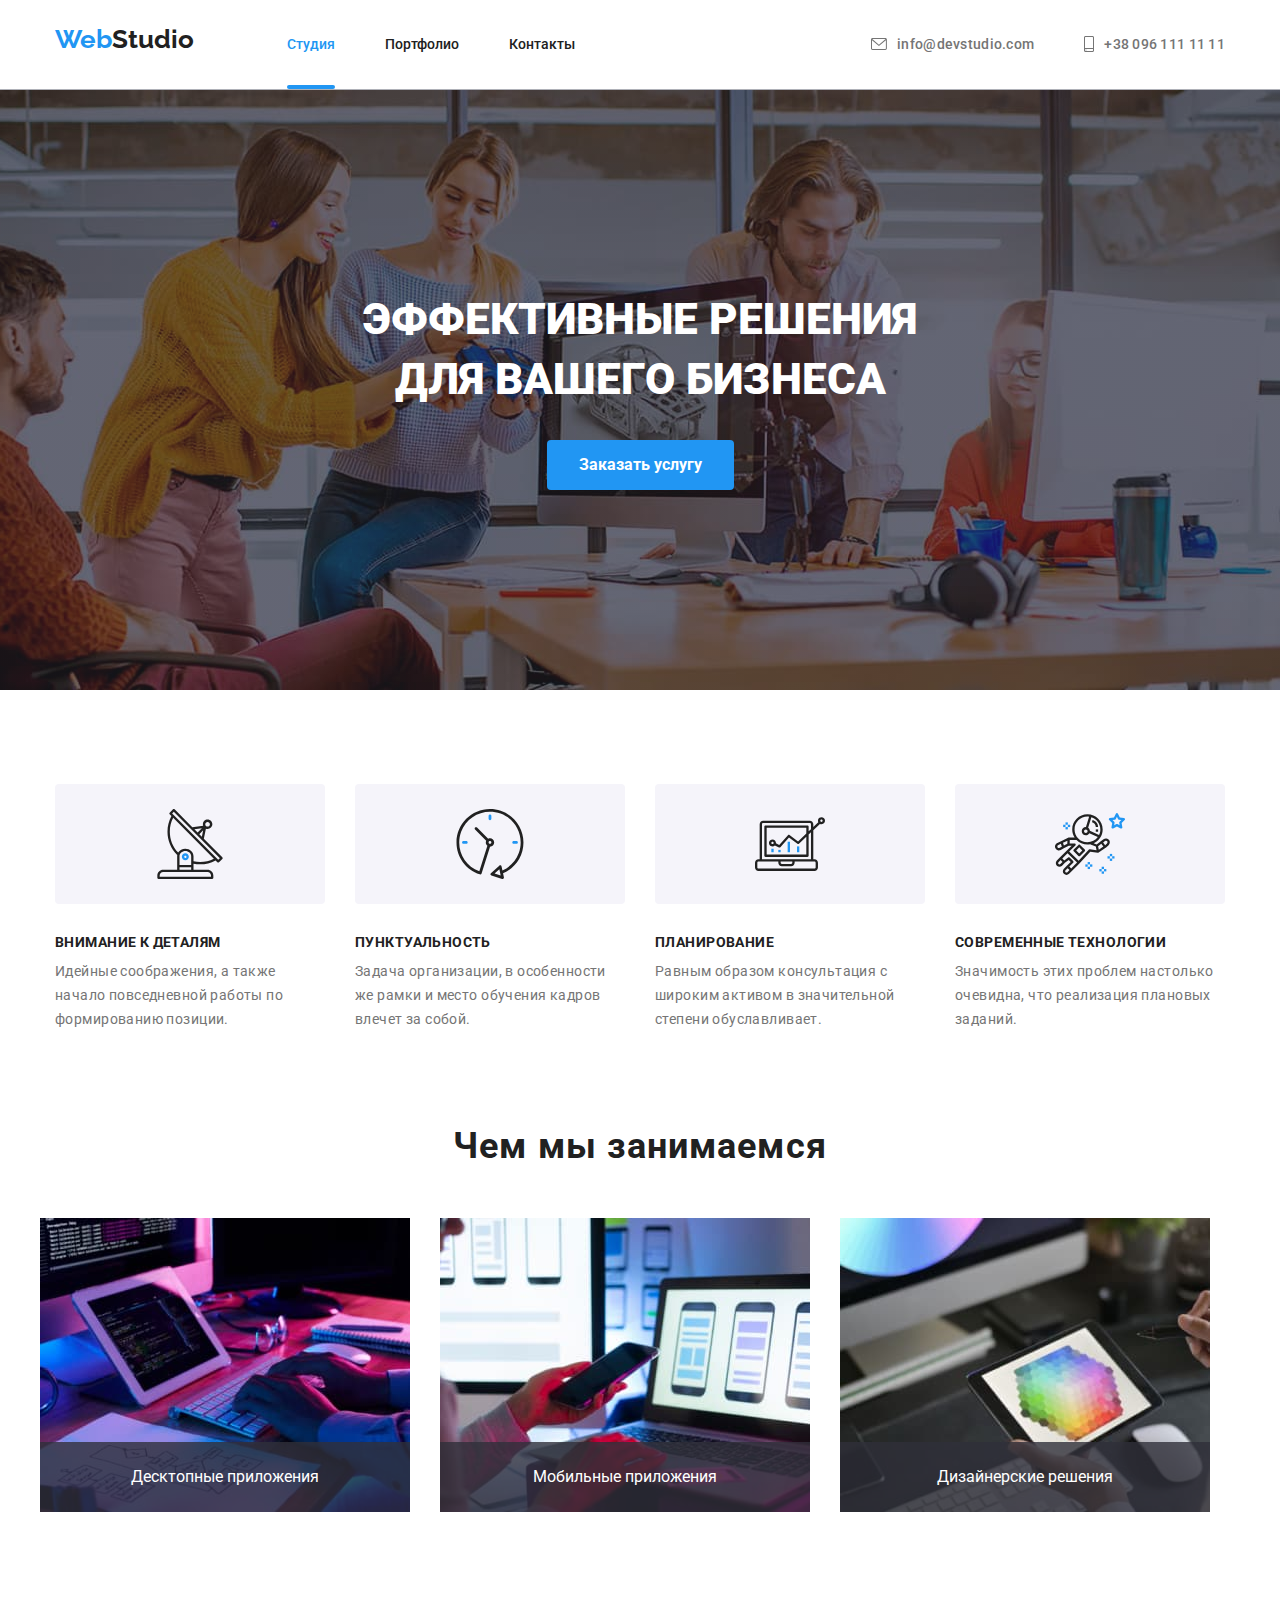
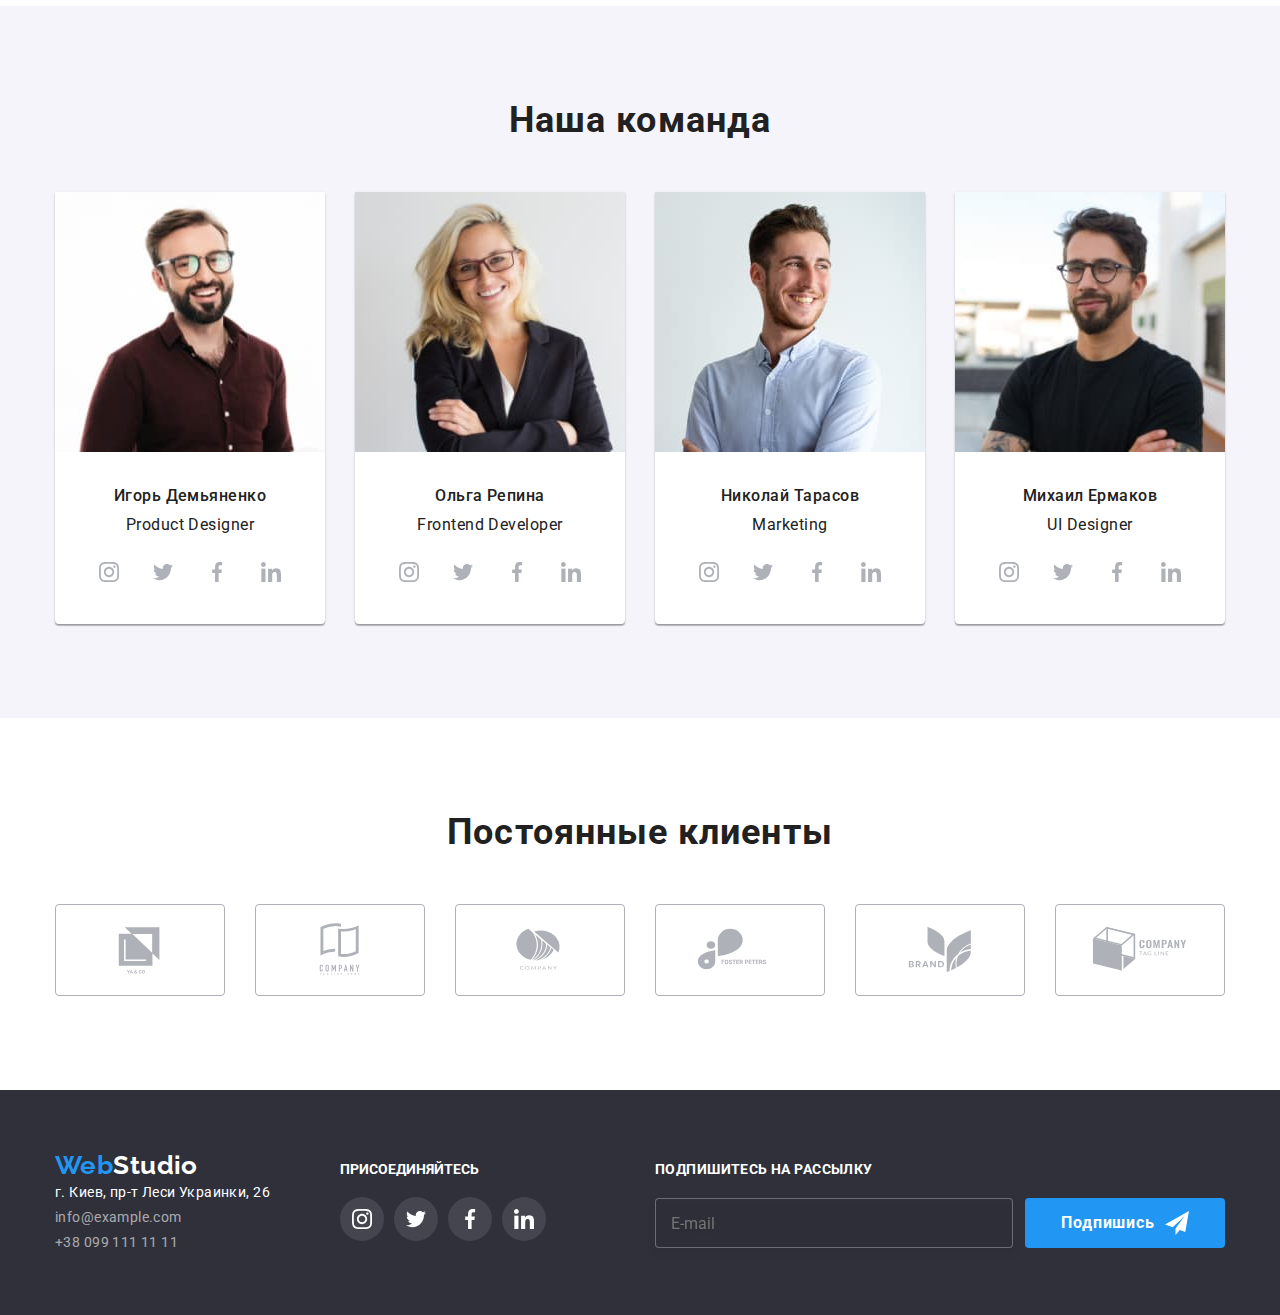
==== index.html @ a904ee30 "вывы" ====
<!DOCTYPE html>
<html lang="ru">
  <head>
    <meta charset="UTF-8" />
    <meta http-equiv="X-UA-Compatible" content="IE=edge" />
    <meta name="viewport" content="width=device-width, initial-scale" />
    <link
      rel="stylesheet"
      href="https://cdnjs.cloudflare.com/ajax/libs/modern-normalize/1.0.0/modern-normalize.min.css"
    />
    <link rel="stylesheet" href="./css/styles.css" />
    <link rel="preconnect" href="https://fonts.gstatic.com" />
    <link
      href="https://fonts.googleapis.com/css2?family=Raleway:wght@700&family=Roboto:wght@400;500;700;900&display=swap"
      rel="stylesheet"
    />
    <link rel="stylesheet" href="./css/main.min.css" />
    <title>WevStudio</title>
  </head>
  <body>
    <!-- Header-->
    <header class="header">
      <div class="container head-container">
        <nav class="navigation">
          <a href="./index.html" class="navigation__logo">
            <span class="navigation__web">Web</span>Studio</a
          >
          <ul class="nav-list">
            <li class="nav-list__link">
              <a class="nav-list__studio current" href="./index.html">Студия</a>
            </li>
            <li class="nav-list__link">
              <a class="nav-list__portfolio" href="./portfolio.html"
                >Портфолио</a
              >
            </li>
            <li class="nav-list__link">
              <a class="nav-list__contact" href="#">Контакты</a>
            </li>
          </ul>
        </nav>
        <ul class="contact-list">
          <li class="contact-item">
            <a class="contact-item__mail" href="mailto:info@devstudio.com">
              <svg class="contact-item__icon" width="16px" height="12px">
                <use href="./images/icons/sprite.svg#icon-mail"></use>
              </svg>
              info@devstudio.com</a
            >
          </li>

          <li class="contact-item">
            <a class="contact-item__tel" href="tel:+380961111111">
              <svg class="contact-item__icon" width="10px" height="40px">
                <use href="./images/icons/sprite.svg#icon-smartphone"></use>
              </svg>
              +38 096 111 11 11</a
            >
          </li>
        </ul>
      </div>
    </header>
    <main>
      <!--main section-->
      <section class="section-effect">
        <div class="container">
          <h1 class="section-effect__title">
            ЭФФЕКТИВНЫЕ РЕШЕНИЯ <br />
            ДЛЯ ВАШЕГО БИЗНЕСА
          </h1>
          <button class="section-effect__button" type="submit" data-modal-open>
            Заказать услугу
          </button>
        </div>
      </section>

      <!--what we do description-->
      <section class="section-description">
        <div class="container">
          <h2 class="titleNone">Секция описание</h2>
          <ul class="section-description__list">
            <li class="section-description__item">
              <div class="section-description__icon">
                <svg width="70px" height="70px">
                  <use href="./images/icons/sprite.svg#icon-antenna"></use>
                </svg>
              </div>
              <h3 class="section-description__title">Внимание к деталям</h3>
              <p class="section-description__text">
                Идейные соображения, а также начало повседневной работы по
                формированию позиции.
              </p>
            </li>
            <li class="section-description__item">
              <div class="section-description__icon">
                <svg width="70px" height="70px">
                  <use href="./images/icons/sprite.svg#icon-clock"></use>
                </svg>
              </div>
              <h3 class="section-description__title">Пунктуальность</h3>
              <p class="section-description__text">
                Задача организации, в особенности же рамки и место обучения
                кадров влечет за собой.
              </p>
            </li>
            <li class="section-description__item">
              <div class="section-description__icon">
                <svg width="70px" height="70px">
                  <use href="./images/icons/sprite.svg#icon-diagram"></use>
                </svg>
              </div>
              <h3 class="section-description__title">Планирование</h3>
              <p class="section-description__text">
                Равным образом консультация с широким активом в значительной
                степени обуславливает.
              </p>
            </li>
            <li class="section-description__item">
              <div class="section-description__icon">
                <svg width="70px" height="70px">
                  <use href="./images/icons/sprite.svg#icon-astronaut"></use>
                </svg>
              </div>
              <h3 class="section-description__title">Современные технологии</h3>
              <p class="section-description__text">
                Значимость этих проблем настолько очевидна, что реализация
                плановых заданий.
              </p>
            </li>
          </ul>
        </div>
      </section>

      <!--What we do-->
      <section class="section-work">
        <div class="container">
          <h2 class="section-work__title">Чем мы занимаемся</h2>
          <ul class="section-work__list">
            <div class="section-work__write">
              <li class="section-work__item">
                <img src="./images/computerscode.jpg" alt="Комп" width="370" />
              </li>
              <div class="section-work__text">
                <p>Десктопные приложения</p>
              </div>
            </div>

            <div class="section-work__write">
              <li class="section-work__item">
                <img
                  src="./images/phonescomputer.jpg"
                  alt="Телефон"
                  width="370"
                />
              </li>
              <div class="section-work__text">
                <p>Мобильные приложения</p>
              </div>
            </div>

            <div class="section-work__write">
              <li class="section-work__item">
                <img
                  src="./images/tabletsfigure.jpg"
                  alt="Планшет"
                  width="370"
                />
              </li>
              <div class="section-work__text">
                <p>Дизайнерские решения</p>
              </div>
            </div>
          </ul>
        </div>
      </section>

      <!--Our team-->
      <section class="section-team">
        <div class="container">
          <h2 class="section-team__title">Наша команда</h2>
          <ul class="section-team__list">
            <li class="section-team__item">
              <img src="./images/IgorDem.jpg" alt="IgorDem" width="270" />
              <div class="section-team__team">
                <h3 class="section-team__name">Игорь Демьяненко</h3>
                <p class="section-team__work">Product Designer</p>

                <ul class="icon-list">
                  <li class="icon-list__team">
                    <a class="icon-list__link" href="">
                      <svg class="icon-list__svg">
                        <use
                          href="./images/icons/sprite.svg#icon-instagram"
                        ></use>
                      </svg>
                    </a>
                  </li>
                  <li class="icon-list__team">
                    <a class="icon-list__link" href="">
                      <svg class="icon-list__svg">
                        <use
                          href="./images/icons/sprite.svg#icon-twitter"
                        ></use>
                      </svg>
                    </a>
                  </li>
                  <li class="icon-list__team">
                    <a class="icon-list__link" href="">
                      <svg class="icon-list__svg">
                        <use
                          href="./images/icons/sprite.svg#icon-facebook"
                        ></use>
                      </svg>
                    </a>
                  </li>
                  <li class="icon-list__team">
                    <a class="icon-list__link" href="">
                      <svg class="icon-list__svg">
                        <use
                          href="./images/icons/sprite.svg#icon-linkedin"
                        ></use>
                      </svg>
                    </a>
                  </li>
                </ul>
              </div>
            </li>

            <li class="section-team__item">
              <img src="./images/OlhaRepina.jpg" alt="OlhaRepina" width="270" />
              <div class="section-team__team">
                <h3 class="section-team__name">Ольга Репина</h3>
                <p class="section-team__work">Frontend Developer</p>

                <ul class="icon-list">
                  <li class="icon-list__team">
                    <a class="icon-list__link" href="">
                      <svg class="icon-list__svg">
                        <use
                          href="./images/icons/sprite.svg#icon-instagram"
                        ></use>
                      </svg>
                    </a>
                  </li>
                  <li class="icon-list__team">
                    <a class="icon-list__link" href="">
                      <svg class="icon-list__svg">
                        <use
                          href="./images/icons/sprite.svg#icon-twitter"
                        ></use>
                      </svg>
                    </a>
                  </li>
                  <li class="icon-list__team">
                    <a class="icon-list__link" href="">
                      <svg class="icon-list__svg">
                        <use
                          href="./images/icons/sprite.svg#icon-facebook"
                        ></use>
                      </svg>
                    </a>
                  </li>
                  <li class="icon-list__team">
                    <a class="icon-list__link" href="">
                      <svg class="icon-list__svg">
                        <use
                          href="./images/icons/sprite.svg#icon-linkedin"
                        ></use>
                      </svg>
                    </a>
                  </li>
                </ul>
              </div>
            </li>

            <li class="section-team__item">
              <img
                src="./images/NikolayTarasov.jpg"
                alt="NikolayTarasov"
                width="270"
              />
              <div class="section-team__team">
                <h3 class="section-team__name">Николай Тарасов</h3>
                <p class="section-team__work">Marketing</p>

                <ul class="icon-list">
                  <li class="icon-list__team">
                    <a class="icon-list__link" href="">
                      <svg class="icon-list__svg">
                        <use
                          href="./images/icons/sprite.svg#icon-instagram"
                        ></use>
                      </svg>
                    </a>
                  </li>
                  <li class="icon-list__team">
                    <a class="icon-list__link" href="">
                      <svg class="icon-list__svg">
                        <use
                          href="./images/icons/sprite.svg#icon-twitter"
                        ></use>
                      </svg>
                    </a>
                  </li>
                  <li class="icon-list__team">
                    <a class="icon-list__link" href="">
                      <svg class="icon-list__svg">
                        <use
                          href="./images/icons/sprite.svg#icon-facebook"
                        ></use>
                      </svg>
                    </a>
                  </li>
                  <li class="icon-list__team">
                    <a class="icon-list__link" href="">
                      <svg class="icon-list__svg">
                        <use
                          href="./images/icons/sprite.svg#icon-linkedin"
                        ></use>
                      </svg>
                    </a>
                  </li>
                </ul>
              </div>
            </li>

            <li class="section-team__item">
              <img
                src="./images/MikhailErmakow.jpg"
                alt="MikhailErmakow"
                width="270"
              />
              <div class="section-team__team">
                <h3 class="section-team__name">Михаил Ермаков</h3>
                <p class="section-team__work">UI Designer</p>

                <ul class="icon-list">
                  <li class="icon-list__team">
                    <a class="icon-list__link" href="">
                      <svg class="icon-list__svg">
                        <use
                          href="./images/icons/sprite.svg#icon-instagram"
                        ></use>
                      </svg>
                    </a>
                  </li>
                  <li class="icon-list__team">
                    <a class="icon-list__link" href="">
                      <svg class="icon-list__svg">
                        <use
                          href="./images/icons/sprite.svg#icon-twitter"
                        ></use>
                      </svg>
                    </a>
                  </li>
                  <li class="icon-list__team">
                    <a class="icon-list__link" href="">
                      <svg class="icon-list__svg">
                        <use
                          href="./images/icons/sprite.svg#icon-facebook"
                        ></use>
                      </svg>
                    </a>
                  </li>
                  <li class="icon-list__team">
                    <a class="icon-list__link" href="">
                      <svg class="icon-list__svg">
                        <use
                          href="./images/icons/sprite.svg#icon-linkedin"
                        ></use>
                      </svg>
                    </a>
                  </li>
                </ul>
              </div>
            </li>
          </ul>
        </div>
      </section>

      <!-- Clients -->
      <section class="regular-clients">
        <div class="container">
          <h2 class="regular-clients__title regular-clients--text">
            Постоянные клиенты
          </h2>
          <ul class="regular-clients__list">
            <li class="regular-clients__icon">
              <a class="regular-clients__link" href="#">
                <svg class="regular-clients__svg">
                  <use href="./images/icons/sprite.svg#icon-ya-s-co"></use>
                </svg>
              </a>
            </li>
            <li class="regular-clients__icon">
              <a class="regular-clients__link" href="#">
                <svg class="regular-clients__svg">
                  <use href="./images/icons/sprite.svg#icon-tagline-here"></use>
                </svg>
              </a>
            </li>
            <li class="regular-clients__icon">
              <a class="regular-clients__link" href="#">
                <svg class="regular-clients__svg">
                  <use
                    class="use"
                    href="./images/icons/sprite.svg#icon-company"
                  ></use>
                </svg>
              </a>
            </li>
            <li class="regular-clients__icon">
              <a class="regular-clients__link" href="#">
                <svg class="regular-clients__svg">
                  <use href="./images/icons/sprite.svg#icon-fosterpeters"></use>
                </svg>
              </a>
            </li>
            <li class="regular-clients__icon">
              <a class="regular-clients__link" href="#">
                <svg class="regular-clients__svg">
                  <use href="./images/icons/sprite.svg#icon-brand"></use>
                </svg>
              </a>
            </li>
            <li class="regular-clients__icon">
              <a class="regular-clients__link" href="#">
                <svg class="regular-clients__svg">
                  <use href="./images/icons/sprite.svg#icon-tagline"></use>
                </svg>
              </a>
            </li>
          </ul>
        </div>
      </section>
    </main>

    <!--Footer-->
    <footer class="footer">
      <div class="container footer-container">
        <div class="footer-section">
          <a href="./index.html" class="footer-section__logo">
            <span class="footer-section__web">Web</span
            ><span class="footer-address__white">Studio</span></a
          >
          <address class="footer-address">
            <p class="footer-address__name">г. Киев, пр-т Леси Украинки, 26</p>
            <ul class="footer-address__list">
              <li>
                <a class="footer-address__link" href="mailto:info@example.com"
                  >info@example.com</a
                >
              </li>
              <li>
                <a class="footer-address__link" href="tel:+380991111111"
                  >+38 099 111 11 11</a
                >
              </li>
            </ul>
          </address>
        </div>

        <div class="footer-icon">
          <p class="footer-icon__title">присоединяйтесь</p>
          <ul class="footer-icon__list">
            <li class="footer-icon__item">
              <a class="footer-icon__link" href="">
                <svg class="footer-icon__svg">
                  <use href="./images/icons/sprite.svg#icon-instagram"></use>
                </svg>
              </a>
            </li>
            <li class="footer-icon__item">
              <a class="footer-icon__link" href="">
                <svg class="footer-icon__svg">
                  <use href="./images/icons/sprite.svg#icon-twitter"></use>
                </svg>
              </a>
            </li>
            <li class="footer-icon__item">
              <a class="footer-icon__link" href="">
                <svg class="footer-icon__svg">
                  <use href="./images/icons/sprite.svg#icon-facebook"></use>
                </svg>
              </a>
            </li>
            <li class="footer-icon__item">
              <a class="footer-icon__link" href="">
                <svg class="footer-icon__svg">
                  <use href="./images/icons/sprite.svg#icon-linkedin"></use>
                </svg>
              </a>
            </li>
          </ul>
        </div>
        <form action="#" class="footer-form">
          <p class="footer-form__title">Подпишитесь на рассылку</p>
          <div class="footer-form__list">
            <input
              class="footer-form__mail"
              type="email"
              name="email"
              placeholder="E-mail"
              required
            />
            <button type="submit" class="footer-form__button">
              Подпишись
              <svg
                class="footer-form__svg"
                width="24"
                height="24"
                viewBox="0 0 24 24"
                fill="none"
                xmlns="http://www.w3.org/2000/svg"
              >
                <path
                  d="M24 0L0 13.5L7.66994 16.3407L19.5 5.25002L10.5017 17.3896L10.509 17.3923L10.5 17.3896V24.0001L14.8013 18.982L20.2501 21.0001L24 0Z"
                  fill="white"
                />
              </svg>
            </button>
          </div>
        </form>
      </div>
    </footer>
    <div class="back-drop is-hidden" data-modal>
      <div class="modal-section">
        <button class="modal-section__close" data-modal-close>
          <svg
            width="11"
            height="11"
            viewBox="0 0 11 11"
            xmlns="http://www.w3.org/2000/svg"
          >
            <path
              d="M11 1.10786L9.89214 0L5.5 4.39214L1.10786 0L0 1.10786L4.39214 5.5L0 9.89214L1.10786 11L5.5 6.60786L9.89214 11L11 9.89214L6.60786 5.5L11 1.10786Z"
            />
          </svg>
        </button>
        <form action="№" class="modal-form">
          <p class="modal-form__title formTitle">
            Оставьте свои данные, мы вам перезвоним
          </p>

          <label class="modal-form__name" for="name"
            >Имя
            <div class="modal-form__item">
              <input
                class="modal-form__input"
                type="text"
                name="user-name"
                id="name"
                required
              />
              <svg class="modal-form__svg" width="18" height="18">
                <use href="./images/icons/sprite.svg#icon-human"></use>
              </svg>
            </div>
          </label>

          <label class="modal-form__name" for="tel"
            >Телефон
            <div class="modal-form__item">
              <input
                class="modal-form__input"
                type="tel"
                name="user-tel"
                id="tel"
                required
              />
              <svg class="modal-form__svg" width="18" height="18">
                <use href="./images/icons/sprite.svg#icon-telephone"></use>
              </svg>
            </div>
          </label>

          <label class="modal-form__name" for="email"
            >Почта
            <div class="modal-form__item">
              <input
                class="modal-form__input"
                type="email"
                name="user-email"
                id="email"
                required
              />
              <svg class="modal-form__svg" width="18" height="18">
                <use href="./images/icons/sprite.svg#icon-little-mail"></use>
              </svg>
            </div>
          </label>

          <label class="modal-form__name formTextLabel"
            >Коментарий
            <div class="modal-form__item">
              <textarea
                class="modal-form__textarea"
                name="user-text"
                placeholder="Введите текст"
              ></textarea>
            </div>
          </label>

          <label class="modal-check" for="checkbox">
            <input
              class="modal-check__box"
              type="checkbox"
              name="user-policy"
              value="checkbox"
              id="checkbox"
              required
            />

            <span class="modal-check__svg"></span>
            &nbsp;Соглашаюсь с рассылкой и принимаю &nbsp;
            <a class="modal-check__contract" href="#">Условия договора</a>
          </label>

          <button class="modal-form__button" type="submit">Отправить</button>
        </form>
      </div>
    </div>
    <script src="./js/modal.js"></script>
  </body>
</html>
---- css/styles.css ----
/* :root {
  --main-tittle-text-color: #ffffff;
  --text-all: #757575;
  --tittle-text--color: #212121;
  --buttons-active-color: #2196f3;
  --button-bakground: #f5f4fa;
  --footer-main-sections-bacground: #2f303a;
  --border-conteiners: #EEEEEE; 
  --icons-color: #AFB1B8;
  --background-footer-icons: rgba(255, 255, 255, 0.1);
  --timing:(0.4, 0, 0.2, 1);
}


.nav-list{
  display: flex;
  margin-left: 93px;
}
.nav-list .nav-list__item:not(:last-child){
  margin-right: 50px;
}
.header-nav-s-list{
  display: flex;
  align-items: center;
}
.nav-list .nav-item{
  display: block;
  padding-top: 32px;
  padding-bottom: 32px;
}
.header-links{
  display: inline-block;
  display: flex;
  margin-left: auto;
}
.header-links .nav-item + .nav-item{
  margin-left: 50px;
}
.head-main{
  border-bottom: 1px solid var(--border-conteiners);
}
.nav-item a{
  fill: var(--icons-color);
  display: flex;
  align-items: center;
}

.icons-head{
  width: 1rem;
  height: 1rem;
  margin-right: 10px;
  fill: currentColor;
}
.mail:active,
.mail:hover{
  fill: var(--buttons-active-color);
}
.underline{
  transition: color 250ms var(--buttons-active-color);
}

.active{
  position: relative;
}
.active::after{
  display: block;
  content: "";
  position: absolute;
  width: 100%;
  height: 4px;
  background: #2196F3;
  border-radius: 2px;
  bottom: -32px; 
}







.main-section-head {
  background: var(--footer-main-sections-bacground);
  padding-top: 200px;
  padding-bottom: 200px;
  text-align: center;
}
.main-section-tittle-text {
  color: var(--main-tittle-text-color);
  font-size: 44px;
  line-height: 1.3;
  text-align: center;
  letter-spacing: 0.06em;
  text-transform: uppercase;
  margin-bottom: 30px;
}
.overlay{
  max-width: 1600px;
  height: 600px;
  margin-left: auto;
  margin-right: auto;
  outline: 1px solid black;
  background-image: linear-gradient(
    rgba(47, 48, 58, 0.4),
    rgba(47, 48, 58, 0.4)
    ),
  url("../images/main-pic.jpg");
  background-repeat: no-repeat;
  background-position: center;
  background-size: cover;
}




.studio-button {
  display: block;
  margin: auto;
  background: var(--buttons-active-color);
  color: var(--main-tittle-text-color);
  width: 200px;
  height: 50px; 
  border-radius: 4px;
  font-size: 16px;
  font-weight: 700;
  cursor: pointer;
  border: none;
  transition: background-color 250ms cubic-bezier(0.4, 0, 0.2, 1) ;
}

.studio-button:hover{
  background: #188CE8;
}


.what-we-do-text-section{
  display: flex;
  justify-content: center;
}
.what-we-do-text-section .first-section-content:not(:last-child){
  margin-right: 30px;
}
.first-section-content h3{
  margin-bottom: 10px;
}
.first-section-title {
  color: var(--tittle-text--color);
  font-size: 36px;
  line-height: 1.1;
  text-align: center;
  letter-spacing: 0.03em;
  margin-bottom: 50px;
}
.icon-first{
  width: 70px;
  height: 70px;
}
.first-section-description{
  display: flex;
  width: 270px;
  height: 120px;
  justify-content: center;
  align-items: center;
  background-color: var(--button-bakground);
  border-radius: 4px;
  margin-bottom: 30px;
}





.thrd-section{
  padding-top: 0;
}
.what-we-do-section-images{
  display: flex;
  justify-content: space-between;
}

.first-text-section-studio-title {
  color: var(--tittle-text--color);
  font-weight: bold;
  font-size: 14px;
  line-height: 1.1;
  letter-spacing: 0.03em;
  text-transform: uppercase;
}
.first-text-section-studio-text {
  color: var(--text-all);
  font-size: 14px;
  line-height: 1.7;
  letter-spacing: 0.03em;
}
.what-we-do-block{
  position: relative;
  display: flex;
}
.what-we-do-text{
  font-family: Roboto;
  font-style: normal;
  font-weight: bold;
  font-size: 14px;
  line-height: 16px;
  text-align: center;
  letter-spacing: 0.03em;
  text-transform: uppercase;
  position: absolute;
  display: flex;
  background: rgba(47, 48, 58, 0.8);
  color: var(--main-tittle-text-color);
  width: 370px;
  height: 70px;
  bottom: 0;
  justify-content: center;
  align-items: center;
}






.tittle-second-section{
  justify-content: center;
  padding-bottom: 50px;
}
.our-team-section-members{
  display: flex;
  justify-content: space-between;
}

.our-team-section-members h3{
  text-align: center;
  padding-top: 30px;
  margin-bottom: 10px;
}
.our-team-section-members p{
  text-align: center;
  margin-bottom: 16px;
}
.members {
 box-shadow: 0px 1px 3px rgba(0, 0, 0, 0.12), 0px 1px 1px rgba(0, 0, 0, 0.14), 0px 2px 1px rgba(0, 0, 0, 0.2);
 border-radius: 0px 0px 4px 4px;
 padding-bottom: 30px;
 background: var(--main-tittle-text-color);
}





.icons-list{
  display: flex;
  align-items: center;
  justify-content: center;
}
.icons-list li:not(:first-child){
  margin-left: 10px;
}

.icons-list-social-link{
  display: flex;
  width: 44px;
  height: 44px;
  justify-content: center;
  align-items: center;
  border-radius: 50%;
  color: var(--icons-color)
}
.icon-social{
  width: 20px;
  height: 20px;
}

.icons-list-social-link:hover,
.icons-list-social-link:active {
 fill: var(--main-tittle-text-color);
 background: var(--buttons-active-color);
 border-radius: 50%;
}
.icons-list-social-link{
  fill: var(--icons-color);
}





.tittle-second-section {
  color: var(--tittle-text--color);
  font-size: 36px;
  line-height: 1.1;
  letter-spacing: 0.03em;
  text-align: center;
}

.second-section-title {
  color: var(--tittle-text--color);
  font-size: 16px;
  line-height: 1.1;
  letter-spacing: 0.03em;
}
.second-section-text {
  color: var(--text-all);
  font-size: 16px;
  line-height: 1.1;
  letter-spacing: 0.03em;
}






.portfolio-section-imgs{
  display: flex;
  flex-wrap: wrap;
  margin-right: -30px;
  margin-bottom: -30px;
}
.portfolio-conteiner-imgs{
  width: calc( ( 100% - 90px ) / 3 );
  margin-right: 30px;
  margin-bottom: 30px;
  border: 1px solid var(--border-conteiners);
}
.portfolio-conteiner-imgs:nth-child(3n){
  margin-right: 0;
}
.portfolio-conteiner-imgs:nth-last-child(-n+3){
  margin-bottom: 0;
}
.our-section{
  background: var(--button-bakground) ;
}





.portfolio-images-tittle {
  color: var(--tittle-text--color);
  font-size: 18px;
  line-height: 2;
  letter-spacing: 0.06em;
}
.portfolio-imgs-borders{
  padding: 20px 24px;
}
.portfolio-images-text {
  color: var(--text-all);
  font-size: 16px;
  line-height: 1.9;
  letter-spacing: 0.03em;
}





.portfolio-buttons{
  display: flex;
  justify-content:center;
  border: none;
  margin-bottom: 34px;
  border-radius: 4px;
}

.buttons-item:not(:first-child){
  padding-left: 8px;
}





.thumb{
  overflow: hidden;
  position: relative;
}
.portfolio-overlay{
  position: absolute;
  top: 0;
  left: 0;
  width: 100%;
  height: 100%;
  background-color: rgba(33, 150, 243, 0.9);
  opacity: 0;
  transform: translateY(100%);
  transition: transform 250ms cubic-bezier(0.4, 0, 0.2, 1);
  overflow: auto;
}

.portfolio-overlay-text{
  position: absolute;
  transform: translate(-50%, -50%);
  top: 50%;
  left: 50%;
  display: flex;
  width: 100%;
  height: 100%;
  align-items: center;
  padding-left: 24px;
  padding-right: 24px;
  color: var(--main-tittle-text-color);
  font-size: 18px;
  line-height: 1.56;
}

.portfolio-items:hover, 
.portfolio-items:focus {
  display: block;
  background: var(--main-tittle-text-color);
  box-sizing: border-box;
  box-shadow: 0px 1px 1px rgb(0 0 0 / 12%), 0px 4px 4px rgb(0 0 0 / 6%), 1px 4px 6px rgb(0 0 0 / 16%);
}
.portfolio-conteiner-imgs:hover .portfolio-overlay {
  opacity: 1;
  transform: translate(0);
}




.buttons {
  font-weight: 500;
  font-family: "Roboto";
  font-size: 16px;
  line-height: 1.6;
  border-radius: 4px;
  background: var(--button-bakground);
  color: var(--tittle-text--color);
  border: none;
  display: inline-block;
  padding: 6px 22px;
  transition: bacground-color 250ms cubic-bezier(0.4, 0, 0.2, 1), color 250ms cubic-bezier(0.4, 0, 0.2, 1), box-shadow 250ms cubic-bezier(0.4, 0, 0.2, 1);
  
}
.buttons:hover {
  background: var(--buttons-active-color);
  color: var(--main-tittle-text-color);
  box-shadow: 0px 4px 4px rgba(0, 0, 0, 0.15);
}
.buttons:focus {
  background: var(--buttons-active-color);
  color: var(--main-tittle-text-color);
}
.buttons:active {
  background: var(--buttons-active-color);
  color: var(--main-tittle-text-color);
}
.buttons {
  cursor: pointer;
}



.clients-title{
  color: var(--tittle-text--color);
  font-family: Roboto;
  font-style: normal;
  font-weight: bold;
  font-size: 36px;
  line-height: 42px;
  text-align: center;
  padding-top: 8px;
  padding-bottom: 50px;
}
.clients-list{
  display: flex;
}
.clients-list-item:not(:last-child){
  margin-right: 30px;
}
.clients-list-item svg{
  margin: 16px 32px;
  width: 106px;
  height: 60px;
  fill: var(--icons-color);
  background-color: var(--main-tittle-text-color);
}
.client-list-link{
  border: 1px solid var(--icons-color);
  display: flex;
  width: 170px;
  height: 92px;
  border-radius: 3px;
}
.client-list-link:active,
.client-list-link:hover{
  border-color: var(--buttons-active-color); 
}
.client-list-link:active .icon-client,
.client-list-link:hover .icon-client{
  fill: var(--buttons-active-color);
}



.footer-content{
  padding-top: 60px;
  padding-bottom: 60px;
  display: flex;
  align-items: baseline;
}
.footer-links li:not(:last-child){
  margin-bottom: 9px;
}

.footer-section {
  background: var(--footer-main-sections-bacground);
}

.adress-in-foot {
  font-style: normal;
}
.adress-in-foot {
  color: var(--main-tittle-text-color);
}

.footer-social{
  margin-left: 70px;
}
.footer-social p{
  font-weight: bold;
  font-size: 14px;
  line-height: inherit;
  letter-spacing: inherit;
  text-transform: uppercase;
  color: var(--main-tittle-text-color);
  margin-bottom: 20px;
}
.icons-footer{
  width: 206px;
  display: flex;
  align-items: center;
}
.icons-list-footer:not(:last-child) {
  margin-right: 10px;
}
.icons-footer-link{
    display: flex;
    background-color: var(--background-footer-icons);
    width: 44px;
    height: 44px;
    border-radius: 50%;
    justify-content: center;
    align-items: center;
}
.icon-footer{
    width: 20px;
    height: 20px;
    fill: var(--main-tittle-text-color);
}
.icons-footer-link:hover, 
.icons-footer-link:focus {
  fill: var(--main-tittle-text-color);
  background: var(--buttons-active-color);
  border-radius: 50%;
}

.footer-connection{
  margin-left: 93px;
  margin-top: 12px;
  font-weight: 700;
  font-size: 14px;
  line-height: 1.14;
  letter-spacing: 0.03em;
  text-transform: uppercase;
  color: var(--main-tittle-text-color);
}
.footer-connection-flex{
  display: flex;
  width: 570px;
  height: 86px;
}
.footer-button{
  background: var(--buttons-active-color);
  position: relative;
  margin-top: 20px;
  width: 200px;
  height: 50px;
  padding-right: 62px;
  padding-left: 29px;
  border: 0px solid transparent;
  box-shadow: 0px 4px 4px rgb(0 0 0 / 15%);
  border-radius: 4px;
  color: var(--main-tittle-text-color);
  font-weight: 700;
  font-size: 16px;
  line-height: 1.87;
  letter-spacing: 0.06em;
  cursor: pointer;
  transition: background-color 250ms cubic-bezier(0.4, 0, 0.2, 1);
}

.footer-button:hover{
  background: #188CE8;
}

.footer-button::after{
  background-image: url(../images/icons/telega.svg);
  width: 24px;
  height: 24px;
  position: absolute;
  content: '';
  top: 13px;
  right: 28px;
  fill: var(--main-tittle-text-color);
}
.footer-connection-mail::placeholder{
  padding-left: 16px;
}
.footer-connection-mail{
  width: 358px;
  height: 50px;
  background-color: var(--footer-main-sections-bacground);
  margin-top: 20px;
  margin-right: 12px;
  color: rgba(255, 255, 255, 0.3);
  border: 1px solid rgba(255, 255, 255, 0.3);
  box-sizing: border-box;
  border-radius: 4px;
  outline: none;
}




.link {
  color: var(--tittle-text--color);
  font-weight: 500;
}

.link:hover {
    color: var(--buttons-active-color);
  }
.link:active{
    color: var(--buttons-active-color);
  }
.link:focus {
  color: var(--buttons-active-color);
}

.link-adress {
  color: var(--text-all);
  font-weight: 500;
}
.link-adress:hover{
    color: var(--buttons-active-color);
  } 
.link-adress:active{
    color: var(--buttons-active-color);
  } 
.link-adress:focus {
  color: var(--buttons-active-color);
}
.link.active{
    color: var(--buttons-active-color);
}





.logo {
  font-family: "Raleway";
  color: var(--tittle-text--color);
  font-size: 26px;
  line-height: 31px;
  letter-spacing: 0.03em;
}
.link-logo {
  color: var(--buttons-active-color);
}
.foot {
  color: var(--main-tittle-text-color);
  margin-bottom: 20px;
  display: inline-block;
}




.backdrop.is-hidden{
  opacity: 0;
  pointer-events: none;
  visibility: hidden;
}
.backdrop{
  position: fixed;
  top: 0;
  left: 0;
  height: 100%;
  width: 100%;
  opacity: 1;
  background-color: rgba(0, 0, 0, 0.2);
  transition: opacity 250ms cubic-bezier(0.4,0,0.2,1), visibility 250ms cubic-bezier(0.4,0,0.2,1);
}

.modal {
  position: absolute;
  width: 528px;
  height: 581px;
  transform: translate(-50%, -50%);
  top: 50%;
  left: 50%;
  padding: 40px;
  background: var(--main-tittle-text-color);
  box-shadow: 0px 1px 3px rgba(0, 0, 0, 0.12), 0px 1px 1px rgba(0, 0, 0, 0.14), 0px 2px 1px rgba(0, 0, 0, 0.2);
  border-radius: 4px;
  transform: scale(1) translate(-50%, -50%);
  transition: transform 250ms cubic-bezier(0.4,0,0.2,1), visibility 250ms cubic-bezier(0.4,0,0.2,1);
}
.modal-button{
  position: absolute;
  display: flex;
  justify-content: center;
  width: 30px;
  height: 30px;
  align-items: center;
  border-radius: 50%;
  margin-left: auto;
  border: 1px solid rgba(0, 0, 0, 0.1);
  cursor: pointer;
  right: 8px;
  top: 8px;
  background-color: var(--main-tittle-text-color);
}
.modal-button:hover{
  fill: rgba(33, 150, 243, 1);
}
.backdrop.is-hidden .modal{
  transform: translate(-50%, -50%) scale(0.8);
}



.form{
 width: 100%;
}
.modal-form{
  display: flex;
  flex-direction: column;
  margin-bottom: 10px;
}
.modal-form label{
  margin-bottom: 4px;
}
.feedback-label{
  margin-bottom: 20px;
}
.modal-form textarea{
  border: 1px solid rgba(33, 33, 33, 0.2);
  border-radius: 4px;
  resize: none;
  width: 100%;
  height: 120px;
  padding: 12px 16px;
}


.modal-button-second{
  text-align: center;
}
.modal-form textarea::placeholder{
  color: rgba(117, 117, 117, 0.5);
  font-family: Roboto;
  font-weight: normal;
  font-size: 12px;
  line-height: 14px;
  letter-spacing: 0.01em;
}
.modal-wrapper-text{
  font-family: Roboto;
  font-weight: bold;
  font-size: 20px;
  line-height: 23px;
  text-align: center;
  letter-spacing: 0.03em;
  color: var(--tittle-text--color);
  margin-bottom: 12px;
}
.form-label{
  display: block;
  font-family: Roboto;
  font-weight: normal;
  font-size: 12px;
  line-height: 14px;
  letter-spacing: 0.01em;
  color: var(--text-all);
}
.form-input{
  width: 100%;
  height: 40px;
  border-radius: 4px;
  border: 1px solid rgba(33, 33, 33, 0.2);
  cursor: pointer;
  padding-left: 42px;  
  transition: border 250ms cubic-bezier(0.4, 0, 0.2, 1);

}
.form-label-svg{
  position: relative;
  display: block;
}

.form-input:focus{
  outline: 1px solid var(--buttons-active-color) ;
}
.modal-form-feedback:focus{
  outline: 2px solid var(--buttons-active-color);
}
.modal-svg{
  position: absolute;
  display: flex;
  justify-content: center;
  align-items: center;
  top: 50%;
  left: 12px;
  transform: translateY(-50%);
  transition: fill 250ms cubic-bezier(0.4, 0, 0.2, 1);
}
.form-input:focus + .modal-svg{
  fill: var(--buttons-active-color);
}
.modal-button-send{
  width: 200px;
  height: 50px;
  background: var(--buttons-active-color);
}
.modal-button-text{
  font-family: Roboto;
  font-weight: bold;
  font-size: 16px;
  line-height: 30px;
  align-items: center;
  text-align: center;
  letter-spacing: 0.06em;
  color: var(--main-tittle-text-color);
}
.modal-link{
  text-decoration: underline;
  color: var(--buttons-active-color);
  transition: color 250ms cubic-bezier(0.4, 0, 0.2, 1);
}

.checkbox-label{
  display: flex;
  justify-content: center;
  align-items: center;
  cursor: pointer;
  margin-bottom: 30px;
}
.checkbox-text{
  display: inline-block;
  padding-left: 7px;
  font-size: 14px;
  line-height: 1.71;
  letter-spacing: 0.03em;
}
.visibility-one{
  position: absolute;
  width: 1px;
  height: 1px;
  margin: -1px;
  padding: 0;
  overflow: hidden;
  border: 0;
  clip: rect(0 0 0 0);
}
.checkbox:checked + .checkbox-icon{
  border-color: transparent;
  background-color: var(--buttons-active-color);
  background-image: url(/images/icons/nike.svg);
  background-size: contain;
  background-origin: border-box;
}
.checkbox-icon{
  display: inline-block;
  width: 16px;
  height: 15px;
  background-color: var(--main-tittle-text-color);
  border-radius: 4px;
  border: 2px solid rgba(0, 0, 0, 1);
  transition-property: background-color, border;
  transition-duration: 250ms;
  transition-timing-function: cubic-bezier(0.4, 0, 0.2, 1);
  background-repeat: no-repeat;
  
} 
*/
---- css/main.min.css ----
:root{--color-grey: rgba(117, 117, 117, 1);--black-color: rgba(33, 33, 33, 1);--blue-color: rgba(33, 150, 243, 1);--color-white: rgb(255, 255, 255, 1);--background-section: rgb(47, 48, 58);--background-ourTeam: rgb(245, 244, 250, 1);--background-color-button: rgb(33, 150, 243);--footer-contact-color: rgba(255, 255, 255, 0.6);--background-color-filter: rgba(245, 244, 250, 1);--background-color-header: rgba(255, 255, 255, 1);--card-set-gap: 30px;--background-Hero: rgba(47, 48, 58, 0.4);--background-footer-icons: rgba(255, 255, 255, 0.1);--color-icons: rgb(175, 177, 184, 1);--cubic-bezier: cubic-bezier(0.4, 0, 0.2, 1)}*{text-decoration:none;list-style-type:none;-webkit-box-sizing:border-box;box-sizing:border-box;margin:0;padding:0}body{font-family:"Roboto", sans-serif;color:var(--black-color)}.titleNone{display:none}.container{width:1200px;margin-left:auto;margin-right:auto;padding:0 15px}.header{padding-top:24px;padding-bottom:25px;-webkit-box-align:center;-ms-flex-align:center;align-items:center;background:var(--background-color-header)}.head-container{display:-webkit-box;display:-ms-flexbox;display:flex}.header{border-bottom:1px solid var(--color-icons)}.section-effect{text-align:center;background:var(--background-section);padding-top:200px;padding-bottom:200px;max-width:1600px;height:600px;margin-right:auto;margin-left:auto;background-size:cover;background-position:center;background-repeat:no-repeat;background-image:-webkit-gradient(linear, left top, right top, from(var(--background-Hero)), to(var(--background-Hero))),url(../images/main-pic.jpg);background-image:linear-gradient(to right, var(--background-Hero), var(--background-Hero)),url(../images/main-pic.jpg)}.section-effect__title{color:var(--color-white);font-style:normal;font-weight:900;font-size:44px;line-height:1.363;margin-bottom:30px}.section-effect__button{display:inline-block;font-family:inherit;background-color:var(--background-color-button);color:var(--color-white);border:none;font-weight:bold;font-size:16px;line-height:1.875;-webkit-box-align:center;-ms-flex-align:center;align-items:center;cursor:pointer;padding:10px 32px;border-radius:4px}.section-effect__button:hover,.section-effect__button:focus{color:var(--color-white)}.section-description{padding-top:94px}.section-description__list{display:-webkit-box;display:-ms-flexbox;display:flex}.section-description__icon{display:-webkit-box;display:-ms-flexbox;display:flex;width:270px;height:120px;-webkit-box-pack:center;-ms-flex-pack:center;justify-content:center;-webkit-box-align:center;-ms-flex-align:center;align-items:center;background-color:var(--background-color-filter);border-radius:4px;margin-bottom:30px}.section-description__item{margin-right:30px}.section-description__title{font-weight:bold;font-size:14px;line-height:1.142;letter-spacing:0.03em;text-transform:uppercase;margin-bottom:10px}.section-description__text{-webkit-box-align:center;-ms-flex-align:center;align-items:center;font-weight:normal;font-size:14px;line-height:1.714;letter-spacing:0.03em;color:var(--color-grey)}.section-work{padding-top:94px;padding-bottom:94px}.section-work__list{display:-webkit-box;display:-ms-flexbox;display:flex;-webkit-box-pack:center;-ms-flex-pack:center;justify-content:center}.section-work__item:not(:last-child){display:-webkit-box;display:-ms-flexbox;display:flex;margin-right:30px}.section-work__title{font-weight:bold;font-size:36px;line-height:1.166;text-align:center;letter-spacing:0.03em;margin-bottom:50px}.section-work__write{position:relative;display:-webkit-box;display:-ms-flexbox;display:flex}.section-work__text{display:-webkit-box;display:-ms-flexbox;display:flex;-webkit-box-pack:center;-ms-flex-pack:center;justify-content:center;-webkit-box-align:center;-ms-flex-align:center;align-items:center;background:rgba(47,48,58,0.8);height:70px;width:370px;position:absolute;color:var(--color-white);bottom:0;width:370px}.section-team__list{display:-webkit-box;display:-ms-flexbox;display:flex}.section-team__item:not(:last-child){margin-right:30px}.section-team__item{background-color:var(--color-white);-webkit-box-shadow:0px 1px 3px rgba(0,0,0,0.12),0px 1px 1px rgba(0,0,0,0.14),0px 2px 1px rgba(0,0,0,0.2);box-shadow:0px 1px 3px rgba(0,0,0,0.12),0px 1px 1px rgba(0,0,0,0.14),0px 2px 1px rgba(0,0,0,0.2);border-radius:0px 0px 4px 4px}.section-team{padding-top:94px;padding-bottom:94px;background:var(--background-ourTeam)}.section-team__title{font-weight:bold;font-size:36px;line-height:1.166;text-align:center;letter-spacing:0.03em;margin-bottom:50px}.section-team__team{padding:30px 32px}.section-team__name{font-weight:500;font-size:16px;line-height:1.187;text-align:center;letter-spacing:0.03em;margin-bottom:10px}.section-team__work{font-weight:normal;font-size:16px;line-height:1.187;text-align:center;letter-spacing:0.03em;margin-bottom:16px}.regular-clients--text{font-weight:bold;font-size:36px;line-height:1.166;text-align:center;letter-spacing:0.03em;margin-bottom:50px}.regular-clients{padding-top:94px;padding-bottom:94px}.regular-clients__list{display:-webkit-box;display:-ms-flexbox;display:flex;-webkit-box-pack:center;-ms-flex-pack:center;justify-content:center;margin:0 auto;justify-content:center}.regular-clients__icon:not(:last-child){margin-right:30px}.regular-clients__link{border:1px solid #afb1b8;fill:var(--color-icons);display:-webkit-box;display:-ms-flexbox;display:flex;width:170px;height:92px;border-radius:4px;-webkit-box-pack:center;-ms-flex-pack:center;justify-content:center;-webkit-box-align:center;-ms-flex-align:center;align-items:center;-webkit-transition:fill 250ms var(--cubic-bezier),border 250ms var(--cubic-bezier);transition:fill 250ms var(--cubic-bezier),border 250ms var(--cubic-bezier)}.regular-clients__link:focus,.regular-clients__link:hover{fill:var(--blue-color);border-color:var(--blue-color)}.regular-clients__svg{display:-webkit-box;display:-ms-flexbox;display:flex;-webkit-box-align:center;-ms-flex-align:center;align-items:center;-webkit-box-pack:center;-ms-flex-pack:center;justify-content:center;width:106px;height:60px;background-color:var(--color-white)}.regular-clients__svg:focus,.regular-clients__svg:hover{fill:var(--blue-color);border-color:var(--blue-color)}.footer{padding-top:60px;padding-bottom:60px;background-color:var(--background-section)}.footer-address__white{color:var(--color-white)}.footer-section{text-align:left;font-style:normal;font-weight:normal;font-size:14px;line-height:1.714;letter-spacing:0.03em;color:var(--color-white)}.footer-container{display:-webkit-box;display:-ms-flexbox;display:flex;-webkit-box-align:baseline;-ms-flex-align:baseline;align-items:baseline}.section-portfolio{padding-top:94px;padding-bottom:94px}.portfolio-cards{cursor:pointer;display:-webkit-box;display:-ms-flexbox;display:flex;-ms-flex-wrap:wrap;flex-wrap:wrap;margin-left:calc(-1 * var(--card-set-gap));margin-top:calc(-1 * var(--card-set-gap))}.portfolio-cards>.portfolio-cards__list{-ms-flex-preferred-size:calc(100% / 3 - var(--card-set-gap));flex-basis:calc(100% / 3 - var(--card-set-gap));margin-top:var(--card-set-gap);margin-left:var(--card-set-gap);-webkit-transition:-webkit-box-shadow 250ms var(--cubic-bezier);transition:-webkit-box-shadow 250ms var(--cubic-bezier);transition:box-shadow 250ms var(--cubic-bezier);transition:box-shadow 250ms var(--cubic-bezier), -webkit-box-shadow 250ms var(--cubic-bezier)}.portfolio-cards__img{display:block}.portfolio-cards__link:hover,.portfolio-cards__link:focus{display:block;background:var(--color-white);-webkit-box-sizing:border-box;box-sizing:border-box;-webkit-box-shadow:0px 1px 1px rgba(0,0,0,0.12),0px 4px 4px rgba(0,0,0,0.06),1px 4px 6px rgba(0,0,0,0.16);box-shadow:0px 1px 1px rgba(0,0,0,0.12),0px 4px 4px rgba(0,0,0,0.06),1px 4px 6px rgba(0,0,0,0.16)}.portfolio-name__title{font-weight:bold;font-size:18px;line-height:2;letter-spacing:0.06em;margin-bottom:4px}.portfolio-name__text{font-weight:normal;font-size:16px;line-height:1.875;letter-spacing:0.03em;color:var(--color-grey)}.portfolio-name{border-left:1px solid #eee;border-right:1px solid #eee;border-bottom:1px solid #eee;padding:20px 24px}.portfolio-cards__thumb{overflow:hidden;position:relative}.portfolio-overlay{bottom:0;width:370px;height:294px;background:rgba(33,150,243,0.9);position:absolute;-webkit-transition:-webkit-transform 250ms var(--cubic-bezier);transition:-webkit-transform 250ms var(--cubic-bezier);transition:transform 250ms var(--cubic-bezier);transition:transform 250ms var(--cubic-bezier), -webkit-transform 250ms var(--cubic-bezier);-webkit-transform:translateY(100%);transform:translateY(100%)}.portfolio-cards__link{color:var(--black-color)}.portfolio-cards__link:hover .portfolio-overlay,.portfolio-cards__link:focus .portfolio-overlay{-webkit-transform:translate(0);transform:translate(0)}.portfolio-overlay__text{position:absolute;color:var(--color-white);background:rgba(33,150,243,0);top:0;padding:63px 24px;font-size:18px;line-height:28px;letter-spacing:0.03em;-webkit-transition:250ms;transition:250ms}.navigation__logo{display:block;color:var(--black-color);font-family:Raleway;font-weight:bold;font-size:26px;line-height:1.192}.navigation__web{color:var(--blue-color)}.footer-section__logo{display:block;color:var(--black-color);font-family:Raleway;font-weight:bold;font-size:26px;line-height:1.192}.navigation{display:-webkit-box;display:-ms-flexbox;display:flex}.navigation .nav-list__studio.current{color:var(--blue-color)}.nav-list{display:-webkit-box;display:-ms-flexbox;display:flex;-webkit-box-align:center;-ms-flex-align:center;align-items:center;margin-left:93px}.nav-list>.nav-list__link:not(:last-child){margin-right:50px}.nav-list__link{display:block}.nav-list__studio{position:relative;text-decoration:none;color:var(--black-color);font-weight:500;font-size:14px;line-height:1.142;-webkit-transition:color 250ms var(--cubic-bezier);transition:color 250ms var(--cubic-bezier)}.nav-list__studio.current::after{margin-top:32px;display:block;content:"";position:absolute;width:100%;height:4px;background:#2196f3;border-radius:2px}.nav-list__studio:hover,.nav-list__studio:focus{color:var(--blue-color)}.contact-list>.contact-item:not(:last-child){margin-right:50px}.nav-list__portfolio.current::after{margin-top:32px;display:block;content:"";position:absolute;width:100%;height:4px;background:#2196f3;border-radius:2px}.navigation .nav-list__portfolio.current{color:var(--blue-color)}.nav-list__portfolio{color:var(--black-color);font-weight:500;font-size:14px;line-height:1.142;position:relative;-webkit-transition:color 250ms var(--cubic-bezier);transition:color 250ms var(--cubic-bezier)}.nav-list__portfolio:hover,.nav-list__portfolio:focus{color:var(--blue-color)}.contact-list{display:-webkit-box;display:-ms-flexbox;display:flex;-webkit-box-align:center;-ms-flex-align:center;align-items:center;margin-left:auto}.nav-list__contact{color:var(--black-color);font-weight:500;font-size:14px;line-height:1.142}.contact-item__icon{fill:currentColor;margin-right:10px}.contact-item__mail{display:-webkit-box;display:-ms-flexbox;display:flex;-webkit-box-align:center;-ms-flex-align:center;align-items:center;color:var(--color-grey);font-weight:500;font-size:14px;line-height:1.142;letter-spacing:0.02em;-webkit-transition:color 250ms var(--cubic-bezier);transition:color 250ms var(--cubic-bezier)}.contact-item__mail:hover,.contact-item__mail:focus{color:var(--blue-color)}.contact-item__icon{fill:currentColor;margin-right:10px}.contact-item__tel{display:-webkit-box;display:-ms-flexbox;display:flex;-webkit-box-align:center;-ms-flex-align:center;align-items:center;color:var(--color-grey);font-weight:500;font-size:14px;line-height:1.142;letter-spacing:0.02em;-webkit-transition:color 250ms var(--cubic-bezier);transition:color 250ms var(--cubic-bezier)}.contact-item__tel:hover,.contact-item__tel:focus{color:var(--blue-color)}.footer-form{margin-left:auto}.footer-form__title{display:block;margin-bottom:20px;font-weight:bold;font-size:14px;line-height:1.14;letter-spacing:0.03em;text-transform:uppercase;color:var(--color-white)}.footer-form__list{display:-webkit-box;display:-ms-flexbox;display:flex}.footer-form__mail{width:358px;height:50px;padding:15px;margin-right:12px;border:1px solid rgba(255,255,255,0.3);-webkit-filter:drop-shadow(0px 4px 4px rgba(0,0,0,0.15));filter:drop-shadow(0px 4px 4px rgba(0,0,0,0.15));border-radius:4px;background-color:var(--background-Hero);color:var(--color-white)}.footer-form__button{display:-webkit-box;display:-ms-flexbox;display:flex;-webkit-box-pack:center;-ms-flex-pack:center;justify-content:center;-webkit-box-align:center;-ms-flex-align:center;align-items:center;width:200px;height:50px;font-weight:bold;font-size:16px;line-height:1.87;letter-spacing:0.06em;color:var(--color-white);background-color:var(--blue-color);-webkit-box-shadow:0px,4px,4px #000;box-shadow:0px,4px,4px #000;border-radius:4px;border:none;cursor:pointer}.footer-form__svg{margin-left:10px;fill:var(--color-white)}.portfolio-filter{margin-bottom:34px;display:-webkit-box;display:-ms-flexbox;display:flex;-webkit-box-pack:center;-ms-flex-pack:center;justify-content:center}.portfolio-filter__button{background:var(--background-color-filter);color:var(--black-color);font-family:inherit;font-weight:500;font-size:16px;line-height:1.625;text-align:center;letter-spacing:0.03em;border:none;border-radius:4px;cursor:pointer;padding:6px 22px;-webkit-transition:background 250ms var(--cubic-bezier),color 250ms var(--cubic-bezier),-webkit-box-shadow 250ms var(--cubic-bezier);transition:background 250ms var(--cubic-bezier),color 250ms var(--cubic-bezier),-webkit-box-shadow 250ms var(--cubic-bezier);transition:background 250ms var(--cubic-bezier),color 250ms var(--cubic-bezier),box-shadow 250ms var(--cubic-bezier);transition:background 250ms var(--cubic-bezier),color 250ms var(--cubic-bezier),box-shadow 250ms var(--cubic-bezier),-webkit-box-shadow 250ms var(--cubic-bezier)}.portfolio-filter__item:not(:last-child){margin-right:8px}.portfolio-filter__button:hover,.portfolio-filter__button:focus{background:var(--background-color-button);color:var(--color-white);-webkit-box-shadow:0px 1px 1px rgba(0,0,0,0.12),0px 4px 4px rgba(0,0,0,0.06),1px 4px 6px rgba(0,0,0,0.16);box-shadow:0px 1px 1px rgba(0,0,0,0.12),0px 4px 4px rgba(0,0,0,0.06),1px 4px 6px rgba(0,0,0,0.16)}.back-drop{position:fixed;top:0;left:0;width:100%;height:100%;background-color:rgba(0,0,0,0.2);opacity:1;-webkit-transition:opacity 250ms var(--cubic-bezier),visibility 250ms var(--cubic-bezier);transition:opacity 250ms var(--cubic-bezier),visibility 250ms var(--cubic-bezier)}.back-drop.is-hidden{opacity:0;pointer-events:none;visibility:hidden}.back-drop.is-hidden .modal-section{-webkit-transform:translate(-50%, -50%) scale(0.8);transform:translate(-50%, -50%) scale(0.8)}.modal-section{position:absolute;width:528px;top:50%;left:50%;padding:40px;background:var(--color-white);-webkit-transform:scale(1) translate(-50%, -50%);transform:scale(1) translate(-50%, -50%);-webkit-transition:visibility 250ms var(--cubic-bezier),-webkit-transform 250ms var(--cubic-bezier);transition:visibility 250ms var(--cubic-bezier),-webkit-transform 250ms var(--cubic-bezier);transition:transform 250ms var(--cubic-bezier),visibility 250ms var(--cubic-bezier);transition:transform 250ms var(--cubic-bezier),visibility 250ms var(--cubic-bezier),-webkit-transform 250ms var(--cubic-bezier)}.modal-section__close{display:-webkit-box;display:-ms-flexbox;display:flex;position:absolute;-webkit-box-pack:center;-ms-flex-pack:center;justify-content:center;top:8px;right:8px;width:30px;height:30px;-webkit-box-align:center;-ms-flex-align:center;align-items:center;border-radius:50%;margin-left:auto;background:var(--color-white);border:1px solid rgba(0,0,0,0.1);cursor:pointer;-webkit-transition:fill 250ms var(--cubic-bezier);transition:fill 250ms var(--cubic-bezier)}.modal-section__close:hover,.modal-section__close:focus{fill:var(--blue-color)}.modal-form{display:-webkit-box;display:-ms-flexbox;display:flex;-webkit-box-orient:vertical;-webkit-box-direction:normal;-ms-flex-direction:column;flex-direction:column;margin-left:auto;margin-right:auto}.modal-form__title{font-weight:bold;font-size:18px;line-height:1.15;text-align:center;letter-spacing:0.03em;color:#212121;margin-bottom:12px}.modal-form__name{font-size:12px;line-height:14px;letter-spacing:0.01em;color:var(--color-grey);display:inline-block;margin-bottom:10px}.formTextLabel{margin-bottom:25px}.modal-form__item{position:relative;display:block;margin-top:4px}.modal-form__input{height:40px;width:100%;padding-left:42px;border:1px solid rgba(33,33,33,0.2);border-radius:4px;-webkit-transition:border 250ms var(--cubic-bezier);transition:border 250ms var(--cubic-bezier)}.modal-form__input:focus,.modal-form__input:hover{border-color:var(--blue-color)}.modal-form__input:focus+.modal-form__svg,.modal-form__input:hover+.modal-form__svg{fill:var(--blue-color)}.modal-form__svg{fill:var(--black-color);margin-bottom:4px;top:50%;left:12px;-webkit-transform:translateY(-50%);transform:translateY(-50%);position:absolute;-webkit-transition:fill 250ms var(--cubic-bezier);transition:fill 250ms var(--cubic-bezier)}.modal-form__textarea{resize:none;width:100%;height:120px;padding:12px 16px;border:1px solid rgba(33,33,33,0.2);border-radius:4px;-webkit-transition:border 250ms var(--cubic-bezier);transition:border 250ms var(--cubic-bezier)}.modal-form__textarea::-webkit-input-placeholder{font-size:14px;line-height:16px;letter-spacing:0.01em;color:rgba(117,117,117,0.5)}.modal-form__textarea:-ms-input-placeholder{font-size:14px;line-height:16px;letter-spacing:0.01em;color:rgba(117,117,117,0.5)}.modal-form__textarea::-ms-input-placeholder{font-size:14px;line-height:16px;letter-spacing:0.01em;color:rgba(117,117,117,0.5)}.modal-form__textarea::placeholder{font-size:14px;line-height:16px;letter-spacing:0.01em;color:rgba(117,117,117,0.5)}.modal-form__textarea:focus,.modal-form__textarea:hover{border-color:var(--blue-color)}.modal-check__contract{color:var(--blue-color);border-bottom:1px solid var(--blue-color)}.modal-form__button{display:inline-block;font-family:inherit;background-color:var(--background-color-button);color:var(--color-white);border:none;font-weight:bold;font-size:16px;line-height:1.875;-webkit-box-align:center;-ms-flex-align:center;align-items:center;cursor:pointer;padding:10px 55px;border-radius:4px;margin:auto}.modal-check__box{-webkit-appearance:none;-moz-appearance:none;appearance:none;position:absolute}.modal-check{font-size:15px;color:var(--color-grey);margin-bottom:30px;display:-webkit-box;display:-ms-flexbox;display:flex;-webkit-box-pack:center;-ms-flex-pack:center;justify-content:center}.modal-check__svg{width:16px;height:15px;border:1px solid black;border-radius:4px;display:inline-block;cursor:pointer}.modal-check__box:focus ~ .modal-check__svg{border-color:var(--blue-color)}.modal-check__box:checked ~ .modal-check__svg{background-color:var(--blue-color);border-color:var(--blue-color);-webkit-box-align:center;-ms-flex-align:center;align-items:center;-webkit-box-pack:center;-ms-flex-pack:center;justify-content:center;background-image:url("../images/icons/nike.svg");background-size:contain;background-origin:border-box}.icon-list{display:-webkit-box;display:-ms-flexbox;display:flex;-webkit-box-align:center;-ms-flex-align:center;align-items:center}.icon-list__team:not(:last-child){margin-right:10px}.icon-list__link{fill:var(--color-icons);display:-webkit-box;display:-ms-flexbox;display:flex;-webkit-box-pack:center;-ms-flex-pack:center;justify-content:center;-webkit-box-align:center;-ms-flex-align:center;align-items:center;border-radius:50%;width:44px;height:44px;-webkit-transition:fill 250ms var(--cubic-bezier),background 250ms var(--cubic-bezier);transition:fill 250ms var(--cubic-bezier),background 250ms var(--cubic-bezier)}.icon-list__svg{width:20px;height:20px}.icon-list__link:hover,.icon-list__link:focus{fill:var(--color-white);background:var(--blue-color);border-radius:50%}.footer-icon{margin-left:70px}.footer-icon__title{font-weight:bold;font-size:14px;line-height:inherit;letter-spacing:inherit;text-transform:uppercase;color:var(--color-white);margin-bottom:20px}.footer-icon__list{width:206px;display:-webkit-box;display:-ms-flexbox;display:flex;-webkit-box-align:center;-ms-flex-align:center;align-items:center}.footer-icon__svg{width:20px;height:20px;fill:var(--color-white)}.footer-icon__link{display:-webkit-box;display:-ms-flexbox;display:flex;background-color:var(--background-footer-icons);width:44px;height:44px;border-radius:50%;-webkit-box-pack:center;-ms-flex-pack:center;justify-content:center;-webkit-box-align:center;-ms-flex-align:center;align-items:center;-webkit-transition:background-color 250ms var(--cubic-bezier);transition:background-color 250ms var(--cubic-bezier)}.footer-icon__item:not(:last-child){margin-right:10px}.footer-icon__link:hover,.footer-icon__link:focus{fill:var(--color-white);background:var(--blue-color);border-radius:50%}.footer-address{font-style:normal}.footer-section__web{color:var(--blue-color)}.footer-address>.footer-section__logo{margin-bottom:20px}.footer-address__link{text-decoration:none;font-weight:normal;font-size:14px;line-height:24px;letter-spacing:0.03em;color:var(--footer-contact-color);-webkit-transition:color 250ms var(--cubic-bezier);transition:color 250ms var(--cubic-bezier);padding-top:9px}.footer-address__link:hover,.footer-address__link:focus{color:var(--blue-color)}
/*# sourceMappingURL=main.min.css.map */
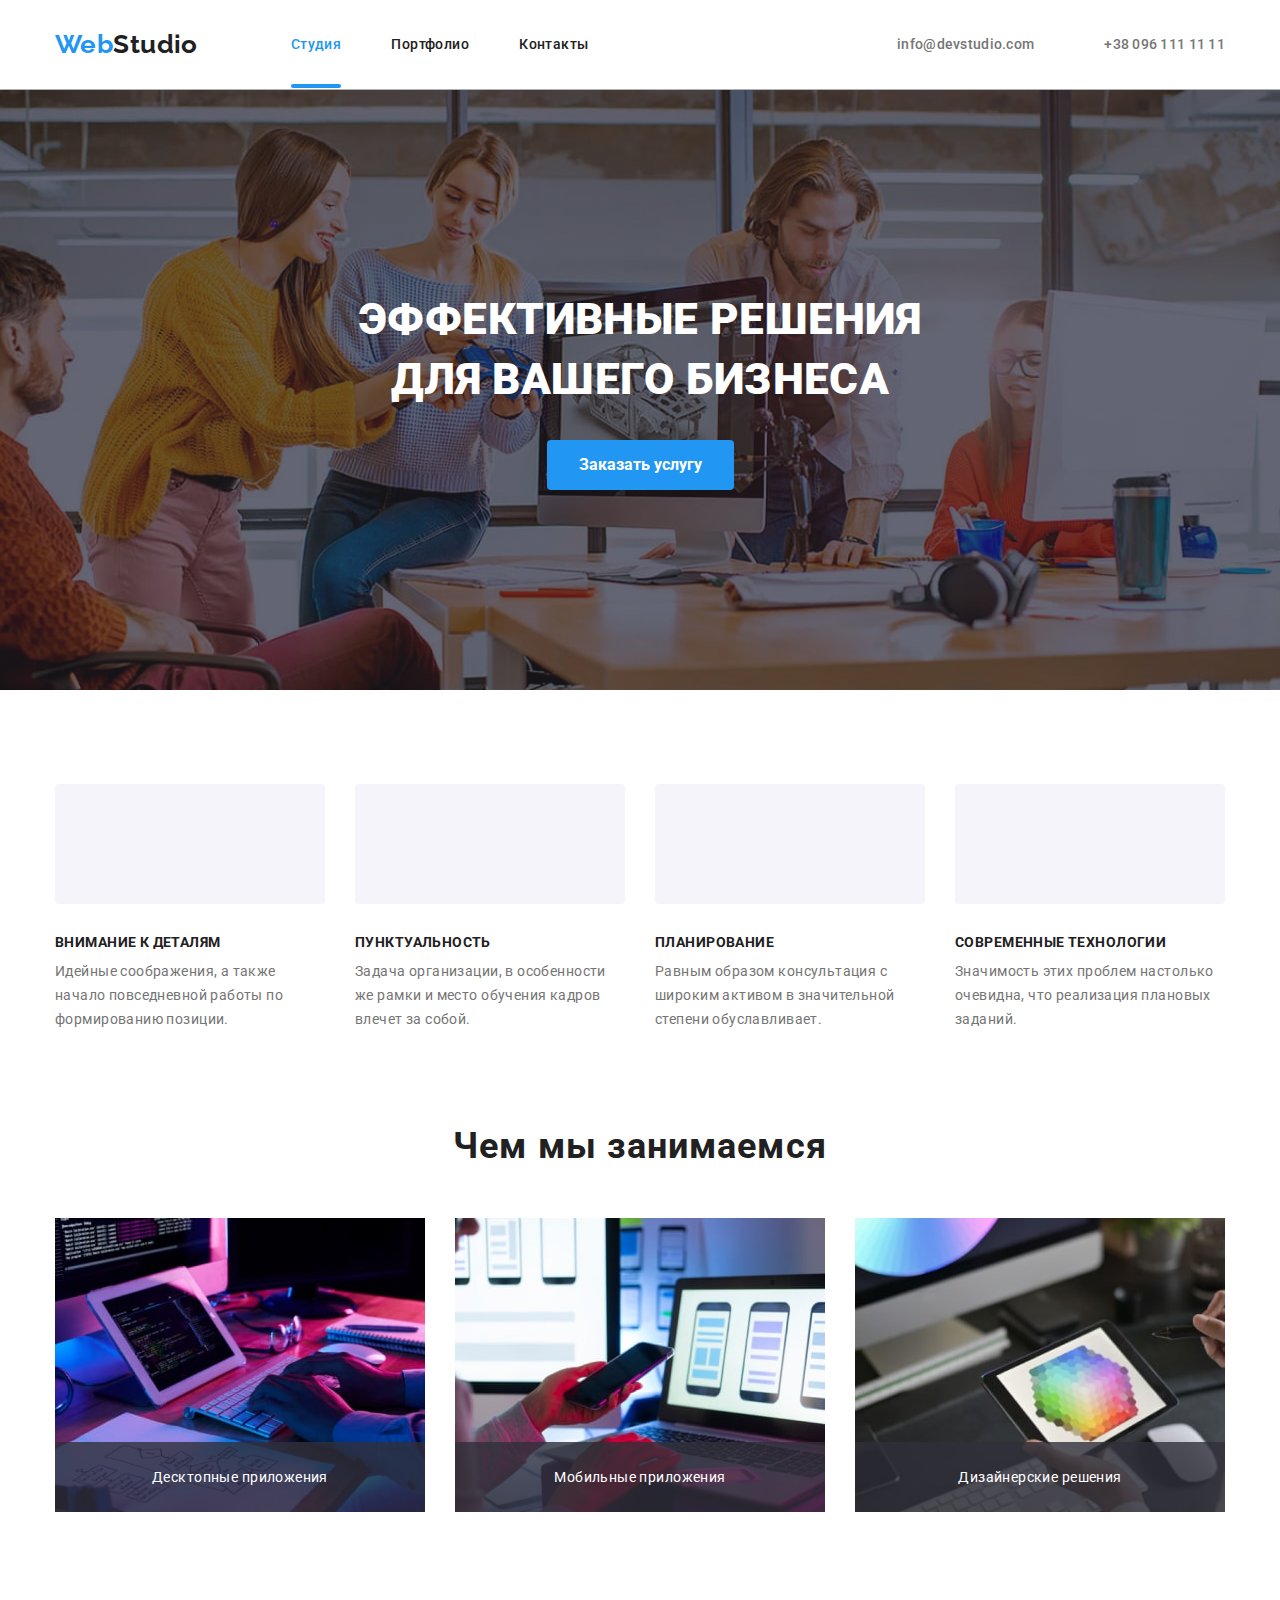
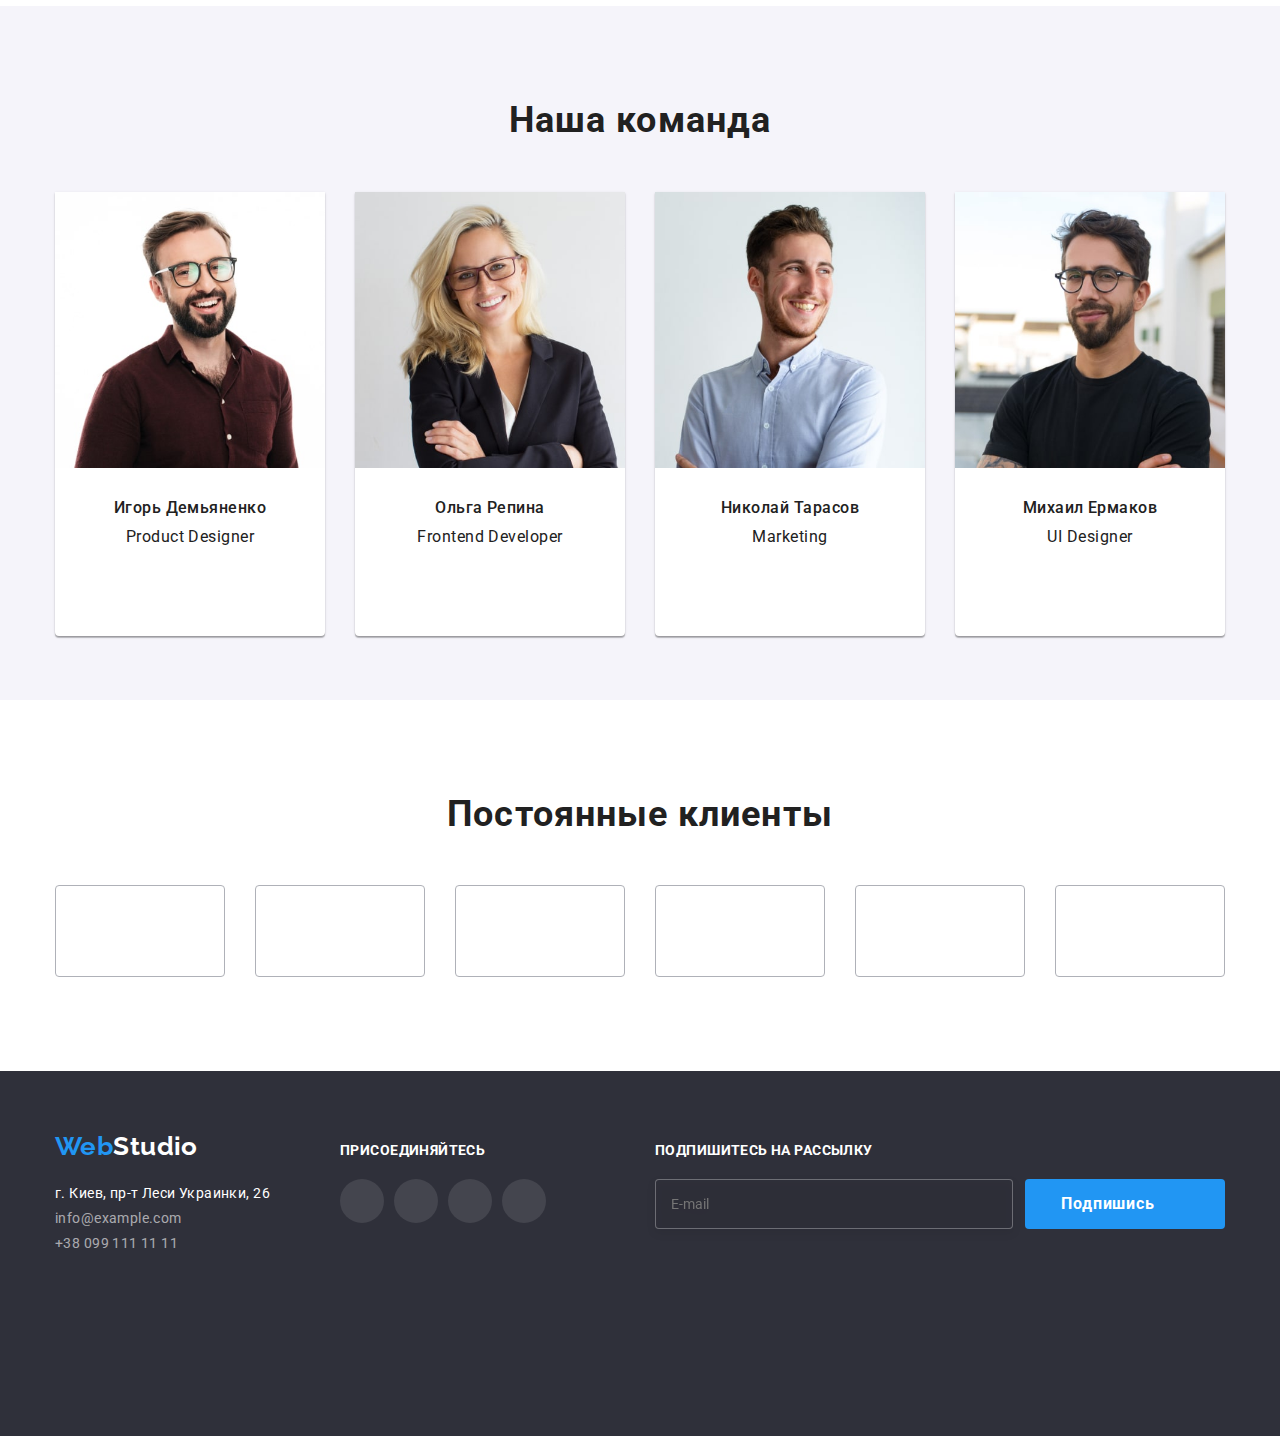
==== commit cae2a896: "feref" ====
--- a/index.html
+++ b/index.html
@@ -1,625 +1,541 @@
 <!DOCTYPE html>
 <html lang="ru">
-  <head>
-    <meta charset="UTF-8" />
-    <meta http-equiv="X-UA-Compatible" content="IE=edge" />
-    <meta name="viewport" content="width=device-width, initial-scale" />
-    <link
-      rel="stylesheet"
-      href="https://cdnjs.cloudflare.com/ajax/libs/modern-normalize/1.0.0/modern-normalize.min.css"
-    />
-    <link rel="stylesheet" href="./css/styles.css" />
-    <link rel="preconnect" href="https://fonts.gstatic.com" />
-    <link
-      href="https://fonts.googleapis.com/css2?family=Raleway:wght@700&family=Roboto:wght@400;500;700;900&display=swap"
-      rel="stylesheet"
-    />
-    <link rel="stylesheet" href="./css/main.min.css" />
-    <title>WevStudio</title>
-  </head>
-  <body>
-    <!-- Header-->
-    <header class="header">
-      <div class="container head-container">
-        <nav class="navigation">
-          <a href="./index.html" class="navigation__logo">
-            <span class="navigation__web">Web</span>Studio</a
-          >
-          <ul class="nav-list">
-            <li class="nav-list__link">
-              <a class="nav-list__studio current" href="./index.html">Студия</a>
-            </li>
-            <li class="nav-list__link">
-              <a class="nav-list__portfolio" href="./portfolio.html"
-                >Портфолио</a
-              >
-            </li>
-            <li class="nav-list__link">
-              <a class="nav-list__contact" href="#">Контакты</a>
-            </li>
-          </ul>
-        </nav>
-        <ul class="contact-list">
-          <li class="contact-item">
-            <a class="contact-item__mail" href="mailto:info@devstudio.com">
-              <svg class="contact-item__icon" width="16px" height="12px">
-                <use href="./images/icons/sprite.svg#icon-mail"></use>
-              </svg>
-              info@devstudio.com</a
-            >
-          </li>
-
-          <li class="contact-item">
-            <a class="contact-item__tel" href="tel:+380961111111">
-              <svg class="contact-item__icon" width="10px" height="40px">
-                <use href="./images/icons/sprite.svg#icon-smartphone"></use>
-              </svg>
-              +38 096 111 11 11</a
-            >
-          </li>
-        </ul>
-      </div>
-    </header>
-    <main>
-      <!--main section-->
-      <section class="section-effect">
-        <div class="container">
-          <h1 class="section-effect__title">
-            ЭФФЕКТИВНЫЕ РЕШЕНИЯ <br />
-            ДЛЯ ВАШЕГО БИЗНЕСА
-          </h1>
-          <button class="section-effect__button" type="submit" data-modal-open>
-            Заказать услугу
-          </button>
-        </div>
-      </section>
-
-      <!--what we do description-->
-      <section class="section-description">
-        <div class="container">
-          <h2 class="titleNone">Секция описание</h2>
-          <ul class="section-description__list">
-            <li class="section-description__item">
-              <div class="section-description__icon">
-                <svg width="70px" height="70px">
-                  <use href="./images/icons/sprite.svg#icon-antenna"></use>
-                </svg>
-              </div>
-              <h3 class="section-description__title">Внимание к деталям</h3>
-              <p class="section-description__text">
-                Идейные соображения, а также начало повседневной работы по
-                формированию позиции.
-              </p>
-            </li>
-            <li class="section-description__item">
-              <div class="section-description__icon">
-                <svg width="70px" height="70px">
-                  <use href="./images/icons/sprite.svg#icon-clock"></use>
-                </svg>
-              </div>
-              <h3 class="section-description__title">Пунктуальность</h3>
-              <p class="section-description__text">
-                Задача организации, в особенности же рамки и место обучения
-                кадров влечет за собой.
-              </p>
-            </li>
-            <li class="section-description__item">
-              <div class="section-description__icon">
-                <svg width="70px" height="70px">
-                  <use href="./images/icons/sprite.svg#icon-diagram"></use>
-                </svg>
-              </div>
-              <h3 class="section-description__title">Планирование</h3>
-              <p class="section-description__text">
-                Равным образом консультация с широким активом в значительной
-                степени обуславливает.
-              </p>
-            </li>
-            <li class="section-description__item">
-              <div class="section-description__icon">
-                <svg width="70px" height="70px">
-                  <use href="./images/icons/sprite.svg#icon-astronaut"></use>
-                </svg>
-              </div>
-              <h3 class="section-description__title">Современные технологии</h3>
-              <p class="section-description__text">
-                Значимость этих проблем настолько очевидна, что реализация
-                плановых заданий.
-              </p>
-            </li>
-          </ul>
-        </div>
-      </section>
-
-      <!--What we do-->
-      <section class="section-work">
-        <div class="container">
-          <h2 class="section-work__title">Чем мы занимаемся</h2>
-          <ul class="section-work__list">
-            <div class="section-work__write">
-              <li class="section-work__item">
-                <img src="./images/computerscode.jpg" alt="Комп" width="370" />
-              </li>
-              <div class="section-work__text">
-                <p>Десктопные приложения</p>
-              </div>
-            </div>
-
-            <div class="section-work__write">
-              <li class="section-work__item">
-                <img
-                  src="./images/phonescomputer.jpg"
-                  alt="Телефон"
-                  width="370"
-                />
-              </li>
-              <div class="section-work__text">
-                <p>Мобильные приложения</p>
-              </div>
-            </div>
-
-            <div class="section-work__write">
-              <li class="section-work__item">
-                <img
-                  src="./images/tabletsfigure.jpg"
-                  alt="Планшет"
-                  width="370"
-                />
-              </li>
-              <div class="section-work__text">
-                <p>Дизайнерские решения</p>
-              </div>
-            </div>
-          </ul>
-        </div>
-      </section>
-
-      <!--Our team-->
-      <section class="section-team">
-        <div class="container">
-          <h2 class="section-team__title">Наша команда</h2>
-          <ul class="section-team__list">
-            <li class="section-team__item">
-              <img src="./images/IgorDem.jpg" alt="IgorDem" width="270" />
-              <div class="section-team__team">
-                <h3 class="section-team__name">Игорь Демьяненко</h3>
-                <p class="section-team__work">Product Designer</p>
-
-                <ul class="icon-list">
-                  <li class="icon-list__team">
-                    <a class="icon-list__link" href="">
-                      <svg class="icon-list__svg">
-                        <use
-                          href="./images/icons/sprite.svg#icon-instagram"
-                        ></use>
-                      </svg>
-                    </a>
-                  </li>
-                  <li class="icon-list__team">
-                    <a class="icon-list__link" href="">
-                      <svg class="icon-list__svg">
-                        <use
-                          href="./images/icons/sprite.svg#icon-twitter"
-                        ></use>
-                      </svg>
-                    </a>
-                  </li>
-                  <li class="icon-list__team">
-                    <a class="icon-list__link" href="">
-                      <svg class="icon-list__svg">
-                        <use
-                          href="./images/icons/sprite.svg#icon-facebook"
-                        ></use>
-                      </svg>
-                    </a>
-                  </li>
-                  <li class="icon-list__team">
-                    <a class="icon-list__link" href="">
-                      <svg class="icon-list__svg">
-                        <use
-                          href="./images/icons/sprite.svg#icon-linkedin"
-                        ></use>
-                      </svg>
-                    </a>
-                  </li>
-                </ul>
-              </div>
-            </li>
-
-            <li class="section-team__item">
-              <img src="./images/OlhaRepina.jpg" alt="OlhaRepina" width="270" />
-              <div class="section-team__team">
-                <h3 class="section-team__name">Ольга Репина</h3>
-                <p class="section-team__work">Frontend Developer</p>
-
-                <ul class="icon-list">
-                  <li class="icon-list__team">
-                    <a class="icon-list__link" href="">
-                      <svg class="icon-list__svg">
-                        <use
-                          href="./images/icons/sprite.svg#icon-instagram"
-                        ></use>
-                      </svg>
-                    </a>
-                  </li>
-                  <li class="icon-list__team">
-                    <a class="icon-list__link" href="">
-                      <svg class="icon-list__svg">
-                        <use
-                          href="./images/icons/sprite.svg#icon-twitter"
-                        ></use>
-                      </svg>
-                    </a>
-                  </li>
-                  <li class="icon-list__team">
-                    <a class="icon-list__link" href="">
-                      <svg class="icon-list__svg">
-                        <use
-                          href="./images/icons/sprite.svg#icon-facebook"
-                        ></use>
-                      </svg>
-                    </a>
-                  </li>
-                  <li class="icon-list__team">
-                    <a class="icon-list__link" href="">
-                      <svg class="icon-list__svg">
-                        <use
-                          href="./images/icons/sprite.svg#icon-linkedin"
-                        ></use>
-                      </svg>
-                    </a>
-                  </li>
-                </ul>
-              </div>
-            </li>
-
-            <li class="section-team__item">
-              <img
-                src="./images/NikolayTarasov.jpg"
-                alt="NikolayTarasov"
-                width="270"
-              />
-              <div class="section-team__team">
-                <h3 class="section-team__name">Николай Тарасов</h3>
-                <p class="section-team__work">Marketing</p>
-
-                <ul class="icon-list">
-                  <li class="icon-list__team">
-                    <a class="icon-list__link" href="">
-                      <svg class="icon-list__svg">
-                        <use
-                          href="./images/icons/sprite.svg#icon-instagram"
-                        ></use>
-                      </svg>
-                    </a>
-                  </li>
-                  <li class="icon-list__team">
-                    <a class="icon-list__link" href="">
-                      <svg class="icon-list__svg">
-                        <use
-                          href="./images/icons/sprite.svg#icon-twitter"
-                        ></use>
-                      </svg>
-                    </a>
-                  </li>
-                  <li class="icon-list__team">
-                    <a class="icon-list__link" href="">
-                      <svg class="icon-list__svg">
-                        <use
-                          href="./images/icons/sprite.svg#icon-facebook"
-                        ></use>
-                      </svg>
-                    </a>
-                  </li>
-                  <li class="icon-list__team">
-                    <a class="icon-list__link" href="">
-                      <svg class="icon-list__svg">
-                        <use
-                          href="./images/icons/sprite.svg#icon-linkedin"
-                        ></use>
-                      </svg>
-                    </a>
-                  </li>
-                </ul>
-              </div>
-            </li>
-
-            <li class="section-team__item">
-              <img
-                src="./images/MikhailErmakow.jpg"
-                alt="MikhailErmakow"
-                width="270"
-              />
-              <div class="section-team__team">
-                <h3 class="section-team__name">Михаил Ермаков</h3>
-                <p class="section-team__work">UI Designer</p>
-
-                <ul class="icon-list">
-                  <li class="icon-list__team">
-                    <a class="icon-list__link" href="">
-                      <svg class="icon-list__svg">
-                        <use
-                          href="./images/icons/sprite.svg#icon-instagram"
-                        ></use>
-                      </svg>
-                    </a>
-                  </li>
-                  <li class="icon-list__team">
-                    <a class="icon-list__link" href="">
-                      <svg class="icon-list__svg">
-                        <use
-                          href="./images/icons/sprite.svg#icon-twitter"
-                        ></use>
-                      </svg>
-                    </a>
-                  </li>
-                  <li class="icon-list__team">
-                    <a class="icon-list__link" href="">
-                      <svg class="icon-list__svg">
-                        <use
-                          href="./images/icons/sprite.svg#icon-facebook"
-                        ></use>
-                      </svg>
-                    </a>
-                  </li>
-                  <li class="icon-list__team">
-                    <a class="icon-list__link" href="">
-                      <svg class="icon-list__svg">
-                        <use
-                          href="./images/icons/sprite.svg#icon-linkedin"
-                        ></use>
-                      </svg>
-                    </a>
-                  </li>
-                </ul>
-              </div>
-            </li>
-          </ul>
-        </div>
-      </section>
-
-      <!-- Clients -->
-      <section class="regular-clients">
-        <div class="container">
-          <h2 class="regular-clients__title regular-clients--text">
-            Постоянные клиенты
-          </h2>
-          <ul class="regular-clients__list">
-            <li class="regular-clients__icon">
-              <a class="regular-clients__link" href="#">
-                <svg class="regular-clients__svg">
-                  <use href="./images/icons/sprite.svg#icon-ya-s-co"></use>
-                </svg>
-              </a>
-            </li>
-            <li class="regular-clients__icon">
-              <a class="regular-clients__link" href="#">
-                <svg class="regular-clients__svg">
-                  <use href="./images/icons/sprite.svg#icon-tagline-here"></use>
-                </svg>
-              </a>
-            </li>
-            <li class="regular-clients__icon">
-              <a class="regular-clients__link" href="#">
-                <svg class="regular-clients__svg">
-                  <use
-                    class="use"
-                    href="./images/icons/sprite.svg#icon-company"
-                  ></use>
-                </svg>
-              </a>
-            </li>
-            <li class="regular-clients__icon">
-              <a class="regular-clients__link" href="#">
-                <svg class="regular-clients__svg">
-                  <use href="./images/icons/sprite.svg#icon-fosterpeters"></use>
-                </svg>
-              </a>
-            </li>
-            <li class="regular-clients__icon">
-              <a class="regular-clients__link" href="#">
-                <svg class="regular-clients__svg">
-                  <use href="./images/icons/sprite.svg#icon-brand"></use>
-                </svg>
-              </a>
-            </li>
-            <li class="regular-clients__icon">
-              <a class="regular-clients__link" href="#">
-                <svg class="regular-clients__svg">
-                  <use href="./images/icons/sprite.svg#icon-tagline"></use>
-                </svg>
-              </a>
-            </li>
-          </ul>
-        </div>
-      </section>
-    </main>
-
-    <!--Footer-->
-    <footer class="footer">
-      <div class="container footer-container">
-        <div class="footer-section">
-          <a href="./index.html" class="footer-section__logo">
-            <span class="footer-section__web">Web</span
-            ><span class="footer-address__white">Studio</span></a
-          >
-          <address class="footer-address">
-            <p class="footer-address__name">г. Киев, пр-т Леси Украинки, 26</p>
-            <ul class="footer-address__list">
-              <li>
-                <a class="footer-address__link" href="mailto:info@example.com"
-                  >info@example.com</a
-                >
-              </li>
-              <li>
-                <a class="footer-address__link" href="tel:+380991111111"
-                  >+38 099 111 11 11</a
-                >
-              </li>
-            </ul>
-          </address>
-        </div>
-
-        <div class="footer-icon">
-          <p class="footer-icon__title">присоединяйтесь</p>
-          <ul class="footer-icon__list">
-            <li class="footer-icon__item">
-              <a class="footer-icon__link" href="">
-                <svg class="footer-icon__svg">
-                  <use href="./images/icons/sprite.svg#icon-instagram"></use>
-                </svg>
-              </a>
-            </li>
-            <li class="footer-icon__item">
-              <a class="footer-icon__link" href="">
-                <svg class="footer-icon__svg">
-                  <use href="./images/icons/sprite.svg#icon-twitter"></use>
-                </svg>
-              </a>
-            </li>
-            <li class="footer-icon__item">
-              <a class="footer-icon__link" href="">
-                <svg class="footer-icon__svg">
-                  <use href="./images/icons/sprite.svg#icon-facebook"></use>
-                </svg>
-              </a>
-            </li>
-            <li class="footer-icon__item">
-              <a class="footer-icon__link" href="">
-                <svg class="footer-icon__svg">
-                  <use href="./images/icons/sprite.svg#icon-linkedin"></use>
-                </svg>
-              </a>
-            </li>
-          </ul>
-        </div>
-        <form action="#" class="footer-form">
-          <p class="footer-form__title">Подпишитесь на рассылку</p>
-          <div class="footer-form__list">
-            <input
-              class="footer-form__mail"
-              type="email"
-              name="email"
-              placeholder="E-mail"
-              required
-            />
-            <button type="submit" class="footer-form__button">
-              Подпишись
-              <svg
-                class="footer-form__svg"
-                width="24"
-                height="24"
-                viewBox="0 0 24 24"
-                fill="none"
-                xmlns="http://www.w3.org/2000/svg"
-              >
-                <path
-                  d="M24 0L0 13.5L7.66994 16.3407L19.5 5.25002L10.5017 17.3896L10.509 17.3923L10.5 17.3896V24.0001L14.8013 18.982L20.2501 21.0001L24 0Z"
-                  fill="white"
-                />
-              </svg>
-            </button>
-          </div>
-        </form>
-      </div>
-    </footer>
-    <div class="back-drop is-hidden" data-modal>
-      <div class="modal-section">
-        <button class="modal-section__close" data-modal-close>
-          <svg
-            width="11"
-            height="11"
-            viewBox="0 0 11 11"
-            xmlns="http://www.w3.org/2000/svg"
-          >
-            <path
-              d="M11 1.10786L9.89214 0L5.5 4.39214L1.10786 0L0 1.10786L4.39214 5.5L0 9.89214L1.10786 11L5.5 6.60786L9.89214 11L11 9.89214L6.60786 5.5L11 1.10786Z"
-            />
-          </svg>
-        </button>
-        <form action="№" class="modal-form">
-          <p class="modal-form__title formTitle">
-            Оставьте свои данные, мы вам перезвоним
-          </p>
-
-          <label class="modal-form__name" for="name"
-            >Имя
-            <div class="modal-form__item">
-              <input
-                class="modal-form__input"
-                type="text"
-                name="user-name"
-                id="name"
-                required
-              />
-              <svg class="modal-form__svg" width="18" height="18">
-                <use href="./images/icons/sprite.svg#icon-human"></use>
-              </svg>
-            </div>
-          </label>
-
-          <label class="modal-form__name" for="tel"
-            >Телефон
-            <div class="modal-form__item">
-              <input
-                class="modal-form__input"
-                type="tel"
-                name="user-tel"
-                id="tel"
-                required
-              />
-              <svg class="modal-form__svg" width="18" height="18">
-                <use href="./images/icons/sprite.svg#icon-telephone"></use>
-              </svg>
-            </div>
-          </label>
-
-          <label class="modal-form__name" for="email"
-            >Почта
-            <div class="modal-form__item">
-              <input
-                class="modal-form__input"
-                type="email"
-                name="user-email"
-                id="email"
-                required
-              />
-              <svg class="modal-form__svg" width="18" height="18">
-                <use href="./images/icons/sprite.svg#icon-little-mail"></use>
-              </svg>
-            </div>
-          </label>
-
-          <label class="modal-form__name formTextLabel"
-            >Коментарий
-            <div class="modal-form__item">
-              <textarea
-                class="modal-form__textarea"
-                name="user-text"
-                placeholder="Введите текст"
-              ></textarea>
-            </div>
-          </label>
-
-          <label class="modal-check" for="checkbox">
-            <input
-              class="modal-check__box"
-              type="checkbox"
-              name="user-policy"
-              value="checkbox"
-              id="checkbox"
-              required
-            />
-
-            <span class="modal-check__svg"></span>
-            &nbsp;Соглашаюсь с рассылкой и принимаю &nbsp;
-            <a class="modal-check__contract" href="#">Условия договора</a>
-          </label>
-
-          <button class="modal-form__button" type="submit">Отправить</button>
-        </form>
-      </div>
-    </div>
-    <script src="./js/modal.js"></script>
-  </body>
-</html>
+<head>
+	<meta charset="UTF-8">
+	<meta http-equiv="X-UA-Compatible" content="IE=edge">
+	<meta name="viewport" content="width=device-width, initial-scale=1.0">
+	<link rel="stylesheet" href="https://cdnjs.cloudflare.com/ajax/libs/modern-normalize/1.0.0/modern-normalize.min.css">
+	<link rel="stylesheet" href="./css/styles.css">
+	<link rel="preconnect" href="https://fonts.gstatic.com">
+	<link
+		href="https://fonts.googleapis.com/css2?family=Raleway:wght@700&family=Roboto:wght@400;500;700;900&display=swap"
+		rel="stylesheet">
+	<link rel="stylesheet" href="./css/main.min.css">
+	<title>WebStudio</title>
+</head>
+
+<body>
+	<!--Шапкаа-->
+	<header class="header">
+		<div class="container header__container">
+			<nav class="nav">
+				<a href="./index.html" class="navigation__logo"> <span class="navigation__web">Web</span>Studio</a>
+				<ul class="nav-list">
+					<li class="nav-list__item"><a class="nav-list__link--studio current" href="./index.html">Студия</a></li>
+					<li class="nav-list__item"><a class="nav-list__link--portfolio" href="./portfolio.html">Портфолио</a>
+					</li>
+					<li class="nav-list__item"><a class="nav-list__link--contact" href="#">Контакты</a></li>
+				</ul>
+			</nav>
+
+			<button data-menu-open type="button" class="menu-open">
+				<svg class="menu-icon" width="24px" height="16px">
+					<use href="./images/sprite.svg#icon-menu_open"></use>
+				</svg>
+			</button>
+
+			<ul class="contact__list">
+				<li class="contact__item">
+					<a class="contact__link" href="mailto:info@devstudio.com">
+						<svg class="contact__icon" width="16px" height="12px">
+							<use href="./images/sprite.svg#icon-envelope"></use>
+						</svg>
+						info@devstudio.com</a>
+				</li>
+
+				<li class="contact__item"><a class="contact__link" href="tel:+380961111111">
+						<svg class="contact__icon" width="10px" height="40px">
+							<use href="./images/sprite.svg#icon-smartphone"></use>
+						</svg>
+						+38 096 111 11 11</a></li>
+			</ul>
+
+			<div data-menu class="mob-menu is-hidden">
+				<div class="container mob-menu__container">
+					<button data-menu-close type="button" class="mob-menu__close">
+						<svg class="" width="19px" height="19px">
+							<use href="./images/sprite.svg#icon-close_menu"></use>
+						</svg>
+					</button>
+					<ul class="mob-menu__nav-list">
+						<li class="mob-menu__nav-item">
+							<a class="mob-menu__nav-link mob-menu__nav-link--current" href="./index.html">Студия</a>
+						</li>
+
+						<li class="mob-menu__nav-item">
+							<a class="mob-menu__nav-link" href="./portfolio.html">Портфолио</a>
+						</li>
+
+						<li class="mob-menu__nav-item">
+							<a class="mob-menu__nav-link" href="#">Контакты</a>
+						</li>
+					</ul>
+
+					<div class="mob-menu__bottom">
+						<ul class="mob-menu__contacts-list">
+							<li class="mob-menu__contacts-item">
+								<a class="mob-menu__contacts-link" href="tel:+380961111111">tel:+380961111111</a>
+							</li>
+							<li class="mob-menu__contacts-item">
+								<a class="mob-menu__contacts-link" href="mailto:info@devstudio.com">info@devstudio.com</a>
+							</li>
+						</ul>
+
+						<ul class="mob-menu__media-list">
+							<li class="mob-menu__media-item">
+								<a class="mob-menu__media-link" href="">Instagram</a>
+							</li>
+							<li class="mob-menu__media-item">
+								<a class="mob-menu__media-link" href="">Twitter</a>
+							</li>
+							<li class="mob-menu__media-item">
+								<a class="mob-menu__media-link" href="">Facebook</a>
+							</li>
+							<li class="mob-menu__media-item">
+								<a class="mob-menu__media-link" href="">LinkedIn</a>
+							</li>
+						</ul>
+					</div>
+				</div>
+			</div>
+		</div>
+	</header>
+	<main>
+		<!--Эффективные решения для вашего бизнеса-->
+		<section class="hero">
+			<div class="container">
+				<h1 class="hero__title">ЭФФЕКТИВНЫЕ РЕШЕНИЯ <br /> ДЛЯ ВАШЕГО БИЗНЕСА</h1>
+				<button class="hero__button" type="submit" data-modal-open>Заказать услугу</button>
+			</div>
+		</section>
+
+		<!--Секция описание-->
+		<section class="description">
+			<div class="container">
+				<h2 class="titleNone">Секция описание</h2>
+				<ul class="description__list">
+					<li class="description__item">
+						<div class="description__tool">
+							<svg class="description__icon" width="70px" height="70px">
+								<use href="./images/sprite.svg#icon-antenna"></use>
+							</svg>
+						</div>
+						<h3 class="description__title">Внимание к деталям</h3>
+						<p class="description__text">Идейные соображения, а также начало повседневной работы по формированию
+							позиции.</p>
+
+					</li>
+					<li class="description__item">
+						<div class="description__tool">
+							<svg class="description__icon" width="70px" height="70px">
+								<use href="./images/sprite.svg#icon-clock"></use>
+							</svg>
+						</div>
+						<h3 class="description__title">Пунктуальность</h3>
+						<p class="description__text">Задача организации, в особенности же рамки и место обучения кадров влечет
+							за собой.</p>
+
+					</li>
+					<li class="description__item">
+						<div class="description__tool">
+							<svg class="description__icon" width="70px" height="70px">
+								<use href="./images/sprite.svg#icon-diagram"></use>
+							</svg>
+						</div>
+						<h3 class="description__title">Планирование</h3>
+						<p class="description__text">Равным образом консультация с широким активом в значительной степени
+							обуславливает.</p>
+
+					</li>
+					<li class="description__item">
+						<div class="description__tool">
+							<svg class="description__icon" width="70px" height="70px">
+								<use href="./images/sprite.svg#icon-astronaut"></use>
+							</svg>
+						</div>
+						<h3 class="description__title">Современные технологии</h3>
+						<p class="description__text">Значимость этих проблем настолько очевидна, что реализация плановых
+							заданий.</p>
+					</li>
+
+				</ul>
+			</div>
+		</section>
+
+		<!--Чем мы занимаемся-->
+		<section class="work">
+			<div class="container">
+				<h2 class="title">Чем мы занимаемся</h2>
+				<ul class="work__list">
+
+					<li class="work__item">
+						<img class="work__img" srcset="./images/desktop/desktop-devblockone.jpg 1x, ./images/desktop/desktop-devblockone2x.jpg 2x" src="./images/desktop/desktop-devblockone.jpg" alt="Комп" width="370">
+						<div class="work__overlay">
+							<p>Десктопные приложения</p>
+						</div>
+					</li>
+
+
+					<li class="work__item">
+						<img srcset="./images/desktop/desktop-devblockotwo.jpg 1x, ./images/desktop/desktop-devblockotwo2x.jpg 2x" src="./images/desktop/desktop-devblockotwo.jpg" alt="Телефон" width="370">
+						<div class="work__overlay">
+							<p>Мобильные приложения</p>
+						</div>
+					</li>
+
+
+					<li class="work__item">
+						<img srcset="./images/desktop/desktop-devblockthree.jpg 1x, ./images/desktop/desktop-devblockthree2x.jpg 2x"  src="./images/desktop/desktop-devblockthree.jpg" alt="Планшет" width="370">
+						<div class="work__overlay">
+							<p>Дизайнерские решения</p>
+						</div>
+					</li>
+				</ul>
+			</div>
+		</section>
+
+		<!--Наша команда-->
+		<section class="team">
+			<div class="container">
+				<h2 class="title">Наша команда</h2>
+				<ul class="team__list">
+					<li class="team__item">
+						<img srcset="./images/mobile/mob-product-designer.jpg 1x, ./images/mobile/mob-product-designer2x.jpg 2x" src="./images/mobile/mob-product-designer.jpg" alt="Игорь">
+						<div class="team__box">
+							<h3 class="team__name">Игорь Демьяненко</h3>
+							<p class="team__work">Product Designer</p>
+
+							<ul class="social__list">
+								<li class="social__item">
+									<a class="social__link" href="">
+										<svg class="social__icon">
+											<use href="./images/sprite.svg#icon-instagram"></use>
+										</svg>
+									</a>
+								</li>
+								<li class="social__item">
+									<a class="social__link" href="">
+										<svg class="social__icon">
+											<use href="./images/sprite.svg#icon-twitter"></use>
+										</svg>
+									</a>
+								</li>
+								<li class="social__item">
+									<a class="social__link" href="">
+										<svg class="social__icon">
+											<use href="./images/sprite.svg#icon-facebook"></use>
+										</svg>
+									</a>
+								</li>
+								<li class="social__item">
+									<a class="social__link" href="">
+										<svg class="social__icon">
+											<use href="./images/sprite.svg#icon-linkedin"></use>
+										</svg>
+									</a>
+								</li>
+							</ul>
+						</div>
+					</li>
+
+					<li class="team__item">
+						<img srcset="./images/mobile/mob-frontend-developer.jpg 1x, ./images/mobile/mob-frontend-developer2x.jpg 2x" src="./images/mobile/mob-frontend-developer.jpg" alt="Ольга">
+						<div class="team__box">
+							<h3 class="team__name">Ольга Репина</h3>
+							<p class="team__work">Frontend Developer</p>
+
+							<ul class="social__list">
+								<li class="social__item">
+									<a class="social__link" href="">
+										<svg class="social__icon">
+											<use href="./images/sprite.svg#icon-instagram"></use>
+										</svg>
+									</a>
+								</li>
+								<li class="social__item">
+									<a class="social__link" href="">
+										<svg class="social__icon">
+											<use href="./images/sprite.svg#icon-twitter"></use>
+										</svg>
+									</a>
+								</li>
+								<li class="social__item">
+									<a class="social__link" href="">
+										<svg class="social__icon">
+											<use href="./images/sprite.svg#icon-facebook"></use>
+										</svg>
+									</a>
+								</li>
+								<li class="social__item">
+									<a class="social__link" href="">
+										<svg class="social__icon">
+											<use href="./images/sprite.svg#icon-linkedin"></use>
+										</svg>
+									</a>
+								</li>
+							</ul>
+						</div>
+					</li>
+
+					<li class="team__item">
+						<img srcset="./images/mobile/mob-marketing.jpg 1x, ./images/mobile/mob-marketing2x.jpg 2x"  src="./images/mobile/mob-marketing.jpg" alt="Николай">
+						<div class="team__box">
+							<h3 class="team__name">Николай Тарасов</h3>
+							<P class="team__work">Marketing</P>
+
+							<ul class="social__list">
+								<li class="social__item">
+									<a class="social__link" href="">
+										<svg class="social__icon">
+											<use href="./images/sprite.svg#icon-instagram"></use>
+										</svg>
+									</a>
+								</li>
+								<li class="social__item">
+									<a class="social__link" href="">
+										<svg class="social__icon">
+											<use href="./images/sprite.svg#icon-twitter"></use>
+										</svg>
+									</a>
+								</li>
+								<li class="social__item">
+									<a class="social__link" href="">
+										<svg class="social__icon">
+											<use href="./images/sprite.svg#icon-facebook"></use>
+										</svg>
+									</a>
+								</li>
+								<li class="social__item">
+									<a class="social__link" href="">
+										<svg class="social__icon">
+											<use href="./images/sprite.svg#icon-linkedin"></use>
+										</svg>
+									</a>
+								</li>
+							</ul>
+						</div>
+					</li>
+
+					<li class="team__item">
+						<img srcset="./images/mobile/mob-uidesigner.jpg 1x, ./images/mobile/mob-uidesigner2x.jpg 2x" src="./images/mobile/mob-uidesigner.jpg" alt="Михаил">
+						<div class="team__box">
+							<h3 class="team__name">Михаил Ермаков</h3>
+							<p class="team__work">UI Designer</p>
+
+							<ul class="social__list">
+								<li class="social__item">
+									<a class="social__link" href="">
+										<svg class="social__icon">
+											<use href="./images/sprite.svg#icon-instagram"></use>
+										</svg>
+									</a>
+								</li>
+								<li class="social__item">
+									<a class="social__link" href="">
+										<svg class="social__icon">
+											<use href="./images/sprite.svg#icon-twitter"></use>
+										</svg>
+									</a>
+								</li>
+								<li class="social__item">
+									<a class="social__link" href="">
+										<svg class="social__icon">
+											<use href="./images/sprite.svg#icon-facebook"></use>
+										</svg>
+									</a>
+								</li>
+								<li class="social__item">
+									<a class="social__link" href="">
+										<svg class="social__icon">
+											<use href="./images/sprite.svg#icon-linkedin"></use>
+										</svg>
+									</a>
+								</li>
+							</ul>
+						</div>
+					</li>
+				</ul>
+			</div>
+		</section>
+
+		<!-- Постоянные клиенты -->
+		<section class="clients">
+			<div class="container">
+				<h2 class="title">Постоянные клиенты</h2>
+				<ul class="clients__list">
+					<li class="clients__item">
+						<a class="clients__link" href="#">
+							<svg class="clients__icon">
+								<use href="./images/sprite.svg#icon-client"></use>
+							</svg>
+						</a>
+					</li>
+					<li class="clients__item">
+						<a class="clients__link" href="#">
+							<svg class="clients__icon">
+								<use href="./images/sprite.svg#icon-client1"></use>
+							</svg>
+						</a>
+					</li>
+					<li class="clients__item">
+						<a class="clients__link" href="#">
+							<svg class="clients__icon">
+								<use class="use" href="./images/sprite.svg#icon-client2"></use>
+							</svg>
+						</a>
+					</li>
+					<li class="clients__item">
+						<a class="clients__link" href="#">
+							<svg class="clients__icon">
+								<use href="./images/sprite.svg#icon-client3"></use>
+							</svg>
+						</a>
+					</li>
+					<li class="clients__item">
+						<a class="clients__link" href="#">
+							<svg class="clients__icon">
+								<use href="./images/sprite.svg#icon-client4"></use>
+							</svg>
+						</a>
+					</li>
+					<li class="clients__item">
+						<a class="clients__link" href="#">
+							<svg class="clients__icon">
+								<use href="./images/sprite.svg#icon-client5"></use>
+							</svg>
+						</a>
+					</li>
+				</ul>
+			</div>
+		</section>
+	</main>
+
+	<!--Данные-->
+	<footer class="footer">
+		<div class="container footer-container">
+
+			<div class="footer__tablet">
+				<div class="footer__box">
+					<a href="./index.html" class="footer__logo"> <span class="footer__web">Web</span><span
+							class="footer-address__white">Studio</span></a>
+					<address class="footer-address">
+						<p class="footer-address__name">г. Киев, пр-т Леси Украинки, 26</p>
+						<ul class="footer-address__list">
+							<li><a class="footer-address__link" href="mailto:info@example.com">info@example.com</a></li>
+							<li><a class="footer-address__link" href="tel:+380991111111">+38 099 111 11 11</a></li>
+						</ul>
+					</address>
+				</div>
+
+				<div class="footer-icon__box">
+					<p class="footer-icon__title">присоединяйтесь</p>
+					<ul class="footer-icon__list">
+						<li class="footer-icon__item">
+							<a class="footer-icon__link" href="">
+								<svg class="footer-icon__svg">
+									<use href="./images/sprite.svg#icon-instagram"></use>
+								</svg>
+							</a>
+						</li>
+						<li class="footer-icon__item">
+							<a class="footer-icon__link" href="">
+								<svg class="footer-icon__svg">
+									<use href="./images/sprite.svg#icon-twitter"></use>
+								</svg>
+							</a>
+						</li>
+						<li class="footer-icon__item">
+							<a class="footer-icon__link" href="">
+								<svg class="footer-icon__svg">
+									<use href="./images/sprite.svg#icon-facebook"></use>
+								</svg>
+							</a>
+						</li>
+						<li class="footer-icon__item">
+							<a class="footer-icon__link" href="">
+								<svg class="footer-icon__svg">
+									<use href="./images/sprite.svg#icon-linkedin"></use>
+								</svg>
+							</a>
+						</li>
+					</ul>
+				</div>
+			</div>
+
+			<form action="#" class="footer-form">
+				<p class="footer-form__title">Подпишитесь на рассылку</p>
+				<div class="footer-form__list">
+					<input class="footer-form__mail" type="email" name="email" placeholder="E-mail" required>
+					<button type="submit" class="footer-form__button">Подпишись
+						<svg class="footer-form__svg" width="24" height="24">
+							<use href="./images/sprite.svg#icon-send"></use>
+						</svg>
+					</button>
+				</div>
+			</form>
+		</div>
+	</footer>
+	<div class="back-drop is-hidden" data-modal>
+		<div class="modal-section">
+			<button class="modal-section__close" data-modal-close>
+				<svg width="18" height="18">
+					<use href="./images/sprite.svg#icon-close-black"></use>
+				</svg>
+			</button>
+			<form action="№" class="modal-form">
+
+				<p class="modal-form__title">Оставьте свои данные, мы вам перезвоним</p>
+
+				<label class="modal-form__name" for="name">Имя
+					<div class="modal-form__item">
+						<input class="modal-form__input" type="text" name="user-name" id="name" required>
+						<svg class="modal-form__svg" width="18" height="18">
+							<use href="./images/sprite.svg#icon-person"></use>
+						</svg>
+					</div>
+				</label>
+
+				<label class="modal-form__name" for="tel">Телефон
+					<div class="modal-form__item">
+						<input class="modal-form__input" type="tel" name="user-tel" id="tel" required>
+						<svg class="modal-form__svg" width="18" height="18">
+							<use href="./images/sprite.svg#icon-phone"></use>
+						</svg>
+					</div>
+				</label>
+
+				<label class="modal-form__name" for="email">Почта
+					<div class="modal-form__item">
+						<input class="modal-form__input" type="email" name="user-email" id="email" required>
+						<svg class="modal-form__svg" width="18" height="18">
+							<use href="./images/sprite.svg#icon-email"></use>
+						</svg>
+					</div>
+				</label>
+
+				<label class="modal-form__name formTextLabel">Коментарий
+					<div class="modal-form__item">
+						<textarea class="modal-form__textarea" name="user-text" placeholder="Введите текст"></textarea>
+					</div>
+				</label>
+
+
+				<label class="modal-check" for="checkbox">
+					<input class="modal-check__box" type="checkbox" name="user-policy" value="checkbox" id="checkbox"
+						required>
+
+					<span class="modal-check__svg"></span>
+					&nbsp;Соглашаюсь с рассылкой и принимаю &nbsp; <a class="modal-check__contract" href="#">Условия
+						договора</a>
+				</label>
+
+				<button class="modal-form__button" type="submit">Отправить</button>
+
+			</form>
+		</div>
+	</div>
+	<script src="./js/modal.js"></script>
+	<script src="./js/menu.js"></script>
+</body>
+
+</html>--- a/css/main.min.css
+++ b/css/main.min.css
@@ -1,2 +1,2 @@
-:root{--color-grey: rgba(117, 117, 117, 1);--black-color: rgba(33, 33, 33, 1);--blue-color: rgba(33, 150, 243, 1);--color-white: rgb(255, 255, 255, 1);--background-section: rgb(47, 48, 58);--background-ourTeam: rgb(245, 244, 250, 1);--background-color-button: rgb(33, 150, 243);--footer-contact-color: rgba(255, 255, 255, 0.6);--background-color-filter: rgba(245, 244, 250, 1);--background-color-header: rgba(255, 255, 255, 1);--card-set-gap: 30px;--background-Hero: rgba(47, 48, 58, 0.4);--background-footer-icons: rgba(255, 255, 255, 0.1);--color-icons: rgb(175, 177, 184, 1);--cubic-bezier: cubic-bezier(0.4, 0, 0.2, 1)}*{text-decoration:none;list-style-type:none;-webkit-box-sizing:border-box;box-sizing:border-box;margin:0;padding:0}body{font-family:"Roboto", sans-serif;color:var(--black-color)}.titleNone{display:none}.container{width:1200px;margin-left:auto;margin-right:auto;padding:0 15px}.header{padding-top:24px;padding-bottom:25px;-webkit-box-align:center;-ms-flex-align:center;align-items:center;background:var(--background-color-header)}.head-container{display:-webkit-box;display:-ms-flexbox;display:flex}.header{border-bottom:1px solid var(--color-icons)}.section-effect{text-align:center;background:var(--background-section);padding-top:200px;padding-bottom:200px;max-width:1600px;height:600px;margin-right:auto;margin-left:auto;background-size:cover;background-position:center;background-repeat:no-repeat;background-image:-webkit-gradient(linear, left top, right top, from(var(--background-Hero)), to(var(--background-Hero))),url(../images/main-pic.jpg);background-image:linear-gradient(to right, var(--background-Hero), var(--background-Hero)),url(../images/main-pic.jpg)}.section-effect__title{color:var(--color-white);font-style:normal;font-weight:900;font-size:44px;line-height:1.363;margin-bottom:30px}.section-effect__button{display:inline-block;font-family:inherit;background-color:var(--background-color-button);color:var(--color-white);border:none;font-weight:bold;font-size:16px;line-height:1.875;-webkit-box-align:center;-ms-flex-align:center;align-items:center;cursor:pointer;padding:10px 32px;border-radius:4px}.section-effect__button:hover,.section-effect__button:focus{color:var(--color-white)}.section-description{padding-top:94px}.section-description__list{display:-webkit-box;display:-ms-flexbox;display:flex}.section-description__icon{display:-webkit-box;display:-ms-flexbox;display:flex;width:270px;height:120px;-webkit-box-pack:center;-ms-flex-pack:center;justify-content:center;-webkit-box-align:center;-ms-flex-align:center;align-items:center;background-color:var(--background-color-filter);border-radius:4px;margin-bottom:30px}.section-description__item{margin-right:30px}.section-description__title{font-weight:bold;font-size:14px;line-height:1.142;letter-spacing:0.03em;text-transform:uppercase;margin-bottom:10px}.section-description__text{-webkit-box-align:center;-ms-flex-align:center;align-items:center;font-weight:normal;font-size:14px;line-height:1.714;letter-spacing:0.03em;color:var(--color-grey)}.section-work{padding-top:94px;padding-bottom:94px}.section-work__list{display:-webkit-box;display:-ms-flexbox;display:flex;-webkit-box-pack:center;-ms-flex-pack:center;justify-content:center}.section-work__item:not(:last-child){display:-webkit-box;display:-ms-flexbox;display:flex;margin-right:30px}.section-work__title{font-weight:bold;font-size:36px;line-height:1.166;text-align:center;letter-spacing:0.03em;margin-bottom:50px}.section-work__write{position:relative;display:-webkit-box;display:-ms-flexbox;display:flex}.section-work__text{display:-webkit-box;display:-ms-flexbox;display:flex;-webkit-box-pack:center;-ms-flex-pack:center;justify-content:center;-webkit-box-align:center;-ms-flex-align:center;align-items:center;background:rgba(47,48,58,0.8);height:70px;width:370px;position:absolute;color:var(--color-white);bottom:0;width:370px}.section-team__list{display:-webkit-box;display:-ms-flexbox;display:flex}.section-team__item:not(:last-child){margin-right:30px}.section-team__item{background-color:var(--color-white);-webkit-box-shadow:0px 1px 3px rgba(0,0,0,0.12),0px 1px 1px rgba(0,0,0,0.14),0px 2px 1px rgba(0,0,0,0.2);box-shadow:0px 1px 3px rgba(0,0,0,0.12),0px 1px 1px rgba(0,0,0,0.14),0px 2px 1px rgba(0,0,0,0.2);border-radius:0px 0px 4px 4px}.section-team{padding-top:94px;padding-bottom:94px;background:var(--background-ourTeam)}.section-team__title{font-weight:bold;font-size:36px;line-height:1.166;text-align:center;letter-spacing:0.03em;margin-bottom:50px}.section-team__team{padding:30px 32px}.section-team__name{font-weight:500;font-size:16px;line-height:1.187;text-align:center;letter-spacing:0.03em;margin-bottom:10px}.section-team__work{font-weight:normal;font-size:16px;line-height:1.187;text-align:center;letter-spacing:0.03em;margin-bottom:16px}.regular-clients--text{font-weight:bold;font-size:36px;line-height:1.166;text-align:center;letter-spacing:0.03em;margin-bottom:50px}.regular-clients{padding-top:94px;padding-bottom:94px}.regular-clients__list{display:-webkit-box;display:-ms-flexbox;display:flex;-webkit-box-pack:center;-ms-flex-pack:center;justify-content:center;margin:0 auto;justify-content:center}.regular-clients__icon:not(:last-child){margin-right:30px}.regular-clients__link{border:1px solid #afb1b8;fill:var(--color-icons);display:-webkit-box;display:-ms-flexbox;display:flex;width:170px;height:92px;border-radius:4px;-webkit-box-pack:center;-ms-flex-pack:center;justify-content:center;-webkit-box-align:center;-ms-flex-align:center;align-items:center;-webkit-transition:fill 250ms var(--cubic-bezier),border 250ms var(--cubic-bezier);transition:fill 250ms var(--cubic-bezier),border 250ms var(--cubic-bezier)}.regular-clients__link:focus,.regular-clients__link:hover{fill:var(--blue-color);border-color:var(--blue-color)}.regular-clients__svg{display:-webkit-box;display:-ms-flexbox;display:flex;-webkit-box-align:center;-ms-flex-align:center;align-items:center;-webkit-box-pack:center;-ms-flex-pack:center;justify-content:center;width:106px;height:60px;background-color:var(--color-white)}.regular-clients__svg:focus,.regular-clients__svg:hover{fill:var(--blue-color);border-color:var(--blue-color)}.footer{padding-top:60px;padding-bottom:60px;background-color:var(--background-section)}.footer-address__white{color:var(--color-white)}.footer-section{text-align:left;font-style:normal;font-weight:normal;font-size:14px;line-height:1.714;letter-spacing:0.03em;color:var(--color-white)}.footer-container{display:-webkit-box;display:-ms-flexbox;display:flex;-webkit-box-align:baseline;-ms-flex-align:baseline;align-items:baseline}.section-portfolio{padding-top:94px;padding-bottom:94px}.portfolio-cards{cursor:pointer;display:-webkit-box;display:-ms-flexbox;display:flex;-ms-flex-wrap:wrap;flex-wrap:wrap;margin-left:calc(-1 * var(--card-set-gap));margin-top:calc(-1 * var(--card-set-gap))}.portfolio-cards>.portfolio-cards__list{-ms-flex-preferred-size:calc(100% / 3 - var(--card-set-gap));flex-basis:calc(100% / 3 - var(--card-set-gap));margin-top:var(--card-set-gap);margin-left:var(--card-set-gap);-webkit-transition:-webkit-box-shadow 250ms var(--cubic-bezier);transition:-webkit-box-shadow 250ms var(--cubic-bezier);transition:box-shadow 250ms var(--cubic-bezier);transition:box-shadow 250ms var(--cubic-bezier), -webkit-box-shadow 250ms var(--cubic-bezier)}.portfolio-cards__img{display:block}.portfolio-cards__link:hover,.portfolio-cards__link:focus{display:block;background:var(--color-white);-webkit-box-sizing:border-box;box-sizing:border-box;-webkit-box-shadow:0px 1px 1px rgba(0,0,0,0.12),0px 4px 4px rgba(0,0,0,0.06),1px 4px 6px rgba(0,0,0,0.16);box-shadow:0px 1px 1px rgba(0,0,0,0.12),0px 4px 4px rgba(0,0,0,0.06),1px 4px 6px rgba(0,0,0,0.16)}.portfolio-name__title{font-weight:bold;font-size:18px;line-height:2;letter-spacing:0.06em;margin-bottom:4px}.portfolio-name__text{font-weight:normal;font-size:16px;line-height:1.875;letter-spacing:0.03em;color:var(--color-grey)}.portfolio-name{border-left:1px solid #eee;border-right:1px solid #eee;border-bottom:1px solid #eee;padding:20px 24px}.portfolio-cards__thumb{overflow:hidden;position:relative}.portfolio-overlay{bottom:0;width:370px;height:294px;background:rgba(33,150,243,0.9);position:absolute;-webkit-transition:-webkit-transform 250ms var(--cubic-bezier);transition:-webkit-transform 250ms var(--cubic-bezier);transition:transform 250ms var(--cubic-bezier);transition:transform 250ms var(--cubic-bezier), -webkit-transform 250ms var(--cubic-bezier);-webkit-transform:translateY(100%);transform:translateY(100%)}.portfolio-cards__link{color:var(--black-color)}.portfolio-cards__link:hover .portfolio-overlay,.portfolio-cards__link:focus .portfolio-overlay{-webkit-transform:translate(0);transform:translate(0)}.portfolio-overlay__text{position:absolute;color:var(--color-white);background:rgba(33,150,243,0);top:0;padding:63px 24px;font-size:18px;line-height:28px;letter-spacing:0.03em;-webkit-transition:250ms;transition:250ms}.navigation__logo{display:block;color:var(--black-color);font-family:Raleway;font-weight:bold;font-size:26px;line-height:1.192}.navigation__web{color:var(--blue-color)}.footer-section__logo{display:block;color:var(--black-color);font-family:Raleway;font-weight:bold;font-size:26px;line-height:1.192}.navigation{display:-webkit-box;display:-ms-flexbox;display:flex}.navigation .nav-list__studio.current{color:var(--blue-color)}.nav-list{display:-webkit-box;display:-ms-flexbox;display:flex;-webkit-box-align:center;-ms-flex-align:center;align-items:center;margin-left:93px}.nav-list>.nav-list__link:not(:last-child){margin-right:50px}.nav-list__link{display:block}.nav-list__studio{position:relative;text-decoration:none;color:var(--black-color);font-weight:500;font-size:14px;line-height:1.142;-webkit-transition:color 250ms var(--cubic-bezier);transition:color 250ms var(--cubic-bezier)}.nav-list__studio.current::after{margin-top:32px;display:block;content:"";position:absolute;width:100%;height:4px;background:#2196f3;border-radius:2px}.nav-list__studio:hover,.nav-list__studio:focus{color:var(--blue-color)}.contact-list>.contact-item:not(:last-child){margin-right:50px}.nav-list__portfolio.current::after{margin-top:32px;display:block;content:"";position:absolute;width:100%;height:4px;background:#2196f3;border-radius:2px}.navigation .nav-list__portfolio.current{color:var(--blue-color)}.nav-list__portfolio{color:var(--black-color);font-weight:500;font-size:14px;line-height:1.142;position:relative;-webkit-transition:color 250ms var(--cubic-bezier);transition:color 250ms var(--cubic-bezier)}.nav-list__portfolio:hover,.nav-list__portfolio:focus{color:var(--blue-color)}.contact-list{display:-webkit-box;display:-ms-flexbox;display:flex;-webkit-box-align:center;-ms-flex-align:center;align-items:center;margin-left:auto}.nav-list__contact{color:var(--black-color);font-weight:500;font-size:14px;line-height:1.142}.contact-item__icon{fill:currentColor;margin-right:10px}.contact-item__mail{display:-webkit-box;display:-ms-flexbox;display:flex;-webkit-box-align:center;-ms-flex-align:center;align-items:center;color:var(--color-grey);font-weight:500;font-size:14px;line-height:1.142;letter-spacing:0.02em;-webkit-transition:color 250ms var(--cubic-bezier);transition:color 250ms var(--cubic-bezier)}.contact-item__mail:hover,.contact-item__mail:focus{color:var(--blue-color)}.contact-item__icon{fill:currentColor;margin-right:10px}.contact-item__tel{display:-webkit-box;display:-ms-flexbox;display:flex;-webkit-box-align:center;-ms-flex-align:center;align-items:center;color:var(--color-grey);font-weight:500;font-size:14px;line-height:1.142;letter-spacing:0.02em;-webkit-transition:color 250ms var(--cubic-bezier);transition:color 250ms var(--cubic-bezier)}.contact-item__tel:hover,.contact-item__tel:focus{color:var(--blue-color)}.footer-form{margin-left:auto}.footer-form__title{display:block;margin-bottom:20px;font-weight:bold;font-size:14px;line-height:1.14;letter-spacing:0.03em;text-transform:uppercase;color:var(--color-white)}.footer-form__list{display:-webkit-box;display:-ms-flexbox;display:flex}.footer-form__mail{width:358px;height:50px;padding:15px;margin-right:12px;border:1px solid rgba(255,255,255,0.3);-webkit-filter:drop-shadow(0px 4px 4px rgba(0,0,0,0.15));filter:drop-shadow(0px 4px 4px rgba(0,0,0,0.15));border-radius:4px;background-color:var(--background-Hero);color:var(--color-white)}.footer-form__button{display:-webkit-box;display:-ms-flexbox;display:flex;-webkit-box-pack:center;-ms-flex-pack:center;justify-content:center;-webkit-box-align:center;-ms-flex-align:center;align-items:center;width:200px;height:50px;font-weight:bold;font-size:16px;line-height:1.87;letter-spacing:0.06em;color:var(--color-white);background-color:var(--blue-color);-webkit-box-shadow:0px,4px,4px #000;box-shadow:0px,4px,4px #000;border-radius:4px;border:none;cursor:pointer}.footer-form__svg{margin-left:10px;fill:var(--color-white)}.portfolio-filter{margin-bottom:34px;display:-webkit-box;display:-ms-flexbox;display:flex;-webkit-box-pack:center;-ms-flex-pack:center;justify-content:center}.portfolio-filter__button{background:var(--background-color-filter);color:var(--black-color);font-family:inherit;font-weight:500;font-size:16px;line-height:1.625;text-align:center;letter-spacing:0.03em;border:none;border-radius:4px;cursor:pointer;padding:6px 22px;-webkit-transition:background 250ms var(--cubic-bezier),color 250ms var(--cubic-bezier),-webkit-box-shadow 250ms var(--cubic-bezier);transition:background 250ms var(--cubic-bezier),color 250ms var(--cubic-bezier),-webkit-box-shadow 250ms var(--cubic-bezier);transition:background 250ms var(--cubic-bezier),color 250ms var(--cubic-bezier),box-shadow 250ms var(--cubic-bezier);transition:background 250ms var(--cubic-bezier),color 250ms var(--cubic-bezier),box-shadow 250ms var(--cubic-bezier),-webkit-box-shadow 250ms var(--cubic-bezier)}.portfolio-filter__item:not(:last-child){margin-right:8px}.portfolio-filter__button:hover,.portfolio-filter__button:focus{background:var(--background-color-button);color:var(--color-white);-webkit-box-shadow:0px 1px 1px rgba(0,0,0,0.12),0px 4px 4px rgba(0,0,0,0.06),1px 4px 6px rgba(0,0,0,0.16);box-shadow:0px 1px 1px rgba(0,0,0,0.12),0px 4px 4px rgba(0,0,0,0.06),1px 4px 6px rgba(0,0,0,0.16)}.back-drop{position:fixed;top:0;left:0;width:100%;height:100%;background-color:rgba(0,0,0,0.2);opacity:1;-webkit-transition:opacity 250ms var(--cubic-bezier),visibility 250ms var(--cubic-bezier);transition:opacity 250ms var(--cubic-bezier),visibility 250ms var(--cubic-bezier)}.back-drop.is-hidden{opacity:0;pointer-events:none;visibility:hidden}.back-drop.is-hidden .modal-section{-webkit-transform:translate(-50%, -50%) scale(0.8);transform:translate(-50%, -50%) scale(0.8)}.modal-section{position:absolute;width:528px;top:50%;left:50%;padding:40px;background:var(--color-white);-webkit-transform:scale(1) translate(-50%, -50%);transform:scale(1) translate(-50%, -50%);-webkit-transition:visibility 250ms var(--cubic-bezier),-webkit-transform 250ms var(--cubic-bezier);transition:visibility 250ms var(--cubic-bezier),-webkit-transform 250ms var(--cubic-bezier);transition:transform 250ms var(--cubic-bezier),visibility 250ms var(--cubic-bezier);transition:transform 250ms var(--cubic-bezier),visibility 250ms var(--cubic-bezier),-webkit-transform 250ms var(--cubic-bezier)}.modal-section__close{display:-webkit-box;display:-ms-flexbox;display:flex;position:absolute;-webkit-box-pack:center;-ms-flex-pack:center;justify-content:center;top:8px;right:8px;width:30px;height:30px;-webkit-box-align:center;-ms-flex-align:center;align-items:center;border-radius:50%;margin-left:auto;background:var(--color-white);border:1px solid rgba(0,0,0,0.1);cursor:pointer;-webkit-transition:fill 250ms var(--cubic-bezier);transition:fill 250ms var(--cubic-bezier)}.modal-section__close:hover,.modal-section__close:focus{fill:var(--blue-color)}.modal-form{display:-webkit-box;display:-ms-flexbox;display:flex;-webkit-box-orient:vertical;-webkit-box-direction:normal;-ms-flex-direction:column;flex-direction:column;margin-left:auto;margin-right:auto}.modal-form__title{font-weight:bold;font-size:18px;line-height:1.15;text-align:center;letter-spacing:0.03em;color:#212121;margin-bottom:12px}.modal-form__name{font-size:12px;line-height:14px;letter-spacing:0.01em;color:var(--color-grey);display:inline-block;margin-bottom:10px}.formTextLabel{margin-bottom:25px}.modal-form__item{position:relative;display:block;margin-top:4px}.modal-form__input{height:40px;width:100%;padding-left:42px;border:1px solid rgba(33,33,33,0.2);border-radius:4px;-webkit-transition:border 250ms var(--cubic-bezier);transition:border 250ms var(--cubic-bezier)}.modal-form__input:focus,.modal-form__input:hover{border-color:var(--blue-color)}.modal-form__input:focus+.modal-form__svg,.modal-form__input:hover+.modal-form__svg{fill:var(--blue-color)}.modal-form__svg{fill:var(--black-color);margin-bottom:4px;top:50%;left:12px;-webkit-transform:translateY(-50%);transform:translateY(-50%);position:absolute;-webkit-transition:fill 250ms var(--cubic-bezier);transition:fill 250ms var(--cubic-bezier)}.modal-form__textarea{resize:none;width:100%;height:120px;padding:12px 16px;border:1px solid rgba(33,33,33,0.2);border-radius:4px;-webkit-transition:border 250ms var(--cubic-bezier);transition:border 250ms var(--cubic-bezier)}.modal-form__textarea::-webkit-input-placeholder{font-size:14px;line-height:16px;letter-spacing:0.01em;color:rgba(117,117,117,0.5)}.modal-form__textarea:-ms-input-placeholder{font-size:14px;line-height:16px;letter-spacing:0.01em;color:rgba(117,117,117,0.5)}.modal-form__textarea::-ms-input-placeholder{font-size:14px;line-height:16px;letter-spacing:0.01em;color:rgba(117,117,117,0.5)}.modal-form__textarea::placeholder{font-size:14px;line-height:16px;letter-spacing:0.01em;color:rgba(117,117,117,0.5)}.modal-form__textarea:focus,.modal-form__textarea:hover{border-color:var(--blue-color)}.modal-check__contract{color:var(--blue-color);border-bottom:1px solid var(--blue-color)}.modal-form__button{display:inline-block;font-family:inherit;background-color:var(--background-color-button);color:var(--color-white);border:none;font-weight:bold;font-size:16px;line-height:1.875;-webkit-box-align:center;-ms-flex-align:center;align-items:center;cursor:pointer;padding:10px 55px;border-radius:4px;margin:auto}.modal-check__box{-webkit-appearance:none;-moz-appearance:none;appearance:none;position:absolute}.modal-check{font-size:15px;color:var(--color-grey);margin-bottom:30px;display:-webkit-box;display:-ms-flexbox;display:flex;-webkit-box-pack:center;-ms-flex-pack:center;justify-content:center}.modal-check__svg{width:16px;height:15px;border:1px solid black;border-radius:4px;display:inline-block;cursor:pointer}.modal-check__box:focus ~ .modal-check__svg{border-color:var(--blue-color)}.modal-check__box:checked ~ .modal-check__svg{background-color:var(--blue-color);border-color:var(--blue-color);-webkit-box-align:center;-ms-flex-align:center;align-items:center;-webkit-box-pack:center;-ms-flex-pack:center;justify-content:center;background-image:url("../images/icons/nike.svg");background-size:contain;background-origin:border-box}.icon-list{display:-webkit-box;display:-ms-flexbox;display:flex;-webkit-box-align:center;-ms-flex-align:center;align-items:center}.icon-list__team:not(:last-child){margin-right:10px}.icon-list__link{fill:var(--color-icons);display:-webkit-box;display:-ms-flexbox;display:flex;-webkit-box-pack:center;-ms-flex-pack:center;justify-content:center;-webkit-box-align:center;-ms-flex-align:center;align-items:center;border-radius:50%;width:44px;height:44px;-webkit-transition:fill 250ms var(--cubic-bezier),background 250ms var(--cubic-bezier);transition:fill 250ms var(--cubic-bezier),background 250ms var(--cubic-bezier)}.icon-list__svg{width:20px;height:20px}.icon-list__link:hover,.icon-list__link:focus{fill:var(--color-white);background:var(--blue-color);border-radius:50%}.footer-icon{margin-left:70px}.footer-icon__title{font-weight:bold;font-size:14px;line-height:inherit;letter-spacing:inherit;text-transform:uppercase;color:var(--color-white);margin-bottom:20px}.footer-icon__list{width:206px;display:-webkit-box;display:-ms-flexbox;display:flex;-webkit-box-align:center;-ms-flex-align:center;align-items:center}.footer-icon__svg{width:20px;height:20px;fill:var(--color-white)}.footer-icon__link{display:-webkit-box;display:-ms-flexbox;display:flex;background-color:var(--background-footer-icons);width:44px;height:44px;border-radius:50%;-webkit-box-pack:center;-ms-flex-pack:center;justify-content:center;-webkit-box-align:center;-ms-flex-align:center;align-items:center;-webkit-transition:background-color 250ms var(--cubic-bezier);transition:background-color 250ms var(--cubic-bezier)}.footer-icon__item:not(:last-child){margin-right:10px}.footer-icon__link:hover,.footer-icon__link:focus{fill:var(--color-white);background:var(--blue-color);border-radius:50%}.footer-address{font-style:normal}.footer-section__web{color:var(--blue-color)}.footer-address>.footer-section__logo{margin-bottom:20px}.footer-address__link{text-decoration:none;font-weight:normal;font-size:14px;line-height:24px;letter-spacing:0.03em;color:var(--footer-contact-color);-webkit-transition:color 250ms var(--cubic-bezier);transition:color 250ms var(--cubic-bezier);padding-top:9px}.footer-address__link:hover,.footer-address__link:focus{color:var(--blue-color)}
+:root{--color-grey: rgba(117, 117, 117, 1);--black-color: rgba(33, 33, 33, 1);--blue-color: rgba(33, 150, 243, 1);--color-white: rgb(255, 255, 255, 1);--background-section: rgb(47, 48, 58);--background-ourTeam: rgb(245, 244, 250, 1);--background-color-button: rgb(33, 150, 243);--footer-contact-color: rgba(255, 255, 255, 0.6);--background-color-filter: rgba(245, 244, 250, 1);--background-color-header: rgba(255, 255, 255, 1);--card-set-gap: 30px;--background-Hero: rgba(47, 48, 58, 0.4);--background-footer-icons: rgba(255, 255, 255, 0.1);--color-icons: rgb(175, 177, 184, 1);--cubic-bezier: cubic-bezier(0.4, 0, 0.2, 1);--border--cards: rgb(238, 238, 238)}.section{padding-top:60px;padding-bottom:60px}@media screen and (min-width: 1200px){.section{padding-top:94px;padding-bottom:94px}}*{text-decoration:none;list-style-type:none;-webkit-box-sizing:border-box;box-sizing:border-box;margin:0;padding:0}body{font-family:"Roboto", sans-serif;color:var(--black-color)}.titleNone{display:none}img{display:block;max-width:100%;height:auto}body{background-color:#ffffff;color:#212121;font-family:Roboto, sans-serif;font-weight:400;font-size:14px;letter-spacing:0.03em;overflow-x:hidden}.container{width:100%;margin:0 auto;padding-left:15px;padding-right:15px}@media screen and (min-width: 480px) and (max-width: 767px){.container{max-width:480px}}@media screen and (min-width: 768px) and (max-width: 1199px){.container{max-width:768px}}@media screen and (min-width: 1200px){.container{max-width:1200px}}.title{font-weight:bold;font-size:28px;line-height:1.166;text-align:center;letter-spacing:0.03em;margin-bottom:50px}@media screen and (min-width: 1200px){.title{font-size:36px}}.header{padding-top:24px;padding-bottom:25px;-webkit-box-align:center;-ms-flex-align:center;align-items:center;background:var(--background-color-header)}@media screen and (max-width: 767px){.header{height:60px}}.header__container{display:-webkit-box;display:-ms-flexbox;display:flex}.header{border-bottom:1px solid var(--color-icons)}.hero{text-align:center;background:var(--background-section);padding-top:118px;padding-bottom:118px;max-width:1600px;margin-right:auto;margin-left:auto;background-size:cover;background-position:center;background-repeat:no-repeat}@media screen and (max-width: 767px){.hero{max-width:480px;background-image:-webkit-gradient(linear, left top, right top, from(var(--background-Hero)), to(var(--background-Hero))),url(./../images/mobile/mob-hero.jpg);background-image:linear-gradient(to right, var(--background-Hero), var(--background-Hero)),url(./../images/mobile/mob-hero.jpg)}}@media screen and (max-width: 767px) and (min-device-pixel-ratio: 2), screen and (max-width: 767px) and (-webkit-min-device-pixel-ratio: 2), screen and (max-width: 767px) and (min-resolution: 192dpi), screen and (max-width: 767px) and (min-resolution: 2dppx){.hero{background-image:-webkit-gradient(linear, left top, right top, from(var(--background-Hero)), to(var(--background-Hero))),url(./../images/mobile/mob-hero2x.jpg);background-image:linear-gradient(to right, var(--background-Hero), var(--background-Hero)),url(./../images/mobile/mob-hero2x.jpg)}}@media screen and (min-width: 768px){.hero{background-image:-webkit-gradient(linear, left top, right top, from(var(--background-Hero)), to(var(--background-Hero))),url(./../images/tablet/tab-hero.jpg);background-image:linear-gradient(to right, var(--background-Hero), var(--background-Hero)),url(./../images/tablet/tab-hero.jpg)}}@media screen and (min-width: 768px) and (min-device-pixel-ratio: 2), screen and (min-width: 768px) and (-webkit-min-device-pixel-ratio: 2), screen and (min-width: 768px) and (min-resolution: 192dpi), screen and (min-width: 768px) and (min-resolution: 2dppx){.hero{background-image:-webkit-gradient(linear, left top, right top, from(var(--background-Hero)), to(var(--background-Hero))),url(./../images/tablet/tab-hero2x.jpg);background-image:linear-gradient(to right, var(--background-Hero), var(--background-Hero)),url(./../images/tablet/tab-hero2x.jpg)}}@media screen and (min-width: 1200px){.hero{background-image:-webkit-gradient(linear, left top, right top, from(var(--background-Hero)), to(var(--background-Hero))),url(./../images/desktop/desktop-hero.jpg);background-image:linear-gradient(to right, var(--background-Hero), var(--background-Hero)),url(./../images/desktop/desktop-hero.jpg)}}@media screen and (min-width: 1200px) and (min-device-pixel-ratio: 2), screen and (min-width: 1200px) and (-webkit-min-device-pixel-ratio: 2), screen and (min-width: 1200px) and (min-resolution: 192dpi), screen and (min-width: 1200px) and (min-resolution: 2dppx){.hero{background-image:-webkit-gradient(linear, left top, right top, from(var(--background-Hero)), to(var(--background-Hero))),url(./../images/desktop/desktop-hero2x.jpg);background-image:linear-gradient(to right, var(--background-Hero), var(--background-Hero)),url(./../images/desktop/desktop-hero2x.jpg)}}@media screen and (min-width: 1200px){.hero{padding-top:200px;padding-bottom:200px;max-width:1600px}}.hero__title{color:var(--color-white);font-style:normal;font-weight:900;font-size:26px;line-height:1.363;margin-bottom:30px;text-align:center}@media screen and (min-width: 1200px){.hero__title{font-size:44px;line-height:1.36}}.hero__button{display:inline-block;font-family:inherit;background-color:var(--background-color-button);color:var(--color-white);border:none;font-weight:bold;font-size:16px;line-height:1.875;-webkit-box-align:center;-ms-flex-align:center;align-items:center;cursor:pointer;padding:10px 32px;border-radius:4px}.hero__button:hover,.hero__button:focus{color:var(--color-white)}.description{padding-top:60px}@media screen and (min-width: 1200px){.description{padding-top:94px}}.description__list{margin-top:-30px}@media screen and (min-width: 768px){.description__list{display:-webkit-box;display:-ms-flexbox;display:flex;-ms-flex-wrap:wrap;flex-wrap:wrap;margin-left:-30px}}.description__tool{display:-webkit-box;display:-ms-flexbox;display:flex;width:100%;height:120px;-webkit-box-pack:center;-ms-flex-pack:center;justify-content:center;-webkit-box-align:center;-ms-flex-align:center;align-items:center;background-color:var(--background-color-filter);border-radius:4px;margin-bottom:30px}.description__item{width:100%;margin-top:30px}@media screen and (min-width: 768px){.description__item{-ms-flex-preferred-size:calc((100% - 60px) / 2);flex-basis:calc((100% - 60px) / 2);margin-left:30px}}@media screen and (min-width: 1200px){.description__item{-ms-flex-preferred-size:calc((100% - 120px) / 4);flex-basis:calc((100% - 120px) / 4)}}.description__title{font-weight:bold;font-size:14px;line-height:1.142;letter-spacing:0.03em;text-transform:uppercase;margin-bottom:10px;text-align:center}@media screen and (min-width: 768px){.description__title{text-align:left}}.description__text{-webkit-box-align:center;-ms-flex-align:center;align-items:center;font-weight:normal;font-size:14px;line-height:1.714;letter-spacing:0.03em;color:var(--color-grey)}.work{padding-top:0}@media screen and (max-width: 1199px){.work{display:none}}.work{padding-top:94px;padding-bottom:94px}.work__list{display:-webkit-box;display:-ms-flexbox;display:flex;-webkit-box-pack:center;-ms-flex-pack:center;justify-content:center}.work__item{position:relative}.work__item:not(:last-child){display:-webkit-box;display:-ms-flexbox;display:flex;margin-right:30px}.work__overlay{display:-webkit-box;display:-ms-flexbox;display:flex;-webkit-box-pack:center;-ms-flex-pack:center;justify-content:center;-webkit-box-align:center;-ms-flex-align:center;align-items:center;background:rgba(47,48,58,0.8);height:70px;width:370px;position:absolute;color:var(--color-white);bottom:0;width:370px}.team__list{text-align:center;margin-bottom:-30px}@media screen and (min-width: 768px){.team__list{display:-webkit-box;display:-ms-flexbox;display:flex;-ms-flex-wrap:wrap;flex-wrap:wrap;margin-left:-30px;margin-top:-30px}}.team__item{background-color:var(--color-white);-webkit-box-shadow:0px 1px 3px rgba(0,0,0,0.12),0px 1px 1px rgba(0,0,0,0.14),0px 2px 1px rgba(0,0,0,0.2);box-shadow:0px 1px 3px rgba(0,0,0,0.12),0px 1px 1px rgba(0,0,0,0.14),0px 2px 1px rgba(0,0,0,0.2);border-radius:0px 0px 4px 4px}@media screen and (min-width: 768px){.team__item{-ms-flex-preferred-size:calc((100% - 60px) / 2);flex-basis:calc((100% - 60px) / 2);margin-top:30px;margin-left:30px}}@media screen and (min-width: 1200px){.team__item{-ms-flex-preferred-size:calc((100% - 120px) / 4);flex-basis:calc((100% - 120px) / 4)}}.team{padding-top:60px;padding-bottom:60px;background:var(--background-ourTeam)}@media screen and (min-width: 1200px){.team{padding-top:94px;padding-bottom:94px}}.team__box{padding-top:30px;padding-right:32px;padding-bottom:24px;padding-left:32px}@media screen and (min-width: 1200px){.team__box{padding-bottom:30px}}.team__name{font-weight:500;font-size:16px;line-height:1.187;text-align:center;letter-spacing:0.03em;margin-bottom:10px}.team__work{font-weight:normal;font-size:16px;line-height:1.187;text-align:center;letter-spacing:0.03em;margin-bottom:16px}.clients{padding-top:94px;padding-bottom:94px}.clients__list{display:-webkit-box;display:-ms-flexbox;display:flex;-ms-flex-wrap:wrap;flex-wrap:wrap;margin-left:-30px;margin-top:-30px}@media screen and (min-width: 1200px){.clients__list{-ms-flex-wrap:nowrap;flex-wrap:nowrap}}.clients__item{-ms-flex-preferred-size:calc((100% - 60px) / 2);flex-basis:calc((100% - 60px) / 2);margin-left:30px;margin-top:30px}@media screen and (min-width: 768px) and (max-width: 1199px){.clients__item{-ms-flex-preferred-size:calc((100% - 90px) / 3);flex-basis:calc((100% - 90px) / 3)}}.clients__link{border:1px solid #afb1b8;fill:var(--color-icons);display:-webkit-box;display:-ms-flexbox;display:flex;height:92px;border-radius:4px;-webkit-box-pack:center;-ms-flex-pack:center;justify-content:center;-webkit-box-align:center;-ms-flex-align:center;align-items:center;-webkit-transition:fill 250ms var(--cubic-bezier),border 250ms var(--cubic-bezier);transition:fill 250ms var(--cubic-bezier),border 250ms var(--cubic-bezier)}.clients__link:focus,.clients__link:hover{fill:var(--blue-color);border-color:var(--blue-color)}.clients__icon{display:-webkit-box;display:-ms-flexbox;display:flex;-webkit-box-align:center;-ms-flex-align:center;align-items:center;-webkit-box-pack:center;-ms-flex-pack:center;justify-content:center;width:106px;height:60px;background-color:var(--color-white)}.clients__icon:focus,.clients__icon:hover{fill:var(--blue-color);border-color:var(--blue-color)}.footer{padding-top:60px;padding-bottom:60px;background-color:var(--background-section)}.footer-address__white{color:var(--color-white)}.footer__box{margin-bottom:60px;text-align:left;font-style:normal;font-weight:normal;font-size:14px;line-height:1.714;letter-spacing:0.03em;color:var(--color-white)}.footer-container{text-align:center}@media screen and (min-width: 1200px){.footer-container{display:-webkit-box;display:-ms-flexbox;display:flex}}@media screen and (min-width: 1200px){.footer-container{display:-webkit-box;display:-ms-flexbox;display:flex;-webkit-box-align:baseline;-ms-flex-align:baseline;align-items:baseline;text-align:left}}.footer__tablet{margin-bottom:60px}@media screen and (min-width: 768px){.footer__tablet{display:-webkit-box;display:-ms-flexbox;display:flex;-ms-flex-pack:distribute;justify-content:space-around;-webkit-box-align:baseline;-ms-flex-align:baseline;align-items:baseline}}.portfolio{padding-top:94px;padding-bottom:94px}.portfolio-cards{margin-bottom:-30px}@media screen and (min-width: 768px){.portfolio-cards{display:-webkit-box;display:-ms-flexbox;display:flex;-ms-flex-wrap:wrap;flex-wrap:wrap;margin-top:30px;margin-left:-30px}}.portfolio-cards__list{width:100%}.portfolio-cards__list:not(:last-child){margin-bottom:30px}@media screen and (min-width: 768px){.portfolio-cards__list{-ms-flex-preferred-size:calc((100% - 60px) / 2);flex-basis:calc((100% - 60px) / 2);margin-left:30px}}@media screen and (min-width: 1200px){.portfolio-cards__list{-ms-flex-preferred-size:calc((100% - 90px) / 3);flex-basis:calc((100% - 90px) / 3)}}.portfolio-cards__link{display:-webkit-box;display:-ms-flexbox;display:flex;-webkit-box-orient:vertical;-webkit-box-direction:normal;-ms-flex-direction:column;flex-direction:column;height:100%;-webkit-transition:-webkit-box-shadow 250ms cubic-bezier(0.4, 0, 0.2, 1);transition:-webkit-box-shadow 250ms cubic-bezier(0.4, 0, 0.2, 1);transition:box-shadow 250ms cubic-bezier(0.4, 0, 0.2, 1);transition:box-shadow 250ms cubic-bezier(0.4, 0, 0.2, 1), -webkit-box-shadow 250ms cubic-bezier(0.4, 0, 0.2, 1)}.portfolio-cards__link:hover,.portfolio-cards__link:focus{-webkit-box-shadow:0px 1px 1px rgba(0,0,0,0.12),0px 4px 4px rgba(0,0,0,0.06),1px 4px 6px rgba(0,0,0,0.16);box-shadow:0px 1px 1px rgba(0,0,0,0.12),0px 4px 4px rgba(0,0,0,0.06),1px 4px 6px rgba(0,0,0,0.16)}.portfolio-cards__thumb{position:relative;overflow:hidden}.portfolio-overlay__text{position:absolute;width:100%;height:100%;font-size:14px;line-height:1.56;display:-webkit-box;display:-ms-flexbox;display:flex;-webkit-box-pack:center;-ms-flex-pack:center;justify-content:center;-webkit-box-align:center;-ms-flex-align:center;align-items:center;margin:0;padding-left:24px;padding-right:24px;color:var(--color-white);background-color:rgba(33,150,243,0.9);-webkit-transform:translateY(100%);transform:translateY(100%);-webkit-transition:-webkit-transform 250ms cubic-bezier(0.4, 0, 0.2, 1);transition:-webkit-transform 250ms cubic-bezier(0.4, 0, 0.2, 1);transition:transform 250ms cubic-bezier(0.4, 0, 0.2, 1);transition:transform 250ms cubic-bezier(0.4, 0, 0.2, 1), -webkit-transform 250ms cubic-bezier(0.4, 0, 0.2, 1)}.portfolio-cards__link:hover .portfolio-overlay__text,.portfolio-cards__link:focus .portfolio-overlay__text{-webkit-transform:translateY(0);transform:translateY(0)}@media screen and (min-width: 480px){.portfolio-overlay__text{font-size:18px}}.portfolio-name{-webkit-box-flex:1;-ms-flex-positive:1;flex-grow:1;padding:20px 24px;border-bottom:1px solid var(--border--cards);border-left:1px solid var(--border--cards);border-right:1px solid var(--border--cards)}.portfolio-name__title{font-weight:700;font-size:18px;line-height:2;letter-spacing:0.06em;margin-bottom:4px;color:var(--black-color)}.portfolio-name__text{color:var(--color-grey);font-size:16px;line-height:1.88}.navigation__logo{display:block;color:var(--black-color);font-family:Raleway;font-weight:bold;font-size:26px;line-height:1.192}.navigation__web{color:var(--blue-color)}.footer__logo{display:block;color:var(--black-color);font-family:Raleway;font-weight:bold;font-size:26px;line-height:1.192;margin-bottom:20px}@media screen and (max-width: 767px){.footer__logo{text-align:center}}.nav{display:-webkit-box;display:-ms-flexbox;display:flex}.nav .nav-list__link--studio.current{color:var(--blue-color)}@media screen and (min-width: 767px){.nav{display:-webkit-box;display:-ms-flexbox;display:flex;-webkit-box-align:center;-ms-flex-align:center;align-items:center}}.nav-list{display:-webkit-box;display:-ms-flexbox;display:flex;-webkit-box-align:center;-ms-flex-align:center;align-items:center;margin-left:93px}.nav-list>.nav-list__item:not(:last-child){margin-right:50px}@media screen and (max-width: 767px){.nav-list{display:none}}@media screen and (min-width: 768px) and (max-width: 1199px){.nav-list{margin-left:88px}}@media screen and (min-width: 1200px){.nav-list{margin-left:93px}}.nav-list__item{display:block}.nav-list__link--studio{position:relative;text-decoration:none;color:var(--black-color);font-weight:500;font-size:14px;line-height:1.142;-webkit-transition:color 250ms var(--cubic-bezier);transition:color 250ms var(--cubic-bezier)}.nav-list__link--studio.current::after{margin-top:32px;display:block;content:"";position:absolute;width:100%;height:4px;background:#2196f3;border-radius:2px}.nav-list__link--studio:hover,.nav-list__link--studio:focus{color:var(--blue-color)}.contact__list>.contact__item:not(:last-child){margin-right:50px}.nav-list__link--portfolio.current::after{margin-top:32px;display:block;content:"";position:absolute;width:100%;height:4px;background:#2196f3;border-radius:2px}.nav .nav-list__link--portfolio.current{color:var(--blue-color)}.nav-list__link--portfolio{color:var(--black-color);font-weight:500;font-size:14px;line-height:1.142;position:relative;-webkit-transition:color 250ms var(--cubic-bezier);transition:color 250ms var(--cubic-bezier)}.nav-list__link--portfolio:hover,.nav-list__link--portfolio:focus{color:var(--blue-color)}.contact__list{display:-webkit-box;display:-ms-flexbox;display:flex;margin-left:auto}@media screen and (max-width: 767px){.contact__list{display:none}}@media screen and (min-width: 768px) and (max-width: 1199px){.contact__list{-webkit-box-orient:vertical;-webkit-box-direction:normal;-ms-flex-direction:column;flex-direction:column;margin-left:30px}}@media screen and (min-width: 1200px){.contact__list{-webkit-box-align:center;-ms-flex-align:center;align-items:center}}.nav-list__link--contact{color:var(--black-color);font-weight:500;font-size:14px;line-height:1.142}.contact__icon{fill:currentColor;margin-right:10px}.contact__link{display:-webkit-box;display:-ms-flexbox;display:flex;-webkit-box-align:center;-ms-flex-align:center;align-items:center;color:var(--color-grey);font-weight:500;font-size:14px;line-height:1.142;letter-spacing:0.02em;-webkit-transition:color 250ms var(--cubic-bezier);transition:color 250ms var(--cubic-bezier)}.contact__link:hover,.contact__link:focus{color:var(--blue-color)}.footer-form{margin-left:auto}.footer-form__title{display:block;margin-bottom:20px;font-weight:bold;font-size:14px;line-height:1.14;letter-spacing:0.03em;text-transform:uppercase;color:var(--color-white)}@media screen and (max-width: 767px){.footer-form__title{text-align:center}}@media screen and (min-width: 1200px){.footer-form__list{display:-webkit-box;display:-ms-flexbox;display:flex}}.footer-form__mail{width:358px;height:50px;padding:15px;margin-right:12px;border:1px solid rgba(255,255,255,0.3);-webkit-filter:drop-shadow(0px 4px 4px rgba(0,0,0,0.15));filter:drop-shadow(0px 4px 4px rgba(0,0,0,0.15));border-radius:4px;background-color:var(--background-Hero);color:var(--color-white)}@media screen and (max-width: 767px){.footer-form__mail{margin-bottom:20px;width:100%}}@media screen and (min-width: 768px) and (max-width: 1199px){.footer-form__mail{width:450px;margin-left:auto;margin-right:auto;margin-bottom:20px}}@media screen and (min-width: 1200px){.footer-form__mail{display:inline-block;width:358px;margin-right:12px;margin-bottom:0}}.footer-form__button{display:-webkit-box;display:-ms-flexbox;display:flex;-webkit-box-pack:center;-ms-flex-pack:center;justify-content:center;-webkit-box-align:center;-ms-flex-align:center;align-items:center;width:200px;height:50px;font-weight:bold;font-size:16px;line-height:1.87;letter-spacing:0.06em;color:var(--color-white);background-color:var(--blue-color);-webkit-box-shadow:0px,4px,4px #000;box-shadow:0px,4px,4px #000;border-radius:4px;border:none;cursor:pointer;margin:0 auto}@media screen and (min-width: 480px) and (max-width: 767px){.footer-form__button{margin:0 auto}}.footer-form__svg{margin-left:10px;fill:var(--color-white)}.portfolio-filter{margin-bottom:34px;display:-webkit-box;display:-ms-flexbox;display:flex}@media screen and (max-width: 767px){.portfolio-filter{-ms-flex-wrap:wrap;flex-wrap:wrap}}@media screen and (min-width: 768px){.portfolio-filter{-webkit-box-pack:center;-ms-flex-pack:center;justify-content:center}}.portfolio-filter__button{background:var(--background-color-filter);color:var(--black-color);font-family:inherit;font-weight:500;font-size:16px;line-height:1.625;text-align:center;letter-spacing:0.03em;border:none;border-radius:4px;cursor:pointer;padding:6px 22px;-webkit-transition:background 250ms var(--cubic-bezier),color 250ms var(--cubic-bezier),-webkit-box-shadow 250ms var(--cubic-bezier);transition:background 250ms var(--cubic-bezier),color 250ms var(--cubic-bezier),-webkit-box-shadow 250ms var(--cubic-bezier);transition:background 250ms var(--cubic-bezier),color 250ms var(--cubic-bezier),box-shadow 250ms var(--cubic-bezier);transition:background 250ms var(--cubic-bezier),color 250ms var(--cubic-bezier),box-shadow 250ms var(--cubic-bezier),-webkit-box-shadow 250ms var(--cubic-bezier)}.portfolio-filter__item:not(:last-child){margin-right:8px}@media screen and (max-width: 767px){.portfolio-filter__item:not(:nth-last-child(-n+2)){margin-bottom:15px}}.portfolio-filter__button:hover,.portfolio-filter__button:focus{background:var(--background-color-button);color:var(--color-white);-webkit-box-shadow:0px 1px 1px rgba(0,0,0,0.12),0px 4px 4px rgba(0,0,0,0.06),1px 4px 6px rgba(0,0,0,0.16);box-shadow:0px 1px 1px rgba(0,0,0,0.12),0px 4px 4px rgba(0,0,0,0.06),1px 4px 6px rgba(0,0,0,0.16)}.back-drop{position:fixed;top:0;left:0;width:100%;height:100%;background-color:rgba(0,0,0,0.2);opacity:1;-webkit-transition:opacity 250ms var(--cubic-bezier),visibility 250ms var(--cubic-bezier);transition:opacity 250ms var(--cubic-bezier),visibility 250ms var(--cubic-bezier)}.back-drop.is-hidden{opacity:0;pointer-events:none;visibility:hidden}.back-drop.is-hidden .modal-section{-webkit-transform:translate(-50%, -50%) scale(0.8);transform:translate(-50%, -50%) scale(0.8)}@media screen and (max-width: 479px){.back-drop{display:-webkit-box;display:-ms-flexbox;display:flex;-webkit-box-pack:center;-ms-flex-pack:center;justify-content:center;padding:20px 15px}}@media screen and (min-width: 480px) and (max-width: 767px){.back-drop{display:-webkit-box;display:-ms-flexbox;display:flex;-webkit-box-pack:center;-ms-flex-pack:center;justify-content:center;padding:93px 15px}}.modal-section{position:absolute;width:100%;height:100%;max-width:450px;max-height:609px;top:50%;left:50%;padding:40px;background:var(--color-white);-webkit-transform:scale(1) translate(-50%, -50%);transform:scale(1) translate(-50%, -50%);-webkit-transition:visibility 250ms var(--cubic-bezier),-webkit-transform 250ms var(--cubic-bezier);transition:visibility 250ms var(--cubic-bezier),-webkit-transform 250ms var(--cubic-bezier);transition:transform 250ms var(--cubic-bezier),visibility 250ms var(--cubic-bezier);transition:transform 250ms var(--cubic-bezier),visibility 250ms var(--cubic-bezier),-webkit-transform 250ms var(--cubic-bezier)}@media screen and (min-width: 768px){.modal-section{position:absolute;top:50%;left:50%;-webkit-transform:translate(-50%, -50%) scale(1);transform:translate(-50%, -50%) scale(1)}}@media screen and (min-width: 1200px){.modal-section{max-width:528px;max-height:581px}}.modal-section__close{display:-webkit-box;display:-ms-flexbox;display:flex;position:absolute;-webkit-box-pack:center;-ms-flex-pack:center;justify-content:center;top:8px;right:8px;width:30px;height:30px;-webkit-box-align:center;-ms-flex-align:center;align-items:center;border-radius:50%;margin-left:auto;background:var(--color-white);border:1px solid rgba(0,0,0,0.1);cursor:pointer;-webkit-transition:fill 250ms var(--cubic-bezier);transition:fill 250ms var(--cubic-bezier)}.modal-section__close:hover,.modal-section__close:focus{fill:var(--blue-color)}.modal-form{display:-webkit-box;display:-ms-flexbox;display:flex;-webkit-box-orient:vertical;-webkit-box-direction:normal;-ms-flex-direction:column;flex-direction:column;margin-left:auto;margin-right:auto}.modal-form__title{font-weight:bold;font-size:20px;line-height:1.15;text-align:center;letter-spacing:0.03em;color:var(--black-color);margin-bottom:12px}@media screen and (max-width: 479px){.modal-form__title{font-size:15px}}@media screen and (min-width: 1200px){.modal-form__title{line-height:1.15}}.modal-form__name{font-size:12px;line-height:14px;letter-spacing:0.01em;color:var(--color-grey);display:inline-block;margin-bottom:10px}.modal-form__item{position:relative;display:block;margin-top:4px}.modal-form__input{display:block;height:40px;width:100%;padding-top:12px;padding-bottom:12px;padding-left:42px;border:1px solid rgba(33,33,33,0.2);border-radius:4px;-webkit-transition:border 250ms var(--cubic-bezier);transition:border 250ms var(--cubic-bezier)}.modal-form__input:focus,.modal-form__input:hover{border-color:var(--blue-color)}.modal-form__input:focus+.modal-form__svg,.modal-form__input:hover+.modal-form__svg{fill:var(--blue-color)}@media screen and (max-width: 479px){.modal-form__input{height:30px}}.modal-form__svg{fill:var(--black-color);margin-bottom:4px;top:50%;left:12px;-webkit-transform:translateY(-50%);transform:translateY(-50%);position:absolute;-webkit-transition:fill 250ms var(--cubic-bezier);transition:fill 250ms var(--cubic-bezier)}.modal-form__textarea{resize:none;width:100%;height:120px;padding:12px 16px;border:1px solid rgba(33,33,33,0.2);border-radius:4px;-webkit-transition:border 250ms var(--cubic-bezier);transition:border 250ms var(--cubic-bezier)}.modal-form__textarea::-webkit-input-placeholder{font-size:14px;line-height:16px;letter-spacing:0.01em;color:rgba(117,117,117,0.5)}.modal-form__textarea:-ms-input-placeholder{font-size:14px;line-height:16px;letter-spacing:0.01em;color:rgba(117,117,117,0.5)}.modal-form__textarea::-ms-input-placeholder{font-size:14px;line-height:16px;letter-spacing:0.01em;color:rgba(117,117,117,0.5)}.modal-form__textarea::placeholder{font-size:14px;line-height:16px;letter-spacing:0.01em;color:rgba(117,117,117,0.5)}@media screen and (min-width: 1200px){.modal-form__textarea::-webkit-input-placeholder{font-size:12px;line-height:1.17}.modal-form__textarea:-ms-input-placeholder{font-size:12px;line-height:1.17}.modal-form__textarea::-ms-input-placeholder{font-size:12px;line-height:1.17}.modal-form__textarea::placeholder{font-size:12px;line-height:1.17}}.modal-form__textarea:focus,.modal-form__textarea:hover{border-color:var(--blue-color)}@media screen and (max-width: 479px){.modal-form__textarea{height:100px}}.modal-check__contract{display:inline-block;font-size:12px;line-height:1.17;color:var(--blue-color);border-bottom:1px solid var(--blue-color)}@media screen and (min-width: 1200px){.modal-check__contract{font-size:14px}}.modal-form__button{display:inline-block;font-family:inherit;background-color:var(--background-color-button);color:var(--color-white);border:none;font-weight:bold;font-size:16px;line-height:1.875;-webkit-box-align:center;-ms-flex-align:center;align-items:center;cursor:pointer;padding:10px 55px;border-radius:4px;margin:auto}.modal-check__box{-webkit-appearance:none;-moz-appearance:none;appearance:none;position:absolute}.modal-check{font-size:12px;color:var(--color-grey);margin-bottom:30px;display:-webkit-box;display:-ms-flexbox;display:flex}.modal-check__svg{width:16px;height:15px;border:1px solid black;border-radius:4px;display:inline-block;cursor:pointer}.modal-check__box:focus ~ .modal-check__svg{border-color:var(--blue-color)}.modal-check__box:checked ~ .modal-check__svg{background-color:var(--blue-color);border-color:var(--blue-color);-webkit-box-align:center;-ms-flex-align:center;align-items:center;-webkit-box-pack:center;-ms-flex-pack:center;justify-content:center;background-image:url("../images/check.svg");background-size:contain;background-origin:border-box}.social__list{display:-webkit-box;display:-ms-flexbox;display:flex;-webkit-box-align:center;-ms-flex-align:center;align-items:center;-webkit-box-pack:justify;-ms-flex-pack:justify;justify-content:space-between;margin-left:auto;margin-right:auto;width:206px}.social__item:not(:last-child){margin-right:10px}.social__link{fill:var(--color-icons);display:-webkit-box;display:-ms-flexbox;display:flex;-webkit-box-pack:center;-ms-flex-pack:center;justify-content:center;-webkit-box-align:center;-ms-flex-align:center;align-items:center;border-radius:50%;width:44px;height:44px;-webkit-transition:fill 250ms var(--cubic-bezier),background 250ms var(--cubic-bezier);transition:fill 250ms var(--cubic-bezier),background 250ms var(--cubic-bezier)}.social__icon{width:20px;height:20px}.social__link:hover,.social__link:focus{fill:var(--color-white);background:var(--blue-color);border-radius:50%}@media screen and (min-width: 1200px){.footer-icon__box{margin-left:70px}}.footer-icon__title{font-weight:bold;font-size:14px;line-height:inherit;letter-spacing:inherit;text-transform:uppercase;color:var(--color-white);margin-bottom:20px}@media screen and (max-width: 767px){.footer-icon__title{text-align:center}}.footer-icon__list{width:206px;display:-webkit-box;display:-ms-flexbox;display:flex;-webkit-box-align:center;-ms-flex-align:center;align-items:center}@media screen and (max-width: 767px){.footer-icon__list{margin:0 auto}}.footer-icon__svg{width:20px;height:20px;fill:var(--color-white)}.footer-icon__link{display:-webkit-box;display:-ms-flexbox;display:flex;background-color:var(--background-footer-icons);width:44px;height:44px;border-radius:50%;-webkit-box-pack:center;-ms-flex-pack:center;justify-content:center;-webkit-box-align:center;-ms-flex-align:center;align-items:center;-webkit-transition:background-color 250ms var(--cubic-bezier);transition:background-color 250ms var(--cubic-bezier)}.footer-icon__item:not(:last-child){margin-right:10px}.footer-icon__link:hover,.footer-icon__link:focus{fill:var(--color-white);background:var(--blue-color);border-radius:50%}.footer-address{font-style:normal}@media screen and (max-width: 767px){.footer-address{text-align:center;margin-bottom:60px}}.footer__web{color:var(--blue-color)}.footer-address>.footer-section__logo{margin-bottom:20px}.footer-address__link{text-decoration:none;font-weight:normal;font-size:14px;line-height:24px;letter-spacing:0.03em;color:var(--footer-contact-color);-webkit-transition:color 250ms var(--cubic-bezier);transition:color 250ms var(--cubic-bezier);padding-top:9px}.footer-address__link:hover,.footer-address__link:focus{color:var(--blue-color)}.menu-open{display:-webkit-inline-box;display:-ms-inline-flexbox;display:inline-flex;margin-left:auto;padding:0;border:0;background-color:transparent;color:var(--black-color)}.menu-open:hover,.menu-open:focus{color:var(--blue-color)}@media screen and (min-width: 768px){.menu-open{display:none}}.menu-icon{fill:currentColor}@media screen and (max-width: 767px){.mob-menu{position:fixed;top:0;left:0;width:100vw;height:100vh;background-color:#ffffff;overflow:auto;opacity:1;z-index:2}}@media screen and (min-width: 768px){.mob-menu{display:none}}@media screen and (max-width: 767px){.mob-menu.is-hidden{opacity:0;visibility:hidden;pointer-events:none}}.mob-menu__container{position:relative;display:-webkit-box;display:-ms-flexbox;display:flex;-webkit-box-orient:vertical;-webkit-box-direction:normal;-ms-flex-direction:column;flex-direction:column;-webkit-box-pack:justify;-ms-flex-pack:justify;justify-content:space-between;height:100%;padding:48px 40px}.mob-menu__close{position:absolute;top:10px;right:15px;padding:0;border:0;background-color:transparent;color:var(--black-color)}.mob-menu__close:hover,.mob-menu__close:focus{color:var(--blue-color)}@media screen and (min-width: 768px){.mob-menu__close{display:none}}.mob-menu__nav-list{margin-bottom:-32px}@media screen and (max-width: 479px){.mob-menu__nav-list{margin-bottom:-22px}}.mob-menu__nav-item{margin-bottom:32px}@media screen and (max-width: 479px){.mob-menu__nav-item{margin-bottom:22px}}.mob-menu__nav-link{font-weight:500;font-size:40px;line-height:1.18;letter-spacing:0.02em;color:var(--black-color)}.mob-menu__nav-link--current{color:var(--blue-color)}.mob-menu__nav-link:hover,.mob-menu__nav-link:focus{color:var(--blue-color)}@media screen and (max-width: 479px){.mob-menu__nav-link{font-size:30px}}.mob-menu__contacts-list{margin-bottom:64px}@media screen and (max-width: 479px){.mob-menu__contacts-list{margin-bottom:34px}}.mob-menu__contacts-item:not(:last-child){margin-bottom:32px}@media screen and (max-width: 479px){.mob-menu__contacts-item:not(:last-child){margin-bottom:22px}}.mob-menu__contacts-link{font-weight:500;font-size:24px;line-height:1.17;letter-spacing:0.02em;color:var(--color-grey)}.mob-menu__contacts-link:hover,.mob-menu__contacts-link:focus{font-size:34px;line-height:1.18;color:var(--blue-color)}@media screen and (max-width: 479px){.mob-menu__contacts-link{font-size:18px}}.mob-menu__media-list{display:-webkit-box;display:-ms-flexbox;display:flex}.mob-menu__media-item:not(:last-child){margin-right:10px}.mob-menu__media-item:not(:last-child):not(:last-child)::after{content:"";width:22px;height:0px;margin-left:10px;border:1px solid rgba(33,33,33,0.2);-webkit-transform:rotate(90deg);transform:rotate(90deg)}@media screen and (max-width: 479px){.mob-menu__media-item:not(:last-child){margin-right:7px}.mob-menu__media-item:not(:last-child):not(:last-child)::after{width:19px;margin-left:7px}}.mob-menu__media-link{font-weight:500;font-size:18px;line-height:1.22;letter-spacing:0.02em;color:#2196f3}@media screen and (max-width: 479px){.mob-menu__media-link{font-size:12px}}
 /*# sourceMappingURL=main.min.css.map */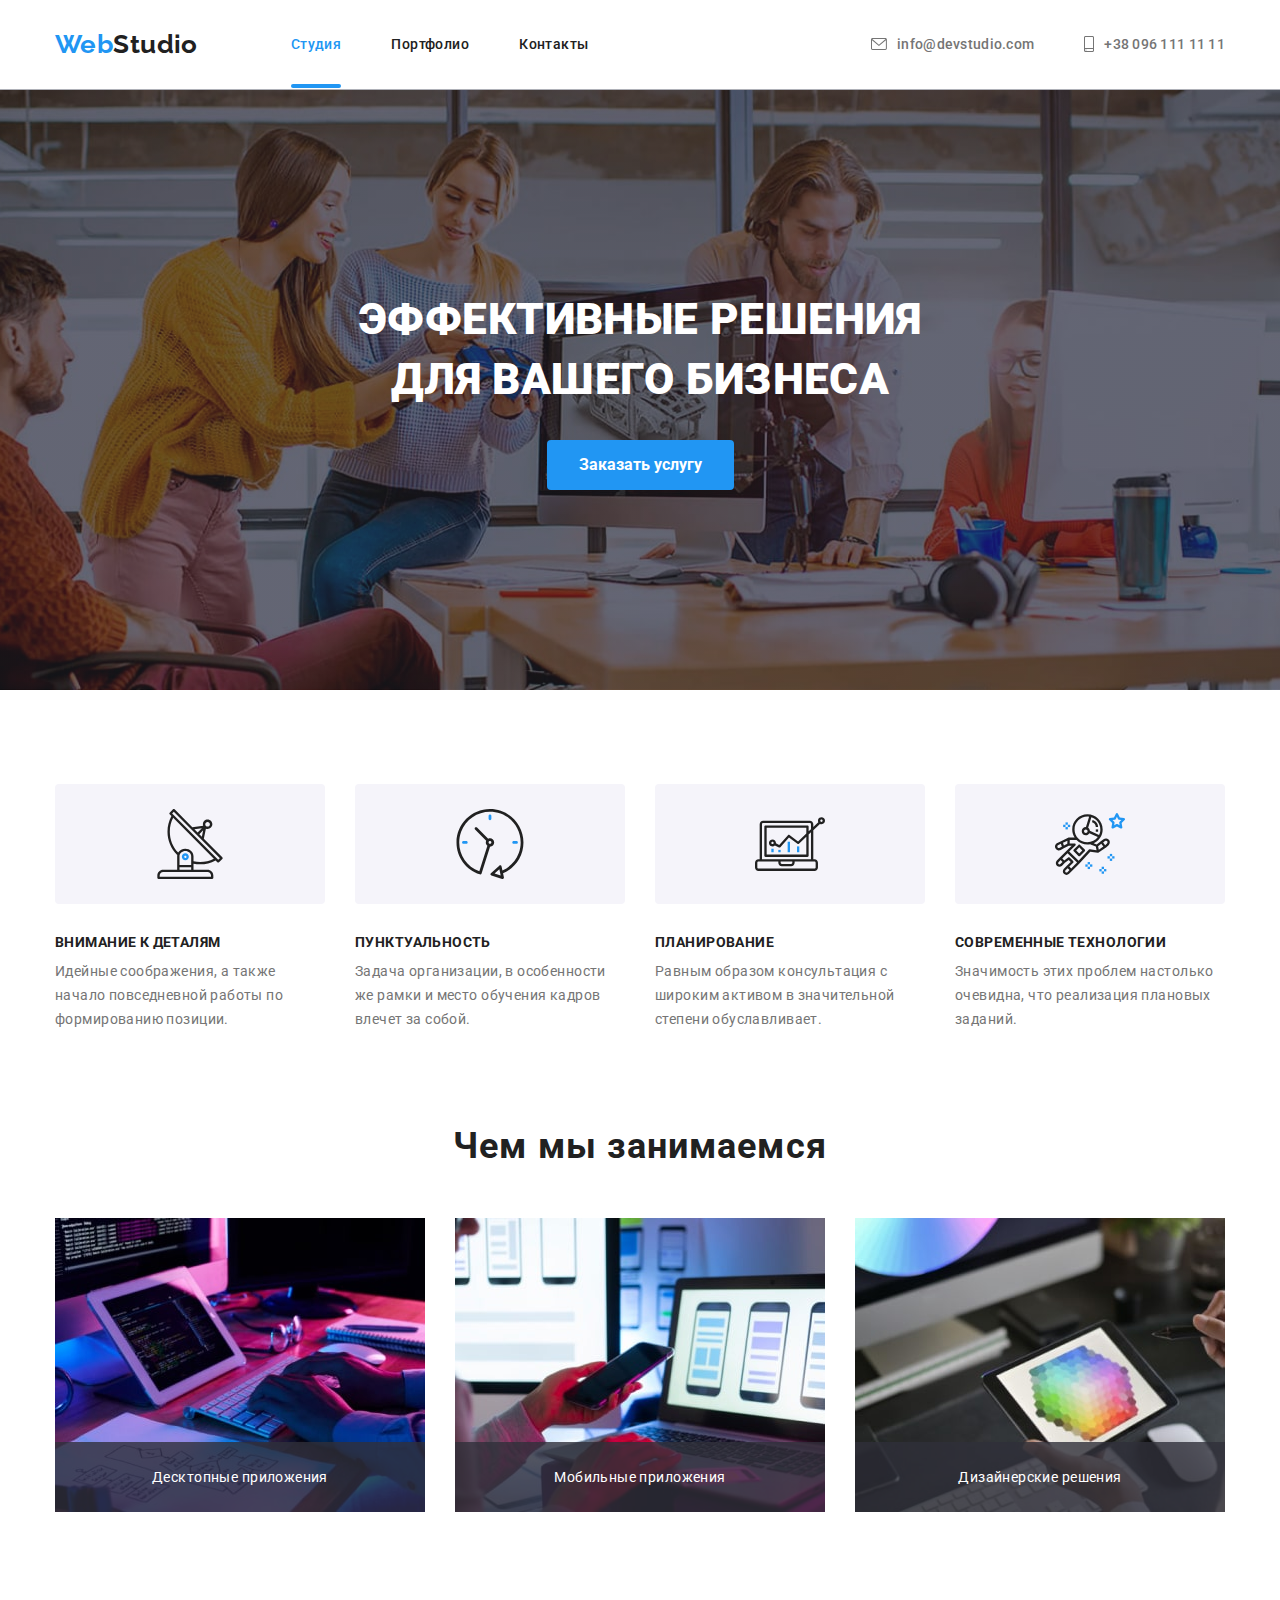
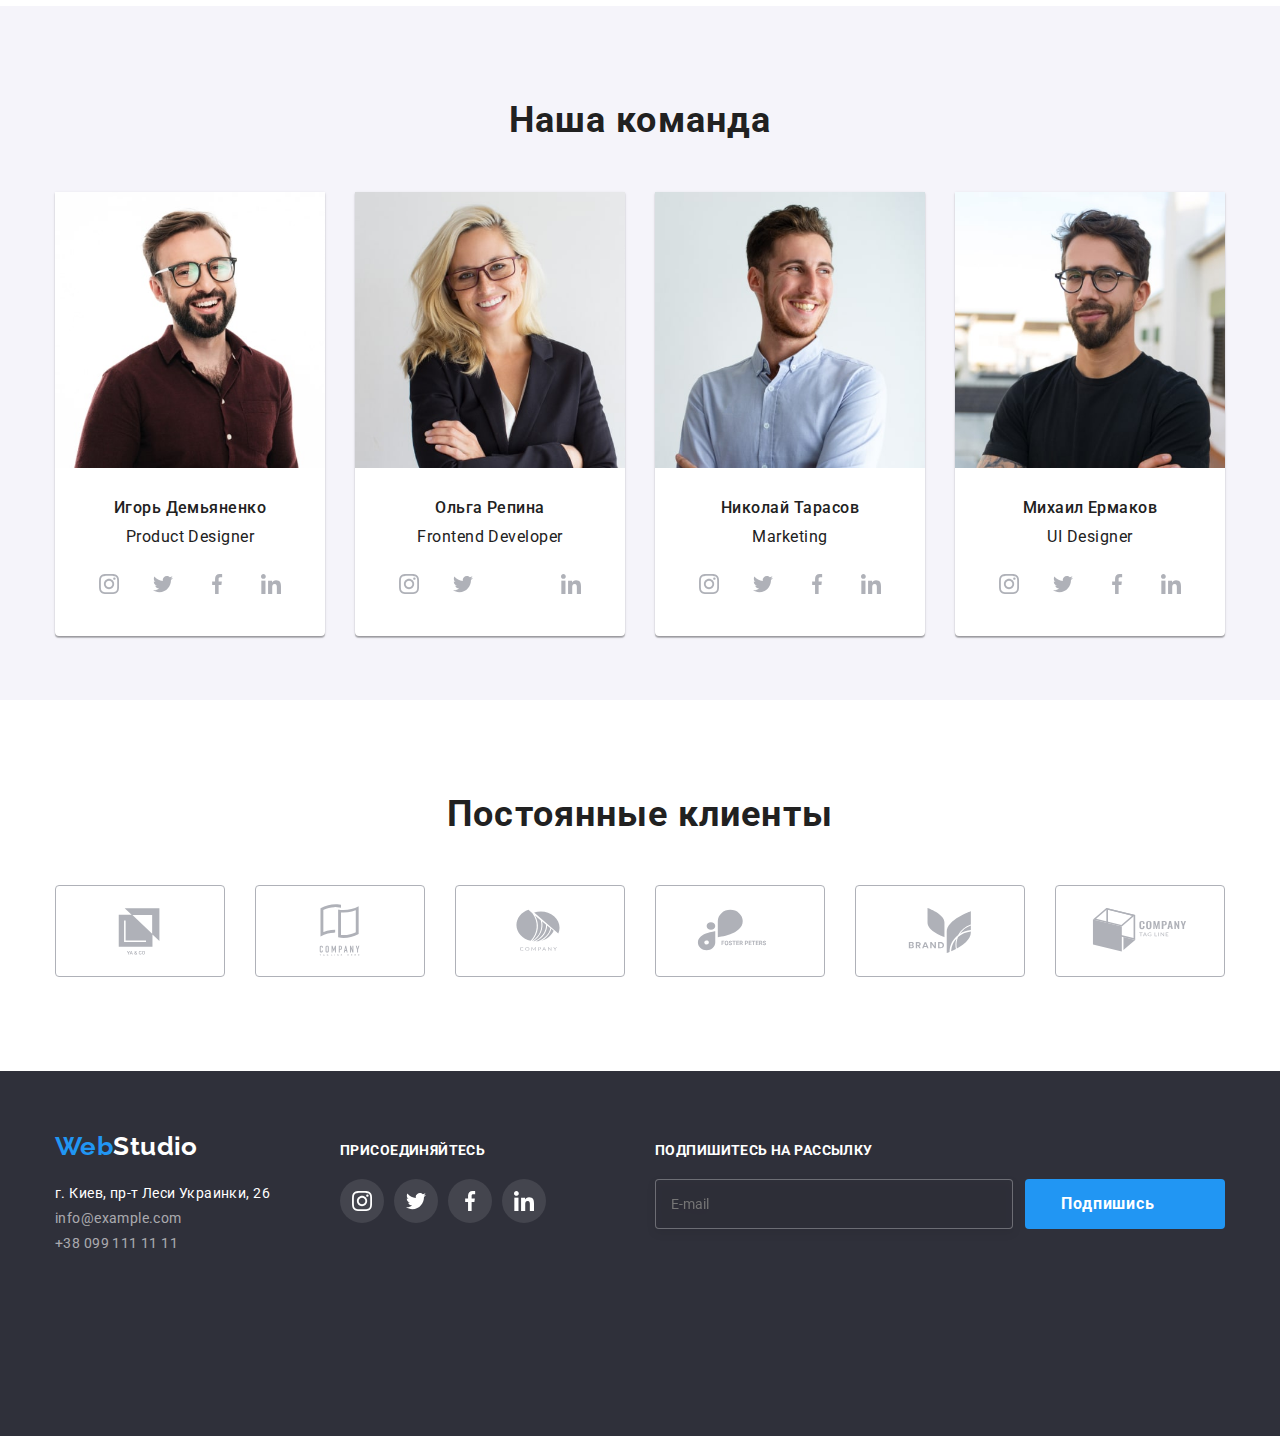
==== commit 81ac4475: "dsds" ====
--- a/index.html
+++ b/index.html
@@ -38,14 +38,14 @@
 				<li class="contact__item">
 					<a class="contact__link" href="mailto:info@devstudio.com">
 						<svg class="contact__icon" width="16px" height="12px">
-							<use href="./images/sprite.svg#icon-envelope"></use>
+							<use href="./images/icons/sprite.svg#icon-mail"></use>
 						</svg>
 						info@devstudio.com</a>
 				</li>
 
 				<li class="contact__item"><a class="contact__link" href="tel:+380961111111">
 						<svg class="contact__icon" width="10px" height="40px">
-							<use href="./images/sprite.svg#icon-smartphone"></use>
+							<use href="./images/icons/sprite.svg#icon-smartphone"></use>
 						</svg>
 						+38 096 111 11 11</a></li>
 			</ul>
@@ -117,7 +117,7 @@
 					<li class="description__item">
 						<div class="description__tool">
 							<svg class="description__icon" width="70px" height="70px">
-								<use href="./images/sprite.svg#icon-antenna"></use>
+								<use href="./images/icons/sprite.svg#icon-antenna"></use>
 							</svg>
 						</div>
 						<h3 class="description__title">Внимание к деталям</h3>
@@ -128,7 +128,7 @@
 					<li class="description__item">
 						<div class="description__tool">
 							<svg class="description__icon" width="70px" height="70px">
-								<use href="./images/sprite.svg#icon-clock"></use>
+								<use href="./images/icons/sprite.svg#icon-clock"></use>
 							</svg>
 						</div>
 						<h3 class="description__title">Пунктуальность</h3>
@@ -139,7 +139,7 @@
 					<li class="description__item">
 						<div class="description__tool">
 							<svg class="description__icon" width="70px" height="70px">
-								<use href="./images/sprite.svg#icon-diagram"></use>
+								<use href="./images/icons/sprite.svg#icon-diagram"></use>
 							</svg>
 						</div>
 						<h3 class="description__title">Планирование</h3>
@@ -150,7 +150,7 @@
 					<li class="description__item">
 						<div class="description__tool">
 							<svg class="description__icon" width="70px" height="70px">
-								<use href="./images/sprite.svg#icon-astronaut"></use>
+								<use href="./images/icons/sprite.svg#icon-astronaut"></use>
 							</svg>
 						</div>
 						<h3 class="description__title">Современные технологии</h3>
@@ -209,28 +209,28 @@
 								<li class="social__item">
 									<a class="social__link" href="">
 										<svg class="social__icon">
-											<use href="./images/sprite.svg#icon-instagram"></use>
-										</svg>
-									</a>
-								</li>
-								<li class="social__item">
-									<a class="social__link" href="">
-										<svg class="social__icon">
-											<use href="./images/sprite.svg#icon-twitter"></use>
-										</svg>
-									</a>
-								</li>
-								<li class="social__item">
-									<a class="social__link" href="">
-										<svg class="social__icon">
-											<use href="./images/sprite.svg#icon-facebook"></use>
-										</svg>
-									</a>
-								</li>
-								<li class="social__item">
-									<a class="social__link" href="">
-										<svg class="social__icon">
-											<use href="./images/sprite.svg#icon-linkedin"></use>
+											<use href="./images/icons/sprite.svg#icon-instagram"></use>
+										</svg>
+									</a>
+								</li>
+								<li class="social__item">
+									<a class="social__link" href="">
+										<svg class="social__icon">
+											<use href="./images/icons/sprite.svg#icon-twitter"></use>
+										</svg>
+									</a>
+								</li>
+								<li class="social__item">
+									<a class="social__link" href="">
+										<svg class="social__icon">
+											<use href="./images/icons/sprite.svg#icon-facebook"></use>
+										</svg>
+									</a>
+								</li>
+								<li class="social__item">
+									<a class="social__link" href="">
+										<svg class="social__icon">
+											<use href="./images/icons/sprite.svg#icon-linkedin"></use>
 										</svg>
 									</a>
 								</li>
@@ -248,28 +248,28 @@
 								<li class="social__item">
 									<a class="social__link" href="">
 										<svg class="social__icon">
-											<use href="./images/sprite.svg#icon-instagram"></use>
-										</svg>
-									</a>
-								</li>
-								<li class="social__item">
-									<a class="social__link" href="">
-										<svg class="social__icon">
-											<use href="./images/sprite.svg#icon-twitter"></use>
-										</svg>
-									</a>
-								</li>
-								<li class="social__item">
-									<a class="social__link" href="">
-										<svg class="social__icon">
-											<use href="./images/sprite.svg#icon-facebook"></use>
-										</svg>
-									</a>
-								</li>
-								<li class="social__item">
-									<a class="social__link" href="">
-										<svg class="social__icon">
-											<use href="./images/sprite.svg#icon-linkedin"></use>
+											<use href="./images/icons/sprite.svg#icon-instagram"></use>
+										</svg>
+									</a>
+								</li>
+								<li class="social__item">
+									<a class="social__link" href="">
+										<svg class="social__icon">
+											<use href="./images/icons/sprite.svg#icon-twitter"></use>
+										</svg>
+									</a>
+								</li>
+								<li class="social__item">
+									<a class="social__link" href="">
+										<svg class="social__icon">
+											<use href="./imagesicons/sprite.svg#icon-facebook"></use>
+										</svg>
+									</a>
+								</li>
+								<li class="social__item">
+									<a class="social__link" href="">
+										<svg class="social__icon">
+											<use href="./images/icons/sprite.svg#icon-linkedin"></use>
 										</svg>
 									</a>
 								</li>
@@ -287,28 +287,28 @@
 								<li class="social__item">
 									<a class="social__link" href="">
 										<svg class="social__icon">
-											<use href="./images/sprite.svg#icon-instagram"></use>
-										</svg>
-									</a>
-								</li>
-								<li class="social__item">
-									<a class="social__link" href="">
-										<svg class="social__icon">
-											<use href="./images/sprite.svg#icon-twitter"></use>
-										</svg>
-									</a>
-								</li>
-								<li class="social__item">
-									<a class="social__link" href="">
-										<svg class="social__icon">
-											<use href="./images/sprite.svg#icon-facebook"></use>
-										</svg>
-									</a>
-								</li>
-								<li class="social__item">
-									<a class="social__link" href="">
-										<svg class="social__icon">
-											<use href="./images/sprite.svg#icon-linkedin"></use>
+											<use href="./images/icons/sprite.svg#icon-instagram"></use>
+										</svg>
+									</a>
+								</li>
+								<li class="social__item">
+									<a class="social__link" href="">
+										<svg class="social__icon">
+											<use href="./images/icons/sprite.svg#icon-twitter"></use>
+										</svg>
+									</a>
+								</li>
+								<li class="social__item">
+									<a class="social__link" href="">
+										<svg class="social__icon">
+											<use href="./images/icons/sprite.svg#icon-facebook"></use>
+										</svg>
+									</a>
+								</li>
+								<li class="social__item">
+									<a class="social__link" href="">
+										<svg class="social__icon">
+											<use href="./images/icons/sprite.svg#icon-linkedin"></use>
 										</svg>
 									</a>
 								</li>
@@ -326,28 +326,28 @@
 								<li class="social__item">
 									<a class="social__link" href="">
 										<svg class="social__icon">
-											<use href="./images/sprite.svg#icon-instagram"></use>
-										</svg>
-									</a>
-								</li>
-								<li class="social__item">
-									<a class="social__link" href="">
-										<svg class="social__icon">
-											<use href="./images/sprite.svg#icon-twitter"></use>
-										</svg>
-									</a>
-								</li>
-								<li class="social__item">
-									<a class="social__link" href="">
-										<svg class="social__icon">
-											<use href="./images/sprite.svg#icon-facebook"></use>
-										</svg>
-									</a>
-								</li>
-								<li class="social__item">
-									<a class="social__link" href="">
-										<svg class="social__icon">
-											<use href="./images/sprite.svg#icon-linkedin"></use>
+											<use href="./images/icons/sprite.svg#icon-instagram"></use>
+										</svg>
+									</a>
+								</li>
+								<li class="social__item">
+									<a class="social__link" href="">
+										<svg class="social__icon">
+											<use href="./images/icons/sprite.svg#icon-twitter"></use>
+										</svg>
+									</a>
+								</li>
+								<li class="social__item">
+									<a class="social__link" href="">
+										<svg class="social__icon">
+											<use href="./images/icons/sprite.svg#icon-facebook"></use>
+										</svg>
+									</a>
+								</li>
+								<li class="social__item">
+									<a class="social__link" href="">
+										<svg class="social__icon">
+											<use href="./images/icons/sprite.svg#icon-linkedin"></use>
 										</svg>
 									</a>
 								</li>
@@ -366,42 +366,42 @@
 					<li class="clients__item">
 						<a class="clients__link" href="#">
 							<svg class="clients__icon">
-								<use href="./images/sprite.svg#icon-client"></use>
+								<use href="./images/icons/sprite.svg#icon-ya-s-co"></use>
 							</svg>
 						</a>
 					</li>
 					<li class="clients__item">
 						<a class="clients__link" href="#">
 							<svg class="clients__icon">
-								<use href="./images/sprite.svg#icon-client1"></use>
+								<use href="./images/icons/sprite.svg#icon-tagline-here"></use>
 							</svg>
 						</a>
 					</li>
 					<li class="clients__item">
 						<a class="clients__link" href="#">
 							<svg class="clients__icon">
-								<use class="use" href="./images/sprite.svg#icon-client2"></use>
+								<use class="use" href="./images/icons/sprite.svg#icon-company"></use>
 							</svg>
 						</a>
 					</li>
 					<li class="clients__item">
 						<a class="clients__link" href="#">
 							<svg class="clients__icon">
-								<use href="./images/sprite.svg#icon-client3"></use>
+								<use href="./images/icons/sprite.svg#icon-fosterpeters"></use>
 							</svg>
 						</a>
 					</li>
 					<li class="clients__item">
 						<a class="clients__link" href="#">
 							<svg class="clients__icon">
-								<use href="./images/sprite.svg#icon-client4"></use>
+								<use href="./images/icons/sprite.svg#icon-brand"></use>
 							</svg>
 						</a>
 					</li>
 					<li class="clients__item">
 						<a class="clients__link" href="#">
 							<svg class="clients__icon">
-								<use href="./images/sprite.svg#icon-client5"></use>
+								<use href="./images/icons/sprite.svg#icon-tagline"></use>
 							</svg>
 						</a>
 					</li>
@@ -433,28 +433,28 @@
 						<li class="footer-icon__item">
 							<a class="footer-icon__link" href="">
 								<svg class="footer-icon__svg">
-									<use href="./images/sprite.svg#icon-instagram"></use>
+									<use href="./images/icons/sprite.svg#icon-instagram"></use>
 								</svg>
 							</a>
 						</li>
 						<li class="footer-icon__item">
 							<a class="footer-icon__link" href="">
 								<svg class="footer-icon__svg">
-									<use href="./images/sprite.svg#icon-twitter"></use>
+									<use href="./images/icons/sprite.svg#icon-twitter"></use>
 								</svg>
 							</a>
 						</li>
 						<li class="footer-icon__item">
 							<a class="footer-icon__link" href="">
 								<svg class="footer-icon__svg">
-									<use href="./images/sprite.svg#icon-facebook"></use>
+									<use href="./images/icons/sprite.svg#icon-facebook"></use>
 								</svg>
 							</a>
 						</li>
 						<li class="footer-icon__item">
 							<a class="footer-icon__link" href="">
 								<svg class="footer-icon__svg">
-									<use href="./images/sprite.svg#icon-linkedin"></use>
+									<use href="./images/icons/sprite.svg#icon-linkedin"></use>
 								</svg>
 							</a>
 						</li>
@@ -468,7 +468,7 @@
 					<input class="footer-form__mail" type="email" name="email" placeholder="E-mail" required>
 					<button type="submit" class="footer-form__button">Подпишись
 						<svg class="footer-form__svg" width="24" height="24">
-							<use href="./images/sprite.svg#icon-send"></use>
+							<use href="./images/icons/sprite.svg#icon-telega"></use>
 						</svg>
 					</button>
 				</div>
@@ -478,9 +478,9 @@
 	<div class="back-drop is-hidden" data-modal>
 		<div class="modal-section">
 			<button class="modal-section__close" data-modal-close>
-				<svg width="18" height="18">
-					<use href="./images/sprite.svg#icon-close-black"></use>
-				</svg>
+					<svg width="11" height="11" viewBox="0 0 11 11" xmlns="http://www.w3.org/2000/svg">
+            <path d="M11 1.10786L9.89214 0L5.5 4.39214L1.10786 0L0 1.10786L4.39214 5.5L0 9.89214L1.10786 11L5.5 6.60786L9.89214 11L11 9.89214L6.60786 5.5L11 1.10786Z" />
+               </svg>
 			</button>
 			<form action="№" class="modal-form">
 
@@ -490,7 +490,7 @@
 					<div class="modal-form__item">
 						<input class="modal-form__input" type="text" name="user-name" id="name" required>
 						<svg class="modal-form__svg" width="18" height="18">
-							<use href="./images/sprite.svg#icon-person"></use>
+							<use href="./images/icons/sprite.svg#icon-human"></use>
 						</svg>
 					</div>
 				</label>
@@ -499,7 +499,7 @@
 					<div class="modal-form__item">
 						<input class="modal-form__input" type="tel" name="user-tel" id="tel" required>
 						<svg class="modal-form__svg" width="18" height="18">
-							<use href="./images/sprite.svg#icon-phone"></use>
+							<use href="./images/icons/sprite.svg#icon-telephone"></use>
 						</svg>
 					</div>
 				</label>
@@ -508,7 +508,7 @@
 					<div class="modal-form__item">
 						<input class="modal-form__input" type="email" name="user-email" id="email" required>
 						<svg class="modal-form__svg" width="18" height="18">
-							<use href="./images/sprite.svg#icon-email"></use>
+							<use href="./images/icons/sprite.svg#icon-little-mail"></use>
 						</svg>
 					</div>
 				</label>
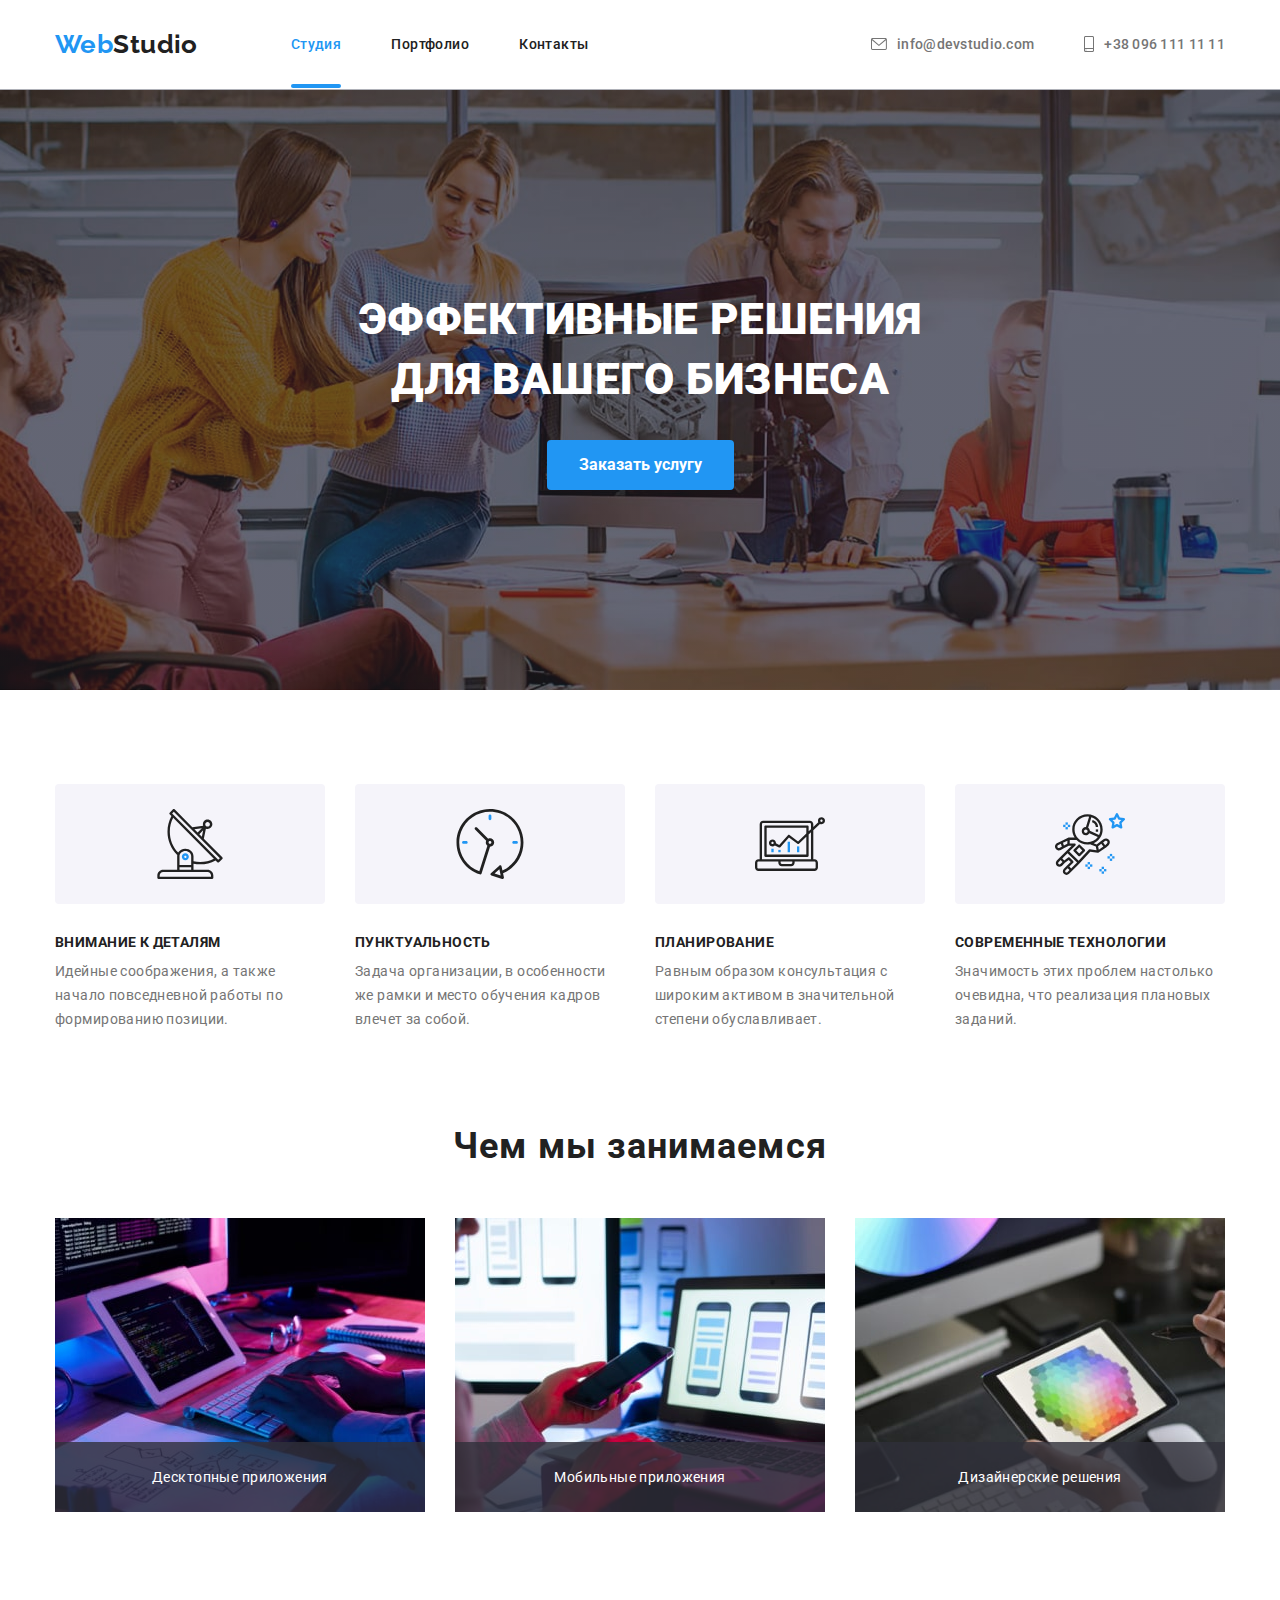
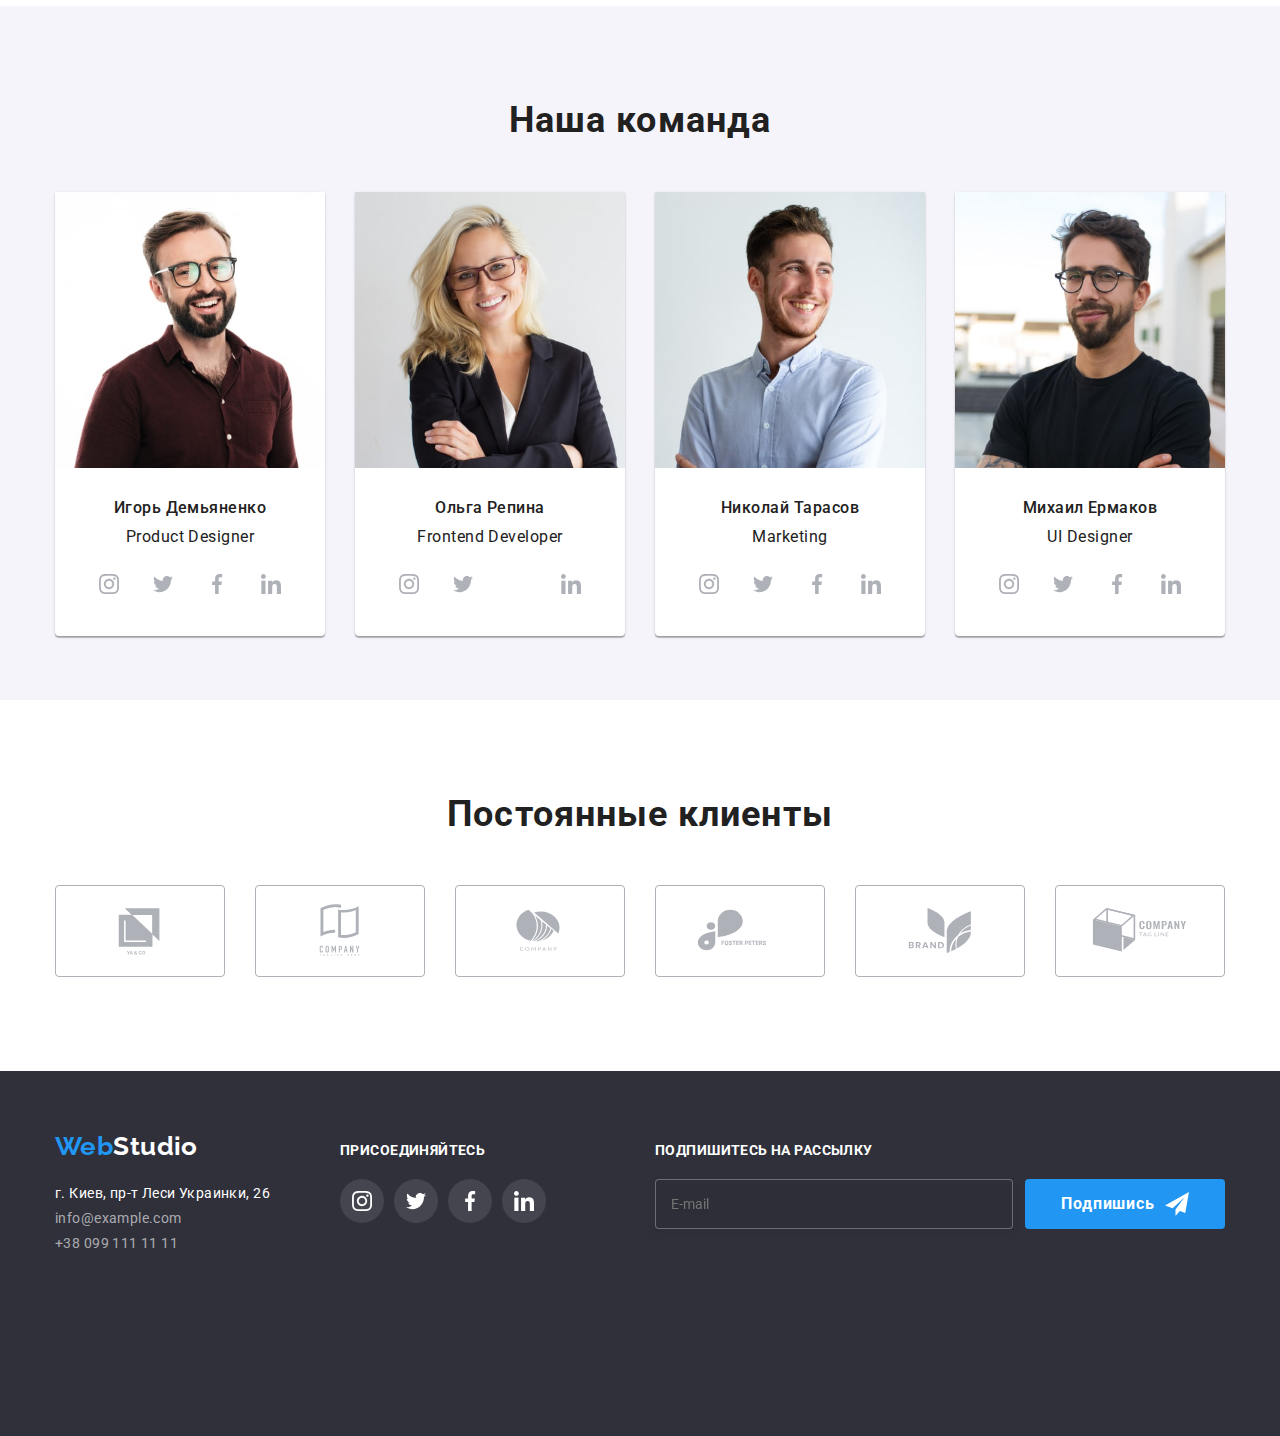
==== commit 7d8482dd: "rrr" ====
--- a/index.html
+++ b/index.html
@@ -15,7 +15,7 @@
 </head>
 
 <body>
-	<!--Шапкаа-->
+	
 	<header class="header">
 		<div class="container header__container">
 			<nav class="nav">
@@ -30,7 +30,7 @@
 
 			<button data-menu-open type="button" class="menu-open">
 				<svg class="menu-icon" width="24px" height="16px">
-					<use href="./images/sprite.svg#icon-menu_open"></use>
+					<use href="./images/icons/sprite.svg#icon-menu_open"></use>
 				</svg>
 			</button>
 
@@ -54,7 +54,7 @@
 				<div class="container mob-menu__container">
 					<button data-menu-close type="button" class="mob-menu__close">
 						<svg class="" width="19px" height="19px">
-							<use href="./images/sprite.svg#icon-close_menu"></use>
+							<use href="./images/icons/sprite.svg#icon-close_menu"></use>
 						</svg>
 					</button>
 					<ul class="mob-menu__nav-list">
@@ -101,7 +101,7 @@
 		</div>
 	</header>
 	<main>
-		<!--Эффективные решения для вашего бизнеса-->
+		
 		<section class="hero">
 			<div class="container">
 				<h1 class="hero__title">ЭФФЕКТИВНЫЕ РЕШЕНИЯ <br /> ДЛЯ ВАШЕГО БИЗНЕСА</h1>
@@ -162,7 +162,7 @@
 			</div>
 		</section>
 
-		<!--Чем мы занимаемся-->
+	
 		<section class="work">
 			<div class="container">
 				<h2 class="title">Чем мы занимаемся</h2>
@@ -194,7 +194,7 @@
 			</div>
 		</section>
 
-		<!--Наша команда-->
+	
 		<section class="team">
 			<div class="container">
 				<h2 class="title">Наша команда</h2>
@@ -358,7 +358,6 @@
 			</div>
 		</section>
 
-		<!-- Постоянные клиенты -->
 		<section class="clients">
 			<div class="container">
 				<h2 class="title">Постоянные клиенты</h2>
@@ -410,7 +409,6 @@
 		</section>
 	</main>
 
-	<!--Данные-->
 	<footer class="footer">
 		<div class="container footer-container">
 
@@ -467,8 +465,8 @@
 				<div class="footer-form__list">
 					<input class="footer-form__mail" type="email" name="email" placeholder="E-mail" required>
 					<button type="submit" class="footer-form__button">Подпишись
-						<svg class="footer-form__svg" width="24" height="24">
-							<use href="./images/icons/sprite.svg#icon-telega"></use>
+						<svg class="footer-form__svg" width="24" height="24" viewBox="0 0 24 24" fill="none" xmlns="http://www.w3.org/2000/svg">
+                <path d="M24 0L0 13.5L7.66994 16.3407L19.5 5.25002L10.5017 17.3896L10.509 17.3923L10.5 17.3896V24.0001L14.8013 18.982L20.2501 21.0001L24 0Z" fill="white"/>
 						</svg>
 					</button>
 				</div>
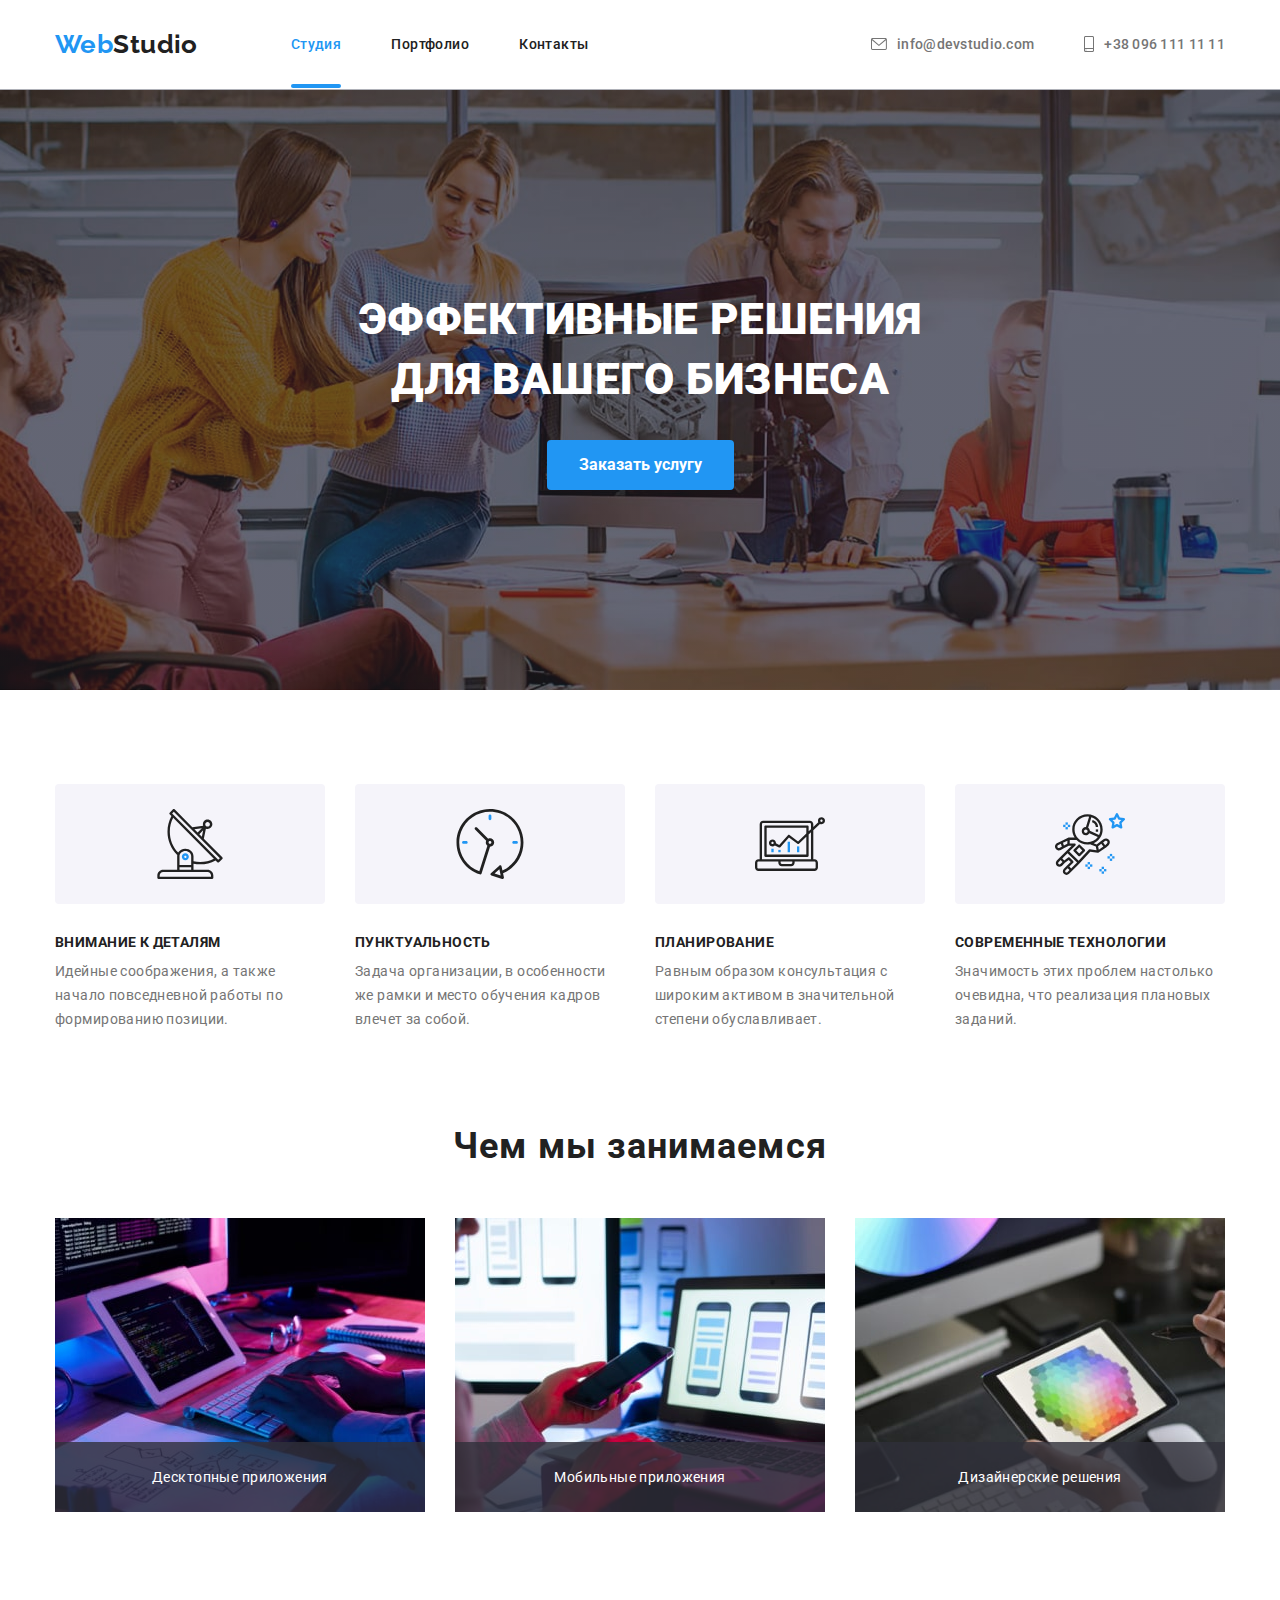
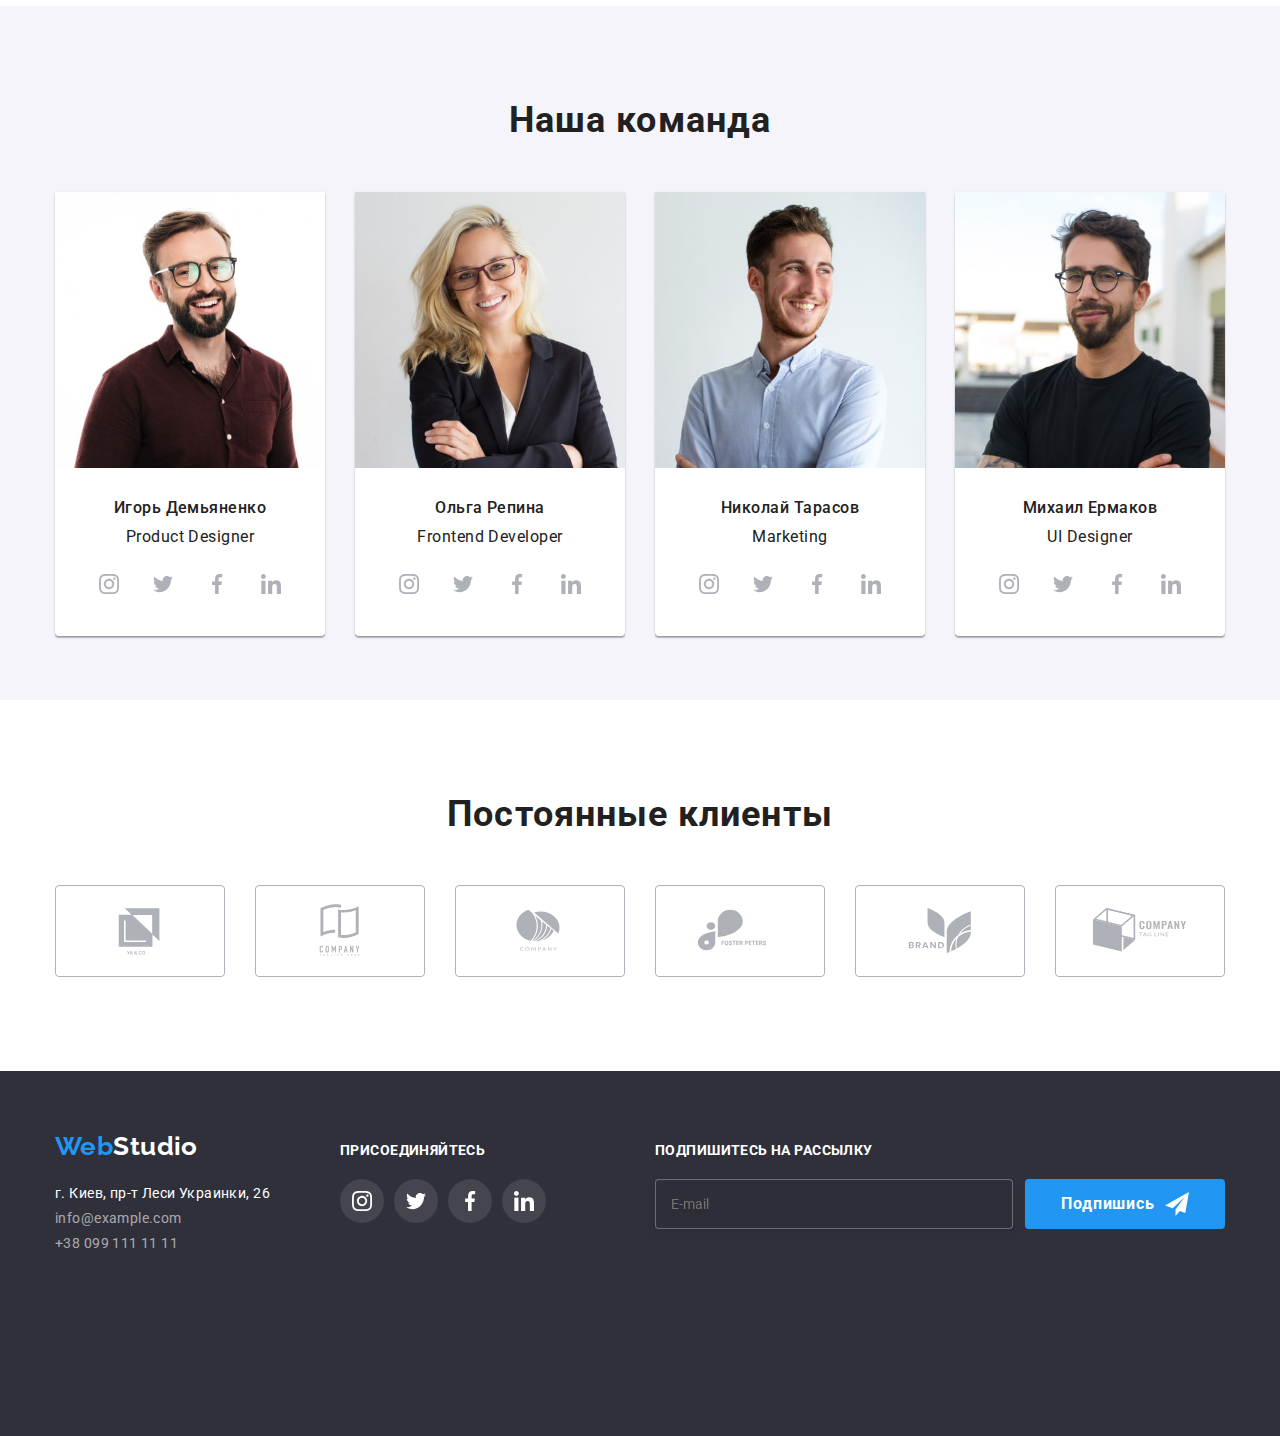
==== commit cc4d8a34: "sasa" ====
--- a/index.html
+++ b/index.html
@@ -262,7 +262,7 @@
 								<li class="social__item">
 									<a class="social__link" href="">
 										<svg class="social__icon">
-											<use href="./imagesicons/sprite.svg#icon-facebook"></use>
+											<use href="./images/icons/sprite.svg#icon-facebook"></use>
 										</svg>
 									</a>
 								</li>
--- a/css/main.min.css
+++ b/css/main.min.css
@@ -1,2 +1,2 @@
-:root{--color-grey: rgba(117, 117, 117, 1);--black-color: rgba(33, 33, 33, 1);--blue-color: rgba(33, 150, 243, 1);--color-white: rgb(255, 255, 255, 1);--background-section: rgb(47, 48, 58);--background-ourTeam: rgb(245, 244, 250, 1);--background-color-button: rgb(33, 150, 243);--footer-contact-color: rgba(255, 255, 255, 0.6);--background-color-filter: rgba(245, 244, 250, 1);--background-color-header: rgba(255, 255, 255, 1);--card-set-gap: 30px;--background-Hero: rgba(47, 48, 58, 0.4);--background-footer-icons: rgba(255, 255, 255, 0.1);--color-icons: rgb(175, 177, 184, 1);--cubic-bezier: cubic-bezier(0.4, 0, 0.2, 1);--border--cards: rgb(238, 238, 238)}.section{padding-top:60px;padding-bottom:60px}@media screen and (min-width: 1200px){.section{padding-top:94px;padding-bottom:94px}}*{text-decoration:none;list-style-type:none;-webkit-box-sizing:border-box;box-sizing:border-box;margin:0;padding:0}body{font-family:"Roboto", sans-serif;color:var(--black-color)}.titleNone{display:none}img{display:block;max-width:100%;height:auto}body{background-color:#ffffff;color:#212121;font-family:Roboto, sans-serif;font-weight:400;font-size:14px;letter-spacing:0.03em;overflow-x:hidden}.container{width:100%;margin:0 auto;padding-left:15px;padding-right:15px}@media screen and (min-width: 480px) and (max-width: 767px){.container{max-width:480px}}@media screen and (min-width: 768px) and (max-width: 1199px){.container{max-width:768px}}@media screen and (min-width: 1200px){.container{max-width:1200px}}.title{font-weight:bold;font-size:28px;line-height:1.166;text-align:center;letter-spacing:0.03em;margin-bottom:50px}@media screen and (min-width: 1200px){.title{font-size:36px}}.header{padding-top:24px;padding-bottom:25px;-webkit-box-align:center;-ms-flex-align:center;align-items:center;background:var(--background-color-header)}@media screen and (max-width: 767px){.header{height:60px}}.header__container{display:-webkit-box;display:-ms-flexbox;display:flex}.header{border-bottom:1px solid var(--color-icons)}.hero{text-align:center;background:var(--background-section);padding-top:118px;padding-bottom:118px;max-width:1600px;margin-right:auto;margin-left:auto;background-size:cover;background-position:center;background-repeat:no-repeat}@media screen and (max-width: 767px){.hero{max-width:480px;background-image:-webkit-gradient(linear, left top, right top, from(var(--background-Hero)), to(var(--background-Hero))),url(./../images/mobile/mob-hero.jpg);background-image:linear-gradient(to right, var(--background-Hero), var(--background-Hero)),url(./../images/mobile/mob-hero.jpg)}}@media screen and (max-width: 767px) and (min-device-pixel-ratio: 2), screen and (max-width: 767px) and (-webkit-min-device-pixel-ratio: 2), screen and (max-width: 767px) and (min-resolution: 192dpi), screen and (max-width: 767px) and (min-resolution: 2dppx){.hero{background-image:-webkit-gradient(linear, left top, right top, from(var(--background-Hero)), to(var(--background-Hero))),url(./../images/mobile/mob-hero2x.jpg);background-image:linear-gradient(to right, var(--background-Hero), var(--background-Hero)),url(./../images/mobile/mob-hero2x.jpg)}}@media screen and (min-width: 768px){.hero{background-image:-webkit-gradient(linear, left top, right top, from(var(--background-Hero)), to(var(--background-Hero))),url(./../images/tablet/tab-hero.jpg);background-image:linear-gradient(to right, var(--background-Hero), var(--background-Hero)),url(./../images/tablet/tab-hero.jpg)}}@media screen and (min-width: 768px) and (min-device-pixel-ratio: 2), screen and (min-width: 768px) and (-webkit-min-device-pixel-ratio: 2), screen and (min-width: 768px) and (min-resolution: 192dpi), screen and (min-width: 768px) and (min-resolution: 2dppx){.hero{background-image:-webkit-gradient(linear, left top, right top, from(var(--background-Hero)), to(var(--background-Hero))),url(./../images/tablet/tab-hero2x.jpg);background-image:linear-gradient(to right, var(--background-Hero), var(--background-Hero)),url(./../images/tablet/tab-hero2x.jpg)}}@media screen and (min-width: 1200px){.hero{background-image:-webkit-gradient(linear, left top, right top, from(var(--background-Hero)), to(var(--background-Hero))),url(./../images/desktop/desktop-hero.jpg);background-image:linear-gradient(to right, var(--background-Hero), var(--background-Hero)),url(./../images/desktop/desktop-hero.jpg)}}@media screen and (min-width: 1200px) and (min-device-pixel-ratio: 2), screen and (min-width: 1200px) and (-webkit-min-device-pixel-ratio: 2), screen and (min-width: 1200px) and (min-resolution: 192dpi), screen and (min-width: 1200px) and (min-resolution: 2dppx){.hero{background-image:-webkit-gradient(linear, left top, right top, from(var(--background-Hero)), to(var(--background-Hero))),url(./../images/desktop/desktop-hero2x.jpg);background-image:linear-gradient(to right, var(--background-Hero), var(--background-Hero)),url(./../images/desktop/desktop-hero2x.jpg)}}@media screen and (min-width: 1200px){.hero{padding-top:200px;padding-bottom:200px;max-width:1600px}}.hero__title{color:var(--color-white);font-style:normal;font-weight:900;font-size:26px;line-height:1.363;margin-bottom:30px;text-align:center}@media screen and (min-width: 1200px){.hero__title{font-size:44px;line-height:1.36}}.hero__button{display:inline-block;font-family:inherit;background-color:var(--background-color-button);color:var(--color-white);border:none;font-weight:bold;font-size:16px;line-height:1.875;-webkit-box-align:center;-ms-flex-align:center;align-items:center;cursor:pointer;padding:10px 32px;border-radius:4px}.hero__button:hover,.hero__button:focus{color:var(--color-white)}.description{padding-top:60px}@media screen and (min-width: 1200px){.description{padding-top:94px}}.description__list{margin-top:-30px}@media screen and (min-width: 768px){.description__list{display:-webkit-box;display:-ms-flexbox;display:flex;-ms-flex-wrap:wrap;flex-wrap:wrap;margin-left:-30px}}.description__tool{display:-webkit-box;display:-ms-flexbox;display:flex;width:100%;height:120px;-webkit-box-pack:center;-ms-flex-pack:center;justify-content:center;-webkit-box-align:center;-ms-flex-align:center;align-items:center;background-color:var(--background-color-filter);border-radius:4px;margin-bottom:30px}.description__item{width:100%;margin-top:30px}@media screen and (min-width: 768px){.description__item{-ms-flex-preferred-size:calc((100% - 60px) / 2);flex-basis:calc((100% - 60px) / 2);margin-left:30px}}@media screen and (min-width: 1200px){.description__item{-ms-flex-preferred-size:calc((100% - 120px) / 4);flex-basis:calc((100% - 120px) / 4)}}.description__title{font-weight:bold;font-size:14px;line-height:1.142;letter-spacing:0.03em;text-transform:uppercase;margin-bottom:10px;text-align:center}@media screen and (min-width: 768px){.description__title{text-align:left}}.description__text{-webkit-box-align:center;-ms-flex-align:center;align-items:center;font-weight:normal;font-size:14px;line-height:1.714;letter-spacing:0.03em;color:var(--color-grey)}.work{padding-top:0}@media screen and (max-width: 1199px){.work{display:none}}.work{padding-top:94px;padding-bottom:94px}.work__list{display:-webkit-box;display:-ms-flexbox;display:flex;-webkit-box-pack:center;-ms-flex-pack:center;justify-content:center}.work__item{position:relative}.work__item:not(:last-child){display:-webkit-box;display:-ms-flexbox;display:flex;margin-right:30px}.work__overlay{display:-webkit-box;display:-ms-flexbox;display:flex;-webkit-box-pack:center;-ms-flex-pack:center;justify-content:center;-webkit-box-align:center;-ms-flex-align:center;align-items:center;background:rgba(47,48,58,0.8);height:70px;width:370px;position:absolute;color:var(--color-white);bottom:0;width:370px}.team__list{text-align:center;margin-bottom:-30px}@media screen and (min-width: 768px){.team__list{display:-webkit-box;display:-ms-flexbox;display:flex;-ms-flex-wrap:wrap;flex-wrap:wrap;margin-left:-30px;margin-top:-30px}}.team__item{background-color:var(--color-white);-webkit-box-shadow:0px 1px 3px rgba(0,0,0,0.12),0px 1px 1px rgba(0,0,0,0.14),0px 2px 1px rgba(0,0,0,0.2);box-shadow:0px 1px 3px rgba(0,0,0,0.12),0px 1px 1px rgba(0,0,0,0.14),0px 2px 1px rgba(0,0,0,0.2);border-radius:0px 0px 4px 4px}@media screen and (min-width: 768px){.team__item{-ms-flex-preferred-size:calc((100% - 60px) / 2);flex-basis:calc((100% - 60px) / 2);margin-top:30px;margin-left:30px}}@media screen and (min-width: 1200px){.team__item{-ms-flex-preferred-size:calc((100% - 120px) / 4);flex-basis:calc((100% - 120px) / 4)}}.team{padding-top:60px;padding-bottom:60px;background:var(--background-ourTeam)}@media screen and (min-width: 1200px){.team{padding-top:94px;padding-bottom:94px}}.team__box{padding-top:30px;padding-right:32px;padding-bottom:24px;padding-left:32px}@media screen and (min-width: 1200px){.team__box{padding-bottom:30px}}.team__name{font-weight:500;font-size:16px;line-height:1.187;text-align:center;letter-spacing:0.03em;margin-bottom:10px}.team__work{font-weight:normal;font-size:16px;line-height:1.187;text-align:center;letter-spacing:0.03em;margin-bottom:16px}.clients{padding-top:94px;padding-bottom:94px}.clients__list{display:-webkit-box;display:-ms-flexbox;display:flex;-ms-flex-wrap:wrap;flex-wrap:wrap;margin-left:-30px;margin-top:-30px}@media screen and (min-width: 1200px){.clients__list{-ms-flex-wrap:nowrap;flex-wrap:nowrap}}.clients__item{-ms-flex-preferred-size:calc((100% - 60px) / 2);flex-basis:calc((100% - 60px) / 2);margin-left:30px;margin-top:30px}@media screen and (min-width: 768px) and (max-width: 1199px){.clients__item{-ms-flex-preferred-size:calc((100% - 90px) / 3);flex-basis:calc((100% - 90px) / 3)}}.clients__link{border:1px solid #afb1b8;fill:var(--color-icons);display:-webkit-box;display:-ms-flexbox;display:flex;height:92px;border-radius:4px;-webkit-box-pack:center;-ms-flex-pack:center;justify-content:center;-webkit-box-align:center;-ms-flex-align:center;align-items:center;-webkit-transition:fill 250ms var(--cubic-bezier),border 250ms var(--cubic-bezier);transition:fill 250ms var(--cubic-bezier),border 250ms var(--cubic-bezier)}.clients__link:focus,.clients__link:hover{fill:var(--blue-color);border-color:var(--blue-color)}.clients__icon{display:-webkit-box;display:-ms-flexbox;display:flex;-webkit-box-align:center;-ms-flex-align:center;align-items:center;-webkit-box-pack:center;-ms-flex-pack:center;justify-content:center;width:106px;height:60px;background-color:var(--color-white)}.clients__icon:focus,.clients__icon:hover{fill:var(--blue-color);border-color:var(--blue-color)}.footer{padding-top:60px;padding-bottom:60px;background-color:var(--background-section)}.footer-address__white{color:var(--color-white)}.footer__box{margin-bottom:60px;text-align:left;font-style:normal;font-weight:normal;font-size:14px;line-height:1.714;letter-spacing:0.03em;color:var(--color-white)}.footer-container{text-align:center}@media screen and (min-width: 1200px){.footer-container{display:-webkit-box;display:-ms-flexbox;display:flex}}@media screen and (min-width: 1200px){.footer-container{display:-webkit-box;display:-ms-flexbox;display:flex;-webkit-box-align:baseline;-ms-flex-align:baseline;align-items:baseline;text-align:left}}.footer__tablet{margin-bottom:60px}@media screen and (min-width: 768px){.footer__tablet{display:-webkit-box;display:-ms-flexbox;display:flex;-ms-flex-pack:distribute;justify-content:space-around;-webkit-box-align:baseline;-ms-flex-align:baseline;align-items:baseline}}.portfolio{padding-top:94px;padding-bottom:94px}.portfolio-cards{margin-bottom:-30px}@media screen and (min-width: 768px){.portfolio-cards{display:-webkit-box;display:-ms-flexbox;display:flex;-ms-flex-wrap:wrap;flex-wrap:wrap;margin-top:30px;margin-left:-30px}}.portfolio-cards__list{width:100%}.portfolio-cards__list:not(:last-child){margin-bottom:30px}@media screen and (min-width: 768px){.portfolio-cards__list{-ms-flex-preferred-size:calc((100% - 60px) / 2);flex-basis:calc((100% - 60px) / 2);margin-left:30px}}@media screen and (min-width: 1200px){.portfolio-cards__list{-ms-flex-preferred-size:calc((100% - 90px) / 3);flex-basis:calc((100% - 90px) / 3)}}.portfolio-cards__link{display:-webkit-box;display:-ms-flexbox;display:flex;-webkit-box-orient:vertical;-webkit-box-direction:normal;-ms-flex-direction:column;flex-direction:column;height:100%;-webkit-transition:-webkit-box-shadow 250ms cubic-bezier(0.4, 0, 0.2, 1);transition:-webkit-box-shadow 250ms cubic-bezier(0.4, 0, 0.2, 1);transition:box-shadow 250ms cubic-bezier(0.4, 0, 0.2, 1);transition:box-shadow 250ms cubic-bezier(0.4, 0, 0.2, 1), -webkit-box-shadow 250ms cubic-bezier(0.4, 0, 0.2, 1)}.portfolio-cards__link:hover,.portfolio-cards__link:focus{-webkit-box-shadow:0px 1px 1px rgba(0,0,0,0.12),0px 4px 4px rgba(0,0,0,0.06),1px 4px 6px rgba(0,0,0,0.16);box-shadow:0px 1px 1px rgba(0,0,0,0.12),0px 4px 4px rgba(0,0,0,0.06),1px 4px 6px rgba(0,0,0,0.16)}.portfolio-cards__thumb{position:relative;overflow:hidden}.portfolio-overlay__text{position:absolute;width:100%;height:100%;font-size:14px;line-height:1.56;display:-webkit-box;display:-ms-flexbox;display:flex;-webkit-box-pack:center;-ms-flex-pack:center;justify-content:center;-webkit-box-align:center;-ms-flex-align:center;align-items:center;margin:0;padding-left:24px;padding-right:24px;color:var(--color-white);background-color:rgba(33,150,243,0.9);-webkit-transform:translateY(100%);transform:translateY(100%);-webkit-transition:-webkit-transform 250ms cubic-bezier(0.4, 0, 0.2, 1);transition:-webkit-transform 250ms cubic-bezier(0.4, 0, 0.2, 1);transition:transform 250ms cubic-bezier(0.4, 0, 0.2, 1);transition:transform 250ms cubic-bezier(0.4, 0, 0.2, 1), -webkit-transform 250ms cubic-bezier(0.4, 0, 0.2, 1)}.portfolio-cards__link:hover .portfolio-overlay__text,.portfolio-cards__link:focus .portfolio-overlay__text{-webkit-transform:translateY(0);transform:translateY(0)}@media screen and (min-width: 480px){.portfolio-overlay__text{font-size:18px}}.portfolio-name{-webkit-box-flex:1;-ms-flex-positive:1;flex-grow:1;padding:20px 24px;border-bottom:1px solid var(--border--cards);border-left:1px solid var(--border--cards);border-right:1px solid var(--border--cards)}.portfolio-name__title{font-weight:700;font-size:18px;line-height:2;letter-spacing:0.06em;margin-bottom:4px;color:var(--black-color)}.portfolio-name__text{color:var(--color-grey);font-size:16px;line-height:1.88}.navigation__logo{display:block;color:var(--black-color);font-family:Raleway;font-weight:bold;font-size:26px;line-height:1.192}.navigation__web{color:var(--blue-color)}.footer__logo{display:block;color:var(--black-color);font-family:Raleway;font-weight:bold;font-size:26px;line-height:1.192;margin-bottom:20px}@media screen and (max-width: 767px){.footer__logo{text-align:center}}.nav{display:-webkit-box;display:-ms-flexbox;display:flex}.nav .nav-list__link--studio.current{color:var(--blue-color)}@media screen and (min-width: 767px){.nav{display:-webkit-box;display:-ms-flexbox;display:flex;-webkit-box-align:center;-ms-flex-align:center;align-items:center}}.nav-list{display:-webkit-box;display:-ms-flexbox;display:flex;-webkit-box-align:center;-ms-flex-align:center;align-items:center;margin-left:93px}.nav-list>.nav-list__item:not(:last-child){margin-right:50px}@media screen and (max-width: 767px){.nav-list{display:none}}@media screen and (min-width: 768px) and (max-width: 1199px){.nav-list{margin-left:88px}}@media screen and (min-width: 1200px){.nav-list{margin-left:93px}}.nav-list__item{display:block}.nav-list__link--studio{position:relative;text-decoration:none;color:var(--black-color);font-weight:500;font-size:14px;line-height:1.142;-webkit-transition:color 250ms var(--cubic-bezier);transition:color 250ms var(--cubic-bezier)}.nav-list__link--studio.current::after{margin-top:32px;display:block;content:"";position:absolute;width:100%;height:4px;background:#2196f3;border-radius:2px}.nav-list__link--studio:hover,.nav-list__link--studio:focus{color:var(--blue-color)}.contact__list>.contact__item:not(:last-child){margin-right:50px}.nav-list__link--portfolio.current::after{margin-top:32px;display:block;content:"";position:absolute;width:100%;height:4px;background:#2196f3;border-radius:2px}.nav .nav-list__link--portfolio.current{color:var(--blue-color)}.nav-list__link--portfolio{color:var(--black-color);font-weight:500;font-size:14px;line-height:1.142;position:relative;-webkit-transition:color 250ms var(--cubic-bezier);transition:color 250ms var(--cubic-bezier)}.nav-list__link--portfolio:hover,.nav-list__link--portfolio:focus{color:var(--blue-color)}.contact__list{display:-webkit-box;display:-ms-flexbox;display:flex;margin-left:auto}@media screen and (max-width: 767px){.contact__list{display:none}}@media screen and (min-width: 768px) and (max-width: 1199px){.contact__list{-webkit-box-orient:vertical;-webkit-box-direction:normal;-ms-flex-direction:column;flex-direction:column;margin-left:30px}}@media screen and (min-width: 1200px){.contact__list{-webkit-box-align:center;-ms-flex-align:center;align-items:center}}.nav-list__link--contact{color:var(--black-color);font-weight:500;font-size:14px;line-height:1.142}.contact__icon{fill:currentColor;margin-right:10px}.contact__link{display:-webkit-box;display:-ms-flexbox;display:flex;-webkit-box-align:center;-ms-flex-align:center;align-items:center;color:var(--color-grey);font-weight:500;font-size:14px;line-height:1.142;letter-spacing:0.02em;-webkit-transition:color 250ms var(--cubic-bezier);transition:color 250ms var(--cubic-bezier)}.contact__link:hover,.contact__link:focus{color:var(--blue-color)}.footer-form{margin-left:auto}.footer-form__title{display:block;margin-bottom:20px;font-weight:bold;font-size:14px;line-height:1.14;letter-spacing:0.03em;text-transform:uppercase;color:var(--color-white)}@media screen and (max-width: 767px){.footer-form__title{text-align:center}}@media screen and (min-width: 1200px){.footer-form__list{display:-webkit-box;display:-ms-flexbox;display:flex}}.footer-form__mail{width:358px;height:50px;padding:15px;margin-right:12px;border:1px solid rgba(255,255,255,0.3);-webkit-filter:drop-shadow(0px 4px 4px rgba(0,0,0,0.15));filter:drop-shadow(0px 4px 4px rgba(0,0,0,0.15));border-radius:4px;background-color:var(--background-Hero);color:var(--color-white)}@media screen and (max-width: 767px){.footer-form__mail{margin-bottom:20px;width:100%}}@media screen and (min-width: 768px) and (max-width: 1199px){.footer-form__mail{width:450px;margin-left:auto;margin-right:auto;margin-bottom:20px}}@media screen and (min-width: 1200px){.footer-form__mail{display:inline-block;width:358px;margin-right:12px;margin-bottom:0}}.footer-form__button{display:-webkit-box;display:-ms-flexbox;display:flex;-webkit-box-pack:center;-ms-flex-pack:center;justify-content:center;-webkit-box-align:center;-ms-flex-align:center;align-items:center;width:200px;height:50px;font-weight:bold;font-size:16px;line-height:1.87;letter-spacing:0.06em;color:var(--color-white);background-color:var(--blue-color);-webkit-box-shadow:0px,4px,4px #000;box-shadow:0px,4px,4px #000;border-radius:4px;border:none;cursor:pointer;margin:0 auto}@media screen and (min-width: 480px) and (max-width: 767px){.footer-form__button{margin:0 auto}}.footer-form__svg{margin-left:10px;fill:var(--color-white)}.portfolio-filter{margin-bottom:34px;display:-webkit-box;display:-ms-flexbox;display:flex}@media screen and (max-width: 767px){.portfolio-filter{-ms-flex-wrap:wrap;flex-wrap:wrap}}@media screen and (min-width: 768px){.portfolio-filter{-webkit-box-pack:center;-ms-flex-pack:center;justify-content:center}}.portfolio-filter__button{background:var(--background-color-filter);color:var(--black-color);font-family:inherit;font-weight:500;font-size:16px;line-height:1.625;text-align:center;letter-spacing:0.03em;border:none;border-radius:4px;cursor:pointer;padding:6px 22px;-webkit-transition:background 250ms var(--cubic-bezier),color 250ms var(--cubic-bezier),-webkit-box-shadow 250ms var(--cubic-bezier);transition:background 250ms var(--cubic-bezier),color 250ms var(--cubic-bezier),-webkit-box-shadow 250ms var(--cubic-bezier);transition:background 250ms var(--cubic-bezier),color 250ms var(--cubic-bezier),box-shadow 250ms var(--cubic-bezier);transition:background 250ms var(--cubic-bezier),color 250ms var(--cubic-bezier),box-shadow 250ms var(--cubic-bezier),-webkit-box-shadow 250ms var(--cubic-bezier)}.portfolio-filter__item:not(:last-child){margin-right:8px}@media screen and (max-width: 767px){.portfolio-filter__item:not(:nth-last-child(-n+2)){margin-bottom:15px}}.portfolio-filter__button:hover,.portfolio-filter__button:focus{background:var(--background-color-button);color:var(--color-white);-webkit-box-shadow:0px 1px 1px rgba(0,0,0,0.12),0px 4px 4px rgba(0,0,0,0.06),1px 4px 6px rgba(0,0,0,0.16);box-shadow:0px 1px 1px rgba(0,0,0,0.12),0px 4px 4px rgba(0,0,0,0.06),1px 4px 6px rgba(0,0,0,0.16)}.back-drop{position:fixed;top:0;left:0;width:100%;height:100%;background-color:rgba(0,0,0,0.2);opacity:1;-webkit-transition:opacity 250ms var(--cubic-bezier),visibility 250ms var(--cubic-bezier);transition:opacity 250ms var(--cubic-bezier),visibility 250ms var(--cubic-bezier)}.back-drop.is-hidden{opacity:0;pointer-events:none;visibility:hidden}.back-drop.is-hidden .modal-section{-webkit-transform:translate(-50%, -50%) scale(0.8);transform:translate(-50%, -50%) scale(0.8)}@media screen and (max-width: 479px){.back-drop{display:-webkit-box;display:-ms-flexbox;display:flex;-webkit-box-pack:center;-ms-flex-pack:center;justify-content:center;padding:20px 15px}}@media screen and (min-width: 480px) and (max-width: 767px){.back-drop{display:-webkit-box;display:-ms-flexbox;display:flex;-webkit-box-pack:center;-ms-flex-pack:center;justify-content:center;padding:93px 15px}}.modal-section{position:absolute;width:100%;height:100%;max-width:450px;max-height:609px;top:50%;left:50%;padding:40px;background:var(--color-white);-webkit-transform:scale(1) translate(-50%, -50%);transform:scale(1) translate(-50%, -50%);-webkit-transition:visibility 250ms var(--cubic-bezier),-webkit-transform 250ms var(--cubic-bezier);transition:visibility 250ms var(--cubic-bezier),-webkit-transform 250ms var(--cubic-bezier);transition:transform 250ms var(--cubic-bezier),visibility 250ms var(--cubic-bezier);transition:transform 250ms var(--cubic-bezier),visibility 250ms var(--cubic-bezier),-webkit-transform 250ms var(--cubic-bezier)}@media screen and (min-width: 768px){.modal-section{position:absolute;top:50%;left:50%;-webkit-transform:translate(-50%, -50%) scale(1);transform:translate(-50%, -50%) scale(1)}}@media screen and (min-width: 1200px){.modal-section{max-width:528px;max-height:581px}}.modal-section__close{display:-webkit-box;display:-ms-flexbox;display:flex;position:absolute;-webkit-box-pack:center;-ms-flex-pack:center;justify-content:center;top:8px;right:8px;width:30px;height:30px;-webkit-box-align:center;-ms-flex-align:center;align-items:center;border-radius:50%;margin-left:auto;background:var(--color-white);border:1px solid rgba(0,0,0,0.1);cursor:pointer;-webkit-transition:fill 250ms var(--cubic-bezier);transition:fill 250ms var(--cubic-bezier)}.modal-section__close:hover,.modal-section__close:focus{fill:var(--blue-color)}.modal-form{display:-webkit-box;display:-ms-flexbox;display:flex;-webkit-box-orient:vertical;-webkit-box-direction:normal;-ms-flex-direction:column;flex-direction:column;margin-left:auto;margin-right:auto}.modal-form__title{font-weight:bold;font-size:20px;line-height:1.15;text-align:center;letter-spacing:0.03em;color:var(--black-color);margin-bottom:12px}@media screen and (max-width: 479px){.modal-form__title{font-size:15px}}@media screen and (min-width: 1200px){.modal-form__title{line-height:1.15}}.modal-form__name{font-size:12px;line-height:14px;letter-spacing:0.01em;color:var(--color-grey);display:inline-block;margin-bottom:10px}.modal-form__item{position:relative;display:block;margin-top:4px}.modal-form__input{display:block;height:40px;width:100%;padding-top:12px;padding-bottom:12px;padding-left:42px;border:1px solid rgba(33,33,33,0.2);border-radius:4px;-webkit-transition:border 250ms var(--cubic-bezier);transition:border 250ms var(--cubic-bezier)}.modal-form__input:focus,.modal-form__input:hover{border-color:var(--blue-color)}.modal-form__input:focus+.modal-form__svg,.modal-form__input:hover+.modal-form__svg{fill:var(--blue-color)}@media screen and (max-width: 479px){.modal-form__input{height:30px}}.modal-form__svg{fill:var(--black-color);margin-bottom:4px;top:50%;left:12px;-webkit-transform:translateY(-50%);transform:translateY(-50%);position:absolute;-webkit-transition:fill 250ms var(--cubic-bezier);transition:fill 250ms var(--cubic-bezier)}.modal-form__textarea{resize:none;width:100%;height:120px;padding:12px 16px;border:1px solid rgba(33,33,33,0.2);border-radius:4px;-webkit-transition:border 250ms var(--cubic-bezier);transition:border 250ms var(--cubic-bezier)}.modal-form__textarea::-webkit-input-placeholder{font-size:14px;line-height:16px;letter-spacing:0.01em;color:rgba(117,117,117,0.5)}.modal-form__textarea:-ms-input-placeholder{font-size:14px;line-height:16px;letter-spacing:0.01em;color:rgba(117,117,117,0.5)}.modal-form__textarea::-ms-input-placeholder{font-size:14px;line-height:16px;letter-spacing:0.01em;color:rgba(117,117,117,0.5)}.modal-form__textarea::placeholder{font-size:14px;line-height:16px;letter-spacing:0.01em;color:rgba(117,117,117,0.5)}@media screen and (min-width: 1200px){.modal-form__textarea::-webkit-input-placeholder{font-size:12px;line-height:1.17}.modal-form__textarea:-ms-input-placeholder{font-size:12px;line-height:1.17}.modal-form__textarea::-ms-input-placeholder{font-size:12px;line-height:1.17}.modal-form__textarea::placeholder{font-size:12px;line-height:1.17}}.modal-form__textarea:focus,.modal-form__textarea:hover{border-color:var(--blue-color)}@media screen and (max-width: 479px){.modal-form__textarea{height:100px}}.modal-check__contract{display:inline-block;font-size:12px;line-height:1.17;color:var(--blue-color);border-bottom:1px solid var(--blue-color)}@media screen and (min-width: 1200px){.modal-check__contract{font-size:14px}}.modal-form__button{display:inline-block;font-family:inherit;background-color:var(--background-color-button);color:var(--color-white);border:none;font-weight:bold;font-size:16px;line-height:1.875;-webkit-box-align:center;-ms-flex-align:center;align-items:center;cursor:pointer;padding:10px 55px;border-radius:4px;margin:auto}.modal-check__box{-webkit-appearance:none;-moz-appearance:none;appearance:none;position:absolute}.modal-check{font-size:12px;color:var(--color-grey);margin-bottom:30px;display:-webkit-box;display:-ms-flexbox;display:flex}.modal-check__svg{width:16px;height:15px;border:1px solid black;border-radius:4px;display:inline-block;cursor:pointer}.modal-check__box:focus ~ .modal-check__svg{border-color:var(--blue-color)}.modal-check__box:checked ~ .modal-check__svg{background-color:var(--blue-color);border-color:var(--blue-color);-webkit-box-align:center;-ms-flex-align:center;align-items:center;-webkit-box-pack:center;-ms-flex-pack:center;justify-content:center;background-image:url("../images/check.svg");background-size:contain;background-origin:border-box}.social__list{display:-webkit-box;display:-ms-flexbox;display:flex;-webkit-box-align:center;-ms-flex-align:center;align-items:center;-webkit-box-pack:justify;-ms-flex-pack:justify;justify-content:space-between;margin-left:auto;margin-right:auto;width:206px}.social__item:not(:last-child){margin-right:10px}.social__link{fill:var(--color-icons);display:-webkit-box;display:-ms-flexbox;display:flex;-webkit-box-pack:center;-ms-flex-pack:center;justify-content:center;-webkit-box-align:center;-ms-flex-align:center;align-items:center;border-radius:50%;width:44px;height:44px;-webkit-transition:fill 250ms var(--cubic-bezier),background 250ms var(--cubic-bezier);transition:fill 250ms var(--cubic-bezier),background 250ms var(--cubic-bezier)}.social__icon{width:20px;height:20px}.social__link:hover,.social__link:focus{fill:var(--color-white);background:var(--blue-color);border-radius:50%}@media screen and (min-width: 1200px){.footer-icon__box{margin-left:70px}}.footer-icon__title{font-weight:bold;font-size:14px;line-height:inherit;letter-spacing:inherit;text-transform:uppercase;color:var(--color-white);margin-bottom:20px}@media screen and (max-width: 767px){.footer-icon__title{text-align:center}}.footer-icon__list{width:206px;display:-webkit-box;display:-ms-flexbox;display:flex;-webkit-box-align:center;-ms-flex-align:center;align-items:center}@media screen and (max-width: 767px){.footer-icon__list{margin:0 auto}}.footer-icon__svg{width:20px;height:20px;fill:var(--color-white)}.footer-icon__link{display:-webkit-box;display:-ms-flexbox;display:flex;background-color:var(--background-footer-icons);width:44px;height:44px;border-radius:50%;-webkit-box-pack:center;-ms-flex-pack:center;justify-content:center;-webkit-box-align:center;-ms-flex-align:center;align-items:center;-webkit-transition:background-color 250ms var(--cubic-bezier);transition:background-color 250ms var(--cubic-bezier)}.footer-icon__item:not(:last-child){margin-right:10px}.footer-icon__link:hover,.footer-icon__link:focus{fill:var(--color-white);background:var(--blue-color);border-radius:50%}.footer-address{font-style:normal}@media screen and (max-width: 767px){.footer-address{text-align:center;margin-bottom:60px}}.footer__web{color:var(--blue-color)}.footer-address>.footer-section__logo{margin-bottom:20px}.footer-address__link{text-decoration:none;font-weight:normal;font-size:14px;line-height:24px;letter-spacing:0.03em;color:var(--footer-contact-color);-webkit-transition:color 250ms var(--cubic-bezier);transition:color 250ms var(--cubic-bezier);padding-top:9px}.footer-address__link:hover,.footer-address__link:focus{color:var(--blue-color)}.menu-open{display:-webkit-inline-box;display:-ms-inline-flexbox;display:inline-flex;margin-left:auto;padding:0;border:0;background-color:transparent;color:var(--black-color)}.menu-open:hover,.menu-open:focus{color:var(--blue-color)}@media screen and (min-width: 768px){.menu-open{display:none}}.menu-icon{fill:currentColor}@media screen and (max-width: 767px){.mob-menu{position:fixed;top:0;left:0;width:100vw;height:100vh;background-color:#ffffff;overflow:auto;opacity:1;z-index:2}}@media screen and (min-width: 768px){.mob-menu{display:none}}@media screen and (max-width: 767px){.mob-menu.is-hidden{opacity:0;visibility:hidden;pointer-events:none}}.mob-menu__container{position:relative;display:-webkit-box;display:-ms-flexbox;display:flex;-webkit-box-orient:vertical;-webkit-box-direction:normal;-ms-flex-direction:column;flex-direction:column;-webkit-box-pack:justify;-ms-flex-pack:justify;justify-content:space-between;height:100%;padding:48px 40px}.mob-menu__close{position:absolute;top:10px;right:15px;padding:0;border:0;background-color:transparent;color:var(--black-color)}.mob-menu__close:hover,.mob-menu__close:focus{color:var(--blue-color)}@media screen and (min-width: 768px){.mob-menu__close{display:none}}.mob-menu__nav-list{margin-bottom:-32px}@media screen and (max-width: 479px){.mob-menu__nav-list{margin-bottom:-22px}}.mob-menu__nav-item{margin-bottom:32px}@media screen and (max-width: 479px){.mob-menu__nav-item{margin-bottom:22px}}.mob-menu__nav-link{font-weight:500;font-size:40px;line-height:1.18;letter-spacing:0.02em;color:var(--black-color)}.mob-menu__nav-link--current{color:var(--blue-color)}.mob-menu__nav-link:hover,.mob-menu__nav-link:focus{color:var(--blue-color)}@media screen and (max-width: 479px){.mob-menu__nav-link{font-size:30px}}.mob-menu__contacts-list{margin-bottom:64px}@media screen and (max-width: 479px){.mob-menu__contacts-list{margin-bottom:34px}}.mob-menu__contacts-item:not(:last-child){margin-bottom:32px}@media screen and (max-width: 479px){.mob-menu__contacts-item:not(:last-child){margin-bottom:22px}}.mob-menu__contacts-link{font-weight:500;font-size:24px;line-height:1.17;letter-spacing:0.02em;color:var(--color-grey)}.mob-menu__contacts-link:hover,.mob-menu__contacts-link:focus{font-size:34px;line-height:1.18;color:var(--blue-color)}@media screen and (max-width: 479px){.mob-menu__contacts-link{font-size:18px}}.mob-menu__media-list{display:-webkit-box;display:-ms-flexbox;display:flex}.mob-menu__media-item:not(:last-child){margin-right:10px}.mob-menu__media-item:not(:last-child):not(:last-child)::after{content:"";width:22px;height:0px;margin-left:10px;border:1px solid rgba(33,33,33,0.2);-webkit-transform:rotate(90deg);transform:rotate(90deg)}@media screen and (max-width: 479px){.mob-menu__media-item:not(:last-child){margin-right:7px}.mob-menu__media-item:not(:last-child):not(:last-child)::after{width:19px;margin-left:7px}}.mob-menu__media-link{font-weight:500;font-size:18px;line-height:1.22;letter-spacing:0.02em;color:#2196f3}@media screen and (max-width: 479px){.mob-menu__media-link{font-size:12px}}
+:root{--color-grey: rgba(117, 117, 117, 1);--black-color: rgba(33, 33, 33, 1);--blue-color: rgba(33, 150, 243, 1);--color-white: rgb(255, 255, 255, 1);--background-section: rgb(47, 48, 58);--background-ourTeam: rgb(245, 244, 250, 1);--background-color-button: rgb(33, 150, 243);--footer-contact-color: rgba(255, 255, 255, 0.6);--background-color-filter: rgba(245, 244, 250, 1);--background-color-header: rgba(255, 255, 255, 1);--card-set-gap: 30px;--background-Hero: rgba(47, 48, 58, 0.4);--background-footer-icons: rgba(255, 255, 255, 0.1);--color-icons: rgb(175, 177, 184, 1);--cubic-bezier: cubic-bezier(0.4, 0, 0.2, 1);--border--cards: rgb(238, 238, 238)}.section{padding-top:60px;padding-bottom:60px}@media screen and (min-width: 1200px){.section{padding-top:94px;padding-bottom:94px}}*{text-decoration:none;list-style-type:none;-webkit-box-sizing:border-box;box-sizing:border-box;margin:0;padding:0}body{font-family:"Roboto", sans-serif;color:var(--black-color)}.titleNone{display:none}img{display:block;max-width:100%;height:auto}body{background-color:#ffffff;color:#212121;font-family:Roboto, sans-serif;font-weight:400;font-size:14px;letter-spacing:0.03em;overflow-x:hidden}.container{width:100%;margin:0 auto;padding-left:15px;padding-right:15px}@media screen and (min-width: 480px) and (max-width: 767px){.container{max-width:480px}}@media screen and (min-width: 768px) and (max-width: 1199px){.container{max-width:768px}}@media screen and (min-width: 1200px){.container{max-width:1200px}}.title{font-weight:bold;font-size:28px;line-height:1.166;text-align:center;letter-spacing:0.03em;margin-bottom:50px}@media screen and (min-width: 1200px){.title{font-size:36px}}.header{padding-top:24px;padding-bottom:25px;-webkit-box-align:center;-ms-flex-align:center;align-items:center;background:var(--background-color-header)}@media screen and (max-width: 767px){.header{height:60px}}.header__container{display:-webkit-box;display:-ms-flexbox;display:flex}.header{border-bottom:1px solid var(--color-icons)}.hero{text-align:center;background:var(--background-section);padding-top:118px;padding-bottom:118px;max-width:1600px;margin-right:auto;margin-left:auto;background-size:cover;background-position:center;background-repeat:no-repeat}@media screen and (max-width: 767px){.hero{max-width:480px;background-image:-webkit-gradient(linear, left top, right top, from(var(--background-Hero)), to(var(--background-Hero))),url(./../images/mobile/mob-hero.jpg);background-image:linear-gradient(to right, var(--background-Hero), var(--background-Hero)),url(./../images/mobile/mob-hero.jpg)}}@media screen and (max-width: 767px) and (min-device-pixel-ratio: 2), screen and (max-width: 767px) and (-webkit-min-device-pixel-ratio: 2), screen and (max-width: 767px) and (min-resolution: 192dpi), screen and (max-width: 767px) and (min-resolution: 2dppx){.hero{background-image:-webkit-gradient(linear, left top, right top, from(var(--background-Hero)), to(var(--background-Hero))),url(./../images/mobile/mob-hero2x.jpg);background-image:linear-gradient(to right, var(--background-Hero), var(--background-Hero)),url(./../images/mobile/mob-hero2x.jpg)}}@media screen and (min-width: 768px){.hero{background-image:-webkit-gradient(linear, left top, right top, from(var(--background-Hero)), to(var(--background-Hero))),url(./../images/tablet/tab-hero.jpg);background-image:linear-gradient(to right, var(--background-Hero), var(--background-Hero)),url(./../images/tablet/tab-hero.jpg)}}@media screen and (min-width: 768px) and (min-device-pixel-ratio: 2), screen and (min-width: 768px) and (-webkit-min-device-pixel-ratio: 2), screen and (min-width: 768px) and (min-resolution: 192dpi), screen and (min-width: 768px) and (min-resolution: 2dppx){.hero{background-image:-webkit-gradient(linear, left top, right top, from(var(--background-Hero)), to(var(--background-Hero))),url(./../images/tablet/tab-hero2x.jpg);background-image:linear-gradient(to right, var(--background-Hero), var(--background-Hero)),url(./../images/tablet/tab-hero2x.jpg)}}@media screen and (min-width: 1200px){.hero{background-image:-webkit-gradient(linear, left top, right top, from(var(--background-Hero)), to(var(--background-Hero))),url(./../images/desktop/desktop-hero.jpg);background-image:linear-gradient(to right, var(--background-Hero), var(--background-Hero)),url(./../images/desktop/desktop-hero.jpg)}}@media screen and (min-width: 1200px) and (min-device-pixel-ratio: 2), screen and (min-width: 1200px) and (-webkit-min-device-pixel-ratio: 2), screen and (min-width: 1200px) and (min-resolution: 192dpi), screen and (min-width: 1200px) and (min-resolution: 2dppx){.hero{background-image:-webkit-gradient(linear, left top, right top, from(var(--background-Hero)), to(var(--background-Hero))),url(./../images/desktop/desktop-hero2x.jpg);background-image:linear-gradient(to right, var(--background-Hero), var(--background-Hero)),url(./../images/desktop/desktop-hero2x.jpg)}}@media screen and (min-width: 1200px){.hero{padding-top:200px;padding-bottom:200px;max-width:1600px}}.hero__title{color:var(--color-white);font-style:normal;font-weight:900;font-size:26px;line-height:1.363;margin-bottom:30px;text-align:center}@media screen and (min-width: 1200px){.hero__title{font-size:44px;line-height:1.36}}.hero__button{display:inline-block;font-family:inherit;background-color:var(--background-color-button);color:var(--color-white);border:none;font-weight:bold;font-size:16px;line-height:1.875;-webkit-box-align:center;-ms-flex-align:center;align-items:center;cursor:pointer;padding:10px 32px;border-radius:4px}.hero__button:hover,.hero__button:focus{color:var(--color-white)}.description{padding-top:60px}@media screen and (min-width: 1200px){.description{padding-top:94px}}.description__list{margin-top:-30px}@media screen and (min-width: 768px){.description__list{display:-webkit-box;display:-ms-flexbox;display:flex;-ms-flex-wrap:wrap;flex-wrap:wrap;margin-left:-30px}}.description__tool{display:-webkit-box;display:-ms-flexbox;display:flex;width:100%;height:120px;-webkit-box-pack:center;-ms-flex-pack:center;justify-content:center;-webkit-box-align:center;-ms-flex-align:center;align-items:center;background-color:var(--background-color-filter);border-radius:4px;margin-bottom:30px}.description__item{width:100%;margin-top:30px}@media screen and (min-width: 768px){.description__item{-ms-flex-preferred-size:calc((100% - 60px) / 2);flex-basis:calc((100% - 60px) / 2);margin-left:30px}}@media screen and (min-width: 1200px){.description__item{-ms-flex-preferred-size:calc((100% - 120px) / 4);flex-basis:calc((100% - 120px) / 4)}}.description__title{font-weight:bold;font-size:14px;line-height:1.142;letter-spacing:0.03em;text-transform:uppercase;margin-bottom:10px;text-align:center}@media screen and (min-width: 768px){.description__title{text-align:left}}.description__text{-webkit-box-align:center;-ms-flex-align:center;align-items:center;font-weight:normal;font-size:14px;line-height:1.714;letter-spacing:0.03em;color:var(--color-grey)}.work{padding-top:0}@media screen and (max-width: 1199px){.work{display:none}}.work{padding-top:94px;padding-bottom:94px}.work__list{display:-webkit-box;display:-ms-flexbox;display:flex;-webkit-box-pack:center;-ms-flex-pack:center;justify-content:center}.work__item{position:relative}.work__item:not(:last-child){display:-webkit-box;display:-ms-flexbox;display:flex;margin-right:30px}.work__overlay{display:-webkit-box;display:-ms-flexbox;display:flex;-webkit-box-pack:center;-ms-flex-pack:center;justify-content:center;-webkit-box-align:center;-ms-flex-align:center;align-items:center;background:rgba(47,48,58,0.8);height:70px;width:370px;position:absolute;color:var(--color-white);bottom:0;width:370px}.team__list{text-align:center;margin-bottom:-30px}@media screen and (min-width: 768px){.team__list{display:-webkit-box;display:-ms-flexbox;display:flex;-ms-flex-wrap:wrap;flex-wrap:wrap;margin-left:-30px;margin-top:-30px}}.team__item{background-color:var(--color-white);-webkit-box-shadow:0px 1px 3px rgba(0,0,0,0.12),0px 1px 1px rgba(0,0,0,0.14),0px 2px 1px rgba(0,0,0,0.2);box-shadow:0px 1px 3px rgba(0,0,0,0.12),0px 1px 1px rgba(0,0,0,0.14),0px 2px 1px rgba(0,0,0,0.2);border-radius:0px 0px 4px 4px}@media screen and (min-width: 768px){.team__item{-ms-flex-preferred-size:calc((100% - 60px) / 2);flex-basis:calc((100% - 60px) / 2);margin-top:30px;margin-left:30px}}@media screen and (min-width: 1200px){.team__item{-ms-flex-preferred-size:calc((100% - 120px) / 4);flex-basis:calc((100% - 120px) / 4)}}.team{padding-top:60px;padding-bottom:60px;background:var(--background-ourTeam)}@media screen and (min-width: 1200px){.team{padding-top:94px;padding-bottom:94px}}.team__box{padding-top:30px;padding-right:32px;padding-bottom:24px;padding-left:32px}@media screen and (min-width: 1200px){.team__box{padding-bottom:30px}}.team__name{font-weight:500;font-size:16px;line-height:1.187;text-align:center;letter-spacing:0.03em;margin-bottom:10px}.team__work{font-weight:normal;font-size:16px;line-height:1.187;text-align:center;letter-spacing:0.03em;margin-bottom:16px}.clients{padding-top:94px;padding-bottom:94px}.clients__list{display:-webkit-box;display:-ms-flexbox;display:flex;-ms-flex-wrap:wrap;flex-wrap:wrap;margin-left:-30px;margin-top:-30px}@media screen and (min-width: 1200px){.clients__list{-ms-flex-wrap:nowrap;flex-wrap:nowrap}}.clients__item{-ms-flex-preferred-size:calc((100% - 60px) / 2);flex-basis:calc((100% - 60px) / 2);margin-left:30px;margin-top:30px}@media screen and (min-width: 768px) and (max-width: 1199px){.clients__item{-ms-flex-preferred-size:calc((100% - 90px) / 3);flex-basis:calc((100% - 90px) / 3)}}.clients__link{border:1px solid #afb1b8;fill:var(--color-icons);display:-webkit-box;display:-ms-flexbox;display:flex;height:92px;border-radius:4px;-webkit-box-pack:center;-ms-flex-pack:center;justify-content:center;-webkit-box-align:center;-ms-flex-align:center;align-items:center;-webkit-transition:fill 250ms var(--cubic-bezier),border 250ms var(--cubic-bezier);transition:fill 250ms var(--cubic-bezier),border 250ms var(--cubic-bezier)}.clients__link:focus,.clients__link:hover{fill:var(--blue-color);border-color:var(--blue-color)}.clients__icon{display:-webkit-box;display:-ms-flexbox;display:flex;-webkit-box-align:center;-ms-flex-align:center;align-items:center;-webkit-box-pack:center;-ms-flex-pack:center;justify-content:center;width:106px;height:60px;background-color:var(--color-white)}.clients__icon:focus,.clients__icon:hover{fill:var(--blue-color);border-color:var(--blue-color)}.footer{padding-top:60px;padding-bottom:60px;background-color:var(--background-section)}.footer-address__white{color:var(--color-white)}.footer__box{margin-bottom:60px;text-align:left;font-style:normal;font-weight:normal;font-size:14px;line-height:1.714;letter-spacing:0.03em;color:var(--color-white)}.footer-container{text-align:center}@media screen and (min-width: 1200px){.footer-container{display:-webkit-box;display:-ms-flexbox;display:flex}}@media screen and (min-width: 1200px){.footer-container{display:-webkit-box;display:-ms-flexbox;display:flex;-webkit-box-align:baseline;-ms-flex-align:baseline;align-items:baseline;text-align:left}}.footer__tablet{margin-bottom:60px}@media screen and (min-width: 768px){.footer__tablet{display:-webkit-box;display:-ms-flexbox;display:flex;-ms-flex-pack:distribute;justify-content:space-around;-webkit-box-align:baseline;-ms-flex-align:baseline;align-items:baseline}}.portfolio{padding-top:94px;padding-bottom:94px}.portfolio-cards{margin-bottom:-30px}@media screen and (min-width: 768px){.portfolio-cards{display:-webkit-box;display:-ms-flexbox;display:flex;-ms-flex-wrap:wrap;flex-wrap:wrap;margin-top:30px;margin-left:-30px}}.portfolio-cards__list{width:100%}.portfolio-cards__list:not(:last-child){margin-bottom:30px}@media screen and (min-width: 768px){.portfolio-cards__list{-ms-flex-preferred-size:calc((100% - 60px) / 2);flex-basis:calc((100% - 60px) / 2);margin-left:30px}}@media screen and (min-width: 1200px){.portfolio-cards__list{-ms-flex-preferred-size:calc((100% - 90px) / 3);flex-basis:calc((100% - 90px) / 3)}}.portfolio-cards__link{display:-webkit-box;display:-ms-flexbox;display:flex;-webkit-box-orient:vertical;-webkit-box-direction:normal;-ms-flex-direction:column;flex-direction:column;height:100%;-webkit-transition:-webkit-box-shadow 250ms cubic-bezier(0.4, 0, 0.2, 1);transition:-webkit-box-shadow 250ms cubic-bezier(0.4, 0, 0.2, 1);transition:box-shadow 250ms cubic-bezier(0.4, 0, 0.2, 1);transition:box-shadow 250ms cubic-bezier(0.4, 0, 0.2, 1), -webkit-box-shadow 250ms cubic-bezier(0.4, 0, 0.2, 1)}.portfolio-cards__link:hover,.portfolio-cards__link:focus{-webkit-box-shadow:0px 1px 1px rgba(0,0,0,0.12),0px 4px 4px rgba(0,0,0,0.06),1px 4px 6px rgba(0,0,0,0.16);box-shadow:0px 1px 1px rgba(0,0,0,0.12),0px 4px 4px rgba(0,0,0,0.06),1px 4px 6px rgba(0,0,0,0.16)}.portfolio-cards__thumb{position:relative;overflow:hidden}.portfolio-overlay__text{position:absolute;width:100%;height:100%;font-size:14px;line-height:1.56;display:-webkit-box;display:-ms-flexbox;display:flex;-webkit-box-pack:center;-ms-flex-pack:center;justify-content:center;-webkit-box-align:center;-ms-flex-align:center;align-items:center;margin:0;padding-left:24px;padding-right:24px;color:var(--color-white);background-color:rgba(33,150,243,0.9);-webkit-transform:translateY(100%);transform:translateY(100%);-webkit-transition:-webkit-transform 250ms cubic-bezier(0.4, 0, 0.2, 1);transition:-webkit-transform 250ms cubic-bezier(0.4, 0, 0.2, 1);transition:transform 250ms cubic-bezier(0.4, 0, 0.2, 1);transition:transform 250ms cubic-bezier(0.4, 0, 0.2, 1), -webkit-transform 250ms cubic-bezier(0.4, 0, 0.2, 1)}.portfolio-cards__link:hover .portfolio-overlay__text,.portfolio-cards__link:focus .portfolio-overlay__text{-webkit-transform:translateY(0);transform:translateY(0)}@media screen and (min-width: 480px){.portfolio-overlay__text{font-size:18px}}.portfolio-overlay{bottom:0;width:370px;height:294px;background:rgba(33,150,243,0.9);position:absolute;-webkit-transition:-webkit-transform 250ms var(--cubic-bezier);transition:-webkit-transform 250ms var(--cubic-bezier);transition:transform 250ms var(--cubic-bezier);transition:transform 250ms var(--cubic-bezier), -webkit-transform 250ms var(--cubic-bezier);-webkit-transform:translateY(100%);transform:translateY(100%)}.portfolio-cards__link{color:var(--black-color)}.portfolio-cards__link:hover .portfolio-overlay,.portfolio-cards__link:focus .portfolio-overlay{-webkit-transform:translate(0);transform:translate(0)}@media screen and (min-width: 480px){.portfolio-cards__link{font-size:18px}}.portfolio-name{-webkit-box-flex:1;-ms-flex-positive:1;flex-grow:1;padding:20px 24px;border-bottom:1px solid var(--border--cards);border-left:1px solid var(--border--cards);border-right:1px solid var(--border--cards)}.portfolio-name__title{font-weight:700;font-size:18px;line-height:2;letter-spacing:0.06em;margin-bottom:4px;color:var(--black-color)}.portfolio-name__text{color:var(--color-grey);font-size:16px;line-height:1.88}.navigation__logo{display:block;color:var(--black-color);font-family:Raleway;font-weight:bold;font-size:26px;line-height:1.192}.navigation__web{color:var(--blue-color)}.footer__logo{display:block;color:var(--black-color);font-family:Raleway;font-weight:bold;font-size:26px;line-height:1.192;margin-bottom:20px}@media screen and (max-width: 767px){.footer__logo{text-align:center}}nav{display:-webkit-box;display:-ms-flexbox;display:flex}nav .nav-list__link--studio.current{color:var(--blue-color)}@media screen and (min-width: 767px){.nav{display:-webkit-box;display:-ms-flexbox;display:flex;-webkit-box-align:center;-ms-flex-align:center;align-items:center}}.nav-list{display:-webkit-box;display:-ms-flexbox;display:flex;-webkit-box-align:center;-ms-flex-align:center;align-items:center;margin-left:93px}.nav-list>.nav-list__item:not(:last-child){margin-right:50px}@media screen and (max-width: 767px){.nav-list{display:none}}@media screen and (min-width: 768px) and (max-width: 1199px){.nav-list{margin-left:88px}}@media screen and (min-width: 1200px){.nav-list{margin-left:93px}}.nav-list__item{display:block}.nav-list__link--studio{position:relative;text-decoration:none;color:var(--black-color);font-weight:500;font-size:14px;line-height:1.142;-webkit-transition:color 250ms var(--cubic-bezier);transition:color 250ms var(--cubic-bezier)}.nav-list__link--studio.current::after{margin-top:32px;display:block;content:"";position:absolute;width:100%;height:4px;background:#2196f3;border-radius:2px}.nav-list__link--studio:hover,.nav-list__link--studio:focus{color:var(--blue-color)}.contact__list>.contact__item:not(:last-child){margin-right:50px}.nav-list__link--portfolio.current::after{margin-top:32px;display:block;content:"";position:absolute;width:100%;height:4px;background:#2196f3;border-radius:2px}.nav .nav-list__link--portfolio.current{color:var(--blue-color)}.nav-list__link--portfolio{color:var(--black-color);font-weight:500;font-size:14px;line-height:1.142;position:relative;-webkit-transition:color 250ms var(--cubic-bezier);transition:color 250ms var(--cubic-bezier)}.nav-list__link--portfolio:hover,.nav-list__link--portfolio:focus{color:var(--blue-color)}.contact__list{display:-webkit-box;display:-ms-flexbox;display:flex;margin-left:auto}@media screen and (max-width: 767px){.contact__list{display:none}}@media screen and (min-width: 768px) and (max-width: 1199px){.contact__list{-webkit-box-orient:vertical;-webkit-box-direction:normal;-ms-flex-direction:column;flex-direction:column;margin-left:30px}}@media screen and (min-width: 1200px){.contact__list{-webkit-box-align:center;-ms-flex-align:center;align-items:center}}.nav-list__link--contact{color:var(--black-color);font-weight:500;font-size:14px;line-height:1.142}.contact__icon{fill:currentColor;margin-right:10px}.contact__link{display:-webkit-box;display:-ms-flexbox;display:flex;-webkit-box-align:center;-ms-flex-align:center;align-items:center;color:var(--color-grey);font-weight:500;font-size:14px;line-height:1.142;letter-spacing:0.02em;-webkit-transition:color 250ms var(--cubic-bezier);transition:color 250ms var(--cubic-bezier)}.contact__link:hover,.contact__link:focus{color:var(--blue-color)}.footer-form{margin-left:auto}.footer-form__title{display:block;margin-bottom:20px;font-weight:bold;font-size:14px;line-height:1.14;letter-spacing:0.03em;text-transform:uppercase;color:var(--color-white)}@media screen and (max-width: 767px){.footer-form__title{text-align:center}}@media screen and (min-width: 1200px){.footer-form__list{display:-webkit-box;display:-ms-flexbox;display:flex}}.footer-form__mail{width:358px;height:50px;padding:15px;margin-right:12px;border:1px solid rgba(255,255,255,0.3);-webkit-filter:drop-shadow(0px 4px 4px rgba(0,0,0,0.15));filter:drop-shadow(0px 4px 4px rgba(0,0,0,0.15));border-radius:4px;background-color:var(--background-Hero);color:var(--color-white)}@media screen and (max-width: 767px){.footer-form__mail{margin-bottom:20px;width:100%}}@media screen and (min-width: 768px) and (max-width: 1199px){.footer-form__mail{width:450px;margin-left:auto;margin-right:auto;margin-bottom:20px}}@media screen and (min-width: 1200px){.footer-form__mail{display:inline-block;width:358px;margin-right:12px;margin-bottom:0}}.footer-form__button{display:-webkit-box;display:-ms-flexbox;display:flex;-webkit-box-pack:center;-ms-flex-pack:center;justify-content:center;-webkit-box-align:center;-ms-flex-align:center;align-items:center;width:200px;height:50px;font-weight:bold;font-size:16px;line-height:1.87;letter-spacing:0.06em;color:var(--color-white);background-color:var(--blue-color);-webkit-box-shadow:0px,4px,4px #000;box-shadow:0px,4px,4px #000;border-radius:4px;border:none;cursor:pointer;margin:0 auto}@media screen and (min-width: 480px) and (max-width: 767px){.footer-form__button{margin:0 auto}}.footer-form__svg{margin-left:10px;fill:var(--color-white)}.portfolio-filter{margin-bottom:34px;display:-webkit-box;display:-ms-flexbox;display:flex}@media screen and (max-width: 767px){.portfolio-filter{-ms-flex-wrap:wrap;flex-wrap:wrap}}@media screen and (min-width: 768px){.portfolio-filter{-webkit-box-pack:center;-ms-flex-pack:center;justify-content:center}}.portfolio-filter__button{background:var(--background-color-filter);color:var(--black-color);font-family:inherit;font-weight:500;font-size:16px;line-height:1.625;text-align:center;letter-spacing:0.03em;border:none;border-radius:4px;cursor:pointer;padding:6px 22px;-webkit-transition:background 250ms var(--cubic-bezier),color 250ms var(--cubic-bezier),-webkit-box-shadow 250ms var(--cubic-bezier);transition:background 250ms var(--cubic-bezier),color 250ms var(--cubic-bezier),-webkit-box-shadow 250ms var(--cubic-bezier);transition:background 250ms var(--cubic-bezier),color 250ms var(--cubic-bezier),box-shadow 250ms var(--cubic-bezier);transition:background 250ms var(--cubic-bezier),color 250ms var(--cubic-bezier),box-shadow 250ms var(--cubic-bezier),-webkit-box-shadow 250ms var(--cubic-bezier)}.portfolio-filter__item:not(:last-child){margin-right:8px}@media screen and (max-width: 767px){.portfolio-filter__item:not(:nth-last-child(-n+2)){margin-bottom:15px}}.portfolio-filter__button:hover,.portfolio-filter__button:focus{background:var(--background-color-button);color:var(--color-white);-webkit-box-shadow:0px 1px 1px rgba(0,0,0,0.12),0px 4px 4px rgba(0,0,0,0.06),1px 4px 6px rgba(0,0,0,0.16);box-shadow:0px 1px 1px rgba(0,0,0,0.12),0px 4px 4px rgba(0,0,0,0.06),1px 4px 6px rgba(0,0,0,0.16)}.back-drop{position:fixed;top:0;left:0;width:100%;height:100%;background-color:rgba(0,0,0,0.2);opacity:1;-webkit-transition:opacity 250ms var(--cubic-bezier),visibility 250ms var(--cubic-bezier);transition:opacity 250ms var(--cubic-bezier),visibility 250ms var(--cubic-bezier)}.back-drop.is-hidden{opacity:0;pointer-events:none;visibility:hidden}.back-drop.is-hidden .modal-section{-webkit-transform:translate(-50%, -50%) scale(0.8);transform:translate(-50%, -50%) scale(0.8)}@media screen and (max-width: 479px){.back-drop{display:-webkit-box;display:-ms-flexbox;display:flex;-webkit-box-pack:center;-ms-flex-pack:center;justify-content:center;padding:20px 15px}}@media screen and (min-width: 480px) and (max-width: 767px){.back-drop{display:-webkit-box;display:-ms-flexbox;display:flex;-webkit-box-pack:center;-ms-flex-pack:center;justify-content:center;padding:93px 15px}}.modal-section{position:absolute;width:100%;height:100%;max-width:450px;max-height:609px;top:50%;left:50%;padding:40px;background:var(--color-white);-webkit-transform:scale(1) translate(-50%, -50%);transform:scale(1) translate(-50%, -50%);-webkit-transition:visibility 250ms var(--cubic-bezier),-webkit-transform 250ms var(--cubic-bezier);transition:visibility 250ms var(--cubic-bezier),-webkit-transform 250ms var(--cubic-bezier);transition:transform 250ms var(--cubic-bezier),visibility 250ms var(--cubic-bezier);transition:transform 250ms var(--cubic-bezier),visibility 250ms var(--cubic-bezier),-webkit-transform 250ms var(--cubic-bezier)}@media screen and (min-width: 768px){.modal-section{position:absolute;top:50%;left:50%;-webkit-transform:translate(-50%, -50%) scale(1);transform:translate(-50%, -50%) scale(1)}}@media screen and (min-width: 1200px){.modal-section{max-width:528px;max-height:581px}}.modal-section__close{display:-webkit-box;display:-ms-flexbox;display:flex;position:absolute;-webkit-box-pack:center;-ms-flex-pack:center;justify-content:center;top:8px;right:8px;width:30px;height:30px;-webkit-box-align:center;-ms-flex-align:center;align-items:center;border-radius:50%;margin-left:auto;background:var(--color-white);border:1px solid rgba(0,0,0,0.1);cursor:pointer;-webkit-transition:fill 250ms var(--cubic-bezier);transition:fill 250ms var(--cubic-bezier)}.modal-section__close:hover,.modal-section__close:focus{fill:var(--blue-color)}.modal-form{display:-webkit-box;display:-ms-flexbox;display:flex;-webkit-box-orient:vertical;-webkit-box-direction:normal;-ms-flex-direction:column;flex-direction:column;margin-left:auto;margin-right:auto}.modal-form__title{font-weight:bold;font-size:20px;line-height:1.15;text-align:center;letter-spacing:0.03em;color:var(--black-color);margin-bottom:12px}@media screen and (max-width: 479px){.modal-form__title{font-size:15px}}@media screen and (min-width: 1200px){.modal-form__title{line-height:1.15}}.modal-form__name{font-size:12px;line-height:14px;letter-spacing:0.01em;color:var(--color-grey);display:inline-block;margin-bottom:10px}.modal-form__item{position:relative;display:block;margin-top:4px}.modal-form__input{display:block;height:40px;width:100%;padding-top:12px;padding-bottom:12px;padding-left:42px;border:1px solid rgba(33,33,33,0.2);border-radius:4px;-webkit-transition:border 250ms var(--cubic-bezier);transition:border 250ms var(--cubic-bezier)}.modal-form__input:focus,.modal-form__input:hover{border-color:var(--blue-color)}.modal-form__input:focus+.modal-form__svg,.modal-form__input:hover+.modal-form__svg{fill:var(--blue-color)}@media screen and (max-width: 479px){.modal-form__input{height:30px}}.modal-form__svg{fill:var(--black-color);margin-bottom:4px;top:50%;left:12px;-webkit-transform:translateY(-50%);transform:translateY(-50%);position:absolute;-webkit-transition:fill 250ms var(--cubic-bezier);transition:fill 250ms var(--cubic-bezier)}.modal-form__textarea{resize:none;width:100%;height:120px;padding:12px 16px;border:1px solid rgba(33,33,33,0.2);border-radius:4px;-webkit-transition:border 250ms var(--cubic-bezier);transition:border 250ms var(--cubic-bezier)}.modal-form__textarea::-webkit-input-placeholder{font-size:14px;line-height:16px;letter-spacing:0.01em;color:rgba(117,117,117,0.5)}.modal-form__textarea:-ms-input-placeholder{font-size:14px;line-height:16px;letter-spacing:0.01em;color:rgba(117,117,117,0.5)}.modal-form__textarea::-ms-input-placeholder{font-size:14px;line-height:16px;letter-spacing:0.01em;color:rgba(117,117,117,0.5)}.modal-form__textarea::placeholder{font-size:14px;line-height:16px;letter-spacing:0.01em;color:rgba(117,117,117,0.5)}@media screen and (min-width: 1200px){.modal-form__textarea::-webkit-input-placeholder{font-size:12px;line-height:1.17}.modal-form__textarea:-ms-input-placeholder{font-size:12px;line-height:1.17}.modal-form__textarea::-ms-input-placeholder{font-size:12px;line-height:1.17}.modal-form__textarea::placeholder{font-size:12px;line-height:1.17}}.modal-form__textarea:focus,.modal-form__textarea:hover{border-color:var(--blue-color)}@media screen and (max-width: 479px){.modal-form__textarea{height:100px}}.modal-check__contract{display:inline-block;font-size:12px;line-height:1.17;color:var(--blue-color);border-bottom:1px solid var(--blue-color)}@media screen and (min-width: 1200px){.modal-check__contract{font-size:14px}}.modal-form__button{display:inline-block;font-family:inherit;background-color:var(--background-color-button);color:var(--color-white);border:none;font-weight:bold;font-size:16px;line-height:1.875;-webkit-box-align:center;-ms-flex-align:center;align-items:center;cursor:pointer;padding:10px 55px;border-radius:4px;margin:auto}.modal-check__box{-webkit-appearance:none;-moz-appearance:none;appearance:none;position:absolute}.modal-check{font-size:12px;color:var(--color-grey);margin-bottom:30px;display:-webkit-box;display:-ms-flexbox;display:flex}.modal-check__svg{width:16px;height:15px;border:1px solid black;border-radius:4px;display:inline-block;cursor:pointer}.modal-check__box:focus ~ .modal-check__svg{border-color:var(--blue-color)}.modal-check__box:checked ~ .modal-check__svg{background-color:var(--blue-color);border-color:var(--blue-color);-webkit-box-align:center;-ms-flex-align:center;align-items:center;-webkit-box-pack:center;-ms-flex-pack:center;justify-content:center;background-image:url("../images/icons/sprite.svg#icon-nike");background-size:contain;background-origin:border-box}.social__list{display:-webkit-box;display:-ms-flexbox;display:flex;-webkit-box-align:center;-ms-flex-align:center;align-items:center;-webkit-box-pack:justify;-ms-flex-pack:justify;justify-content:space-between;margin-left:auto;margin-right:auto;width:206px}.social__item:not(:last-child){margin-right:10px}.social__link{fill:var(--color-icons);display:-webkit-box;display:-ms-flexbox;display:flex;-webkit-box-pack:center;-ms-flex-pack:center;justify-content:center;-webkit-box-align:center;-ms-flex-align:center;align-items:center;border-radius:50%;width:44px;height:44px;-webkit-transition:fill 250ms var(--cubic-bezier),background 250ms var(--cubic-bezier);transition:fill 250ms var(--cubic-bezier),background 250ms var(--cubic-bezier)}.social__icon{width:20px;height:20px}.social__link:hover,.social__link:focus{fill:var(--color-white);background:var(--blue-color);border-radius:50%}@media screen and (min-width: 1200px){.footer-icon__box{margin-left:70px}}.footer-icon__title{font-weight:bold;font-size:14px;line-height:inherit;letter-spacing:inherit;text-transform:uppercase;color:var(--color-white);margin-bottom:20px}@media screen and (max-width: 767px){.footer-icon__title{text-align:center}}.footer-icon__list{width:206px;display:-webkit-box;display:-ms-flexbox;display:flex;-webkit-box-align:center;-ms-flex-align:center;align-items:center}@media screen and (max-width: 767px){.footer-icon__list{margin:0 auto}}.footer-icon__svg{width:20px;height:20px;fill:var(--color-white)}.footer-icon__link{display:-webkit-box;display:-ms-flexbox;display:flex;background-color:var(--background-footer-icons);width:44px;height:44px;border-radius:50%;-webkit-box-pack:center;-ms-flex-pack:center;justify-content:center;-webkit-box-align:center;-ms-flex-align:center;align-items:center;-webkit-transition:background-color 250ms var(--cubic-bezier);transition:background-color 250ms var(--cubic-bezier)}.footer-icon__item:not(:last-child){margin-right:10px}.footer-icon__link:hover,.footer-icon__link:focus{fill:var(--color-white);background:var(--blue-color);border-radius:50%}.footer-address{font-style:normal}@media screen and (max-width: 767px){.footer-address{text-align:center;margin-bottom:60px}}.footer__web{color:var(--blue-color)}.footer-address>.footer-section__logo{margin-bottom:20px}.footer-address__link{text-decoration:none;font-weight:normal;font-size:14px;line-height:24px;letter-spacing:0.03em;color:var(--footer-contact-color);-webkit-transition:color 250ms var(--cubic-bezier);transition:color 250ms var(--cubic-bezier);padding-top:9px}.footer-address__link:hover,.footer-address__link:focus{color:var(--blue-color)}.menu-open{display:-webkit-inline-box;display:-ms-inline-flexbox;display:inline-flex;margin-left:auto;padding:0;border:0;background-color:transparent;color:var(--black-color)}.menu-open:hover,.menu-open:focus{color:var(--blue-color)}@media screen and (min-width: 768px){.menu-open{display:none}}.menu-icon{fill:currentColor}@media screen and (max-width: 767px){.mob-menu{position:fixed;top:0;left:0;width:100vw;height:100vh;background-color:#ffffff;overflow:auto;opacity:1;z-index:2}}@media screen and (min-width: 768px){.mob-menu{display:none}}@media screen and (max-width: 767px){.mob-menu.is-hidden{opacity:0;visibility:hidden;pointer-events:none}}.mob-menu__container{position:relative;display:-webkit-box;display:-ms-flexbox;display:flex;-webkit-box-orient:vertical;-webkit-box-direction:normal;-ms-flex-direction:column;flex-direction:column;-webkit-box-pack:justify;-ms-flex-pack:justify;justify-content:space-between;height:100%;padding:48px 40px}.mob-menu__close{position:absolute;top:10px;right:15px;padding:0;border:0;background-color:transparent;color:var(--black-color)}.mob-menu__close:hover,.mob-menu__close:focus{color:var(--blue-color)}@media screen and (min-width: 768px){.mob-menu__close{display:none}}.mob-menu__nav-list{margin-bottom:-32px}@media screen and (max-width: 479px){.mob-menu__nav-list{margin-bottom:-22px}}.mob-menu__nav-item{margin-bottom:32px}@media screen and (max-width: 479px){.mob-menu__nav-item{margin-bottom:22px}}.mob-menu__nav-link{font-weight:500;font-size:40px;line-height:1.18;letter-spacing:0.02em;color:var(--black-color)}.mob-menu__nav-link--current{color:var(--blue-color)}.mob-menu__nav-link:hover,.mob-menu__nav-link:focus{color:var(--blue-color)}@media screen and (max-width: 479px){.mob-menu__nav-link{font-size:30px}}.mob-menu__contacts-list{margin-bottom:64px}@media screen and (max-width: 479px){.mob-menu__contacts-list{margin-bottom:34px}}.mob-menu__contacts-item:not(:last-child){margin-bottom:32px}@media screen and (max-width: 479px){.mob-menu__contacts-item:not(:last-child){margin-bottom:22px}}.mob-menu__contacts-link{font-weight:500;font-size:24px;line-height:1.17;letter-spacing:0.02em;color:var(--color-grey)}.mob-menu__contacts-link:hover,.mob-menu__contacts-link:focus{font-size:34px;line-height:1.18;color:var(--blue-color)}@media screen and (max-width: 479px){.mob-menu__contacts-link{font-size:18px}}.mob-menu__media-list{display:-webkit-box;display:-ms-flexbox;display:flex}.mob-menu__media-item:not(:last-child){margin-right:10px}.mob-menu__media-item:not(:last-child):not(:last-child)::after{content:"";width:22px;height:0px;margin-left:10px;border:1px solid rgba(33,33,33,0.2);-webkit-transform:rotate(90deg);transform:rotate(90deg)}@media screen and (max-width: 479px){.mob-menu__media-item:not(:last-child){margin-right:7px}.mob-menu__media-item:not(:last-child):not(:last-child)::after{width:19px;margin-left:7px}}.mob-menu__media-link{font-weight:500;font-size:18px;line-height:1.22;letter-spacing:0.02em;color:#2196f3}@media screen and (max-width: 479px){.mob-menu__media-link{font-size:12px}}
 /*# sourceMappingURL=main.min.css.map */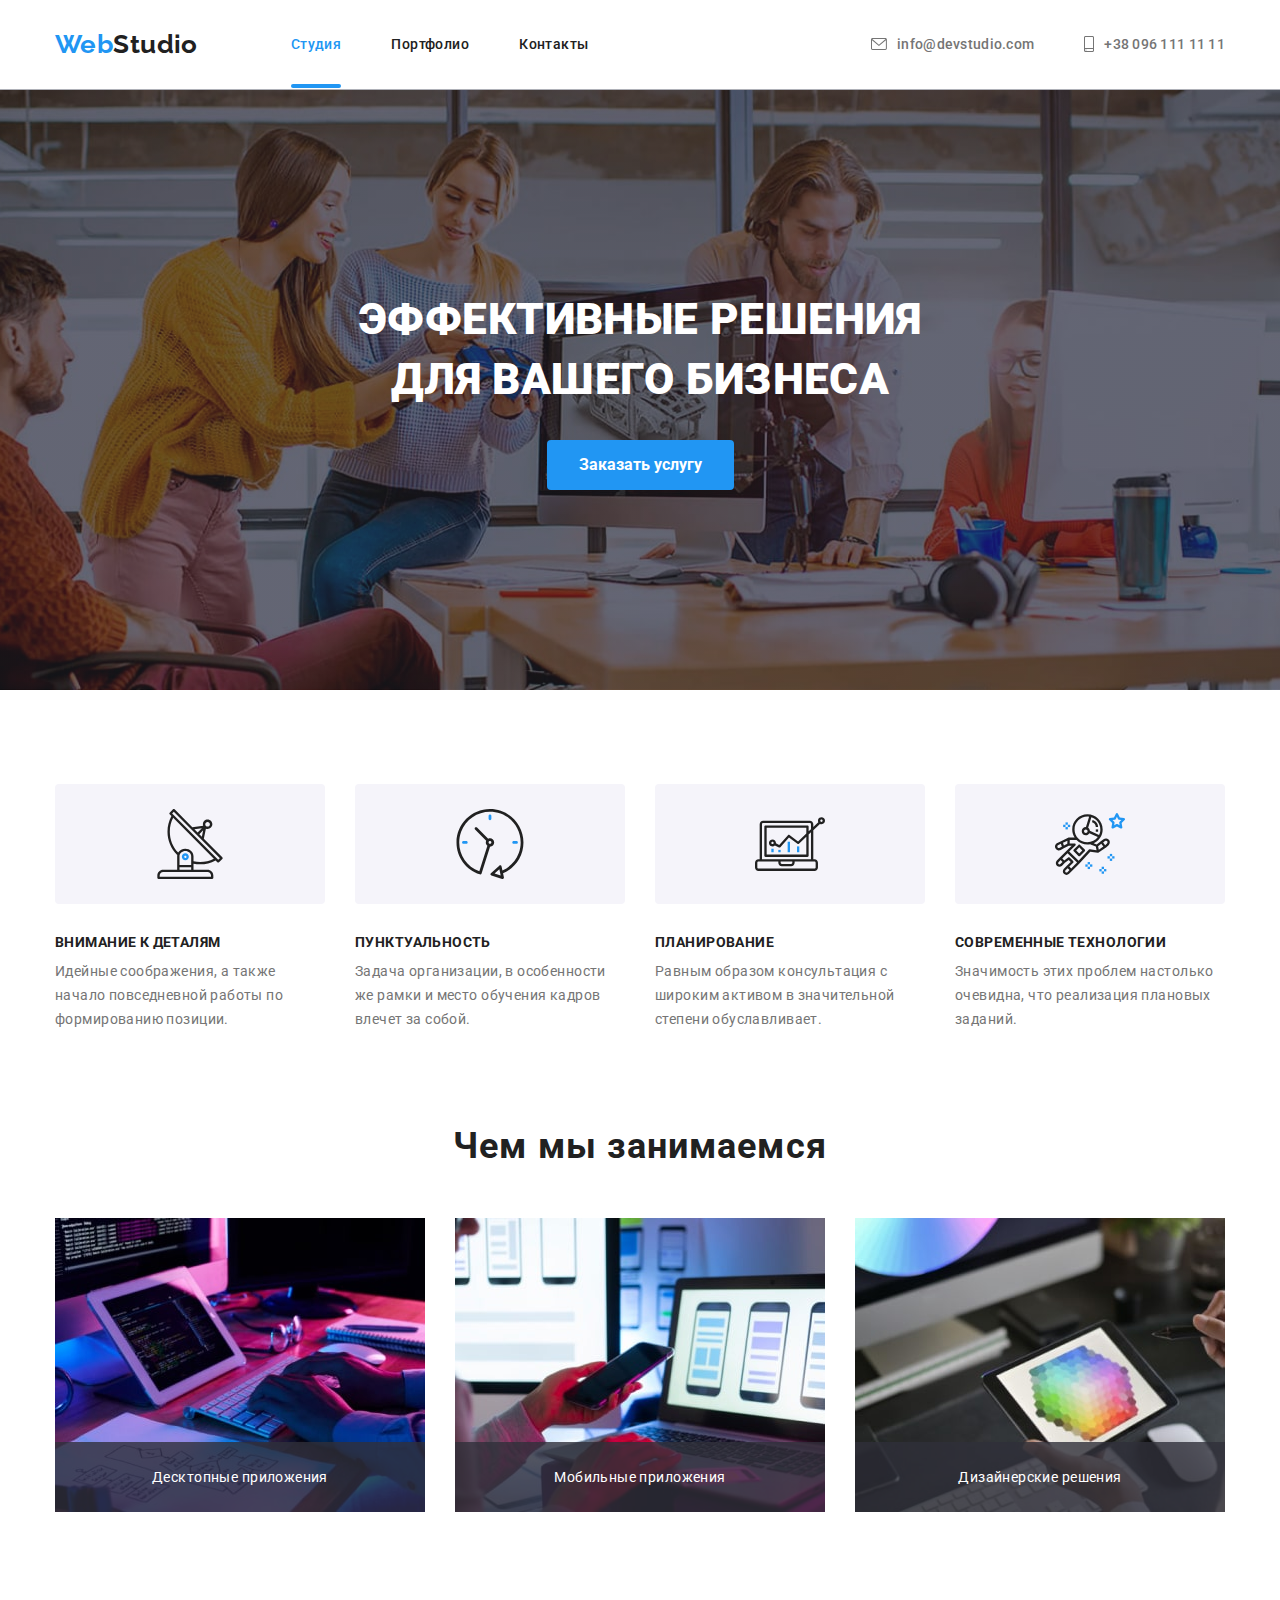
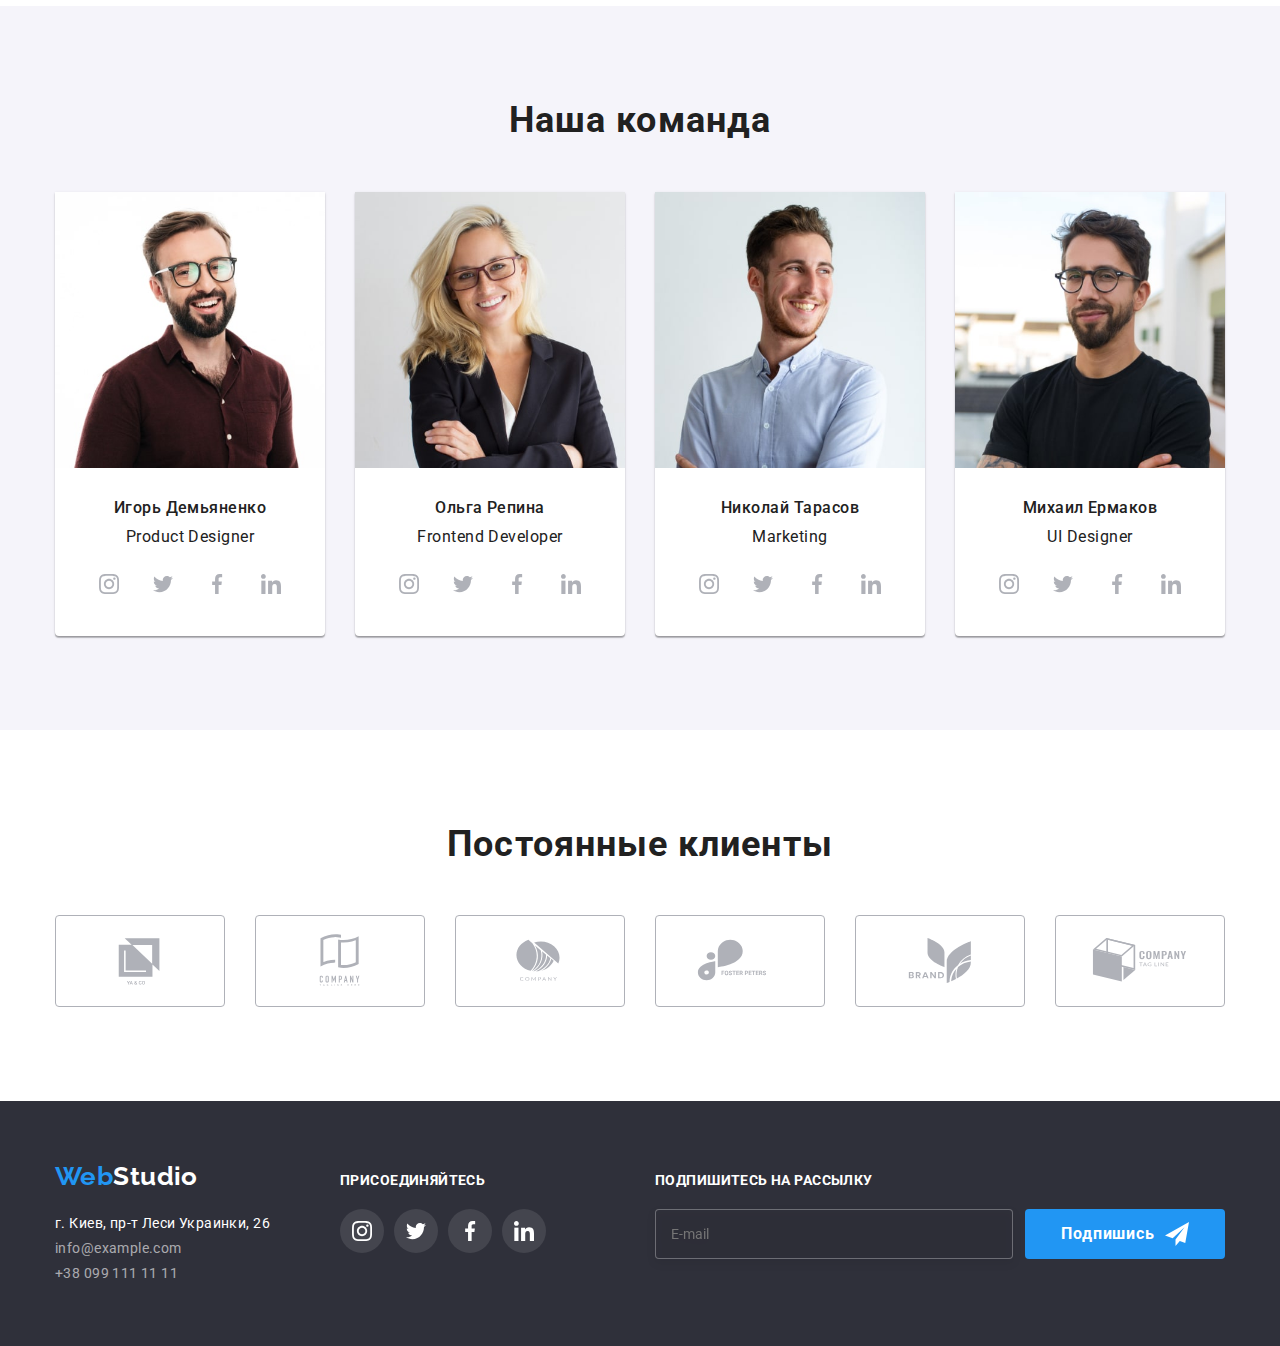
==== commit 1be299b6: "ggg" ====
--- a/index.html
+++ b/index.html
@@ -1,10 +1,12 @@
 <!DOCTYPE html>
 <html lang="ru">
+
 <head>
 	<meta charset="UTF-8">
 	<meta http-equiv="X-UA-Compatible" content="IE=edge">
 	<meta name="viewport" content="width=device-width, initial-scale=1.0">
-	<link rel="stylesheet" href="https://cdnjs.cloudflare.com/ajax/libs/modern-normalize/1.0.0/modern-normalize.min.css">
+	<link rel="stylesheet"
+		href="https://cdnjs.cloudflare.com/ajax/libs/modern-normalize/1.0.0/modern-normalize.min.css">
 	<link rel="stylesheet" href="./css/styles.css">
 	<link rel="preconnect" href="https://fonts.gstatic.com">
 	<link
@@ -15,14 +17,16 @@
 </head>
 
 <body>
-	
+
 	<header class="header">
 		<div class="container header__container">
 			<nav class="nav">
 				<a href="./index.html" class="navigation__logo"> <span class="navigation__web">Web</span>Studio</a>
 				<ul class="nav-list">
-					<li class="nav-list__item"><a class="nav-list__link--studio current" href="./index.html">Студия</a></li>
-					<li class="nav-list__item"><a class="nav-list__link--portfolio" href="./portfolio.html">Портфолио</a>
+					<li class="nav-list__item"><a class="nav-list__link--studio current" href="./index.html">Студия</a>
+					</li>
+					<li class="nav-list__item"><a class="nav-list__link--portfolio"
+							href="./portfolio.html">Портфолио</a>
 					</li>
 					<li class="nav-list__item"><a class="nav-list__link--contact" href="#">Контакты</a></li>
 				</ul>
@@ -77,7 +81,8 @@
 								<a class="mob-menu__contacts-link" href="tel:+380961111111">tel:+380961111111</a>
 							</li>
 							<li class="mob-menu__contacts-item">
-								<a class="mob-menu__contacts-link" href="mailto:info@devstudio.com">info@devstudio.com</a>
+								<a class="mob-menu__contacts-link"
+									href="mailto:info@devstudio.com">info@devstudio.com</a>
 							</li>
 						</ul>
 
@@ -101,7 +106,7 @@
 		</div>
 	</header>
 	<main>
-		
+
 		<section class="hero">
 			<div class="container">
 				<h1 class="hero__title">ЭФФЕКТИВНЫЕ РЕШЕНИЯ <br /> ДЛЯ ВАШЕГО БИЗНЕСА</h1>
@@ -121,7 +126,8 @@
 							</svg>
 						</div>
 						<h3 class="description__title">Внимание к деталям</h3>
-						<p class="description__text">Идейные соображения, а также начало повседневной работы по формированию
+						<p class="description__text">Идейные соображения, а также начало повседневной работы по
+							формированию
 							позиции.</p>
 
 					</li>
@@ -132,7 +138,8 @@
 							</svg>
 						</div>
 						<h3 class="description__title">Пунктуальность</h3>
-						<p class="description__text">Задача организации, в особенности же рамки и место обучения кадров влечет
+						<p class="description__text">Задача организации, в особенности же рамки и место обучения кадров
+							влечет
 							за собой.</p>
 
 					</li>
@@ -143,7 +150,8 @@
 							</svg>
 						</div>
 						<h3 class="description__title">Планирование</h3>
-						<p class="description__text">Равным образом консультация с широким активом в значительной степени
+						<p class="description__text">Равным образом консультация с широким активом в значительной
+							степени
 							обуславливает.</p>
 
 					</li>
@@ -162,14 +170,16 @@
 			</div>
 		</section>
 
-	
+
 		<section class="work">
 			<div class="container">
 				<h2 class="title">Чем мы занимаемся</h2>
 				<ul class="work__list">
 
 					<li class="work__item">
-						<img class="work__img" srcset="./images/desktop/desktop-devblockone.jpg 1x, ./images/desktop/desktop-devblockone2x.jpg 2x" src="./images/desktop/desktop-devblockone.jpg" alt="Комп" width="370">
+						<img class="work__img"
+							srcset="./images/desktop/desktop-devblockone.jpg 1x, ./images/desktop/desktop-devblockone2x.jpg 2x"
+							src="./images/desktop/desktop-devblockone.jpg" alt="Комп" width="370">
 						<div class="work__overlay">
 							<p>Десктопные приложения</p>
 						</div>
@@ -177,7 +187,8 @@
 
 
 					<li class="work__item">
-						<img srcset="./images/desktop/desktop-devblockotwo.jpg 1x, ./images/desktop/desktop-devblockotwo2x.jpg 2x" src="./images/desktop/desktop-devblockotwo.jpg" alt="Телефон" width="370">
+						<img srcset="./images/desktop/desktop-devblockotwo.jpg 1x, ./images/desktop/desktop-devblockotwo2x.jpg 2x"
+							src="./images/desktop/desktop-devblockotwo.jpg" alt="Телефон" width="370">
 						<div class="work__overlay">
 							<p>Мобильные приложения</p>
 						</div>
@@ -185,7 +196,8 @@
 
 
 					<li class="work__item">
-						<img srcset="./images/desktop/desktop-devblockthree.jpg 1x, ./images/desktop/desktop-devblockthree2x.jpg 2x"  src="./images/desktop/desktop-devblockthree.jpg" alt="Планшет" width="370">
+						<img srcset="./images/desktop/desktop-devblockthree.jpg 1x, ./images/desktop/desktop-devblockthree2x.jpg 2x"
+							src="./images/desktop/desktop-devblockthree.jpg" alt="Планшет" width="370">
 						<div class="work__overlay">
 							<p>Дизайнерские решения</p>
 						</div>
@@ -194,13 +206,14 @@
 			</div>
 		</section>
 
-	
+
 		<section class="team">
 			<div class="container">
 				<h2 class="title">Наша команда</h2>
 				<ul class="team__list">
 					<li class="team__item">
-						<img srcset="./images/mobile/mob-product-designer.jpg 1x, ./images/mobile/mob-product-designer2x.jpg 2x" src="./images/mobile/mob-product-designer.jpg" alt="Игорь">
+						<img srcset="./images/mobile/mob-product-designer.jpg 1x, ./images/mobile/mob-product-designer2x.jpg 2x"
+							src="./images/mobile/mob-product-designer.jpg" alt="Игорь">
 						<div class="team__box">
 							<h3 class="team__name">Игорь Демьяненко</h3>
 							<p class="team__work">Product Designer</p>
@@ -239,7 +252,8 @@
 					</li>
 
 					<li class="team__item">
-						<img srcset="./images/mobile/mob-frontend-developer.jpg 1x, ./images/mobile/mob-frontend-developer2x.jpg 2x" src="./images/mobile/mob-frontend-developer.jpg" alt="Ольга">
+						<img srcset="./images/mobile/mob-frontend-developer.jpg 1x, ./images/mobile/mob-frontend-developer2x.jpg 2x"
+							src="./images/mobile/mob-frontend-developer.jpg" alt="Ольга">
 						<div class="team__box">
 							<h3 class="team__name">Ольга Репина</h3>
 							<p class="team__work">Frontend Developer</p>
@@ -278,7 +292,8 @@
 					</li>
 
 					<li class="team__item">
-						<img srcset="./images/mobile/mob-marketing.jpg 1x, ./images/mobile/mob-marketing2x.jpg 2x"  src="./images/mobile/mob-marketing.jpg" alt="Николай">
+						<img srcset="./images/mobile/mob-marketing.jpg 1x, ./images/mobile/mob-marketing2x.jpg 2x"
+							src="./images/mobile/mob-marketing.jpg" alt="Николай">
 						<div class="team__box">
 							<h3 class="team__name">Николай Тарасов</h3>
 							<P class="team__work">Marketing</P>
@@ -317,7 +332,8 @@
 					</li>
 
 					<li class="team__item">
-						<img srcset="./images/mobile/mob-uidesigner.jpg 1x, ./images/mobile/mob-uidesigner2x.jpg 2x" src="./images/mobile/mob-uidesigner.jpg" alt="Михаил">
+						<img srcset="./images/mobile/mob-uidesigner.jpg 1x, ./images/mobile/mob-uidesigner2x.jpg 2x"
+							src="./images/mobile/mob-uidesigner.jpg" alt="Михаил">
 						<div class="team__box">
 							<h3 class="team__name">Михаил Ермаков</h3>
 							<p class="team__work">UI Designer</p>
@@ -465,8 +481,11 @@
 				<div class="footer-form__list">
 					<input class="footer-form__mail" type="email" name="email" placeholder="E-mail" required>
 					<button type="submit" class="footer-form__button">Подпишись
-						<svg class="footer-form__svg" width="24" height="24" viewBox="0 0 24 24" fill="none" xmlns="http://www.w3.org/2000/svg">
-                <path d="M24 0L0 13.5L7.66994 16.3407L19.5 5.25002L10.5017 17.3896L10.509 17.3923L10.5 17.3896V24.0001L14.8013 18.982L20.2501 21.0001L24 0Z" fill="white"/>
+						<svg class="footer-form__svg" width="24" height="24" viewBox="0 0 24 24" fill="none"
+							xmlns="http://www.w3.org/2000/svg">
+							<path
+								d="M24 0L0 13.5L7.66994 16.3407L19.5 5.25002L10.5017 17.3896L10.509 17.3923L10.5 17.3896V24.0001L14.8013 18.982L20.2501 21.0001L24 0Z"
+								fill="white" />
 						</svg>
 					</button>
 				</div>
@@ -476,9 +495,10 @@
 	<div class="back-drop is-hidden" data-modal>
 		<div class="modal-section">
 			<button class="modal-section__close" data-modal-close>
-					<svg width="11" height="11" viewBox="0 0 11 11" xmlns="http://www.w3.org/2000/svg">
-            <path d="M11 1.10786L9.89214 0L5.5 4.39214L1.10786 0L0 1.10786L4.39214 5.5L0 9.89214L1.10786 11L5.5 6.60786L9.89214 11L11 9.89214L6.60786 5.5L11 1.10786Z" />
-               </svg>
+				<svg width="11" height="11" viewBox="0 0 11 11" xmlns="http://www.w3.org/2000/svg">
+					<path
+						d="M11 1.10786L9.89214 0L5.5 4.39214L1.10786 0L0 1.10786L4.39214 5.5L0 9.89214L1.10786 11L5.5 6.60786L9.89214 11L11 9.89214L6.60786 5.5L11 1.10786Z" />
+				</svg>
 			</button>
 			<form action="№" class="modal-form">
 
--- a/css/main.min.css
+++ b/css/main.min.css
@@ -1,2 +1,2 @@
-:root{--color-grey: rgba(117, 117, 117, 1);--black-color: rgba(33, 33, 33, 1);--blue-color: rgba(33, 150, 243, 1);--color-white: rgb(255, 255, 255, 1);--background-section: rgb(47, 48, 58);--background-ourTeam: rgb(245, 244, 250, 1);--background-color-button: rgb(33, 150, 243);--footer-contact-color: rgba(255, 255, 255, 0.6);--background-color-filter: rgba(245, 244, 250, 1);--background-color-header: rgba(255, 255, 255, 1);--card-set-gap: 30px;--background-Hero: rgba(47, 48, 58, 0.4);--background-footer-icons: rgba(255, 255, 255, 0.1);--color-icons: rgb(175, 177, 184, 1);--cubic-bezier: cubic-bezier(0.4, 0, 0.2, 1);--border--cards: rgb(238, 238, 238)}.section{padding-top:60px;padding-bottom:60px}@media screen and (min-width: 1200px){.section{padding-top:94px;padding-bottom:94px}}*{text-decoration:none;list-style-type:none;-webkit-box-sizing:border-box;box-sizing:border-box;margin:0;padding:0}body{font-family:"Roboto", sans-serif;color:var(--black-color)}.titleNone{display:none}img{display:block;max-width:100%;height:auto}body{background-color:#ffffff;color:#212121;font-family:Roboto, sans-serif;font-weight:400;font-size:14px;letter-spacing:0.03em;overflow-x:hidden}.container{width:100%;margin:0 auto;padding-left:15px;padding-right:15px}@media screen and (min-width: 480px) and (max-width: 767px){.container{max-width:480px}}@media screen and (min-width: 768px) and (max-width: 1199px){.container{max-width:768px}}@media screen and (min-width: 1200px){.container{max-width:1200px}}.title{font-weight:bold;font-size:28px;line-height:1.166;text-align:center;letter-spacing:0.03em;margin-bottom:50px}@media screen and (min-width: 1200px){.title{font-size:36px}}.header{padding-top:24px;padding-bottom:25px;-webkit-box-align:center;-ms-flex-align:center;align-items:center;background:var(--background-color-header)}@media screen and (max-width: 767px){.header{height:60px}}.header__container{display:-webkit-box;display:-ms-flexbox;display:flex}.header{border-bottom:1px solid var(--color-icons)}.hero{text-align:center;background:var(--background-section);padding-top:118px;padding-bottom:118px;max-width:1600px;margin-right:auto;margin-left:auto;background-size:cover;background-position:center;background-repeat:no-repeat}@media screen and (max-width: 767px){.hero{max-width:480px;background-image:-webkit-gradient(linear, left top, right top, from(var(--background-Hero)), to(var(--background-Hero))),url(./../images/mobile/mob-hero.jpg);background-image:linear-gradient(to right, var(--background-Hero), var(--background-Hero)),url(./../images/mobile/mob-hero.jpg)}}@media screen and (max-width: 767px) and (min-device-pixel-ratio: 2), screen and (max-width: 767px) and (-webkit-min-device-pixel-ratio: 2), screen and (max-width: 767px) and (min-resolution: 192dpi), screen and (max-width: 767px) and (min-resolution: 2dppx){.hero{background-image:-webkit-gradient(linear, left top, right top, from(var(--background-Hero)), to(var(--background-Hero))),url(./../images/mobile/mob-hero2x.jpg);background-image:linear-gradient(to right, var(--background-Hero), var(--background-Hero)),url(./../images/mobile/mob-hero2x.jpg)}}@media screen and (min-width: 768px){.hero{background-image:-webkit-gradient(linear, left top, right top, from(var(--background-Hero)), to(var(--background-Hero))),url(./../images/tablet/tab-hero.jpg);background-image:linear-gradient(to right, var(--background-Hero), var(--background-Hero)),url(./../images/tablet/tab-hero.jpg)}}@media screen and (min-width: 768px) and (min-device-pixel-ratio: 2), screen and (min-width: 768px) and (-webkit-min-device-pixel-ratio: 2), screen and (min-width: 768px) and (min-resolution: 192dpi), screen and (min-width: 768px) and (min-resolution: 2dppx){.hero{background-image:-webkit-gradient(linear, left top, right top, from(var(--background-Hero)), to(var(--background-Hero))),url(./../images/tablet/tab-hero2x.jpg);background-image:linear-gradient(to right, var(--background-Hero), var(--background-Hero)),url(./../images/tablet/tab-hero2x.jpg)}}@media screen and (min-width: 1200px){.hero{background-image:-webkit-gradient(linear, left top, right top, from(var(--background-Hero)), to(var(--background-Hero))),url(./../images/desktop/desktop-hero.jpg);background-image:linear-gradient(to right, var(--background-Hero), var(--background-Hero)),url(./../images/desktop/desktop-hero.jpg)}}@media screen and (min-width: 1200px) and (min-device-pixel-ratio: 2), screen and (min-width: 1200px) and (-webkit-min-device-pixel-ratio: 2), screen and (min-width: 1200px) and (min-resolution: 192dpi), screen and (min-width: 1200px) and (min-resolution: 2dppx){.hero{background-image:-webkit-gradient(linear, left top, right top, from(var(--background-Hero)), to(var(--background-Hero))),url(./../images/desktop/desktop-hero2x.jpg);background-image:linear-gradient(to right, var(--background-Hero), var(--background-Hero)),url(./../images/desktop/desktop-hero2x.jpg)}}@media screen and (min-width: 1200px){.hero{padding-top:200px;padding-bottom:200px;max-width:1600px}}.hero__title{color:var(--color-white);font-style:normal;font-weight:900;font-size:26px;line-height:1.363;margin-bottom:30px;text-align:center}@media screen and (min-width: 1200px){.hero__title{font-size:44px;line-height:1.36}}.hero__button{display:inline-block;font-family:inherit;background-color:var(--background-color-button);color:var(--color-white);border:none;font-weight:bold;font-size:16px;line-height:1.875;-webkit-box-align:center;-ms-flex-align:center;align-items:center;cursor:pointer;padding:10px 32px;border-radius:4px}.hero__button:hover,.hero__button:focus{color:var(--color-white)}.description{padding-top:60px}@media screen and (min-width: 1200px){.description{padding-top:94px}}.description__list{margin-top:-30px}@media screen and (min-width: 768px){.description__list{display:-webkit-box;display:-ms-flexbox;display:flex;-ms-flex-wrap:wrap;flex-wrap:wrap;margin-left:-30px}}.description__tool{display:-webkit-box;display:-ms-flexbox;display:flex;width:100%;height:120px;-webkit-box-pack:center;-ms-flex-pack:center;justify-content:center;-webkit-box-align:center;-ms-flex-align:center;align-items:center;background-color:var(--background-color-filter);border-radius:4px;margin-bottom:30px}.description__item{width:100%;margin-top:30px}@media screen and (min-width: 768px){.description__item{-ms-flex-preferred-size:calc((100% - 60px) / 2);flex-basis:calc((100% - 60px) / 2);margin-left:30px}}@media screen and (min-width: 1200px){.description__item{-ms-flex-preferred-size:calc((100% - 120px) / 4);flex-basis:calc((100% - 120px) / 4)}}.description__title{font-weight:bold;font-size:14px;line-height:1.142;letter-spacing:0.03em;text-transform:uppercase;margin-bottom:10px;text-align:center}@media screen and (min-width: 768px){.description__title{text-align:left}}.description__text{-webkit-box-align:center;-ms-flex-align:center;align-items:center;font-weight:normal;font-size:14px;line-height:1.714;letter-spacing:0.03em;color:var(--color-grey)}.work{padding-top:0}@media screen and (max-width: 1199px){.work{display:none}}.work{padding-top:94px;padding-bottom:94px}.work__list{display:-webkit-box;display:-ms-flexbox;display:flex;-webkit-box-pack:center;-ms-flex-pack:center;justify-content:center}.work__item{position:relative}.work__item:not(:last-child){display:-webkit-box;display:-ms-flexbox;display:flex;margin-right:30px}.work__overlay{display:-webkit-box;display:-ms-flexbox;display:flex;-webkit-box-pack:center;-ms-flex-pack:center;justify-content:center;-webkit-box-align:center;-ms-flex-align:center;align-items:center;background:rgba(47,48,58,0.8);height:70px;width:370px;position:absolute;color:var(--color-white);bottom:0;width:370px}.team__list{text-align:center;margin-bottom:-30px}@media screen and (min-width: 768px){.team__list{display:-webkit-box;display:-ms-flexbox;display:flex;-ms-flex-wrap:wrap;flex-wrap:wrap;margin-left:-30px;margin-top:-30px}}.team__item{background-color:var(--color-white);-webkit-box-shadow:0px 1px 3px rgba(0,0,0,0.12),0px 1px 1px rgba(0,0,0,0.14),0px 2px 1px rgba(0,0,0,0.2);box-shadow:0px 1px 3px rgba(0,0,0,0.12),0px 1px 1px rgba(0,0,0,0.14),0px 2px 1px rgba(0,0,0,0.2);border-radius:0px 0px 4px 4px}@media screen and (min-width: 768px){.team__item{-ms-flex-preferred-size:calc((100% - 60px) / 2);flex-basis:calc((100% - 60px) / 2);margin-top:30px;margin-left:30px}}@media screen and (min-width: 1200px){.team__item{-ms-flex-preferred-size:calc((100% - 120px) / 4);flex-basis:calc((100% - 120px) / 4)}}.team{padding-top:60px;padding-bottom:60px;background:var(--background-ourTeam)}@media screen and (min-width: 1200px){.team{padding-top:94px;padding-bottom:94px}}.team__box{padding-top:30px;padding-right:32px;padding-bottom:24px;padding-left:32px}@media screen and (min-width: 1200px){.team__box{padding-bottom:30px}}.team__name{font-weight:500;font-size:16px;line-height:1.187;text-align:center;letter-spacing:0.03em;margin-bottom:10px}.team__work{font-weight:normal;font-size:16px;line-height:1.187;text-align:center;letter-spacing:0.03em;margin-bottom:16px}.clients{padding-top:94px;padding-bottom:94px}.clients__list{display:-webkit-box;display:-ms-flexbox;display:flex;-ms-flex-wrap:wrap;flex-wrap:wrap;margin-left:-30px;margin-top:-30px}@media screen and (min-width: 1200px){.clients__list{-ms-flex-wrap:nowrap;flex-wrap:nowrap}}.clients__item{-ms-flex-preferred-size:calc((100% - 60px) / 2);flex-basis:calc((100% - 60px) / 2);margin-left:30px;margin-top:30px}@media screen and (min-width: 768px) and (max-width: 1199px){.clients__item{-ms-flex-preferred-size:calc((100% - 90px) / 3);flex-basis:calc((100% - 90px) / 3)}}.clients__link{border:1px solid #afb1b8;fill:var(--color-icons);display:-webkit-box;display:-ms-flexbox;display:flex;height:92px;border-radius:4px;-webkit-box-pack:center;-ms-flex-pack:center;justify-content:center;-webkit-box-align:center;-ms-flex-align:center;align-items:center;-webkit-transition:fill 250ms var(--cubic-bezier),border 250ms var(--cubic-bezier);transition:fill 250ms var(--cubic-bezier),border 250ms var(--cubic-bezier)}.clients__link:focus,.clients__link:hover{fill:var(--blue-color);border-color:var(--blue-color)}.clients__icon{display:-webkit-box;display:-ms-flexbox;display:flex;-webkit-box-align:center;-ms-flex-align:center;align-items:center;-webkit-box-pack:center;-ms-flex-pack:center;justify-content:center;width:106px;height:60px;background-color:var(--color-white)}.clients__icon:focus,.clients__icon:hover{fill:var(--blue-color);border-color:var(--blue-color)}.footer{padding-top:60px;padding-bottom:60px;background-color:var(--background-section)}.footer-address__white{color:var(--color-white)}.footer__box{margin-bottom:60px;text-align:left;font-style:normal;font-weight:normal;font-size:14px;line-height:1.714;letter-spacing:0.03em;color:var(--color-white)}.footer-container{text-align:center}@media screen and (min-width: 1200px){.footer-container{display:-webkit-box;display:-ms-flexbox;display:flex}}@media screen and (min-width: 1200px){.footer-container{display:-webkit-box;display:-ms-flexbox;display:flex;-webkit-box-align:baseline;-ms-flex-align:baseline;align-items:baseline;text-align:left}}.footer__tablet{margin-bottom:60px}@media screen and (min-width: 768px){.footer__tablet{display:-webkit-box;display:-ms-flexbox;display:flex;-ms-flex-pack:distribute;justify-content:space-around;-webkit-box-align:baseline;-ms-flex-align:baseline;align-items:baseline}}.portfolio{padding-top:94px;padding-bottom:94px}.portfolio-cards{margin-bottom:-30px}@media screen and (min-width: 768px){.portfolio-cards{display:-webkit-box;display:-ms-flexbox;display:flex;-ms-flex-wrap:wrap;flex-wrap:wrap;margin-top:30px;margin-left:-30px}}.portfolio-cards__list{width:100%}.portfolio-cards__list:not(:last-child){margin-bottom:30px}@media screen and (min-width: 768px){.portfolio-cards__list{-ms-flex-preferred-size:calc((100% - 60px) / 2);flex-basis:calc((100% - 60px) / 2);margin-left:30px}}@media screen and (min-width: 1200px){.portfolio-cards__list{-ms-flex-preferred-size:calc((100% - 90px) / 3);flex-basis:calc((100% - 90px) / 3)}}.portfolio-cards__link{display:-webkit-box;display:-ms-flexbox;display:flex;-webkit-box-orient:vertical;-webkit-box-direction:normal;-ms-flex-direction:column;flex-direction:column;height:100%;-webkit-transition:-webkit-box-shadow 250ms cubic-bezier(0.4, 0, 0.2, 1);transition:-webkit-box-shadow 250ms cubic-bezier(0.4, 0, 0.2, 1);transition:box-shadow 250ms cubic-bezier(0.4, 0, 0.2, 1);transition:box-shadow 250ms cubic-bezier(0.4, 0, 0.2, 1), -webkit-box-shadow 250ms cubic-bezier(0.4, 0, 0.2, 1)}.portfolio-cards__link:hover,.portfolio-cards__link:focus{-webkit-box-shadow:0px 1px 1px rgba(0,0,0,0.12),0px 4px 4px rgba(0,0,0,0.06),1px 4px 6px rgba(0,0,0,0.16);box-shadow:0px 1px 1px rgba(0,0,0,0.12),0px 4px 4px rgba(0,0,0,0.06),1px 4px 6px rgba(0,0,0,0.16)}.portfolio-cards__thumb{position:relative;overflow:hidden}.portfolio-overlay__text{position:absolute;width:100%;height:100%;font-size:14px;line-height:1.56;display:-webkit-box;display:-ms-flexbox;display:flex;-webkit-box-pack:center;-ms-flex-pack:center;justify-content:center;-webkit-box-align:center;-ms-flex-align:center;align-items:center;margin:0;padding-left:24px;padding-right:24px;color:var(--color-white);background-color:rgba(33,150,243,0.9);-webkit-transform:translateY(100%);transform:translateY(100%);-webkit-transition:-webkit-transform 250ms cubic-bezier(0.4, 0, 0.2, 1);transition:-webkit-transform 250ms cubic-bezier(0.4, 0, 0.2, 1);transition:transform 250ms cubic-bezier(0.4, 0, 0.2, 1);transition:transform 250ms cubic-bezier(0.4, 0, 0.2, 1), -webkit-transform 250ms cubic-bezier(0.4, 0, 0.2, 1)}.portfolio-cards__link:hover .portfolio-overlay__text,.portfolio-cards__link:focus .portfolio-overlay__text{-webkit-transform:translateY(0);transform:translateY(0)}@media screen and (min-width: 480px){.portfolio-overlay__text{font-size:18px}}.portfolio-overlay{bottom:0;width:370px;height:294px;background:rgba(33,150,243,0.9);position:absolute;-webkit-transition:-webkit-transform 250ms var(--cubic-bezier);transition:-webkit-transform 250ms var(--cubic-bezier);transition:transform 250ms var(--cubic-bezier);transition:transform 250ms var(--cubic-bezier), -webkit-transform 250ms var(--cubic-bezier);-webkit-transform:translateY(100%);transform:translateY(100%)}.portfolio-cards__link{color:var(--black-color)}.portfolio-cards__link:hover .portfolio-overlay,.portfolio-cards__link:focus .portfolio-overlay{-webkit-transform:translate(0);transform:translate(0)}@media screen and (min-width: 480px){.portfolio-cards__link{font-size:18px}}.portfolio-name{-webkit-box-flex:1;-ms-flex-positive:1;flex-grow:1;padding:20px 24px;border-bottom:1px solid var(--border--cards);border-left:1px solid var(--border--cards);border-right:1px solid var(--border--cards)}.portfolio-name__title{font-weight:700;font-size:18px;line-height:2;letter-spacing:0.06em;margin-bottom:4px;color:var(--black-color)}.portfolio-name__text{color:var(--color-grey);font-size:16px;line-height:1.88}.navigation__logo{display:block;color:var(--black-color);font-family:Raleway;font-weight:bold;font-size:26px;line-height:1.192}.navigation__web{color:var(--blue-color)}.footer__logo{display:block;color:var(--black-color);font-family:Raleway;font-weight:bold;font-size:26px;line-height:1.192;margin-bottom:20px}@media screen and (max-width: 767px){.footer__logo{text-align:center}}nav{display:-webkit-box;display:-ms-flexbox;display:flex}nav .nav-list__link--studio.current{color:var(--blue-color)}@media screen and (min-width: 767px){.nav{display:-webkit-box;display:-ms-flexbox;display:flex;-webkit-box-align:center;-ms-flex-align:center;align-items:center}}.nav-list{display:-webkit-box;display:-ms-flexbox;display:flex;-webkit-box-align:center;-ms-flex-align:center;align-items:center;margin-left:93px}.nav-list>.nav-list__item:not(:last-child){margin-right:50px}@media screen and (max-width: 767px){.nav-list{display:none}}@media screen and (min-width: 768px) and (max-width: 1199px){.nav-list{margin-left:88px}}@media screen and (min-width: 1200px){.nav-list{margin-left:93px}}.nav-list__item{display:block}.nav-list__link--studio{position:relative;text-decoration:none;color:var(--black-color);font-weight:500;font-size:14px;line-height:1.142;-webkit-transition:color 250ms var(--cubic-bezier);transition:color 250ms var(--cubic-bezier)}.nav-list__link--studio.current::after{margin-top:32px;display:block;content:"";position:absolute;width:100%;height:4px;background:#2196f3;border-radius:2px}.nav-list__link--studio:hover,.nav-list__link--studio:focus{color:var(--blue-color)}.contact__list>.contact__item:not(:last-child){margin-right:50px}.nav-list__link--portfolio.current::after{margin-top:32px;display:block;content:"";position:absolute;width:100%;height:4px;background:#2196f3;border-radius:2px}.nav .nav-list__link--portfolio.current{color:var(--blue-color)}.nav-list__link--portfolio{color:var(--black-color);font-weight:500;font-size:14px;line-height:1.142;position:relative;-webkit-transition:color 250ms var(--cubic-bezier);transition:color 250ms var(--cubic-bezier)}.nav-list__link--portfolio:hover,.nav-list__link--portfolio:focus{color:var(--blue-color)}.contact__list{display:-webkit-box;display:-ms-flexbox;display:flex;margin-left:auto}@media screen and (max-width: 767px){.contact__list{display:none}}@media screen and (min-width: 768px) and (max-width: 1199px){.contact__list{-webkit-box-orient:vertical;-webkit-box-direction:normal;-ms-flex-direction:column;flex-direction:column;margin-left:30px}}@media screen and (min-width: 1200px){.contact__list{-webkit-box-align:center;-ms-flex-align:center;align-items:center}}.nav-list__link--contact{color:var(--black-color);font-weight:500;font-size:14px;line-height:1.142}.contact__icon{fill:currentColor;margin-right:10px}.contact__link{display:-webkit-box;display:-ms-flexbox;display:flex;-webkit-box-align:center;-ms-flex-align:center;align-items:center;color:var(--color-grey);font-weight:500;font-size:14px;line-height:1.142;letter-spacing:0.02em;-webkit-transition:color 250ms var(--cubic-bezier);transition:color 250ms var(--cubic-bezier)}.contact__link:hover,.contact__link:focus{color:var(--blue-color)}.footer-form{margin-left:auto}.footer-form__title{display:block;margin-bottom:20px;font-weight:bold;font-size:14px;line-height:1.14;letter-spacing:0.03em;text-transform:uppercase;color:var(--color-white)}@media screen and (max-width: 767px){.footer-form__title{text-align:center}}@media screen and (min-width: 1200px){.footer-form__list{display:-webkit-box;display:-ms-flexbox;display:flex}}.footer-form__mail{width:358px;height:50px;padding:15px;margin-right:12px;border:1px solid rgba(255,255,255,0.3);-webkit-filter:drop-shadow(0px 4px 4px rgba(0,0,0,0.15));filter:drop-shadow(0px 4px 4px rgba(0,0,0,0.15));border-radius:4px;background-color:var(--background-Hero);color:var(--color-white)}@media screen and (max-width: 767px){.footer-form__mail{margin-bottom:20px;width:100%}}@media screen and (min-width: 768px) and (max-width: 1199px){.footer-form__mail{width:450px;margin-left:auto;margin-right:auto;margin-bottom:20px}}@media screen and (min-width: 1200px){.footer-form__mail{display:inline-block;width:358px;margin-right:12px;margin-bottom:0}}.footer-form__button{display:-webkit-box;display:-ms-flexbox;display:flex;-webkit-box-pack:center;-ms-flex-pack:center;justify-content:center;-webkit-box-align:center;-ms-flex-align:center;align-items:center;width:200px;height:50px;font-weight:bold;font-size:16px;line-height:1.87;letter-spacing:0.06em;color:var(--color-white);background-color:var(--blue-color);-webkit-box-shadow:0px,4px,4px #000;box-shadow:0px,4px,4px #000;border-radius:4px;border:none;cursor:pointer;margin:0 auto}@media screen and (min-width: 480px) and (max-width: 767px){.footer-form__button{margin:0 auto}}.footer-form__svg{margin-left:10px;fill:var(--color-white)}.portfolio-filter{margin-bottom:34px;display:-webkit-box;display:-ms-flexbox;display:flex}@media screen and (max-width: 767px){.portfolio-filter{-ms-flex-wrap:wrap;flex-wrap:wrap}}@media screen and (min-width: 768px){.portfolio-filter{-webkit-box-pack:center;-ms-flex-pack:center;justify-content:center}}.portfolio-filter__button{background:var(--background-color-filter);color:var(--black-color);font-family:inherit;font-weight:500;font-size:16px;line-height:1.625;text-align:center;letter-spacing:0.03em;border:none;border-radius:4px;cursor:pointer;padding:6px 22px;-webkit-transition:background 250ms var(--cubic-bezier),color 250ms var(--cubic-bezier),-webkit-box-shadow 250ms var(--cubic-bezier);transition:background 250ms var(--cubic-bezier),color 250ms var(--cubic-bezier),-webkit-box-shadow 250ms var(--cubic-bezier);transition:background 250ms var(--cubic-bezier),color 250ms var(--cubic-bezier),box-shadow 250ms var(--cubic-bezier);transition:background 250ms var(--cubic-bezier),color 250ms var(--cubic-bezier),box-shadow 250ms var(--cubic-bezier),-webkit-box-shadow 250ms var(--cubic-bezier)}.portfolio-filter__item:not(:last-child){margin-right:8px}@media screen and (max-width: 767px){.portfolio-filter__item:not(:nth-last-child(-n+2)){margin-bottom:15px}}.portfolio-filter__button:hover,.portfolio-filter__button:focus{background:var(--background-color-button);color:var(--color-white);-webkit-box-shadow:0px 1px 1px rgba(0,0,0,0.12),0px 4px 4px rgba(0,0,0,0.06),1px 4px 6px rgba(0,0,0,0.16);box-shadow:0px 1px 1px rgba(0,0,0,0.12),0px 4px 4px rgba(0,0,0,0.06),1px 4px 6px rgba(0,0,0,0.16)}.back-drop{position:fixed;top:0;left:0;width:100%;height:100%;background-color:rgba(0,0,0,0.2);opacity:1;-webkit-transition:opacity 250ms var(--cubic-bezier),visibility 250ms var(--cubic-bezier);transition:opacity 250ms var(--cubic-bezier),visibility 250ms var(--cubic-bezier)}.back-drop.is-hidden{opacity:0;pointer-events:none;visibility:hidden}.back-drop.is-hidden .modal-section{-webkit-transform:translate(-50%, -50%) scale(0.8);transform:translate(-50%, -50%) scale(0.8)}@media screen and (max-width: 479px){.back-drop{display:-webkit-box;display:-ms-flexbox;display:flex;-webkit-box-pack:center;-ms-flex-pack:center;justify-content:center;padding:20px 15px}}@media screen and (min-width: 480px) and (max-width: 767px){.back-drop{display:-webkit-box;display:-ms-flexbox;display:flex;-webkit-box-pack:center;-ms-flex-pack:center;justify-content:center;padding:93px 15px}}.modal-section{position:absolute;width:100%;height:100%;max-width:450px;max-height:609px;top:50%;left:50%;padding:40px;background:var(--color-white);-webkit-transform:scale(1) translate(-50%, -50%);transform:scale(1) translate(-50%, -50%);-webkit-transition:visibility 250ms var(--cubic-bezier),-webkit-transform 250ms var(--cubic-bezier);transition:visibility 250ms var(--cubic-bezier),-webkit-transform 250ms var(--cubic-bezier);transition:transform 250ms var(--cubic-bezier),visibility 250ms var(--cubic-bezier);transition:transform 250ms var(--cubic-bezier),visibility 250ms var(--cubic-bezier),-webkit-transform 250ms var(--cubic-bezier)}@media screen and (min-width: 768px){.modal-section{position:absolute;top:50%;left:50%;-webkit-transform:translate(-50%, -50%) scale(1);transform:translate(-50%, -50%) scale(1)}}@media screen and (min-width: 1200px){.modal-section{max-width:528px;max-height:581px}}.modal-section__close{display:-webkit-box;display:-ms-flexbox;display:flex;position:absolute;-webkit-box-pack:center;-ms-flex-pack:center;justify-content:center;top:8px;right:8px;width:30px;height:30px;-webkit-box-align:center;-ms-flex-align:center;align-items:center;border-radius:50%;margin-left:auto;background:var(--color-white);border:1px solid rgba(0,0,0,0.1);cursor:pointer;-webkit-transition:fill 250ms var(--cubic-bezier);transition:fill 250ms var(--cubic-bezier)}.modal-section__close:hover,.modal-section__close:focus{fill:var(--blue-color)}.modal-form{display:-webkit-box;display:-ms-flexbox;display:flex;-webkit-box-orient:vertical;-webkit-box-direction:normal;-ms-flex-direction:column;flex-direction:column;margin-left:auto;margin-right:auto}.modal-form__title{font-weight:bold;font-size:20px;line-height:1.15;text-align:center;letter-spacing:0.03em;color:var(--black-color);margin-bottom:12px}@media screen and (max-width: 479px){.modal-form__title{font-size:15px}}@media screen and (min-width: 1200px){.modal-form__title{line-height:1.15}}.modal-form__name{font-size:12px;line-height:14px;letter-spacing:0.01em;color:var(--color-grey);display:inline-block;margin-bottom:10px}.modal-form__item{position:relative;display:block;margin-top:4px}.modal-form__input{display:block;height:40px;width:100%;padding-top:12px;padding-bottom:12px;padding-left:42px;border:1px solid rgba(33,33,33,0.2);border-radius:4px;-webkit-transition:border 250ms var(--cubic-bezier);transition:border 250ms var(--cubic-bezier)}.modal-form__input:focus,.modal-form__input:hover{border-color:var(--blue-color)}.modal-form__input:focus+.modal-form__svg,.modal-form__input:hover+.modal-form__svg{fill:var(--blue-color)}@media screen and (max-width: 479px){.modal-form__input{height:30px}}.modal-form__svg{fill:var(--black-color);margin-bottom:4px;top:50%;left:12px;-webkit-transform:translateY(-50%);transform:translateY(-50%);position:absolute;-webkit-transition:fill 250ms var(--cubic-bezier);transition:fill 250ms var(--cubic-bezier)}.modal-form__textarea{resize:none;width:100%;height:120px;padding:12px 16px;border:1px solid rgba(33,33,33,0.2);border-radius:4px;-webkit-transition:border 250ms var(--cubic-bezier);transition:border 250ms var(--cubic-bezier)}.modal-form__textarea::-webkit-input-placeholder{font-size:14px;line-height:16px;letter-spacing:0.01em;color:rgba(117,117,117,0.5)}.modal-form__textarea:-ms-input-placeholder{font-size:14px;line-height:16px;letter-spacing:0.01em;color:rgba(117,117,117,0.5)}.modal-form__textarea::-ms-input-placeholder{font-size:14px;line-height:16px;letter-spacing:0.01em;color:rgba(117,117,117,0.5)}.modal-form__textarea::placeholder{font-size:14px;line-height:16px;letter-spacing:0.01em;color:rgba(117,117,117,0.5)}@media screen and (min-width: 1200px){.modal-form__textarea::-webkit-input-placeholder{font-size:12px;line-height:1.17}.modal-form__textarea:-ms-input-placeholder{font-size:12px;line-height:1.17}.modal-form__textarea::-ms-input-placeholder{font-size:12px;line-height:1.17}.modal-form__textarea::placeholder{font-size:12px;line-height:1.17}}.modal-form__textarea:focus,.modal-form__textarea:hover{border-color:var(--blue-color)}@media screen and (max-width: 479px){.modal-form__textarea{height:100px}}.modal-check__contract{display:inline-block;font-size:12px;line-height:1.17;color:var(--blue-color);border-bottom:1px solid var(--blue-color)}@media screen and (min-width: 1200px){.modal-check__contract{font-size:14px}}.modal-form__button{display:inline-block;font-family:inherit;background-color:var(--background-color-button);color:var(--color-white);border:none;font-weight:bold;font-size:16px;line-height:1.875;-webkit-box-align:center;-ms-flex-align:center;align-items:center;cursor:pointer;padding:10px 55px;border-radius:4px;margin:auto}.modal-check__box{-webkit-appearance:none;-moz-appearance:none;appearance:none;position:absolute}.modal-check{font-size:12px;color:var(--color-grey);margin-bottom:30px;display:-webkit-box;display:-ms-flexbox;display:flex}.modal-check__svg{width:16px;height:15px;border:1px solid black;border-radius:4px;display:inline-block;cursor:pointer}.modal-check__box:focus ~ .modal-check__svg{border-color:var(--blue-color)}.modal-check__box:checked ~ .modal-check__svg{background-color:var(--blue-color);border-color:var(--blue-color);-webkit-box-align:center;-ms-flex-align:center;align-items:center;-webkit-box-pack:center;-ms-flex-pack:center;justify-content:center;background-image:url("../images/icons/sprite.svg#icon-nike");background-size:contain;background-origin:border-box}.social__list{display:-webkit-box;display:-ms-flexbox;display:flex;-webkit-box-align:center;-ms-flex-align:center;align-items:center;-webkit-box-pack:justify;-ms-flex-pack:justify;justify-content:space-between;margin-left:auto;margin-right:auto;width:206px}.social__item:not(:last-child){margin-right:10px}.social__link{fill:var(--color-icons);display:-webkit-box;display:-ms-flexbox;display:flex;-webkit-box-pack:center;-ms-flex-pack:center;justify-content:center;-webkit-box-align:center;-ms-flex-align:center;align-items:center;border-radius:50%;width:44px;height:44px;-webkit-transition:fill 250ms var(--cubic-bezier),background 250ms var(--cubic-bezier);transition:fill 250ms var(--cubic-bezier),background 250ms var(--cubic-bezier)}.social__icon{width:20px;height:20px}.social__link:hover,.social__link:focus{fill:var(--color-white);background:var(--blue-color);border-radius:50%}@media screen and (min-width: 1200px){.footer-icon__box{margin-left:70px}}.footer-icon__title{font-weight:bold;font-size:14px;line-height:inherit;letter-spacing:inherit;text-transform:uppercase;color:var(--color-white);margin-bottom:20px}@media screen and (max-width: 767px){.footer-icon__title{text-align:center}}.footer-icon__list{width:206px;display:-webkit-box;display:-ms-flexbox;display:flex;-webkit-box-align:center;-ms-flex-align:center;align-items:center}@media screen and (max-width: 767px){.footer-icon__list{margin:0 auto}}.footer-icon__svg{width:20px;height:20px;fill:var(--color-white)}.footer-icon__link{display:-webkit-box;display:-ms-flexbox;display:flex;background-color:var(--background-footer-icons);width:44px;height:44px;border-radius:50%;-webkit-box-pack:center;-ms-flex-pack:center;justify-content:center;-webkit-box-align:center;-ms-flex-align:center;align-items:center;-webkit-transition:background-color 250ms var(--cubic-bezier);transition:background-color 250ms var(--cubic-bezier)}.footer-icon__item:not(:last-child){margin-right:10px}.footer-icon__link:hover,.footer-icon__link:focus{fill:var(--color-white);background:var(--blue-color);border-radius:50%}.footer-address{font-style:normal}@media screen and (max-width: 767px){.footer-address{text-align:center;margin-bottom:60px}}.footer__web{color:var(--blue-color)}.footer-address>.footer-section__logo{margin-bottom:20px}.footer-address__link{text-decoration:none;font-weight:normal;font-size:14px;line-height:24px;letter-spacing:0.03em;color:var(--footer-contact-color);-webkit-transition:color 250ms var(--cubic-bezier);transition:color 250ms var(--cubic-bezier);padding-top:9px}.footer-address__link:hover,.footer-address__link:focus{color:var(--blue-color)}.menu-open{display:-webkit-inline-box;display:-ms-inline-flexbox;display:inline-flex;margin-left:auto;padding:0;border:0;background-color:transparent;color:var(--black-color)}.menu-open:hover,.menu-open:focus{color:var(--blue-color)}@media screen and (min-width: 768px){.menu-open{display:none}}.menu-icon{fill:currentColor}@media screen and (max-width: 767px){.mob-menu{position:fixed;top:0;left:0;width:100vw;height:100vh;background-color:#ffffff;overflow:auto;opacity:1;z-index:2}}@media screen and (min-width: 768px){.mob-menu{display:none}}@media screen and (max-width: 767px){.mob-menu.is-hidden{opacity:0;visibility:hidden;pointer-events:none}}.mob-menu__container{position:relative;display:-webkit-box;display:-ms-flexbox;display:flex;-webkit-box-orient:vertical;-webkit-box-direction:normal;-ms-flex-direction:column;flex-direction:column;-webkit-box-pack:justify;-ms-flex-pack:justify;justify-content:space-between;height:100%;padding:48px 40px}.mob-menu__close{position:absolute;top:10px;right:15px;padding:0;border:0;background-color:transparent;color:var(--black-color)}.mob-menu__close:hover,.mob-menu__close:focus{color:var(--blue-color)}@media screen and (min-width: 768px){.mob-menu__close{display:none}}.mob-menu__nav-list{margin-bottom:-32px}@media screen and (max-width: 479px){.mob-menu__nav-list{margin-bottom:-22px}}.mob-menu__nav-item{margin-bottom:32px}@media screen and (max-width: 479px){.mob-menu__nav-item{margin-bottom:22px}}.mob-menu__nav-link{font-weight:500;font-size:40px;line-height:1.18;letter-spacing:0.02em;color:var(--black-color)}.mob-menu__nav-link--current{color:var(--blue-color)}.mob-menu__nav-link:hover,.mob-menu__nav-link:focus{color:var(--blue-color)}@media screen and (max-width: 479px){.mob-menu__nav-link{font-size:30px}}.mob-menu__contacts-list{margin-bottom:64px}@media screen and (max-width: 479px){.mob-menu__contacts-list{margin-bottom:34px}}.mob-menu__contacts-item:not(:last-child){margin-bottom:32px}@media screen and (max-width: 479px){.mob-menu__contacts-item:not(:last-child){margin-bottom:22px}}.mob-menu__contacts-link{font-weight:500;font-size:24px;line-height:1.17;letter-spacing:0.02em;color:var(--color-grey)}.mob-menu__contacts-link:hover,.mob-menu__contacts-link:focus{font-size:34px;line-height:1.18;color:var(--blue-color)}@media screen and (max-width: 479px){.mob-menu__contacts-link{font-size:18px}}.mob-menu__media-list{display:-webkit-box;display:-ms-flexbox;display:flex}.mob-menu__media-item:not(:last-child){margin-right:10px}.mob-menu__media-item:not(:last-child):not(:last-child)::after{content:"";width:22px;height:0px;margin-left:10px;border:1px solid rgba(33,33,33,0.2);-webkit-transform:rotate(90deg);transform:rotate(90deg)}@media screen and (max-width: 479px){.mob-menu__media-item:not(:last-child){margin-right:7px}.mob-menu__media-item:not(:last-child):not(:last-child)::after{width:19px;margin-left:7px}}.mob-menu__media-link{font-weight:500;font-size:18px;line-height:1.22;letter-spacing:0.02em;color:#2196f3}@media screen and (max-width: 479px){.mob-menu__media-link{font-size:12px}}
+:root{--color-grey: rgba(117, 117, 117, 1);--black-color: rgba(33, 33, 33, 1);--blue-color: rgba(33, 150, 243, 1);--color-white: rgb(255, 255, 255, 1);--background-section: rgb(47, 48, 58);--background-ourTeam: rgb(245, 244, 250, 1);--background-color-button: rgb(33, 150, 243);--footer-contact-color: rgba(255, 255, 255, 0.6);--background-color-filter: rgba(245, 244, 250, 1);--background-color-header: rgba(255, 255, 255, 1);--card-set-gap: 30px;--background-Hero: rgba(47, 48, 58, 0.4);--background-footer-icons: rgba(255, 255, 255, 0.1);--color-icons: rgb(175, 177, 184, 1);--cubic-bezier: cubic-bezier(0.4, 0, 0.2, 1);--border--cards: rgb(238, 238, 238)}.section{padding-top:60px;padding-bottom:60px}@media screen and (min-width: 1200px){.section{padding-top:94px;padding-bottom:94px}}*{text-decoration:none;list-style-type:none;-webkit-box-sizing:border-box;box-sizing:border-box;margin:0;padding:0}body{font-family:"Roboto", sans-serif;color:var(--black-color)}.titleNone{display:none}img{display:block;max-width:100%;height:auto}body{background-color:#ffffff;color:#212121;font-family:Roboto, sans-serif;font-weight:400;font-size:14px;letter-spacing:0.03em;overflow-x:hidden}.container{width:100%;margin:0 auto;padding-left:15px;padding-right:15px}@media screen and (min-width: 480px) and (max-width: 767px){.container{max-width:480px}}@media screen and (min-width: 768px) and (max-width: 1199px){.container{max-width:768px}}@media screen and (min-width: 1200px){.container{max-width:1200px}}.title{font-weight:bold;font-size:28px;line-height:1.166;text-align:center;letter-spacing:0.03em;margin-bottom:50px}@media screen and (min-width: 1200px){.title{font-size:36px}}.header{padding-top:24px;padding-bottom:25px;-webkit-box-align:center;-ms-flex-align:center;align-items:center;background:var(--background-color-header)}@media screen and (max-width: 767px){.header{height:60px}}.header__container{display:-webkit-box;display:-ms-flexbox;display:flex}.header{border-bottom:1px solid var(--color-icons)}.hero{text-align:center;background:var(--background-section);padding-top:118px;padding-bottom:118px;max-width:1600px;margin-right:auto;margin-left:auto;background-size:cover;background-position:center;background-repeat:no-repeat}@media screen and (max-width: 767px){.hero{max-width:480px;background-image:-webkit-gradient(linear, left top, right top, from(var(--background-Hero)), to(var(--background-Hero))),url(./../images/mobile/mob-hero.jpg);background-image:linear-gradient(to right, var(--background-Hero), var(--background-Hero)),url(./../images/mobile/mob-hero.jpg)}}@media screen and (max-width: 767px) and (min-device-pixel-ratio: 2), screen and (max-width: 767px) and (-webkit-min-device-pixel-ratio: 2), screen and (max-width: 767px) and (min-resolution: 192dpi), screen and (max-width: 767px) and (min-resolution: 2dppx){.hero{background-image:-webkit-gradient(linear, left top, right top, from(var(--background-Hero)), to(var(--background-Hero))),url(./../images/mobile/mob-hero2x.jpg);background-image:linear-gradient(to right, var(--background-Hero), var(--background-Hero)),url(./../images/mobile/mob-hero2x.jpg)}}@media screen and (min-width: 768px){.hero{background-image:-webkit-gradient(linear, left top, right top, from(var(--background-Hero)), to(var(--background-Hero))),url(./../images/tablet/tab-hero.jpg);background-image:linear-gradient(to right, var(--background-Hero), var(--background-Hero)),url(./../images/tablet/tab-hero.jpg)}}@media screen and (min-width: 768px) and (min-device-pixel-ratio: 2), screen and (min-width: 768px) and (-webkit-min-device-pixel-ratio: 2), screen and (min-width: 768px) and (min-resolution: 192dpi), screen and (min-width: 768px) and (min-resolution: 2dppx){.hero{background-image:-webkit-gradient(linear, left top, right top, from(var(--background-Hero)), to(var(--background-Hero))),url(./../images/tablet/tab-hero2x.jpg);background-image:linear-gradient(to right, var(--background-Hero), var(--background-Hero)),url(./../images/tablet/tab-hero2x.jpg)}}@media screen and (min-width: 1200px){.hero{background-image:-webkit-gradient(linear, left top, right top, from(var(--background-Hero)), to(var(--background-Hero))),url(./../images/desktop/desktop-hero.jpg);background-image:linear-gradient(to right, var(--background-Hero), var(--background-Hero)),url(./../images/desktop/desktop-hero.jpg)}}@media screen and (min-width: 1200px) and (min-device-pixel-ratio: 2), screen and (min-width: 1200px) and (-webkit-min-device-pixel-ratio: 2), screen and (min-width: 1200px) and (min-resolution: 192dpi), screen and (min-width: 1200px) and (min-resolution: 2dppx){.hero{background-image:-webkit-gradient(linear, left top, right top, from(var(--background-Hero)), to(var(--background-Hero))),url(./../images/desktop/desktop-hero2x.jpg);background-image:linear-gradient(to right, var(--background-Hero), var(--background-Hero)),url(./../images/desktop/desktop-hero2x.jpg)}}@media screen and (min-width: 1200px){.hero{padding-top:200px;padding-bottom:200px;max-width:1600px}}.hero__title{color:var(--color-white);font-style:normal;font-weight:900;font-size:26px;line-height:1.363;margin-bottom:30px;text-align:center}@media screen and (min-width: 1200px){.hero__title{font-size:44px;line-height:1.36}}.hero__button{display:inline-block;font-family:inherit;background-color:var(--background-color-button);color:var(--color-white);border:none;font-weight:bold;font-size:16px;line-height:1.875;-webkit-box-align:center;-ms-flex-align:center;align-items:center;cursor:pointer;padding:10px 32px;border-radius:4px}.hero__button:hover,.hero__button:focus{color:var(--color-white)}.description{padding-top:60px}@media screen and (min-width: 1200px){.description{padding-top:94px}}.description__list{margin-top:-30px}@media screen and (min-width: 768px){.description__list{display:-webkit-box;display:-ms-flexbox;display:flex;-ms-flex-wrap:wrap;flex-wrap:wrap;margin-left:-30px}}.description__tool{display:-webkit-box;display:-ms-flexbox;display:flex;width:100%;height:120px;-webkit-box-pack:center;-ms-flex-pack:center;justify-content:center;-webkit-box-align:center;-ms-flex-align:center;align-items:center;background-color:var(--background-color-filter);border-radius:4px;margin-bottom:30px}.description__item{width:100%;margin-top:30px}@media screen and (min-width: 768px){.description__item{-ms-flex-preferred-size:calc((100% - 60px) / 2);flex-basis:calc((100% - 60px) / 2);margin-left:30px}}@media screen and (min-width: 1200px){.description__item{-ms-flex-preferred-size:calc((100% - 120px) / 4);flex-basis:calc((100% - 120px) / 4)}}.description__title{font-weight:bold;font-size:14px;line-height:1.142;letter-spacing:0.03em;text-transform:uppercase;margin-bottom:10px;text-align:center}@media screen and (min-width: 768px){.description__title{text-align:left}}.description__text{-webkit-box-align:center;-ms-flex-align:center;align-items:center;font-weight:normal;font-size:14px;line-height:1.714;letter-spacing:0.03em;color:var(--color-grey)}.work{padding-top:0}@media screen and (max-width: 1199px){.work{display:none}}.work{padding-top:94px;padding-bottom:94px}.work__list{display:-webkit-box;display:-ms-flexbox;display:flex;-webkit-box-pack:center;-ms-flex-pack:center;justify-content:center}.work__item{position:relative}.work__item:not(:last-child){display:-webkit-box;display:-ms-flexbox;display:flex;margin-right:30px}.work__overlay{display:-webkit-box;display:-ms-flexbox;display:flex;-webkit-box-pack:center;-ms-flex-pack:center;justify-content:center;-webkit-box-align:center;-ms-flex-align:center;align-items:center;background:rgba(47,48,58,0.8);height:70px;width:370px;position:absolute;color:var(--color-white);bottom:0;width:370px}.team__list{text-align:center;margin-bottom:-30px}@media screen and (min-width: 768px){.team__list{display:-webkit-box;display:-ms-flexbox;display:flex;-ms-flex-wrap:wrap;flex-wrap:wrap;margin-left:-30px;margin-top:-30px}}.team__item{background-color:var(--color-white);-webkit-box-shadow:0px 1px 3px rgba(0,0,0,0.12),0px 1px 1px rgba(0,0,0,0.14),0px 2px 1px rgba(0,0,0,0.2);box-shadow:0px 1px 3px rgba(0,0,0,0.12),0px 1px 1px rgba(0,0,0,0.14),0px 2px 1px rgba(0,0,0,0.2);border-radius:0px 0px 4px 4px;margin-bottom:30px}@media screen and (min-width: 768px){.team__item{-ms-flex-preferred-size:calc((100% - 60px) / 2);flex-basis:calc((100% - 60px) / 2);margin-top:30px;margin-left:30px}}@media screen and (min-width: 1200px){.team__item{-ms-flex-preferred-size:calc((100% - 120px) / 4);flex-basis:calc((100% - 120px) / 4)}}.team{padding-top:60px;padding-bottom:60px;background:var(--background-ourTeam)}@media screen and (min-width: 1200px){.team{padding-top:94px;padding-bottom:94px}}.team__box{padding-top:30px;padding-right:32px;padding-bottom:24px;padding-left:32px}@media screen and (min-width: 1200px){.team__box{padding-bottom:30px}}.team__name{font-weight:500;font-size:16px;line-height:1.187;text-align:center;letter-spacing:0.03em;margin-bottom:10px}.team__work{font-weight:normal;font-size:16px;line-height:1.187;text-align:center;letter-spacing:0.03em;margin-bottom:16px}.clients{padding-top:94px;padding-bottom:94px}.clients__list{display:-webkit-box;display:-ms-flexbox;display:flex;-ms-flex-wrap:wrap;flex-wrap:wrap;margin-left:-30px;margin-top:-30px}@media screen and (min-width: 1200px){.clients__list{-ms-flex-wrap:nowrap;flex-wrap:nowrap}}.clients__item{-ms-flex-preferred-size:calc((100% - 60px) / 2);flex-basis:calc((100% - 60px) / 2);margin-left:30px;margin-top:30px}@media screen and (min-width: 768px) and (max-width: 1199px){.clients__item{-ms-flex-preferred-size:calc((100% - 90px) / 3);flex-basis:calc((100% - 90px) / 3)}}.clients__link{border:1px solid #afb1b8;fill:var(--color-icons);display:-webkit-box;display:-ms-flexbox;display:flex;height:92px;border-radius:4px;-webkit-box-pack:center;-ms-flex-pack:center;justify-content:center;-webkit-box-align:center;-ms-flex-align:center;align-items:center;-webkit-transition:fill 250ms var(--cubic-bezier),border 250ms var(--cubic-bezier);transition:fill 250ms var(--cubic-bezier),border 250ms var(--cubic-bezier)}.clients__link:focus,.clients__link:hover{fill:var(--blue-color);border-color:var(--blue-color)}.clients__icon{display:-webkit-box;display:-ms-flexbox;display:flex;-webkit-box-align:center;-ms-flex-align:center;align-items:center;-webkit-box-pack:center;-ms-flex-pack:center;justify-content:center;width:106px;height:60px;background-color:var(--color-white)}.clients__icon:focus,.clients__icon:hover{fill:var(--blue-color);border-color:var(--blue-color)}.footer{padding-top:60px;padding-bottom:60px;background-color:var(--background-section)}.footer-address__white{color:var(--color-white)}.footer__box{text-align:left;font-style:normal;font-weight:normal;font-size:14px;line-height:1.714;letter-spacing:0.03em;color:var(--color-white)}.footer-container{text-align:center}@media screen and (min-width: 1200px){.footer-container{display:-webkit-box;display:-ms-flexbox;display:flex}}@media screen and (min-width: 1200px){.footer-container{display:-webkit-box;display:-ms-flexbox;display:flex;-webkit-box-align:baseline;-ms-flex-align:baseline;align-items:baseline;text-align:left}}@media screen and (min-width: 768px){.footer__tablet{display:-webkit-box;display:-ms-flexbox;display:flex;-ms-flex-pack:distribute;justify-content:space-around;-webkit-box-align:baseline;-ms-flex-align:baseline;align-items:baseline}}.portfolio{padding-top:94px;padding-bottom:94px}.portfolio-cards{margin-bottom:-30px}@media screen and (min-width: 768px){.portfolio-cards{display:-webkit-box;display:-ms-flexbox;display:flex;-ms-flex-wrap:wrap;flex-wrap:wrap;margin-top:30px;margin-left:-30px}}.portfolio-cards__list{width:100%}.portfolio-cards__list:not(:last-child){margin-bottom:30px}@media screen and (min-width: 768px){.portfolio-cards__list{-ms-flex-preferred-size:calc((100% - 60px) / 2);flex-basis:calc((100% - 60px) / 2);margin-left:30px}}@media screen and (min-width: 1200px){.portfolio-cards__list{-ms-flex-preferred-size:calc((100% - 90px) / 3);flex-basis:calc((100% - 90px) / 3)}}.portfolio-cards__link{display:-webkit-box;display:-ms-flexbox;display:flex;-webkit-box-orient:vertical;-webkit-box-direction:normal;-ms-flex-direction:column;flex-direction:column;height:100%;-webkit-transition:-webkit-box-shadow 250ms cubic-bezier(0.4, 0, 0.2, 1);transition:-webkit-box-shadow 250ms cubic-bezier(0.4, 0, 0.2, 1);transition:box-shadow 250ms cubic-bezier(0.4, 0, 0.2, 1);transition:box-shadow 250ms cubic-bezier(0.4, 0, 0.2, 1), -webkit-box-shadow 250ms cubic-bezier(0.4, 0, 0.2, 1)}.portfolio-cards__link:hover,.portfolio-cards__link:focus{-webkit-box-shadow:0px 1px 1px rgba(0,0,0,0.12),0px 4px 4px rgba(0,0,0,0.06),1px 4px 6px rgba(0,0,0,0.16);box-shadow:0px 1px 1px rgba(0,0,0,0.12),0px 4px 4px rgba(0,0,0,0.06),1px 4px 6px rgba(0,0,0,0.16)}.portfolio-cards__thumb{position:relative;overflow:hidden}.portfolio-overlay__text{position:absolute;width:100%;height:100%;font-size:14px;line-height:1.56;display:-webkit-box;display:-ms-flexbox;display:flex;-webkit-box-pack:center;-ms-flex-pack:center;justify-content:center;-webkit-box-align:center;-ms-flex-align:center;align-items:center;margin:0;padding-left:24px;padding-right:24px;color:var(--color-white);background-color:rgba(33,150,243,0.9);-webkit-transform:translateY(100%);transform:translateY(100%);-webkit-transition:-webkit-transform 250ms cubic-bezier(0.4, 0, 0.2, 1);transition:-webkit-transform 250ms cubic-bezier(0.4, 0, 0.2, 1);transition:transform 250ms cubic-bezier(0.4, 0, 0.2, 1);transition:transform 250ms cubic-bezier(0.4, 0, 0.2, 1), -webkit-transform 250ms cubic-bezier(0.4, 0, 0.2, 1)}.portfolio-cards__link:hover .portfolio-overlay__text,.portfolio-cards__link:focus .portfolio-overlay__text{-webkit-transform:translateY(0);transform:translateY(0)}@media screen and (min-width: 480px){.portfolio-overlay__text{font-size:18px}}.portfolio-overlay{bottom:0;width:100%;height:100%;background:rgba(33,150,243,0.9);position:absolute;-webkit-transition:-webkit-transform 250ms var(--cubic-bezier);transition:-webkit-transform 250ms var(--cubic-bezier);transition:transform 250ms var(--cubic-bezier);transition:transform 250ms var(--cubic-bezier), -webkit-transform 250ms var(--cubic-bezier);-webkit-transform:translateY(100%);transform:translateY(100%)}.portfolio-cards__link{color:var(--black-color)}.portfolio-cards__link:hover .portfolio-overlay,.portfolio-cards__link:focus .portfolio-overlay{-webkit-transform:translate(0);transform:translate(0)}@media screen and (min-width: 480px){.portfolio-cards__link{font-size:18px}}.portfolio-name{-webkit-box-flex:1;-ms-flex-positive:1;flex-grow:1;padding:20px 24px;border-bottom:1px solid var(--border--cards);border-left:1px solid var(--border--cards);border-right:1px solid var(--border--cards)}.portfolio-name__title{font-weight:700;font-size:18px;line-height:2;letter-spacing:0.06em;margin-bottom:4px;color:var(--black-color)}.portfolio-name__text{color:var(--color-grey);font-size:16px;line-height:1.88}.navigation__logo{display:block;color:var(--black-color);font-family:Raleway;font-weight:bold;font-size:26px;line-height:1.192}.navigation__web{color:var(--blue-color)}.footer__logo{display:block;color:var(--black-color);font-family:Raleway;font-weight:bold;font-size:26px;line-height:1.192;margin-bottom:20px}@media screen and (max-width: 767px){.footer__logo{text-align:center}}nav{display:-webkit-box;display:-ms-flexbox;display:flex}nav .nav-list__link--studio.current{color:var(--blue-color)}@media screen and (min-width: 767px){.nav{display:-webkit-box;display:-ms-flexbox;display:flex;-webkit-box-align:center;-ms-flex-align:center;align-items:center}}.nav-list{display:-webkit-box;display:-ms-flexbox;display:flex;-webkit-box-align:center;-ms-flex-align:center;align-items:center;margin-left:93px}.nav-list>.nav-list__item:not(:last-child){margin-right:50px}@media screen and (max-width: 767px){.nav-list{display:none}}@media screen and (min-width: 768px) and (max-width: 1199px){.nav-list{margin-left:88px}}@media screen and (min-width: 1200px){.nav-list{margin-left:93px}}.nav-list__item{display:block}.nav-list__link--studio{position:relative;text-decoration:none;color:var(--black-color);font-weight:500;font-size:14px;line-height:1.142;-webkit-transition:color 250ms var(--cubic-bezier);transition:color 250ms var(--cubic-bezier)}.nav-list__link--studio.current::after{margin-top:32px;display:block;content:"";position:absolute;width:100%;height:4px;background:#2196f3;border-radius:2px}.nav-list__link--studio:hover,.nav-list__link--studio:focus{color:var(--blue-color)}.contact__list>.contact__item:not(:last-child){margin-right:50px}.nav-list__link--portfolio.current::after{margin-top:32px;display:block;content:"";position:absolute;width:100%;height:4px;background:#2196f3;border-radius:2px}.nav .nav-list__link--portfolio.current{color:var(--blue-color)}.nav-list__link--portfolio{color:var(--black-color);font-weight:500;font-size:14px;line-height:1.142;position:relative;-webkit-transition:color 250ms var(--cubic-bezier);transition:color 250ms var(--cubic-bezier)}.nav-list__link--portfolio:hover,.nav-list__link--portfolio:focus{color:var(--blue-color)}.contact__list{display:-webkit-box;display:-ms-flexbox;display:flex;margin-left:auto}@media screen and (max-width: 767px){.contact__list{display:none}}@media screen and (min-width: 768px) and (max-width: 1199px){.contact__list{-webkit-box-orient:vertical;-webkit-box-direction:normal;-ms-flex-direction:column;flex-direction:column;margin-left:30px}}@media screen and (min-width: 1200px){.contact__list{-webkit-box-align:center;-ms-flex-align:center;align-items:center}}.nav-list__link--contact{color:var(--black-color);font-weight:500;font-size:14px;line-height:1.142}.contact__icon{fill:currentColor;margin-right:10px}.contact__link{display:-webkit-box;display:-ms-flexbox;display:flex;-webkit-box-align:center;-ms-flex-align:center;align-items:center;color:var(--color-grey);font-weight:500;font-size:14px;line-height:1.142;letter-spacing:0.02em;-webkit-transition:color 250ms var(--cubic-bezier);transition:color 250ms var(--cubic-bezier)}.contact__link:hover,.contact__link:focus{color:var(--blue-color)}.footer-form{margin-left:auto}.footer-form__title{display:block;margin-bottom:20px;font-weight:bold;font-size:14px;line-height:1.14;letter-spacing:0.03em;text-transform:uppercase;color:var(--color-white)}@media screen and (max-width: 767px){.footer-form__title{text-align:center}}@media screen and (min-width: 1200px){.footer-form__list{display:-webkit-box;display:-ms-flexbox;display:flex}}.footer-form__mail{width:358px;height:50px;padding:15px;margin-right:12px;border:1px solid rgba(255,255,255,0.3);-webkit-filter:drop-shadow(0px 4px 4px rgba(0,0,0,0.15));filter:drop-shadow(0px 4px 4px rgba(0,0,0,0.15));border-radius:4px;background-color:var(--background-Hero);color:var(--color-white)}@media screen and (max-width: 767px){.footer-form__mail{margin-bottom:20px;width:100%}}@media screen and (min-width: 768px) and (max-width: 1199px){.footer-form__mail{width:450px;margin-left:auto;margin-right:auto;margin-bottom:20px}}@media screen and (min-width: 1200px){.footer-form__mail{display:inline-block;width:358px;margin-right:12px;margin-bottom:0}}.footer-form__button{display:-webkit-box;display:-ms-flexbox;display:flex;-webkit-box-pack:center;-ms-flex-pack:center;justify-content:center;-webkit-box-align:center;-ms-flex-align:center;align-items:center;width:200px;height:50px;font-weight:bold;font-size:16px;line-height:1.87;letter-spacing:0.06em;color:var(--color-white);background-color:var(--blue-color);-webkit-box-shadow:0px,4px,4px #000;box-shadow:0px,4px,4px #000;border-radius:4px;border:none;cursor:pointer;margin:0 auto}@media screen and (min-width: 480px) and (max-width: 767px){.footer-form__button{margin:0 auto}}.footer-form__svg{margin-left:10px;fill:var(--color-white)}.portfolio-filter{margin-bottom:34px;display:-webkit-box;display:-ms-flexbox;display:flex}@media screen and (max-width: 767px){.portfolio-filter{-ms-flex-wrap:wrap;flex-wrap:wrap}}@media screen and (min-width: 768px){.portfolio-filter{-webkit-box-pack:center;-ms-flex-pack:center;justify-content:center}}.portfolio-filter__button{background:var(--background-color-filter);color:var(--black-color);font-family:inherit;font-weight:500;font-size:16px;line-height:1.625;text-align:center;letter-spacing:0.03em;border:none;border-radius:4px;cursor:pointer;padding:6px 22px;-webkit-transition:background 250ms var(--cubic-bezier),color 250ms var(--cubic-bezier),-webkit-box-shadow 250ms var(--cubic-bezier);transition:background 250ms var(--cubic-bezier),color 250ms var(--cubic-bezier),-webkit-box-shadow 250ms var(--cubic-bezier);transition:background 250ms var(--cubic-bezier),color 250ms var(--cubic-bezier),box-shadow 250ms var(--cubic-bezier);transition:background 250ms var(--cubic-bezier),color 250ms var(--cubic-bezier),box-shadow 250ms var(--cubic-bezier),-webkit-box-shadow 250ms var(--cubic-bezier)}.portfolio-filter__item:not(:last-child){margin-right:8px}@media screen and (max-width: 767px){.portfolio-filter__item:not(:nth-last-child(-n+2)){margin-bottom:15px}}.portfolio-filter__button:hover,.portfolio-filter__button:focus{background:var(--background-color-button);color:var(--color-white);-webkit-box-shadow:0px 1px 1px rgba(0,0,0,0.12),0px 4px 4px rgba(0,0,0,0.06),1px 4px 6px rgba(0,0,0,0.16);box-shadow:0px 1px 1px rgba(0,0,0,0.12),0px 4px 4px rgba(0,0,0,0.06),1px 4px 6px rgba(0,0,0,0.16)}.back-drop{position:fixed;top:0;left:0;width:100%;height:100%;background-color:rgba(0,0,0,0.2);opacity:1;-webkit-transition:opacity 250ms var(--cubic-bezier),visibility 250ms var(--cubic-bezier);transition:opacity 250ms var(--cubic-bezier),visibility 250ms var(--cubic-bezier)}.back-drop.is-hidden{opacity:0;pointer-events:none;visibility:hidden}.back-drop.is-hidden .modal-section{-webkit-transform:translate(-50%, -50%) scale(0.8);transform:translate(-50%, -50%) scale(0.8)}@media screen and (max-width: 479px){.back-drop{display:-webkit-box;display:-ms-flexbox;display:flex;-webkit-box-pack:center;-ms-flex-pack:center;justify-content:center;padding:20px 15px}}@media screen and (min-width: 480px) and (max-width: 767px){.back-drop{display:-webkit-box;display:-ms-flexbox;display:flex;-webkit-box-pack:center;-ms-flex-pack:center;justify-content:center;padding:93px 15px}}.modal-section{position:absolute;width:100%;height:100%;max-width:450px;max-height:609px;top:50%;left:50%;padding:40px;background:var(--color-white);-webkit-transform:scale(1) translate(-50%, -50%);transform:scale(1) translate(-50%, -50%);-webkit-transition:visibility 250ms var(--cubic-bezier),-webkit-transform 250ms var(--cubic-bezier);transition:visibility 250ms var(--cubic-bezier),-webkit-transform 250ms var(--cubic-bezier);transition:transform 250ms var(--cubic-bezier),visibility 250ms var(--cubic-bezier);transition:transform 250ms var(--cubic-bezier),visibility 250ms var(--cubic-bezier),-webkit-transform 250ms var(--cubic-bezier)}@media screen and (min-width: 768px){.modal-section{position:absolute;top:50%;left:50%;-webkit-transform:translate(-50%, -50%) scale(1);transform:translate(-50%, -50%) scale(1)}}@media screen and (min-width: 1200px){.modal-section{max-width:528px;max-height:581px}}.modal-section__close{display:-webkit-box;display:-ms-flexbox;display:flex;position:absolute;-webkit-box-pack:center;-ms-flex-pack:center;justify-content:center;top:8px;right:8px;width:30px;height:30px;-webkit-box-align:center;-ms-flex-align:center;align-items:center;border-radius:50%;margin-left:auto;background:var(--color-white);border:1px solid rgba(0,0,0,0.1);cursor:pointer;-webkit-transition:fill 250ms var(--cubic-bezier);transition:fill 250ms var(--cubic-bezier)}.modal-section__close:hover,.modal-section__close:focus{fill:var(--blue-color)}.modal-form{display:-webkit-box;display:-ms-flexbox;display:flex;-webkit-box-orient:vertical;-webkit-box-direction:normal;-ms-flex-direction:column;flex-direction:column;margin-left:auto;margin-right:auto}.modal-form__title{font-weight:bold;font-size:20px;line-height:1.15;text-align:center;letter-spacing:0.03em;color:var(--black-color);margin-bottom:12px}@media screen and (max-width: 479px){.modal-form__title{font-size:15px}}@media screen and (min-width: 1200px){.modal-form__title{line-height:1.15}}.modal-form__name{font-size:12px;line-height:14px;letter-spacing:0.01em;color:var(--color-grey);display:inline-block;margin-bottom:10px}.modal-form__item{position:relative;display:block;margin-top:4px}.modal-form__input{display:block;height:40px;width:100%;padding-top:12px;padding-bottom:12px;padding-left:42px;border:1px solid rgba(33,33,33,0.2);border-radius:4px;-webkit-transition:border 250ms var(--cubic-bezier);transition:border 250ms var(--cubic-bezier)}.modal-form__input:focus,.modal-form__input:hover{outline-color:var(--blue-color)}.modal-form__input:focus+.modal-form__svg,.modal-form__input:hover+.modal-form__svg{fill:var(--blue-color)}@media screen and (max-width: 479px){.modal-form__input{height:30px}}.modal-form__svg{fill:var(--black-color);margin-bottom:4px;top:50%;left:12px;-webkit-transform:translateY(-50%);transform:translateY(-50%);position:absolute;-webkit-transition:fill 250ms var(--cubic-bezier);transition:fill 250ms var(--cubic-bezier)}.modal-form__textarea{resize:none;width:100%;height:120px;padding:12px 16px;border:1px solid rgba(33,33,33,0.2);border-radius:4px;-webkit-transition:border 250ms var(--cubic-bezier);transition:border 250ms var(--cubic-bezier)}.modal-form__textarea::-webkit-input-placeholder{font-size:14px;line-height:16px;letter-spacing:0.01em;color:rgba(117,117,117,0.5)}.modal-form__textarea:-ms-input-placeholder{font-size:14px;line-height:16px;letter-spacing:0.01em;color:rgba(117,117,117,0.5)}.modal-form__textarea::-ms-input-placeholder{font-size:14px;line-height:16px;letter-spacing:0.01em;color:rgba(117,117,117,0.5)}.modal-form__textarea::placeholder{font-size:14px;line-height:16px;letter-spacing:0.01em;color:rgba(117,117,117,0.5)}@media screen and (min-width: 1200px){.modal-form__textarea::-webkit-input-placeholder{font-size:12px;line-height:1.17}.modal-form__textarea:-ms-input-placeholder{font-size:12px;line-height:1.17}.modal-form__textarea::-ms-input-placeholder{font-size:12px;line-height:1.17}.modal-form__textarea::placeholder{font-size:12px;line-height:1.17}}.modal-form__textarea:focus,.modal-form__textarea:hover{outline-color:var(--blue-color)}@media screen and (max-width: 479px){.modal-form__textarea{height:100px}}.modal-check__contract{display:inline-block;font-size:12px;line-height:1.17;color:var(--blue-color);border-bottom:1px solid var(--blue-color)}@media screen and (min-width: 1200px){.modal-check__contract{font-size:14px}}.modal-form__button{display:inline-block;font-family:inherit;background-color:var(--background-color-button);color:var(--color-white);border:none;font-weight:bold;font-size:16px;line-height:1.875;-webkit-box-align:center;-ms-flex-align:center;align-items:center;cursor:pointer;padding:10px 55px;border-radius:4px;margin:auto}.modal-check__box{-webkit-appearance:none;-moz-appearance:none;appearance:none;position:absolute}.modal-check{font-size:12px;color:var(--color-grey);margin-bottom:30px;display:-webkit-box;display:-ms-flexbox;display:flex;-webkit-box-pack:center;-ms-flex-pack:center;justify-content:center}.modal-check__svg{width:16px;height:15px;border:1px solid black;border-radius:4px;display:inline-block;cursor:pointer}.modal-check__box:focus ~ .modal-check__svg{border-color:var(--blue-color)}.modal-check__box:checked ~ .modal-check__svg{background-color:var(--blue-color);border-color:var(--blue-color);-webkit-box-align:center;-ms-flex-align:center;align-items:center;-webkit-box-pack:center;-ms-flex-pack:center;justify-content:center;background-image:url("/images/icons/nike.svg");background-size:contain;background-origin:border-box}.social__list{display:-webkit-box;display:-ms-flexbox;display:flex;-webkit-box-align:center;-ms-flex-align:center;align-items:center;-webkit-box-pack:justify;-ms-flex-pack:justify;justify-content:space-between;margin-left:auto;margin-right:auto;width:206px}.social__item:not(:last-child){margin-right:10px}.social__link{fill:var(--color-icons);display:-webkit-box;display:-ms-flexbox;display:flex;-webkit-box-pack:center;-ms-flex-pack:center;justify-content:center;-webkit-box-align:center;-ms-flex-align:center;align-items:center;border-radius:50%;width:44px;height:44px;-webkit-transition:fill 250ms var(--cubic-bezier),background 250ms var(--cubic-bezier);transition:fill 250ms var(--cubic-bezier),background 250ms var(--cubic-bezier)}.social__icon{width:20px;height:20px}.social__link:hover,.social__link:focus{fill:var(--color-white);background:var(--blue-color);border-radius:50%}@media screen and (min-width: 1200px){.footer-icon__box{margin-left:70px}}.footer-icon__title{font-weight:bold;font-size:14px;line-height:inherit;letter-spacing:inherit;text-transform:uppercase;color:var(--color-white);margin-bottom:20px}@media screen and (max-width: 767px){.footer-icon__title{text-align:center}}.footer-icon__list{width:206px;display:-webkit-box;display:-ms-flexbox;display:flex;-webkit-box-align:center;-ms-flex-align:center;align-items:center}@media screen and (max-width: 767px){.footer-icon__list{margin:0 auto}}.footer-icon__svg{width:20px;height:20px;fill:var(--color-white)}.footer-icon__link{display:-webkit-box;display:-ms-flexbox;display:flex;background-color:var(--background-footer-icons);width:44px;height:44px;border-radius:50%;-webkit-box-pack:center;-ms-flex-pack:center;justify-content:center;-webkit-box-align:center;-ms-flex-align:center;align-items:center;-webkit-transition:background-color 250ms var(--cubic-bezier);transition:background-color 250ms var(--cubic-bezier)}.footer-icon__item:not(:last-child){margin-right:10px}.footer-icon__link:hover,.footer-icon__link:focus{fill:var(--color-white);background:var(--blue-color);border-radius:50%}.footer-address{font-style:normal}@media screen and (max-width: 767px){.footer-address{text-align:center;margin-bottom:60px}}.footer__web{color:var(--blue-color)}.footer-address>.footer-section__logo{margin-bottom:20px}.footer-address__link{text-decoration:none;font-weight:normal;font-size:14px;line-height:24px;letter-spacing:0.03em;color:var(--footer-contact-color);-webkit-transition:color 250ms var(--cubic-bezier);transition:color 250ms var(--cubic-bezier);padding-top:9px}.footer-address__link:hover,.footer-address__link:focus{color:var(--blue-color)}.menu-open{display:-webkit-inline-box;display:-ms-inline-flexbox;display:inline-flex;margin-left:auto;padding:0;border:0;background-color:transparent;color:var(--black-color)}.menu-open:hover,.menu-open:focus{color:var(--blue-color)}@media screen and (min-width: 768px){.menu-open{display:none}}.menu-icon{fill:currentColor}@media screen and (max-width: 767px){.mob-menu{position:fixed;top:0;left:0;width:100vw;height:100vh;background-color:#ffffff;overflow:auto;opacity:1;z-index:2}}@media screen and (min-width: 768px){.mob-menu{display:none}}@media screen and (max-width: 767px){.mob-menu.is-hidden{opacity:0;visibility:hidden;pointer-events:none}}.mob-menu__container{position:relative;display:-webkit-box;display:-ms-flexbox;display:flex;-webkit-box-orient:vertical;-webkit-box-direction:normal;-ms-flex-direction:column;flex-direction:column;-webkit-box-pack:justify;-ms-flex-pack:justify;justify-content:space-between;height:100%;padding:48px 40px}.mob-menu__close{position:absolute;top:10px;right:15px;padding:0;border:0;background-color:transparent;color:var(--black-color)}.mob-menu__close:hover,.mob-menu__close:focus{color:var(--blue-color)}@media screen and (min-width: 768px){.mob-menu__close{display:none}}.mob-menu__nav-list{margin-bottom:-32px}@media screen and (max-width: 479px){.mob-menu__nav-list{margin-bottom:-22px}}.mob-menu__nav-item{margin-bottom:32px}@media screen and (max-width: 479px){.mob-menu__nav-item{margin-bottom:22px}}.mob-menu__nav-link{font-weight:500;font-size:40px;line-height:1.18;letter-spacing:0.02em;color:var(--black-color)}.mob-menu__nav-link--current{color:var(--blue-color)}.mob-menu__nav-link:hover,.mob-menu__nav-link:focus{color:var(--blue-color)}@media screen and (max-width: 479px){.mob-menu__nav-link{font-size:30px}}.mob-menu__contacts-list{margin-bottom:64px}@media screen and (max-width: 479px){.mob-menu__contacts-list{margin-bottom:34px}}.mob-menu__contacts-item:not(:last-child){margin-bottom:32px}@media screen and (max-width: 479px){.mob-menu__contacts-item:not(:last-child){margin-bottom:22px}}.mob-menu__contacts-link{font-weight:500;font-size:24px;line-height:1.17;letter-spacing:0.02em;color:var(--color-grey)}.mob-menu__contacts-link:hover,.mob-menu__contacts-link:focus{font-size:34px;line-height:1.18;color:var(--blue-color)}@media screen and (max-width: 479px){.mob-menu__contacts-link{font-size:18px}}.mob-menu__media-list{display:-webkit-box;display:-ms-flexbox;display:flex}.mob-menu__media-item:not(:last-child){margin-right:10px}.mob-menu__media-item:not(:last-child):not(:last-child)::after{content:"";width:22px;height:0px;margin-left:10px;border:1px solid rgba(33,33,33,0.2);-webkit-transform:rotate(90deg);transform:rotate(90deg)}@media screen and (max-width: 479px){.mob-menu__media-item:not(:last-child){margin-right:7px}.mob-menu__media-item:not(:last-child):not(:last-child)::after{width:19px;margin-left:7px}}.mob-menu__media-link{font-weight:500;font-size:18px;line-height:1.22;letter-spacing:0.02em;color:#2196f3}@media screen and (max-width: 479px){.mob-menu__media-link{font-size:12px}}
 /*# sourceMappingURL=main.min.css.map */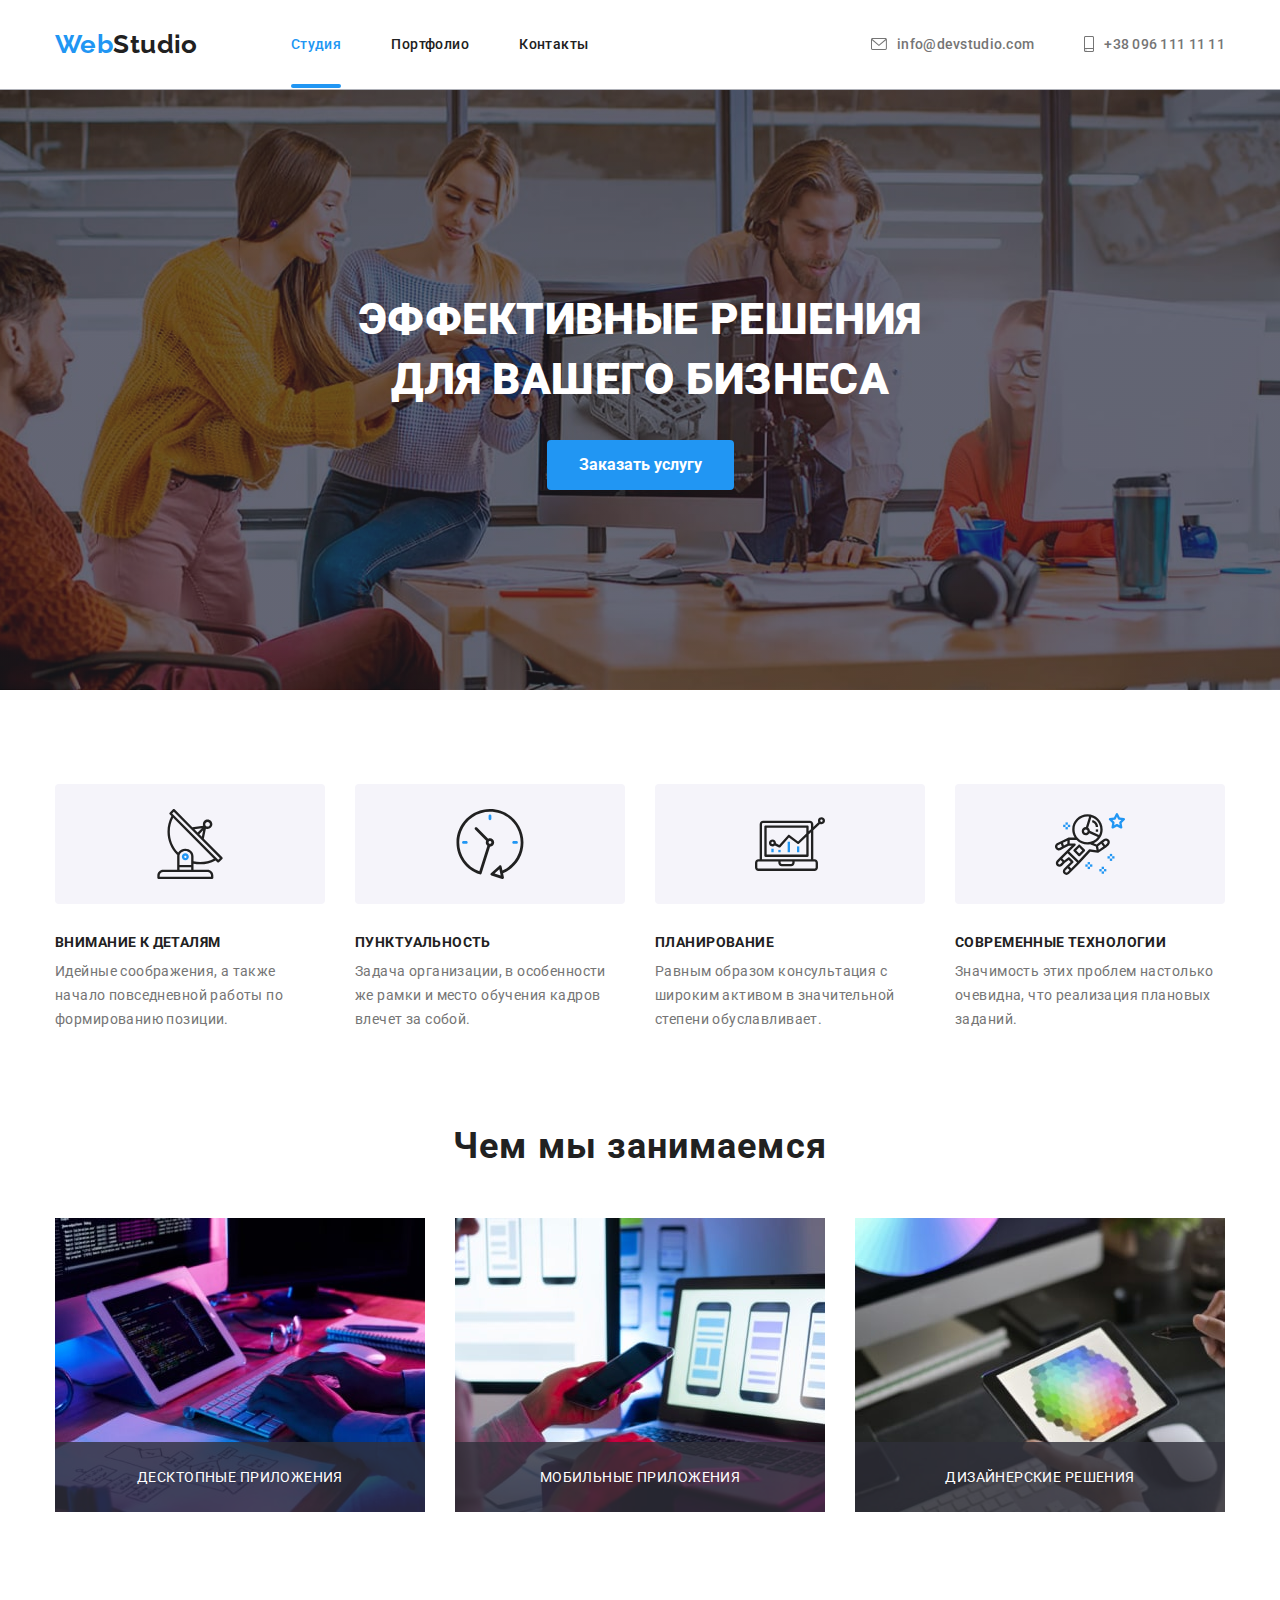
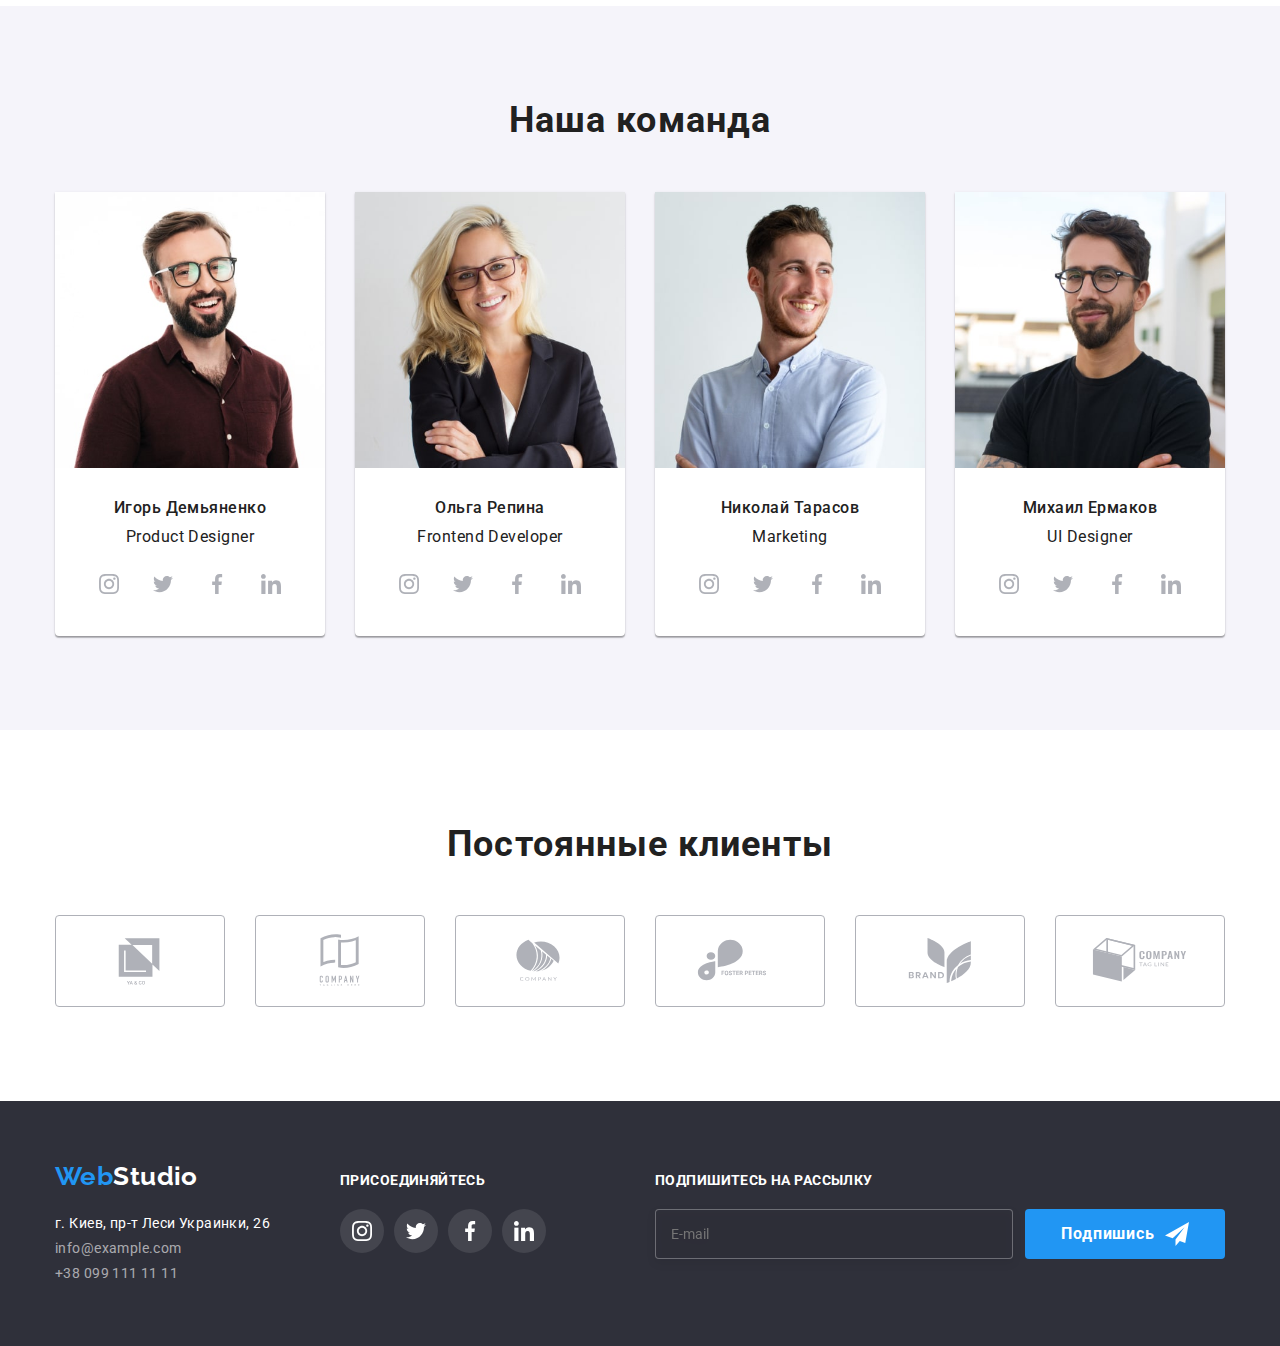
==== commit 7a593866: "ппп" ====
--- a/index.html
+++ b/index.html
@@ -181,7 +181,7 @@
 							srcset="./images/desktop/desktop-devblockone.jpg 1x, ./images/desktop/desktop-devblockone2x.jpg 2x"
 							src="./images/desktop/desktop-devblockone.jpg" alt="Комп" width="370">
 						<div class="work__overlay">
-							<p>Десктопные приложения</p>
+							<p>ДЕСКТОПНЫЕ ПРИЛОЖЕНИЯ</p>
 						</div>
 					</li>
 
@@ -190,7 +190,7 @@
 						<img srcset="./images/desktop/desktop-devblockotwo.jpg 1x, ./images/desktop/desktop-devblockotwo2x.jpg 2x"
 							src="./images/desktop/desktop-devblockotwo.jpg" alt="Телефон" width="370">
 						<div class="work__overlay">
-							<p>Мобильные приложения</p>
+							<p>МОБИЛЬНЫЕ ПРИЛОЖЕНИЯ</p>
 						</div>
 					</li>
 
@@ -199,7 +199,7 @@
 						<img srcset="./images/desktop/desktop-devblockthree.jpg 1x, ./images/desktop/desktop-devblockthree2x.jpg 2x"
 							src="./images/desktop/desktop-devblockthree.jpg" alt="Планшет" width="370">
 						<div class="work__overlay">
-							<p>Дизайнерские решения</p>
+							<p>ДИЗАЙНЕРСКИЕ РЕШЕНИЯ</p>
 						</div>
 					</li>
 				</ul>
@@ -507,7 +507,7 @@
 				<label class="modal-form__name" for="name">Имя
 					<div class="modal-form__item">
 						<input class="modal-form__input" type="text" name="user-name" id="name" required>
-						<svg class="modal-form__svg" width="18" height="18">
+						<svg class="modal-form__svg" width="12" height="12">
 							<use href="./images/icons/sprite.svg#icon-human"></use>
 						</svg>
 					</div>
@@ -516,7 +516,7 @@
 				<label class="modal-form__name" for="tel">Телефон
 					<div class="modal-form__item">
 						<input class="modal-form__input" type="tel" name="user-tel" id="tel" required>
-						<svg class="modal-form__svg" width="18" height="18">
+						<svg class="modal-form__svg" width="13" height="13">
 							<use href="./images/icons/sprite.svg#icon-telephone"></use>
 						</svg>
 					</div>
@@ -525,7 +525,7 @@
 				<label class="modal-form__name" for="email">Почта
 					<div class="modal-form__item">
 						<input class="modal-form__input" type="email" name="user-email" id="email" required>
-						<svg class="modal-form__svg" width="18" height="18">
+						<svg class="modal-form__svg" width="15" height="12">
 							<use href="./images/icons/sprite.svg#icon-little-mail"></use>
 						</svg>
 					</div>
--- a/css/main.min.css
+++ b/css/main.min.css
@@ -1,2 +1,2 @@
-:root{--color-grey: rgba(117, 117, 117, 1);--black-color: rgba(33, 33, 33, 1);--blue-color: rgba(33, 150, 243, 1);--color-white: rgb(255, 255, 255, 1);--background-section: rgb(47, 48, 58);--background-ourTeam: rgb(245, 244, 250, 1);--background-color-button: rgb(33, 150, 243);--footer-contact-color: rgba(255, 255, 255, 0.6);--background-color-filter: rgba(245, 244, 250, 1);--background-color-header: rgba(255, 255, 255, 1);--card-set-gap: 30px;--background-Hero: rgba(47, 48, 58, 0.4);--background-footer-icons: rgba(255, 255, 255, 0.1);--color-icons: rgb(175, 177, 184, 1);--cubic-bezier: cubic-bezier(0.4, 0, 0.2, 1);--border--cards: rgb(238, 238, 238)}.section{padding-top:60px;padding-bottom:60px}@media screen and (min-width: 1200px){.section{padding-top:94px;padding-bottom:94px}}*{text-decoration:none;list-style-type:none;-webkit-box-sizing:border-box;box-sizing:border-box;margin:0;padding:0}body{font-family:"Roboto", sans-serif;color:var(--black-color)}.titleNone{display:none}img{display:block;max-width:100%;height:auto}body{background-color:#ffffff;color:#212121;font-family:Roboto, sans-serif;font-weight:400;font-size:14px;letter-spacing:0.03em;overflow-x:hidden}.container{width:100%;margin:0 auto;padding-left:15px;padding-right:15px}@media screen and (min-width: 480px) and (max-width: 767px){.container{max-width:480px}}@media screen and (min-width: 768px) and (max-width: 1199px){.container{max-width:768px}}@media screen and (min-width: 1200px){.container{max-width:1200px}}.title{font-weight:bold;font-size:28px;line-height:1.166;text-align:center;letter-spacing:0.03em;margin-bottom:50px}@media screen and (min-width: 1200px){.title{font-size:36px}}.header{padding-top:24px;padding-bottom:25px;-webkit-box-align:center;-ms-flex-align:center;align-items:center;background:var(--background-color-header)}@media screen and (max-width: 767px){.header{height:60px}}.header__container{display:-webkit-box;display:-ms-flexbox;display:flex}.header{border-bottom:1px solid var(--color-icons)}.hero{text-align:center;background:var(--background-section);padding-top:118px;padding-bottom:118px;max-width:1600px;margin-right:auto;margin-left:auto;background-size:cover;background-position:center;background-repeat:no-repeat}@media screen and (max-width: 767px){.hero{max-width:480px;background-image:-webkit-gradient(linear, left top, right top, from(var(--background-Hero)), to(var(--background-Hero))),url(./../images/mobile/mob-hero.jpg);background-image:linear-gradient(to right, var(--background-Hero), var(--background-Hero)),url(./../images/mobile/mob-hero.jpg)}}@media screen and (max-width: 767px) and (min-device-pixel-ratio: 2), screen and (max-width: 767px) and (-webkit-min-device-pixel-ratio: 2), screen and (max-width: 767px) and (min-resolution: 192dpi), screen and (max-width: 767px) and (min-resolution: 2dppx){.hero{background-image:-webkit-gradient(linear, left top, right top, from(var(--background-Hero)), to(var(--background-Hero))),url(./../images/mobile/mob-hero2x.jpg);background-image:linear-gradient(to right, var(--background-Hero), var(--background-Hero)),url(./../images/mobile/mob-hero2x.jpg)}}@media screen and (min-width: 768px){.hero{background-image:-webkit-gradient(linear, left top, right top, from(var(--background-Hero)), to(var(--background-Hero))),url(./../images/tablet/tab-hero.jpg);background-image:linear-gradient(to right, var(--background-Hero), var(--background-Hero)),url(./../images/tablet/tab-hero.jpg)}}@media screen and (min-width: 768px) and (min-device-pixel-ratio: 2), screen and (min-width: 768px) and (-webkit-min-device-pixel-ratio: 2), screen and (min-width: 768px) and (min-resolution: 192dpi), screen and (min-width: 768px) and (min-resolution: 2dppx){.hero{background-image:-webkit-gradient(linear, left top, right top, from(var(--background-Hero)), to(var(--background-Hero))),url(./../images/tablet/tab-hero2x.jpg);background-image:linear-gradient(to right, var(--background-Hero), var(--background-Hero)),url(./../images/tablet/tab-hero2x.jpg)}}@media screen and (min-width: 1200px){.hero{background-image:-webkit-gradient(linear, left top, right top, from(var(--background-Hero)), to(var(--background-Hero))),url(./../images/desktop/desktop-hero.jpg);background-image:linear-gradient(to right, var(--background-Hero), var(--background-Hero)),url(./../images/desktop/desktop-hero.jpg)}}@media screen and (min-width: 1200px) and (min-device-pixel-ratio: 2), screen and (min-width: 1200px) and (-webkit-min-device-pixel-ratio: 2), screen and (min-width: 1200px) and (min-resolution: 192dpi), screen and (min-width: 1200px) and (min-resolution: 2dppx){.hero{background-image:-webkit-gradient(linear, left top, right top, from(var(--background-Hero)), to(var(--background-Hero))),url(./../images/desktop/desktop-hero2x.jpg);background-image:linear-gradient(to right, var(--background-Hero), var(--background-Hero)),url(./../images/desktop/desktop-hero2x.jpg)}}@media screen and (min-width: 1200px){.hero{padding-top:200px;padding-bottom:200px;max-width:1600px}}.hero__title{color:var(--color-white);font-style:normal;font-weight:900;font-size:26px;line-height:1.363;margin-bottom:30px;text-align:center}@media screen and (min-width: 1200px){.hero__title{font-size:44px;line-height:1.36}}.hero__button{display:inline-block;font-family:inherit;background-color:var(--background-color-button);color:var(--color-white);border:none;font-weight:bold;font-size:16px;line-height:1.875;-webkit-box-align:center;-ms-flex-align:center;align-items:center;cursor:pointer;padding:10px 32px;border-radius:4px}.hero__button:hover,.hero__button:focus{color:var(--color-white)}.description{padding-top:60px}@media screen and (min-width: 1200px){.description{padding-top:94px}}.description__list{margin-top:-30px}@media screen and (min-width: 768px){.description__list{display:-webkit-box;display:-ms-flexbox;display:flex;-ms-flex-wrap:wrap;flex-wrap:wrap;margin-left:-30px}}.description__tool{display:-webkit-box;display:-ms-flexbox;display:flex;width:100%;height:120px;-webkit-box-pack:center;-ms-flex-pack:center;justify-content:center;-webkit-box-align:center;-ms-flex-align:center;align-items:center;background-color:var(--background-color-filter);border-radius:4px;margin-bottom:30px}.description__item{width:100%;margin-top:30px}@media screen and (min-width: 768px){.description__item{-ms-flex-preferred-size:calc((100% - 60px) / 2);flex-basis:calc((100% - 60px) / 2);margin-left:30px}}@media screen and (min-width: 1200px){.description__item{-ms-flex-preferred-size:calc((100% - 120px) / 4);flex-basis:calc((100% - 120px) / 4)}}.description__title{font-weight:bold;font-size:14px;line-height:1.142;letter-spacing:0.03em;text-transform:uppercase;margin-bottom:10px;text-align:center}@media screen and (min-width: 768px){.description__title{text-align:left}}.description__text{-webkit-box-align:center;-ms-flex-align:center;align-items:center;font-weight:normal;font-size:14px;line-height:1.714;letter-spacing:0.03em;color:var(--color-grey)}.work{padding-top:0}@media screen and (max-width: 1199px){.work{display:none}}.work{padding-top:94px;padding-bottom:94px}.work__list{display:-webkit-box;display:-ms-flexbox;display:flex;-webkit-box-pack:center;-ms-flex-pack:center;justify-content:center}.work__item{position:relative}.work__item:not(:last-child){display:-webkit-box;display:-ms-flexbox;display:flex;margin-right:30px}.work__overlay{display:-webkit-box;display:-ms-flexbox;display:flex;-webkit-box-pack:center;-ms-flex-pack:center;justify-content:center;-webkit-box-align:center;-ms-flex-align:center;align-items:center;background:rgba(47,48,58,0.8);height:70px;width:370px;position:absolute;color:var(--color-white);bottom:0;width:370px}.team__list{text-align:center;margin-bottom:-30px}@media screen and (min-width: 768px){.team__list{display:-webkit-box;display:-ms-flexbox;display:flex;-ms-flex-wrap:wrap;flex-wrap:wrap;margin-left:-30px;margin-top:-30px}}.team__item{background-color:var(--color-white);-webkit-box-shadow:0px 1px 3px rgba(0,0,0,0.12),0px 1px 1px rgba(0,0,0,0.14),0px 2px 1px rgba(0,0,0,0.2);box-shadow:0px 1px 3px rgba(0,0,0,0.12),0px 1px 1px rgba(0,0,0,0.14),0px 2px 1px rgba(0,0,0,0.2);border-radius:0px 0px 4px 4px;margin-bottom:30px}@media screen and (min-width: 768px){.team__item{-ms-flex-preferred-size:calc((100% - 60px) / 2);flex-basis:calc((100% - 60px) / 2);margin-top:30px;margin-left:30px}}@media screen and (min-width: 1200px){.team__item{-ms-flex-preferred-size:calc((100% - 120px) / 4);flex-basis:calc((100% - 120px) / 4)}}.team{padding-top:60px;padding-bottom:60px;background:var(--background-ourTeam)}@media screen and (min-width: 1200px){.team{padding-top:94px;padding-bottom:94px}}.team__box{padding-top:30px;padding-right:32px;padding-bottom:24px;padding-left:32px}@media screen and (min-width: 1200px){.team__box{padding-bottom:30px}}.team__name{font-weight:500;font-size:16px;line-height:1.187;text-align:center;letter-spacing:0.03em;margin-bottom:10px}.team__work{font-weight:normal;font-size:16px;line-height:1.187;text-align:center;letter-spacing:0.03em;margin-bottom:16px}.clients{padding-top:94px;padding-bottom:94px}.clients__list{display:-webkit-box;display:-ms-flexbox;display:flex;-ms-flex-wrap:wrap;flex-wrap:wrap;margin-left:-30px;margin-top:-30px}@media screen and (min-width: 1200px){.clients__list{-ms-flex-wrap:nowrap;flex-wrap:nowrap}}.clients__item{-ms-flex-preferred-size:calc((100% - 60px) / 2);flex-basis:calc((100% - 60px) / 2);margin-left:30px;margin-top:30px}@media screen and (min-width: 768px) and (max-width: 1199px){.clients__item{-ms-flex-preferred-size:calc((100% - 90px) / 3);flex-basis:calc((100% - 90px) / 3)}}.clients__link{border:1px solid #afb1b8;fill:var(--color-icons);display:-webkit-box;display:-ms-flexbox;display:flex;height:92px;border-radius:4px;-webkit-box-pack:center;-ms-flex-pack:center;justify-content:center;-webkit-box-align:center;-ms-flex-align:center;align-items:center;-webkit-transition:fill 250ms var(--cubic-bezier),border 250ms var(--cubic-bezier);transition:fill 250ms var(--cubic-bezier),border 250ms var(--cubic-bezier)}.clients__link:focus,.clients__link:hover{fill:var(--blue-color);border-color:var(--blue-color)}.clients__icon{display:-webkit-box;display:-ms-flexbox;display:flex;-webkit-box-align:center;-ms-flex-align:center;align-items:center;-webkit-box-pack:center;-ms-flex-pack:center;justify-content:center;width:106px;height:60px;background-color:var(--color-white)}.clients__icon:focus,.clients__icon:hover{fill:var(--blue-color);border-color:var(--blue-color)}.footer{padding-top:60px;padding-bottom:60px;background-color:var(--background-section)}.footer-address__white{color:var(--color-white)}.footer__box{text-align:left;font-style:normal;font-weight:normal;font-size:14px;line-height:1.714;letter-spacing:0.03em;color:var(--color-white)}.footer-container{text-align:center}@media screen and (min-width: 1200px){.footer-container{display:-webkit-box;display:-ms-flexbox;display:flex}}@media screen and (min-width: 1200px){.footer-container{display:-webkit-box;display:-ms-flexbox;display:flex;-webkit-box-align:baseline;-ms-flex-align:baseline;align-items:baseline;text-align:left}}@media screen and (min-width: 768px){.footer__tablet{display:-webkit-box;display:-ms-flexbox;display:flex;-ms-flex-pack:distribute;justify-content:space-around;-webkit-box-align:baseline;-ms-flex-align:baseline;align-items:baseline}}.portfolio{padding-top:94px;padding-bottom:94px}.portfolio-cards{margin-bottom:-30px}@media screen and (min-width: 768px){.portfolio-cards{display:-webkit-box;display:-ms-flexbox;display:flex;-ms-flex-wrap:wrap;flex-wrap:wrap;margin-top:30px;margin-left:-30px}}.portfolio-cards__list{width:100%}.portfolio-cards__list:not(:last-child){margin-bottom:30px}@media screen and (min-width: 768px){.portfolio-cards__list{-ms-flex-preferred-size:calc((100% - 60px) / 2);flex-basis:calc((100% - 60px) / 2);margin-left:30px}}@media screen and (min-width: 1200px){.portfolio-cards__list{-ms-flex-preferred-size:calc((100% - 90px) / 3);flex-basis:calc((100% - 90px) / 3)}}.portfolio-cards__link{display:-webkit-box;display:-ms-flexbox;display:flex;-webkit-box-orient:vertical;-webkit-box-direction:normal;-ms-flex-direction:column;flex-direction:column;height:100%;-webkit-transition:-webkit-box-shadow 250ms cubic-bezier(0.4, 0, 0.2, 1);transition:-webkit-box-shadow 250ms cubic-bezier(0.4, 0, 0.2, 1);transition:box-shadow 250ms cubic-bezier(0.4, 0, 0.2, 1);transition:box-shadow 250ms cubic-bezier(0.4, 0, 0.2, 1), -webkit-box-shadow 250ms cubic-bezier(0.4, 0, 0.2, 1)}.portfolio-cards__link:hover,.portfolio-cards__link:focus{-webkit-box-shadow:0px 1px 1px rgba(0,0,0,0.12),0px 4px 4px rgba(0,0,0,0.06),1px 4px 6px rgba(0,0,0,0.16);box-shadow:0px 1px 1px rgba(0,0,0,0.12),0px 4px 4px rgba(0,0,0,0.06),1px 4px 6px rgba(0,0,0,0.16)}.portfolio-cards__thumb{position:relative;overflow:hidden}.portfolio-overlay__text{position:absolute;width:100%;height:100%;font-size:14px;line-height:1.56;display:-webkit-box;display:-ms-flexbox;display:flex;-webkit-box-pack:center;-ms-flex-pack:center;justify-content:center;-webkit-box-align:center;-ms-flex-align:center;align-items:center;margin:0;padding-left:24px;padding-right:24px;color:var(--color-white);background-color:rgba(33,150,243,0.9);-webkit-transform:translateY(100%);transform:translateY(100%);-webkit-transition:-webkit-transform 250ms cubic-bezier(0.4, 0, 0.2, 1);transition:-webkit-transform 250ms cubic-bezier(0.4, 0, 0.2, 1);transition:transform 250ms cubic-bezier(0.4, 0, 0.2, 1);transition:transform 250ms cubic-bezier(0.4, 0, 0.2, 1), -webkit-transform 250ms cubic-bezier(0.4, 0, 0.2, 1)}.portfolio-cards__link:hover .portfolio-overlay__text,.portfolio-cards__link:focus .portfolio-overlay__text{-webkit-transform:translateY(0);transform:translateY(0)}@media screen and (min-width: 480px){.portfolio-overlay__text{font-size:18px}}.portfolio-overlay{bottom:0;width:100%;height:100%;background:rgba(33,150,243,0.9);position:absolute;-webkit-transition:-webkit-transform 250ms var(--cubic-bezier);transition:-webkit-transform 250ms var(--cubic-bezier);transition:transform 250ms var(--cubic-bezier);transition:transform 250ms var(--cubic-bezier), -webkit-transform 250ms var(--cubic-bezier);-webkit-transform:translateY(100%);transform:translateY(100%)}.portfolio-cards__link{color:var(--black-color)}.portfolio-cards__link:hover .portfolio-overlay,.portfolio-cards__link:focus .portfolio-overlay{-webkit-transform:translate(0);transform:translate(0)}@media screen and (min-width: 480px){.portfolio-cards__link{font-size:18px}}.portfolio-name{-webkit-box-flex:1;-ms-flex-positive:1;flex-grow:1;padding:20px 24px;border-bottom:1px solid var(--border--cards);border-left:1px solid var(--border--cards);border-right:1px solid var(--border--cards)}.portfolio-name__title{font-weight:700;font-size:18px;line-height:2;letter-spacing:0.06em;margin-bottom:4px;color:var(--black-color)}.portfolio-name__text{color:var(--color-grey);font-size:16px;line-height:1.88}.navigation__logo{display:block;color:var(--black-color);font-family:Raleway;font-weight:bold;font-size:26px;line-height:1.192}.navigation__web{color:var(--blue-color)}.footer__logo{display:block;color:var(--black-color);font-family:Raleway;font-weight:bold;font-size:26px;line-height:1.192;margin-bottom:20px}@media screen and (max-width: 767px){.footer__logo{text-align:center}}nav{display:-webkit-box;display:-ms-flexbox;display:flex}nav .nav-list__link--studio.current{color:var(--blue-color)}@media screen and (min-width: 767px){.nav{display:-webkit-box;display:-ms-flexbox;display:flex;-webkit-box-align:center;-ms-flex-align:center;align-items:center}}.nav-list{display:-webkit-box;display:-ms-flexbox;display:flex;-webkit-box-align:center;-ms-flex-align:center;align-items:center;margin-left:93px}.nav-list>.nav-list__item:not(:last-child){margin-right:50px}@media screen and (max-width: 767px){.nav-list{display:none}}@media screen and (min-width: 768px) and (max-width: 1199px){.nav-list{margin-left:88px}}@media screen and (min-width: 1200px){.nav-list{margin-left:93px}}.nav-list__item{display:block}.nav-list__link--studio{position:relative;text-decoration:none;color:var(--black-color);font-weight:500;font-size:14px;line-height:1.142;-webkit-transition:color 250ms var(--cubic-bezier);transition:color 250ms var(--cubic-bezier)}.nav-list__link--studio.current::after{margin-top:32px;display:block;content:"";position:absolute;width:100%;height:4px;background:#2196f3;border-radius:2px}.nav-list__link--studio:hover,.nav-list__link--studio:focus{color:var(--blue-color)}.contact__list>.contact__item:not(:last-child){margin-right:50px}.nav-list__link--portfolio.current::after{margin-top:32px;display:block;content:"";position:absolute;width:100%;height:4px;background:#2196f3;border-radius:2px}.nav .nav-list__link--portfolio.current{color:var(--blue-color)}.nav-list__link--portfolio{color:var(--black-color);font-weight:500;font-size:14px;line-height:1.142;position:relative;-webkit-transition:color 250ms var(--cubic-bezier);transition:color 250ms var(--cubic-bezier)}.nav-list__link--portfolio:hover,.nav-list__link--portfolio:focus{color:var(--blue-color)}.contact__list{display:-webkit-box;display:-ms-flexbox;display:flex;margin-left:auto}@media screen and (max-width: 767px){.contact__list{display:none}}@media screen and (min-width: 768px) and (max-width: 1199px){.contact__list{-webkit-box-orient:vertical;-webkit-box-direction:normal;-ms-flex-direction:column;flex-direction:column;margin-left:30px}}@media screen and (min-width: 1200px){.contact__list{-webkit-box-align:center;-ms-flex-align:center;align-items:center}}.nav-list__link--contact{color:var(--black-color);font-weight:500;font-size:14px;line-height:1.142}.contact__icon{fill:currentColor;margin-right:10px}.contact__link{display:-webkit-box;display:-ms-flexbox;display:flex;-webkit-box-align:center;-ms-flex-align:center;align-items:center;color:var(--color-grey);font-weight:500;font-size:14px;line-height:1.142;letter-spacing:0.02em;-webkit-transition:color 250ms var(--cubic-bezier);transition:color 250ms var(--cubic-bezier)}.contact__link:hover,.contact__link:focus{color:var(--blue-color)}.footer-form{margin-left:auto}.footer-form__title{display:block;margin-bottom:20px;font-weight:bold;font-size:14px;line-height:1.14;letter-spacing:0.03em;text-transform:uppercase;color:var(--color-white)}@media screen and (max-width: 767px){.footer-form__title{text-align:center}}@media screen and (min-width: 1200px){.footer-form__list{display:-webkit-box;display:-ms-flexbox;display:flex}}.footer-form__mail{width:358px;height:50px;padding:15px;margin-right:12px;border:1px solid rgba(255,255,255,0.3);-webkit-filter:drop-shadow(0px 4px 4px rgba(0,0,0,0.15));filter:drop-shadow(0px 4px 4px rgba(0,0,0,0.15));border-radius:4px;background-color:var(--background-Hero);color:var(--color-white)}@media screen and (max-width: 767px){.footer-form__mail{margin-bottom:20px;width:100%}}@media screen and (min-width: 768px) and (max-width: 1199px){.footer-form__mail{width:450px;margin-left:auto;margin-right:auto;margin-bottom:20px}}@media screen and (min-width: 1200px){.footer-form__mail{display:inline-block;width:358px;margin-right:12px;margin-bottom:0}}.footer-form__button{display:-webkit-box;display:-ms-flexbox;display:flex;-webkit-box-pack:center;-ms-flex-pack:center;justify-content:center;-webkit-box-align:center;-ms-flex-align:center;align-items:center;width:200px;height:50px;font-weight:bold;font-size:16px;line-height:1.87;letter-spacing:0.06em;color:var(--color-white);background-color:var(--blue-color);-webkit-box-shadow:0px,4px,4px #000;box-shadow:0px,4px,4px #000;border-radius:4px;border:none;cursor:pointer;margin:0 auto}@media screen and (min-width: 480px) and (max-width: 767px){.footer-form__button{margin:0 auto}}.footer-form__svg{margin-left:10px;fill:var(--color-white)}.portfolio-filter{margin-bottom:34px;display:-webkit-box;display:-ms-flexbox;display:flex}@media screen and (max-width: 767px){.portfolio-filter{-ms-flex-wrap:wrap;flex-wrap:wrap}}@media screen and (min-width: 768px){.portfolio-filter{-webkit-box-pack:center;-ms-flex-pack:center;justify-content:center}}.portfolio-filter__button{background:var(--background-color-filter);color:var(--black-color);font-family:inherit;font-weight:500;font-size:16px;line-height:1.625;text-align:center;letter-spacing:0.03em;border:none;border-radius:4px;cursor:pointer;padding:6px 22px;-webkit-transition:background 250ms var(--cubic-bezier),color 250ms var(--cubic-bezier),-webkit-box-shadow 250ms var(--cubic-bezier);transition:background 250ms var(--cubic-bezier),color 250ms var(--cubic-bezier),-webkit-box-shadow 250ms var(--cubic-bezier);transition:background 250ms var(--cubic-bezier),color 250ms var(--cubic-bezier),box-shadow 250ms var(--cubic-bezier);transition:background 250ms var(--cubic-bezier),color 250ms var(--cubic-bezier),box-shadow 250ms var(--cubic-bezier),-webkit-box-shadow 250ms var(--cubic-bezier)}.portfolio-filter__item:not(:last-child){margin-right:8px}@media screen and (max-width: 767px){.portfolio-filter__item:not(:nth-last-child(-n+2)){margin-bottom:15px}}.portfolio-filter__button:hover,.portfolio-filter__button:focus{background:var(--background-color-button);color:var(--color-white);-webkit-box-shadow:0px 1px 1px rgba(0,0,0,0.12),0px 4px 4px rgba(0,0,0,0.06),1px 4px 6px rgba(0,0,0,0.16);box-shadow:0px 1px 1px rgba(0,0,0,0.12),0px 4px 4px rgba(0,0,0,0.06),1px 4px 6px rgba(0,0,0,0.16)}.back-drop{position:fixed;top:0;left:0;width:100%;height:100%;background-color:rgba(0,0,0,0.2);opacity:1;-webkit-transition:opacity 250ms var(--cubic-bezier),visibility 250ms var(--cubic-bezier);transition:opacity 250ms var(--cubic-bezier),visibility 250ms var(--cubic-bezier)}.back-drop.is-hidden{opacity:0;pointer-events:none;visibility:hidden}.back-drop.is-hidden .modal-section{-webkit-transform:translate(-50%, -50%) scale(0.8);transform:translate(-50%, -50%) scale(0.8)}@media screen and (max-width: 479px){.back-drop{display:-webkit-box;display:-ms-flexbox;display:flex;-webkit-box-pack:center;-ms-flex-pack:center;justify-content:center;padding:20px 15px}}@media screen and (min-width: 480px) and (max-width: 767px){.back-drop{display:-webkit-box;display:-ms-flexbox;display:flex;-webkit-box-pack:center;-ms-flex-pack:center;justify-content:center;padding:93px 15px}}.modal-section{position:absolute;width:100%;height:100%;max-width:450px;max-height:609px;top:50%;left:50%;padding:40px;background:var(--color-white);-webkit-transform:scale(1) translate(-50%, -50%);transform:scale(1) translate(-50%, -50%);-webkit-transition:visibility 250ms var(--cubic-bezier),-webkit-transform 250ms var(--cubic-bezier);transition:visibility 250ms var(--cubic-bezier),-webkit-transform 250ms var(--cubic-bezier);transition:transform 250ms var(--cubic-bezier),visibility 250ms var(--cubic-bezier);transition:transform 250ms var(--cubic-bezier),visibility 250ms var(--cubic-bezier),-webkit-transform 250ms var(--cubic-bezier)}@media screen and (min-width: 768px){.modal-section{position:absolute;top:50%;left:50%;-webkit-transform:translate(-50%, -50%) scale(1);transform:translate(-50%, -50%) scale(1)}}@media screen and (min-width: 1200px){.modal-section{max-width:528px;max-height:581px}}.modal-section__close{display:-webkit-box;display:-ms-flexbox;display:flex;position:absolute;-webkit-box-pack:center;-ms-flex-pack:center;justify-content:center;top:8px;right:8px;width:30px;height:30px;-webkit-box-align:center;-ms-flex-align:center;align-items:center;border-radius:50%;margin-left:auto;background:var(--color-white);border:1px solid rgba(0,0,0,0.1);cursor:pointer;-webkit-transition:fill 250ms var(--cubic-bezier);transition:fill 250ms var(--cubic-bezier)}.modal-section__close:hover,.modal-section__close:focus{fill:var(--blue-color)}.modal-form{display:-webkit-box;display:-ms-flexbox;display:flex;-webkit-box-orient:vertical;-webkit-box-direction:normal;-ms-flex-direction:column;flex-direction:column;margin-left:auto;margin-right:auto}.modal-form__title{font-weight:bold;font-size:20px;line-height:1.15;text-align:center;letter-spacing:0.03em;color:var(--black-color);margin-bottom:12px}@media screen and (max-width: 479px){.modal-form__title{font-size:15px}}@media screen and (min-width: 1200px){.modal-form__title{line-height:1.15}}.modal-form__name{font-size:12px;line-height:14px;letter-spacing:0.01em;color:var(--color-grey);display:inline-block;margin-bottom:10px}.modal-form__item{position:relative;display:block;margin-top:4px}.modal-form__input{display:block;height:40px;width:100%;padding-top:12px;padding-bottom:12px;padding-left:42px;border:1px solid rgba(33,33,33,0.2);border-radius:4px;-webkit-transition:border 250ms var(--cubic-bezier);transition:border 250ms var(--cubic-bezier)}.modal-form__input:focus,.modal-form__input:hover{outline-color:var(--blue-color)}.modal-form__input:focus+.modal-form__svg,.modal-form__input:hover+.modal-form__svg{fill:var(--blue-color)}@media screen and (max-width: 479px){.modal-form__input{height:30px}}.modal-form__svg{fill:var(--black-color);margin-bottom:4px;top:50%;left:12px;-webkit-transform:translateY(-50%);transform:translateY(-50%);position:absolute;-webkit-transition:fill 250ms var(--cubic-bezier);transition:fill 250ms var(--cubic-bezier)}.modal-form__textarea{resize:none;width:100%;height:120px;padding:12px 16px;border:1px solid rgba(33,33,33,0.2);border-radius:4px;-webkit-transition:border 250ms var(--cubic-bezier);transition:border 250ms var(--cubic-bezier)}.modal-form__textarea::-webkit-input-placeholder{font-size:14px;line-height:16px;letter-spacing:0.01em;color:rgba(117,117,117,0.5)}.modal-form__textarea:-ms-input-placeholder{font-size:14px;line-height:16px;letter-spacing:0.01em;color:rgba(117,117,117,0.5)}.modal-form__textarea::-ms-input-placeholder{font-size:14px;line-height:16px;letter-spacing:0.01em;color:rgba(117,117,117,0.5)}.modal-form__textarea::placeholder{font-size:14px;line-height:16px;letter-spacing:0.01em;color:rgba(117,117,117,0.5)}@media screen and (min-width: 1200px){.modal-form__textarea::-webkit-input-placeholder{font-size:12px;line-height:1.17}.modal-form__textarea:-ms-input-placeholder{font-size:12px;line-height:1.17}.modal-form__textarea::-ms-input-placeholder{font-size:12px;line-height:1.17}.modal-form__textarea::placeholder{font-size:12px;line-height:1.17}}.modal-form__textarea:focus,.modal-form__textarea:hover{outline-color:var(--blue-color)}@media screen and (max-width: 479px){.modal-form__textarea{height:100px}}.modal-check__contract{display:inline-block;font-size:12px;line-height:1.17;color:var(--blue-color);border-bottom:1px solid var(--blue-color)}@media screen and (min-width: 1200px){.modal-check__contract{font-size:14px}}.modal-form__button{display:inline-block;font-family:inherit;background-color:var(--background-color-button);color:var(--color-white);border:none;font-weight:bold;font-size:16px;line-height:1.875;-webkit-box-align:center;-ms-flex-align:center;align-items:center;cursor:pointer;padding:10px 55px;border-radius:4px;margin:auto}.modal-check__box{-webkit-appearance:none;-moz-appearance:none;appearance:none;position:absolute}.modal-check{font-size:12px;color:var(--color-grey);margin-bottom:30px;display:-webkit-box;display:-ms-flexbox;display:flex;-webkit-box-pack:center;-ms-flex-pack:center;justify-content:center}.modal-check__svg{width:16px;height:15px;border:1px solid black;border-radius:4px;display:inline-block;cursor:pointer}.modal-check__box:focus ~ .modal-check__svg{border-color:var(--blue-color)}.modal-check__box:checked ~ .modal-check__svg{background-color:var(--blue-color);border-color:var(--blue-color);-webkit-box-align:center;-ms-flex-align:center;align-items:center;-webkit-box-pack:center;-ms-flex-pack:center;justify-content:center;background-image:url("/images/icons/nike.svg");background-size:contain;background-origin:border-box}.social__list{display:-webkit-box;display:-ms-flexbox;display:flex;-webkit-box-align:center;-ms-flex-align:center;align-items:center;-webkit-box-pack:justify;-ms-flex-pack:justify;justify-content:space-between;margin-left:auto;margin-right:auto;width:206px}.social__item:not(:last-child){margin-right:10px}.social__link{fill:var(--color-icons);display:-webkit-box;display:-ms-flexbox;display:flex;-webkit-box-pack:center;-ms-flex-pack:center;justify-content:center;-webkit-box-align:center;-ms-flex-align:center;align-items:center;border-radius:50%;width:44px;height:44px;-webkit-transition:fill 250ms var(--cubic-bezier),background 250ms var(--cubic-bezier);transition:fill 250ms var(--cubic-bezier),background 250ms var(--cubic-bezier)}.social__icon{width:20px;height:20px}.social__link:hover,.social__link:focus{fill:var(--color-white);background:var(--blue-color);border-radius:50%}@media screen and (min-width: 1200px){.footer-icon__box{margin-left:70px}}.footer-icon__title{font-weight:bold;font-size:14px;line-height:inherit;letter-spacing:inherit;text-transform:uppercase;color:var(--color-white);margin-bottom:20px}@media screen and (max-width: 767px){.footer-icon__title{text-align:center}}.footer-icon__list{width:206px;display:-webkit-box;display:-ms-flexbox;display:flex;-webkit-box-align:center;-ms-flex-align:center;align-items:center}@media screen and (max-width: 767px){.footer-icon__list{margin:0 auto}}.footer-icon__svg{width:20px;height:20px;fill:var(--color-white)}.footer-icon__link{display:-webkit-box;display:-ms-flexbox;display:flex;background-color:var(--background-footer-icons);width:44px;height:44px;border-radius:50%;-webkit-box-pack:center;-ms-flex-pack:center;justify-content:center;-webkit-box-align:center;-ms-flex-align:center;align-items:center;-webkit-transition:background-color 250ms var(--cubic-bezier);transition:background-color 250ms var(--cubic-bezier)}.footer-icon__item:not(:last-child){margin-right:10px}.footer-icon__link:hover,.footer-icon__link:focus{fill:var(--color-white);background:var(--blue-color);border-radius:50%}.footer-address{font-style:normal}@media screen and (max-width: 767px){.footer-address{text-align:center;margin-bottom:60px}}.footer__web{color:var(--blue-color)}.footer-address>.footer-section__logo{margin-bottom:20px}.footer-address__link{text-decoration:none;font-weight:normal;font-size:14px;line-height:24px;letter-spacing:0.03em;color:var(--footer-contact-color);-webkit-transition:color 250ms var(--cubic-bezier);transition:color 250ms var(--cubic-bezier);padding-top:9px}.footer-address__link:hover,.footer-address__link:focus{color:var(--blue-color)}.menu-open{display:-webkit-inline-box;display:-ms-inline-flexbox;display:inline-flex;margin-left:auto;padding:0;border:0;background-color:transparent;color:var(--black-color)}.menu-open:hover,.menu-open:focus{color:var(--blue-color)}@media screen and (min-width: 768px){.menu-open{display:none}}.menu-icon{fill:currentColor}@media screen and (max-width: 767px){.mob-menu{position:fixed;top:0;left:0;width:100vw;height:100vh;background-color:#ffffff;overflow:auto;opacity:1;z-index:2}}@media screen and (min-width: 768px){.mob-menu{display:none}}@media screen and (max-width: 767px){.mob-menu.is-hidden{opacity:0;visibility:hidden;pointer-events:none}}.mob-menu__container{position:relative;display:-webkit-box;display:-ms-flexbox;display:flex;-webkit-box-orient:vertical;-webkit-box-direction:normal;-ms-flex-direction:column;flex-direction:column;-webkit-box-pack:justify;-ms-flex-pack:justify;justify-content:space-between;height:100%;padding:48px 40px}.mob-menu__close{position:absolute;top:10px;right:15px;padding:0;border:0;background-color:transparent;color:var(--black-color)}.mob-menu__close:hover,.mob-menu__close:focus{color:var(--blue-color)}@media screen and (min-width: 768px){.mob-menu__close{display:none}}.mob-menu__nav-list{margin-bottom:-32px}@media screen and (max-width: 479px){.mob-menu__nav-list{margin-bottom:-22px}}.mob-menu__nav-item{margin-bottom:32px}@media screen and (max-width: 479px){.mob-menu__nav-item{margin-bottom:22px}}.mob-menu__nav-link{font-weight:500;font-size:40px;line-height:1.18;letter-spacing:0.02em;color:var(--black-color)}.mob-menu__nav-link--current{color:var(--blue-color)}.mob-menu__nav-link:hover,.mob-menu__nav-link:focus{color:var(--blue-color)}@media screen and (max-width: 479px){.mob-menu__nav-link{font-size:30px}}.mob-menu__contacts-list{margin-bottom:64px}@media screen and (max-width: 479px){.mob-menu__contacts-list{margin-bottom:34px}}.mob-menu__contacts-item:not(:last-child){margin-bottom:32px}@media screen and (max-width: 479px){.mob-menu__contacts-item:not(:last-child){margin-bottom:22px}}.mob-menu__contacts-link{font-weight:500;font-size:24px;line-height:1.17;letter-spacing:0.02em;color:var(--color-grey)}.mob-menu__contacts-link:hover,.mob-menu__contacts-link:focus{font-size:34px;line-height:1.18;color:var(--blue-color)}@media screen and (max-width: 479px){.mob-menu__contacts-link{font-size:18px}}.mob-menu__media-list{display:-webkit-box;display:-ms-flexbox;display:flex}.mob-menu__media-item:not(:last-child){margin-right:10px}.mob-menu__media-item:not(:last-child):not(:last-child)::after{content:"";width:22px;height:0px;margin-left:10px;border:1px solid rgba(33,33,33,0.2);-webkit-transform:rotate(90deg);transform:rotate(90deg)}@media screen and (max-width: 479px){.mob-menu__media-item:not(:last-child){margin-right:7px}.mob-menu__media-item:not(:last-child):not(:last-child)::after{width:19px;margin-left:7px}}.mob-menu__media-link{font-weight:500;font-size:18px;line-height:1.22;letter-spacing:0.02em;color:#2196f3}@media screen and (max-width: 479px){.mob-menu__media-link{font-size:12px}}
+:root{--color-grey: rgba(117, 117, 117, 1);--black-color: rgba(33, 33, 33, 1);--blue-color: rgba(33, 150, 243, 1);--color-white: rgb(255, 255, 255, 1);--background-section: rgb(47, 48, 58);--background-ourTeam: rgb(245, 244, 250, 1);--background-color-button: rgb(33, 150, 243);--footer-contact-color: rgba(255, 255, 255, 0.6);--background-color-filter: rgba(245, 244, 250, 1);--background-color-header: rgba(255, 255, 255, 1);--card-set-gap: 30px;--background-Hero: rgba(47, 48, 58, 0.4);--background-footer-icons: rgba(255, 255, 255, 0.1);--color-icons: rgb(175, 177, 184, 1);--cubic-bezier: cubic-bezier(0.4, 0, 0.2, 1);--border--cards: rgb(238, 238, 238)}.section{padding-top:60px;padding-bottom:60px}@media screen and (min-width: 1200px){.section{padding-top:94px;padding-bottom:94px}}*{text-decoration:none;list-style-type:none;-webkit-box-sizing:border-box;box-sizing:border-box;margin:0;padding:0}body{font-family:"Roboto", sans-serif;color:var(--black-color)}.titleNone{display:none}img{display:block;max-width:100%;height:auto}body{background-color:#ffffff;color:#212121;font-family:Roboto, sans-serif;font-weight:400;font-size:14px;letter-spacing:0.03em;overflow-x:hidden}.container{width:100%;margin:0 auto;padding-left:15px;padding-right:15px}@media screen and (min-width: 480px) and (max-width: 767px){.container{max-width:480px}}@media screen and (min-width: 768px) and (max-width: 1199px){.container{max-width:768px}}@media screen and (min-width: 1200px){.container{max-width:1200px}}.title{font-weight:bold;font-size:28px;line-height:1.166;text-align:center;letter-spacing:0.03em;margin-bottom:50px}@media screen and (min-width: 1200px){.title{font-size:36px}}.header{padding-top:24px;padding-bottom:25px;-webkit-box-align:center;-ms-flex-align:center;align-items:center;background:var(--background-color-header)}@media screen and (max-width: 767px){.header{height:60px}}.header__container{display:-webkit-box;display:-ms-flexbox;display:flex}.header{border-bottom:1px solid var(--color-icons)}.hero{text-align:center;background:var(--background-section);padding-top:118px;padding-bottom:118px;max-width:1600px;margin-right:auto;margin-left:auto;background-size:cover;background-position:center;background-repeat:no-repeat}@media screen and (max-width: 767px){.hero{max-width:480px;background-image:-webkit-gradient(linear, left top, right top, from(var(--background-Hero)), to(var(--background-Hero))),url(./../images/mobile/mob-hero.jpg);background-image:linear-gradient(to right, var(--background-Hero), var(--background-Hero)),url(./../images/mobile/mob-hero.jpg)}}@media screen and (max-width: 767px) and (min-device-pixel-ratio: 2), screen and (max-width: 767px) and (-webkit-min-device-pixel-ratio: 2), screen and (max-width: 767px) and (min-resolution: 192dpi), screen and (max-width: 767px) and (min-resolution: 2dppx){.hero{background-image:-webkit-gradient(linear, left top, right top, from(var(--background-Hero)), to(var(--background-Hero))),url(./../images/mobile/mob-hero2x.jpg);background-image:linear-gradient(to right, var(--background-Hero), var(--background-Hero)),url(./../images/mobile/mob-hero2x.jpg)}}@media screen and (min-width: 768px){.hero{background-image:-webkit-gradient(linear, left top, right top, from(var(--background-Hero)), to(var(--background-Hero))),url(./../images/tablet/tab-hero.jpg);background-image:linear-gradient(to right, var(--background-Hero), var(--background-Hero)),url(./../images/tablet/tab-hero.jpg)}}@media screen and (min-width: 768px) and (min-device-pixel-ratio: 2), screen and (min-width: 768px) and (-webkit-min-device-pixel-ratio: 2), screen and (min-width: 768px) and (min-resolution: 192dpi), screen and (min-width: 768px) and (min-resolution: 2dppx){.hero{background-image:-webkit-gradient(linear, left top, right top, from(var(--background-Hero)), to(var(--background-Hero))),url(./../images/tablet/tab-hero2x.jpg);background-image:linear-gradient(to right, var(--background-Hero), var(--background-Hero)),url(./../images/tablet/tab-hero2x.jpg)}}@media screen and (min-width: 1200px){.hero{background-image:-webkit-gradient(linear, left top, right top, from(var(--background-Hero)), to(var(--background-Hero))),url(./../images/desktop/desktop-hero.jpg);background-image:linear-gradient(to right, var(--background-Hero), var(--background-Hero)),url(./../images/desktop/desktop-hero.jpg)}}@media screen and (min-width: 1200px) and (min-device-pixel-ratio: 2), screen and (min-width: 1200px) and (-webkit-min-device-pixel-ratio: 2), screen and (min-width: 1200px) and (min-resolution: 192dpi), screen and (min-width: 1200px) and (min-resolution: 2dppx){.hero{background-image:-webkit-gradient(linear, left top, right top, from(var(--background-Hero)), to(var(--background-Hero))),url(./../images/desktop/desktop-hero2x.jpg);background-image:linear-gradient(to right, var(--background-Hero), var(--background-Hero)),url(./../images/desktop/desktop-hero2x.jpg)}}@media screen and (min-width: 1200px){.hero{padding-top:200px;padding-bottom:200px;max-width:1600px}}.hero__title{color:var(--color-white);font-style:normal;font-weight:900;font-size:26px;line-height:1.363;margin-bottom:30px;text-align:center}@media screen and (min-width: 1200px){.hero__title{font-size:44px;line-height:1.36}}.hero__button{display:inline-block;font-family:inherit;background-color:var(--background-color-button);color:var(--color-white);border:none;font-weight:bold;font-size:16px;line-height:1.875;-webkit-box-align:center;-ms-flex-align:center;align-items:center;cursor:pointer;padding:10px 32px;border-radius:4px}.hero__button:hover,.hero__button:focus{color:var(--color-white)}.description{padding-top:60px}@media screen and (min-width: 1200px){.description{padding-top:94px}}.description__list{margin-top:-30px}@media screen and (min-width: 768px){.description__list{display:-webkit-box;display:-ms-flexbox;display:flex;-ms-flex-wrap:wrap;flex-wrap:wrap;margin-left:-30px}}.description__tool{display:-webkit-box;display:-ms-flexbox;display:flex;width:100%;height:120px;-webkit-box-pack:center;-ms-flex-pack:center;justify-content:center;-webkit-box-align:center;-ms-flex-align:center;align-items:center;background-color:var(--background-color-filter);border-radius:4px;margin-bottom:30px}.description__item{width:100%;margin-top:30px}@media screen and (min-width: 768px){.description__item{-ms-flex-preferred-size:calc((100% - 60px) / 2);flex-basis:calc((100% - 60px) / 2);margin-left:30px}}@media screen and (min-width: 1200px){.description__item{-ms-flex-preferred-size:calc((100% - 120px) / 4);flex-basis:calc((100% - 120px) / 4)}}.description__title{font-weight:bold;font-size:14px;line-height:1.142;letter-spacing:0.03em;text-transform:uppercase;margin-bottom:10px;text-align:center}@media screen and (min-width: 768px){.description__title{text-align:left}}.description__text{-webkit-box-align:center;-ms-flex-align:center;align-items:center;font-weight:normal;font-size:14px;line-height:1.714;letter-spacing:0.03em;color:var(--color-grey)}.work{padding-top:0}@media screen and (max-width: 1199px){.work{display:none}}.work{padding-top:94px;padding-bottom:94px}.work__list{display:-webkit-box;display:-ms-flexbox;display:flex;-webkit-box-pack:center;-ms-flex-pack:center;justify-content:center}.work__item{position:relative}.work__item:not(:last-child){display:-webkit-box;display:-ms-flexbox;display:flex;margin-right:30px}.work__overlay{display:-webkit-box;display:-ms-flexbox;display:flex;-webkit-box-pack:center;-ms-flex-pack:center;justify-content:center;-webkit-box-align:center;-ms-flex-align:center;align-items:center;background:rgba(47,48,58,0.8);height:70px;width:370px;position:absolute;color:var(--color-white);bottom:0;width:370px}.team__list{text-align:center;margin-bottom:-30px}@media screen and (min-width: 768px){.team__list{display:-webkit-box;display:-ms-flexbox;display:flex;-ms-flex-wrap:wrap;flex-wrap:wrap;margin-left:-30px;margin-top:-30px}}.team__item{background-color:var(--color-white);-webkit-box-shadow:0px 1px 3px rgba(0,0,0,0.12),0px 1px 1px rgba(0,0,0,0.14),0px 2px 1px rgba(0,0,0,0.2);box-shadow:0px 1px 3px rgba(0,0,0,0.12),0px 1px 1px rgba(0,0,0,0.14),0px 2px 1px rgba(0,0,0,0.2);border-radius:0px 0px 4px 4px;margin-bottom:30px}@media screen and (min-width: 768px){.team__item{-ms-flex-preferred-size:calc((100% - 60px) / 2);flex-basis:calc((100% - 60px) / 2);margin-top:30px;margin-left:30px}}@media screen and (min-width: 1200px){.team__item{-ms-flex-preferred-size:calc((100% - 120px) / 4);flex-basis:calc((100% - 120px) / 4)}}.team{padding-top:60px;padding-bottom:60px;background:var(--background-ourTeam)}@media screen and (min-width: 1200px){.team{padding-top:94px;padding-bottom:94px}}.team__box{padding-top:30px;padding-right:32px;padding-bottom:24px;padding-left:32px}@media screen and (min-width: 1200px){.team__box{padding-bottom:30px}}.team__name{font-weight:500;font-size:16px;line-height:1.187;text-align:center;letter-spacing:0.03em;margin-bottom:10px}.team__work{font-weight:normal;font-size:16px;line-height:1.187;text-align:center;letter-spacing:0.03em;margin-bottom:16px}.clients{padding-top:94px;padding-bottom:94px}.clients__list{display:-webkit-box;display:-ms-flexbox;display:flex;-ms-flex-wrap:wrap;flex-wrap:wrap;margin-left:-30px;margin-top:-30px}@media screen and (min-width: 1200px){.clients__list{-ms-flex-wrap:nowrap;flex-wrap:nowrap}}.clients__item{-ms-flex-preferred-size:calc((100% - 60px) / 2);flex-basis:calc((100% - 60px) / 2);margin-left:30px;margin-top:30px}@media screen and (min-width: 768px) and (max-width: 1199px){.clients__item{-ms-flex-preferred-size:calc((100% - 90px) / 3);flex-basis:calc((100% - 90px) / 3)}}.clients__link{border:1px solid #afb1b8;fill:var(--color-icons);display:-webkit-box;display:-ms-flexbox;display:flex;height:92px;border-radius:4px;-webkit-box-pack:center;-ms-flex-pack:center;justify-content:center;-webkit-box-align:center;-ms-flex-align:center;align-items:center;-webkit-transition:fill 250ms var(--cubic-bezier),border 250ms var(--cubic-bezier);transition:fill 250ms var(--cubic-bezier),border 250ms var(--cubic-bezier)}.clients__link:focus,.clients__link:hover{fill:var(--blue-color);border-color:var(--blue-color)}.clients__icon{display:-webkit-box;display:-ms-flexbox;display:flex;-webkit-box-align:center;-ms-flex-align:center;align-items:center;-webkit-box-pack:center;-ms-flex-pack:center;justify-content:center;width:106px;height:60px;background-color:var(--color-white)}.clients__icon:focus,.clients__icon:hover{fill:var(--blue-color);border-color:var(--blue-color)}.footer{padding-top:60px;padding-bottom:60px;background-color:var(--background-section)}.footer-address__white{color:var(--color-white)}.footer__box{text-align:left;font-style:normal;font-weight:normal;font-size:14px;line-height:1.714;letter-spacing:0.03em;color:var(--color-white)}.footer-container{text-align:center}@media screen and (min-width: 1200px){.footer-container{display:-webkit-box;display:-ms-flexbox;display:flex}}@media screen and (min-width: 1200px){.footer-container{display:-webkit-box;display:-ms-flexbox;display:flex;-webkit-box-align:baseline;-ms-flex-align:baseline;align-items:baseline;text-align:left}}@media screen and (min-width: 768px){.footer__tablet{display:-webkit-box;display:-ms-flexbox;display:flex;-ms-flex-pack:distribute;justify-content:space-around;-webkit-box-align:baseline;-ms-flex-align:baseline;align-items:baseline}}.portfolio{padding-top:94px;padding-bottom:94px}.portfolio-cards{margin-bottom:-30px}@media screen and (min-width: 768px){.portfolio-cards{display:-webkit-box;display:-ms-flexbox;display:flex;-ms-flex-wrap:wrap;flex-wrap:wrap;margin-top:30px;margin-left:-30px}}.portfolio-cards__list{width:100%}.portfolio-cards__list:not(:last-child){margin-bottom:30px}@media screen and (min-width: 768px){.portfolio-cards__list{-ms-flex-preferred-size:calc((100% - 60px) / 2);flex-basis:calc((100% - 60px) / 2);margin-left:30px}}@media screen and (min-width: 1200px){.portfolio-cards__list{-ms-flex-preferred-size:calc((100% - 90px) / 3);flex-basis:calc((100% - 90px) / 3)}}.portfolio-cards__link{display:-webkit-box;display:-ms-flexbox;display:flex;-webkit-box-orient:vertical;-webkit-box-direction:normal;-ms-flex-direction:column;flex-direction:column;height:100%;-webkit-transition:-webkit-box-shadow 250ms cubic-bezier(0.4, 0, 0.2, 1);transition:-webkit-box-shadow 250ms cubic-bezier(0.4, 0, 0.2, 1);transition:box-shadow 250ms cubic-bezier(0.4, 0, 0.2, 1);transition:box-shadow 250ms cubic-bezier(0.4, 0, 0.2, 1), -webkit-box-shadow 250ms cubic-bezier(0.4, 0, 0.2, 1)}.portfolio-cards__link:hover,.portfolio-cards__link:focus{-webkit-box-shadow:0px 1px 1px rgba(0,0,0,0.12),0px 4px 4px rgba(0,0,0,0.06),1px 4px 6px rgba(0,0,0,0.16);box-shadow:0px 1px 1px rgba(0,0,0,0.12),0px 4px 4px rgba(0,0,0,0.06),1px 4px 6px rgba(0,0,0,0.16)}.portfolio-cards__thumb{position:relative;overflow:hidden}.portfolio-overlay__text{position:absolute;width:100%;height:100%;font-size:14px;line-height:1.56;display:-webkit-box;display:-ms-flexbox;display:flex;-webkit-box-pack:center;-ms-flex-pack:center;justify-content:center;-webkit-box-align:center;-ms-flex-align:center;align-items:center;margin:0;padding-left:24px;padding-right:24px;color:var(--color-white);background-color:rgba(33,150,243,0.9);-webkit-transform:translateY(100%);transform:translateY(100%);-webkit-transition:-webkit-transform 250ms cubic-bezier(0.4, 0, 0.2, 1);transition:-webkit-transform 250ms cubic-bezier(0.4, 0, 0.2, 1);transition:transform 250ms cubic-bezier(0.4, 0, 0.2, 1);transition:transform 250ms cubic-bezier(0.4, 0, 0.2, 1), -webkit-transform 250ms cubic-bezier(0.4, 0, 0.2, 1)}.portfolio-cards__link:hover .portfolio-overlay__text,.portfolio-cards__link:focus .portfolio-overlay__text{-webkit-transform:translateY(0);transform:translateY(0)}@media screen and (min-width: 480px){.portfolio-overlay__text{font-size:18px}}.portfolio-overlay{bottom:0;width:100%;height:100%;background:rgba(33,150,243,0.9);position:absolute;-webkit-transition:-webkit-transform 250ms var(--cubic-bezier);transition:-webkit-transform 250ms var(--cubic-bezier);transition:transform 250ms var(--cubic-bezier);transition:transform 250ms var(--cubic-bezier), -webkit-transform 250ms var(--cubic-bezier);-webkit-transform:translateY(100%);transform:translateY(100%)}.portfolio-cards__link{color:var(--black-color)}.portfolio-cards__link:hover .portfolio-overlay,.portfolio-cards__link:focus .portfolio-overlay{-webkit-transform:translate(0);transform:translate(0)}@media screen and (min-width: 480px){.portfolio-cards__link{font-size:18px}}.portfolio-name{-webkit-box-flex:1;-ms-flex-positive:1;flex-grow:1;padding:20px 24px;border-bottom:1px solid var(--border--cards);border-left:1px solid var(--border--cards);border-right:1px solid var(--border--cards)}.portfolio-name__title{font-weight:700;font-size:18px;line-height:2;letter-spacing:0.06em;margin-bottom:4px;color:var(--black-color)}.portfolio-name__text{color:var(--color-grey);font-size:16px;line-height:1.88}.navigation__logo{display:block;color:var(--black-color);font-family:Raleway;font-weight:bold;font-size:26px;line-height:1.192}.navigation__web{color:var(--blue-color)}.footer__logo{display:block;color:var(--black-color);font-family:Raleway;font-weight:bold;font-size:26px;line-height:1.192;margin-bottom:20px}@media screen and (max-width: 767px){.footer__logo{text-align:center}}nav{display:-webkit-box;display:-ms-flexbox;display:flex}nav .nav-list__link--studio.current{color:var(--blue-color)}@media screen and (min-width: 767px){.nav{display:-webkit-box;display:-ms-flexbox;display:flex;-webkit-box-align:center;-ms-flex-align:center;align-items:center}}.nav-list{display:-webkit-box;display:-ms-flexbox;display:flex;-webkit-box-align:center;-ms-flex-align:center;align-items:center;margin-left:93px}.nav-list>.nav-list__item:not(:last-child){margin-right:50px}@media screen and (max-width: 767px){.nav-list{display:none}}@media screen and (min-width: 768px) and (max-width: 1199px){.nav-list{margin-left:88px}}@media screen and (min-width: 1200px){.nav-list{margin-left:93px}}.nav-list__item{display:block}.nav-list__link--studio{position:relative;text-decoration:none;color:var(--black-color);font-weight:500;font-size:14px;line-height:1.142;-webkit-transition:color 250ms var(--cubic-bezier);transition:color 250ms var(--cubic-bezier)}.nav-list__link--studio.current::after{margin-top:32px;display:block;content:"";position:absolute;width:100%;height:4px;background:#2196f3;border-radius:2px}.nav-list__link--studio:hover,.nav-list__link--studio:focus{color:var(--blue-color)}.contact__list>.contact__item:not(:last-child){margin-right:50px}.nav-list__link--portfolio.current::after{margin-top:32px;display:block;content:"";position:absolute;width:100%;height:4px;background:#2196f3;border-radius:2px}.nav .nav-list__link--portfolio.current{color:var(--blue-color)}.nav-list__link--portfolio{color:var(--black-color);font-weight:500;font-size:14px;line-height:1.142;position:relative;-webkit-transition:color 250ms var(--cubic-bezier);transition:color 250ms var(--cubic-bezier)}.nav-list__link--portfolio:hover,.nav-list__link--portfolio:focus{color:var(--blue-color)}.contact__list{display:-webkit-box;display:-ms-flexbox;display:flex;margin-left:auto}@media screen and (max-width: 767px){.contact__list{display:none}}@media screen and (min-width: 768px) and (max-width: 1199px){.contact__list{-webkit-box-orient:vertical;-webkit-box-direction:normal;-ms-flex-direction:column;flex-direction:column;margin-left:30px}}@media screen and (min-width: 1200px){.contact__list{-webkit-box-align:center;-ms-flex-align:center;align-items:center}}.nav-list__link--contact{color:var(--black-color);font-weight:500;font-size:14px;line-height:1.142}.contact__icon{fill:currentColor;margin-right:10px}.contact__link{display:-webkit-box;display:-ms-flexbox;display:flex;-webkit-box-align:center;-ms-flex-align:center;align-items:center;color:var(--color-grey);font-weight:500;font-size:14px;line-height:1.142;letter-spacing:0.02em;-webkit-transition:color 250ms var(--cubic-bezier);transition:color 250ms var(--cubic-bezier)}.contact__link:hover,.contact__link:focus{color:var(--blue-color)}.footer-form{margin-left:auto}.footer-form__title{display:block;margin-bottom:20px;font-weight:bold;font-size:14px;line-height:1.14;letter-spacing:0.03em;text-transform:uppercase;color:var(--color-white)}@media screen and (max-width: 767px){.footer-form__title{text-align:center}}@media screen and (min-width: 1200px){.footer-form__list{display:-webkit-box;display:-ms-flexbox;display:flex}}.footer-form__mail{width:358px;height:50px;padding:15px;margin-right:12px;border:1px solid rgba(255,255,255,0.3);-webkit-filter:drop-shadow(0px 4px 4px rgba(0,0,0,0.15));filter:drop-shadow(0px 4px 4px rgba(0,0,0,0.15));border-radius:4px;background-color:var(--background-Hero);color:var(--color-white)}@media screen and (max-width: 767px){.footer-form__mail{margin-bottom:20px;width:100%}}@media screen and (min-width: 768px) and (max-width: 1199px){.footer-form__mail{width:450px;margin-left:auto;margin-right:auto;margin-bottom:20px}}@media screen and (min-width: 1200px){.footer-form__mail{display:inline-block;width:358px;margin-right:12px;margin-bottom:0}}.footer-form__button{display:-webkit-box;display:-ms-flexbox;display:flex;-webkit-box-pack:center;-ms-flex-pack:center;justify-content:center;-webkit-box-align:center;-ms-flex-align:center;align-items:center;width:200px;height:50px;font-weight:bold;font-size:16px;line-height:1.87;letter-spacing:0.06em;color:var(--color-white);background-color:var(--blue-color);-webkit-box-shadow:0px,4px,4px #000;box-shadow:0px,4px,4px #000;border-radius:4px;border:none;cursor:pointer;margin:0 auto}@media screen and (min-width: 480px) and (max-width: 767px){.footer-form__button{margin:0 auto}}.footer-form__svg{margin-left:10px;fill:var(--color-white)}.portfolio-filter{margin-bottom:34px;display:-webkit-box;display:-ms-flexbox;display:flex}@media screen and (max-width: 767px){.portfolio-filter{-ms-flex-wrap:wrap;flex-wrap:wrap}}@media screen and (min-width: 768px){.portfolio-filter{-webkit-box-pack:center;-ms-flex-pack:center;justify-content:center}}.portfolio-filter__button{background:var(--background-color-filter);color:var(--black-color);font-family:inherit;font-weight:500;font-size:16px;line-height:1.625;text-align:center;letter-spacing:0.03em;border:none;border-radius:4px;cursor:pointer;padding:6px 22px;-webkit-transition:background 250ms var(--cubic-bezier),color 250ms var(--cubic-bezier),-webkit-box-shadow 250ms var(--cubic-bezier);transition:background 250ms var(--cubic-bezier),color 250ms var(--cubic-bezier),-webkit-box-shadow 250ms var(--cubic-bezier);transition:background 250ms var(--cubic-bezier),color 250ms var(--cubic-bezier),box-shadow 250ms var(--cubic-bezier);transition:background 250ms var(--cubic-bezier),color 250ms var(--cubic-bezier),box-shadow 250ms var(--cubic-bezier),-webkit-box-shadow 250ms var(--cubic-bezier)}.portfolio-filter__item:not(:last-child){margin-right:8px}@media screen and (max-width: 767px){.portfolio-filter__item:not(:nth-last-child(-n+2)){margin-bottom:15px}}.portfolio-filter__button:hover,.portfolio-filter__button:focus{background:var(--background-color-button);color:var(--color-white);-webkit-box-shadow:0px 1px 1px rgba(0,0,0,0.12),0px 4px 4px rgba(0,0,0,0.06),1px 4px 6px rgba(0,0,0,0.16);box-shadow:0px 1px 1px rgba(0,0,0,0.12),0px 4px 4px rgba(0,0,0,0.06),1px 4px 6px rgba(0,0,0,0.16)}.back-drop{position:fixed;top:0;left:0;width:100%;height:100%;background-color:rgba(0,0,0,0.2);opacity:1;-webkit-transition:opacity 250ms var(--cubic-bezier),visibility 250ms var(--cubic-bezier);transition:opacity 250ms var(--cubic-bezier),visibility 250ms var(--cubic-bezier)}.back-drop.is-hidden{opacity:0;pointer-events:none;visibility:hidden}.back-drop.is-hidden .modal-section{-webkit-transform:translate(-50%, -50%) scale(0.8);transform:translate(-50%, -50%) scale(0.8)}@media screen and (max-width: 479px){.back-drop{display:-webkit-box;display:-ms-flexbox;display:flex;-webkit-box-pack:center;-ms-flex-pack:center;justify-content:center;padding:20px 15px}}@media screen and (min-width: 480px) and (max-width: 767px){.back-drop{display:-webkit-box;display:-ms-flexbox;display:flex;-webkit-box-pack:center;-ms-flex-pack:center;justify-content:center;padding:93px 15px}}.modal-section{position:absolute;width:100%;height:100%;max-width:450px;max-height:609px;top:50%;left:50%;padding:40px;background:var(--color-white);-webkit-transform:scale(1) translate(-50%, -50%);transform:scale(1) translate(-50%, -50%);-webkit-transition:visibility 250ms var(--cubic-bezier),-webkit-transform 250ms var(--cubic-bezier);transition:visibility 250ms var(--cubic-bezier),-webkit-transform 250ms var(--cubic-bezier);transition:transform 250ms var(--cubic-bezier),visibility 250ms var(--cubic-bezier);transition:transform 250ms var(--cubic-bezier),visibility 250ms var(--cubic-bezier),-webkit-transform 250ms var(--cubic-bezier)}@media screen and (min-width: 768px){.modal-section{position:absolute;top:50%;left:50%;-webkit-transform:translate(-50%, -50%) scale(1);transform:translate(-50%, -50%) scale(1)}}@media screen and (min-width: 1200px){.modal-section{max-width:528px;max-height:581px}}.modal-section__close{display:-webkit-box;display:-ms-flexbox;display:flex;position:absolute;-webkit-box-pack:center;-ms-flex-pack:center;justify-content:center;top:8px;right:8px;width:30px;height:30px;-webkit-box-align:center;-ms-flex-align:center;align-items:center;border-radius:50%;margin-left:auto;background:var(--color-white);border:1px solid rgba(0,0,0,0.1);cursor:pointer;-webkit-transition:fill 250ms var(--cubic-bezier);transition:fill 250ms var(--cubic-bezier)}.modal-section__close:hover,.modal-section__close:focus{fill:var(--blue-color)}.modal-form{display:-webkit-box;display:-ms-flexbox;display:flex;-webkit-box-orient:vertical;-webkit-box-direction:normal;-ms-flex-direction:column;flex-direction:column;margin-left:auto;margin-right:auto}.modal-form__title{font-weight:bold;font-size:20px;line-height:1.15;text-align:center;letter-spacing:0.03em;color:var(--black-color);margin-bottom:12px}@media screen and (max-width: 479px){.modal-form__title{font-size:15px}}@media screen and (min-width: 1200px){.modal-form__title{line-height:1.15}}.modal-form__name{font-size:12px;line-height:14px;letter-spacing:0.01em;color:var(--color-grey);display:inline-block;margin-bottom:10px}.modal-form__item{position:relative;display:block;margin-top:4px}.modal-form__input{display:block;height:40px;width:100%;padding-top:12px;padding-bottom:12px;padding-left:42px;border:1px solid rgba(33,33,33,0.2);border-radius:4px;-webkit-transition:border 250ms var(--cubic-bezier);transition:border 250ms var(--cubic-bezier)}.modal-form__input:focus,.modal-form__input:hover{outline-color:var(--blue-color)}.modal-form__input:focus+.modal-form__svg,.modal-form__input:hover+.modal-form__svg{fill:var(--blue-color)}@media screen and (max-width: 479px){.modal-form__input{height:30px}}.modal-form__svg{fill:var(--black-color);margin-bottom:4px;top:50%;left:12px;-webkit-transform:translateY(-50%);transform:translateY(-50%);position:absolute;-webkit-transition:fill 250ms var(--cubic-bezier);transition:fill 250ms var(--cubic-bezier)}.modal-form__textarea{resize:none;width:100%;height:120px;padding:12px 16px;border:1px solid rgba(33,33,33,0.2);border-radius:4px;-webkit-transition:border 250ms var(--cubic-bezier);transition:border 250ms var(--cubic-bezier)}.modal-form__textarea::-webkit-input-placeholder{font-size:14px;line-height:16px;letter-spacing:0.01em;color:rgba(117,117,117,0.5)}.modal-form__textarea:-ms-input-placeholder{font-size:14px;line-height:16px;letter-spacing:0.01em;color:rgba(117,117,117,0.5)}.modal-form__textarea::-ms-input-placeholder{font-size:14px;line-height:16px;letter-spacing:0.01em;color:rgba(117,117,117,0.5)}.modal-form__textarea::placeholder{font-size:14px;line-height:16px;letter-spacing:0.01em;color:rgba(117,117,117,0.5)}@media screen and (min-width: 1200px){.modal-form__textarea::-webkit-input-placeholder{font-size:12px;line-height:1.17}.modal-form__textarea:-ms-input-placeholder{font-size:12px;line-height:1.17}.modal-form__textarea::-ms-input-placeholder{font-size:12px;line-height:1.17}.modal-form__textarea::placeholder{font-size:12px;line-height:1.17}}.modal-form__textarea:focus,.modal-form__textarea:hover{outline-color:var(--blue-color)}@media screen and (max-width: 479px){.modal-form__textarea{height:100px}}.modal-check__contract{display:inline-block;font-size:12px;line-height:1.17;color:var(--blue-color);border-bottom:1px solid var(--blue-color)}@media screen and (min-width: 1200px){.modal-check__contract{font-size:14px}}.modal-form__button{display:inline-block;font-family:inherit;background-color:var(--background-color-button);color:var(--color-white);border:none;font-weight:bold;font-size:16px;line-height:1.875;-webkit-box-align:center;-ms-flex-align:center;align-items:center;cursor:pointer;padding:10px 55px;border-radius:4px;margin:auto}.modal-check__box{-webkit-appearance:none;-moz-appearance:none;appearance:none;position:absolute}.modal-check{font-size:12px;color:var(--color-grey);margin-bottom:30px;display:-webkit-box;display:-ms-flexbox;display:flex;-webkit-box-pack:center;-ms-flex-pack:center;justify-content:center}.modal-check__svg{width:16px;height:15px;border:1px solid black;border-radius:4px;display:inline-block;cursor:pointer}.modal-check__box:focus ~ .modal-check__svg{border-color:var(--blue-color)}.modal-check__box:checked ~ .modal-check__svg{background-color:var(--blue-color);border-color:var(--blue-color);-webkit-box-align:center;-ms-flex-align:center;align-items:center;-webkit-box-pack:center;-ms-flex-pack:center;justify-content:center;background-image:url("/images/icons/nike.svg");background-size:contain;background-origin:border-box}.social__list{display:-webkit-box;display:-ms-flexbox;display:flex;-webkit-box-align:center;-ms-flex-align:center;align-items:center;-webkit-box-pack:justify;-ms-flex-pack:justify;justify-content:space-between;margin-left:auto;margin-right:auto;width:206px}.social__item:not(:last-child){margin-right:10px}.social__link{fill:var(--color-icons);display:-webkit-box;display:-ms-flexbox;display:flex;-webkit-box-pack:center;-ms-flex-pack:center;justify-content:center;-webkit-box-align:center;-ms-flex-align:center;align-items:center;border-radius:50%;width:44px;height:44px;-webkit-transition:fill 250ms var(--cubic-bezier),background 250ms var(--cubic-bezier);transition:fill 250ms var(--cubic-bezier),background 250ms var(--cubic-bezier)}.social__icon{width:20px;height:20px}.social__link:hover,.social__link:focus{fill:var(--color-white);background:var(--blue-color);border-radius:50%}@media screen and (min-width: 1200px){.footer-icon__box{margin-left:70px}}.footer-icon__title{font-weight:bold;font-size:14px;line-height:inherit;letter-spacing:inherit;text-transform:uppercase;color:var(--color-white);margin-bottom:20px}@media screen and (max-width: 767px){.footer-icon__title{text-align:center}}.footer-icon__list{width:206px;display:-webkit-box;display:-ms-flexbox;display:flex;-webkit-box-align:center;-ms-flex-align:center;align-items:center}@media screen and (max-width: 767px){.footer-icon__list{margin:0 auto}}.footer-icon__svg{width:20px;height:20px;fill:var(--color-white)}.footer-icon__link{display:-webkit-box;display:-ms-flexbox;display:flex;background-color:var(--background-footer-icons);width:44px;height:44px;border-radius:50%;-webkit-box-pack:center;-ms-flex-pack:center;justify-content:center;-webkit-box-align:center;-ms-flex-align:center;align-items:center;-webkit-transition:background-color 250ms var(--cubic-bezier);transition:background-color 250ms var(--cubic-bezier)}.footer-icon__item:not(:last-child){margin-right:10px}.footer-icon__link:hover,.footer-icon__link:focus{fill:var(--color-white);background:var(--blue-color);border-radius:50%}.footer-address{font-style:normal}@media screen and (max-width: 767px){.footer-address{text-align:center;margin-bottom:60px}}.footer__web{color:var(--blue-color)}.footer-address>.footer-section__logo{margin-bottom:20px}.footer-address__link{text-decoration:none;font-weight:normal;font-size:14px;line-height:24px;letter-spacing:0.03em;color:var(--footer-contact-color);-webkit-transition:color 250ms var(--cubic-bezier);transition:color 250ms var(--cubic-bezier);padding-top:9px}.footer-address__link:hover,.footer-address__link:focus{color:var(--blue-color)}.menu-open{display:-webkit-inline-box;display:-ms-inline-flexbox;display:inline-flex;margin-left:auto;padding:0;border:0;background-color:transparent;color:var(--black-color);cursor:pointer}.menu-open:hover,.menu-open:focus{color:var(--blue-color)}@media screen and (min-width: 768px){.menu-open{display:none}}.menu-icon{fill:currentColor}@media screen and (max-width: 767px){.mob-menu{position:fixed;top:0;left:0;width:100vw;height:100vh;background-color:#ffffff;overflow:auto;opacity:1;z-index:2}}@media screen and (min-width: 768px){.mob-menu{display:none}}@media screen and (max-width: 767px){.mob-menu.is-hidden{opacity:0;visibility:hidden;pointer-events:none}}.mob-menu__container{position:relative;display:-webkit-box;display:-ms-flexbox;display:flex;-webkit-box-orient:vertical;-webkit-box-direction:normal;-ms-flex-direction:column;flex-direction:column;-webkit-box-pack:justify;-ms-flex-pack:justify;justify-content:space-between;height:100%;padding:48px 40px}.mob-menu__close{position:absolute;top:10px;right:15px;padding:0;border:0;background-color:transparent;color:var(--black-color);cursor:pointer}.mob-menu__close:hover,.mob-menu__close:focus{fill:var(--blue-color)}@media screen and (min-width: 768px){.mob-menu__close{display:none}}.mob-menu__nav-list{margin-bottom:-32px}@media screen and (max-width: 479px){.mob-menu__nav-list{margin-bottom:-22px}}.mob-menu__nav-item{margin-bottom:32px}@media screen and (max-width: 479px){.mob-menu__nav-item{margin-bottom:22px}}.mob-menu__nav-link{font-weight:500;font-size:40px;line-height:1.18;letter-spacing:0.02em;color:var(--black-color)}.mob-menu__nav-link--current{color:var(--blue-color)}.mob-menu__nav-link:hover,.mob-menu__nav-link:focus{color:var(--blue-color)}@media screen and (max-width: 479px){.mob-menu__nav-link{font-size:30px}}.mob-menu__contacts-list{margin-bottom:64px}@media screen and (max-width: 479px){.mob-menu__contacts-list{margin-bottom:34px}}.mob-menu__contacts-item:not(:last-child){margin-bottom:32px}@media screen and (max-width: 479px){.mob-menu__contacts-item:not(:last-child){margin-bottom:22px}}.mob-menu__contacts-link{font-weight:500;font-size:24px;line-height:1.17;letter-spacing:0.02em;color:var(--color-grey)}.mob-menu__contacts-link:hover,.mob-menu__contacts-link:focus{font-size:34px;line-height:1.18;color:var(--blue-color)}@media screen and (max-width: 479px){.mob-menu__contacts-link{font-size:18px}}.mob-menu__media-list{display:-webkit-box;display:-ms-flexbox;display:flex}.mob-menu__media-item:not(:last-child){margin-right:10px}.mob-menu__media-item:not(:last-child):not(:last-child)::after{content:"";width:22px;height:0px;margin-left:10px;border:1px solid rgba(33,33,33,0.2);-webkit-transform:rotate(90deg);transform:rotate(90deg)}@media screen and (max-width: 479px){.mob-menu__media-item:not(:last-child){margin-right:7px}.mob-menu__media-item:not(:last-child):not(:last-child)::after{width:19px;margin-left:7px}}.mob-menu__media-link{font-weight:500;font-size:18px;line-height:1.22;letter-spacing:0.02em;color:#2196f3}@media screen and (max-width: 479px){.mob-menu__media-link{font-size:12px}}
 /*# sourceMappingURL=main.min.css.map */